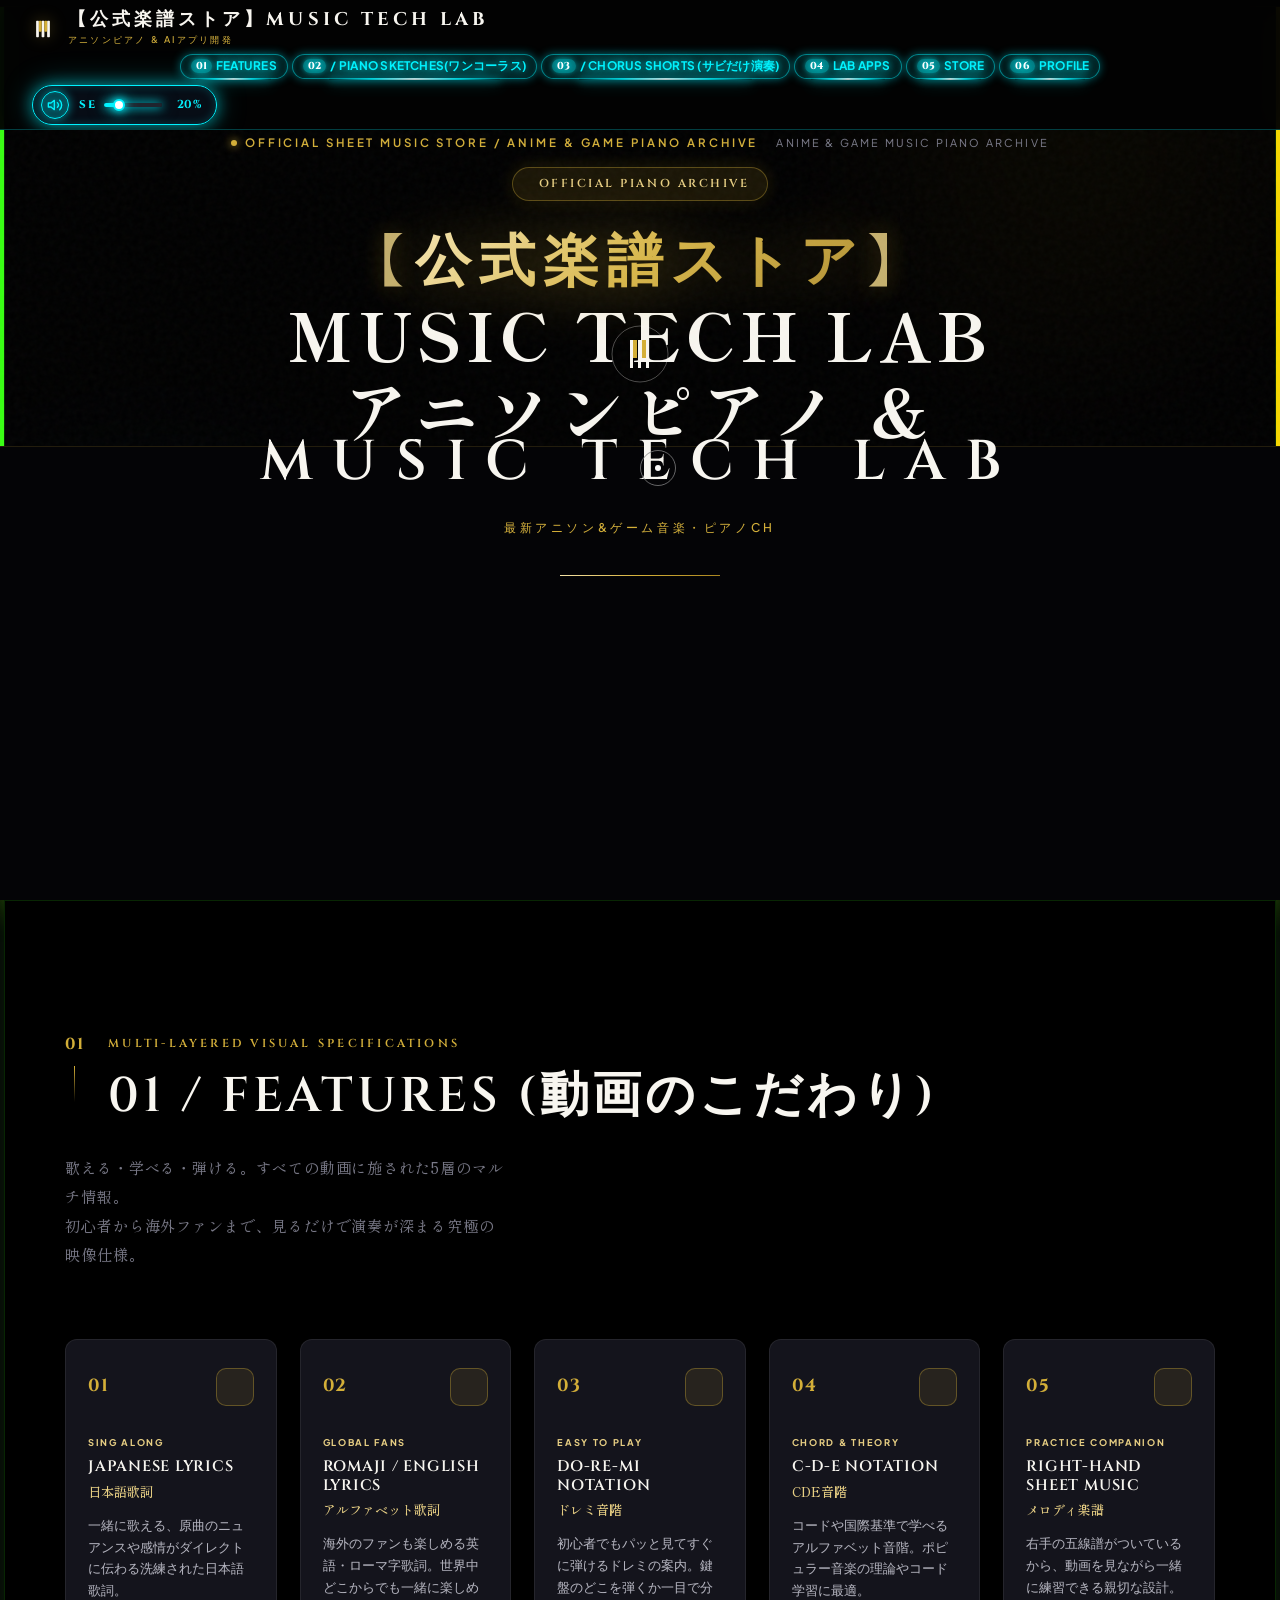
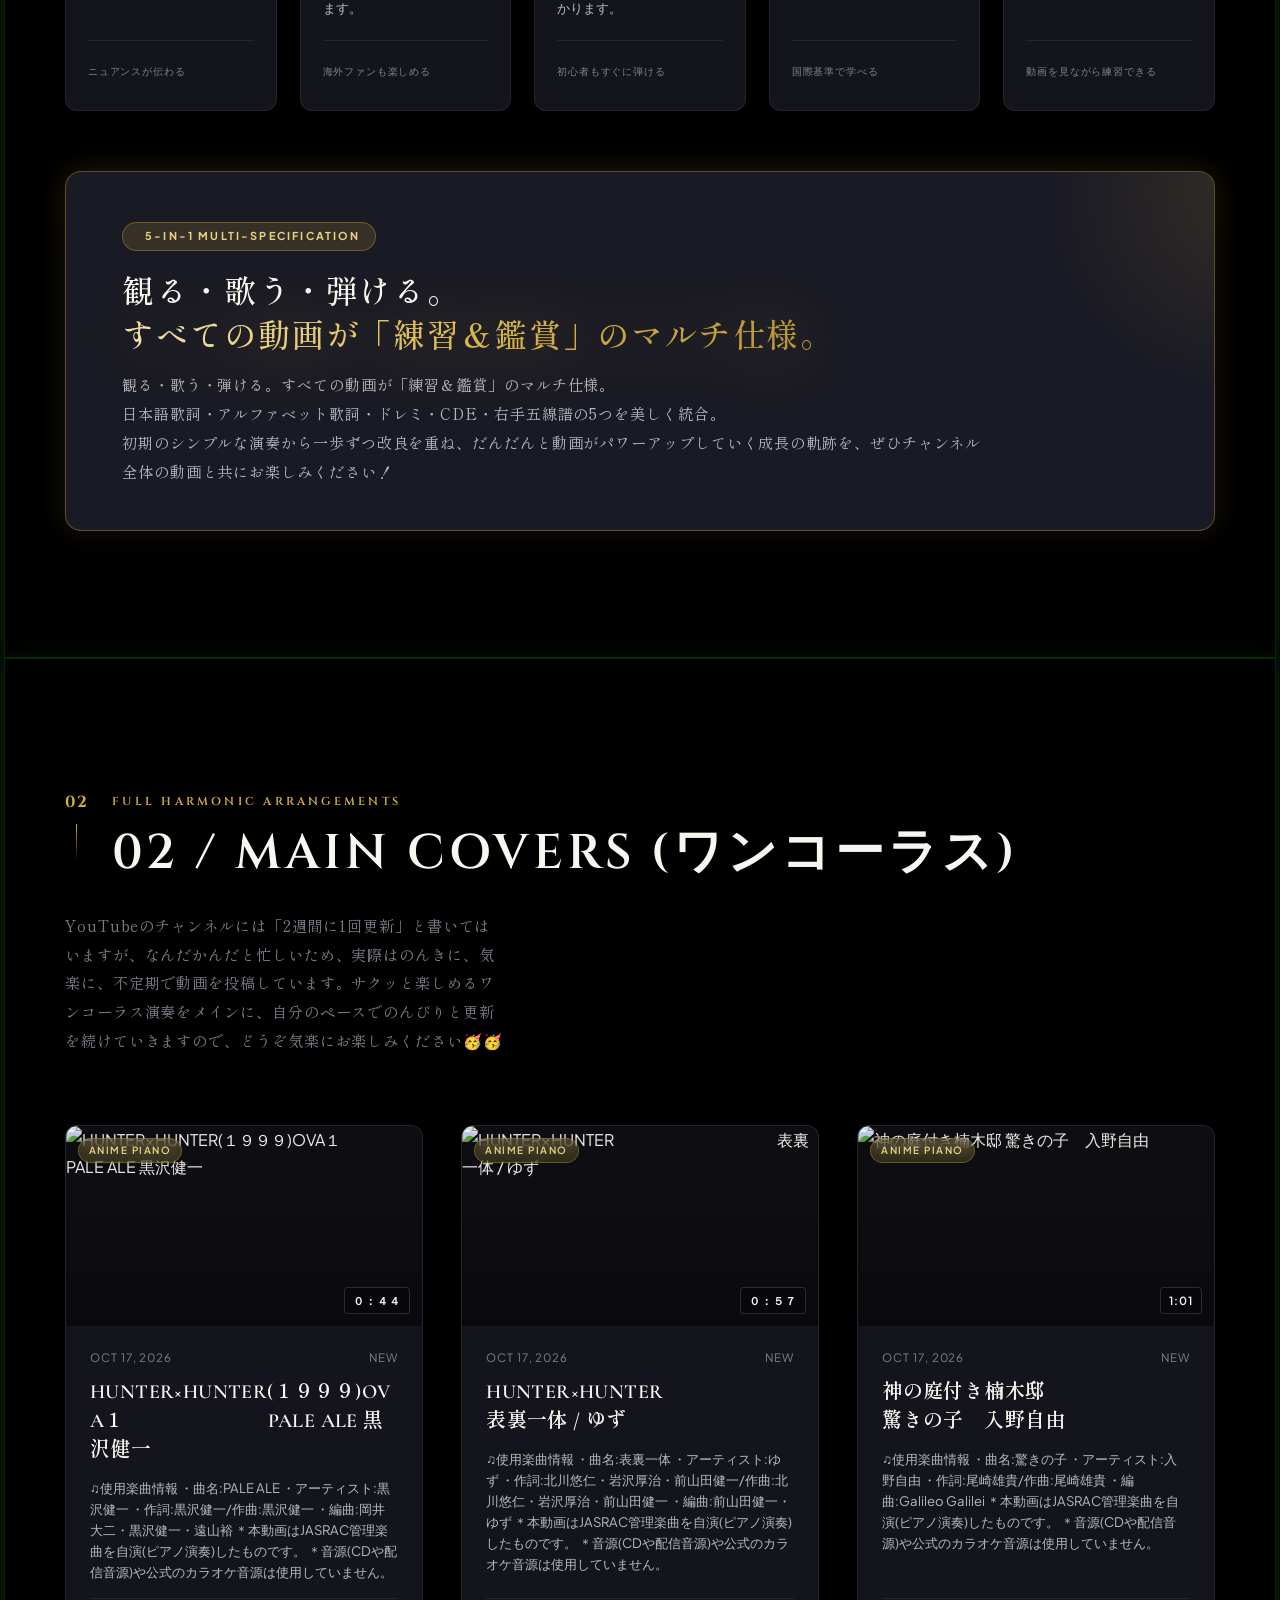
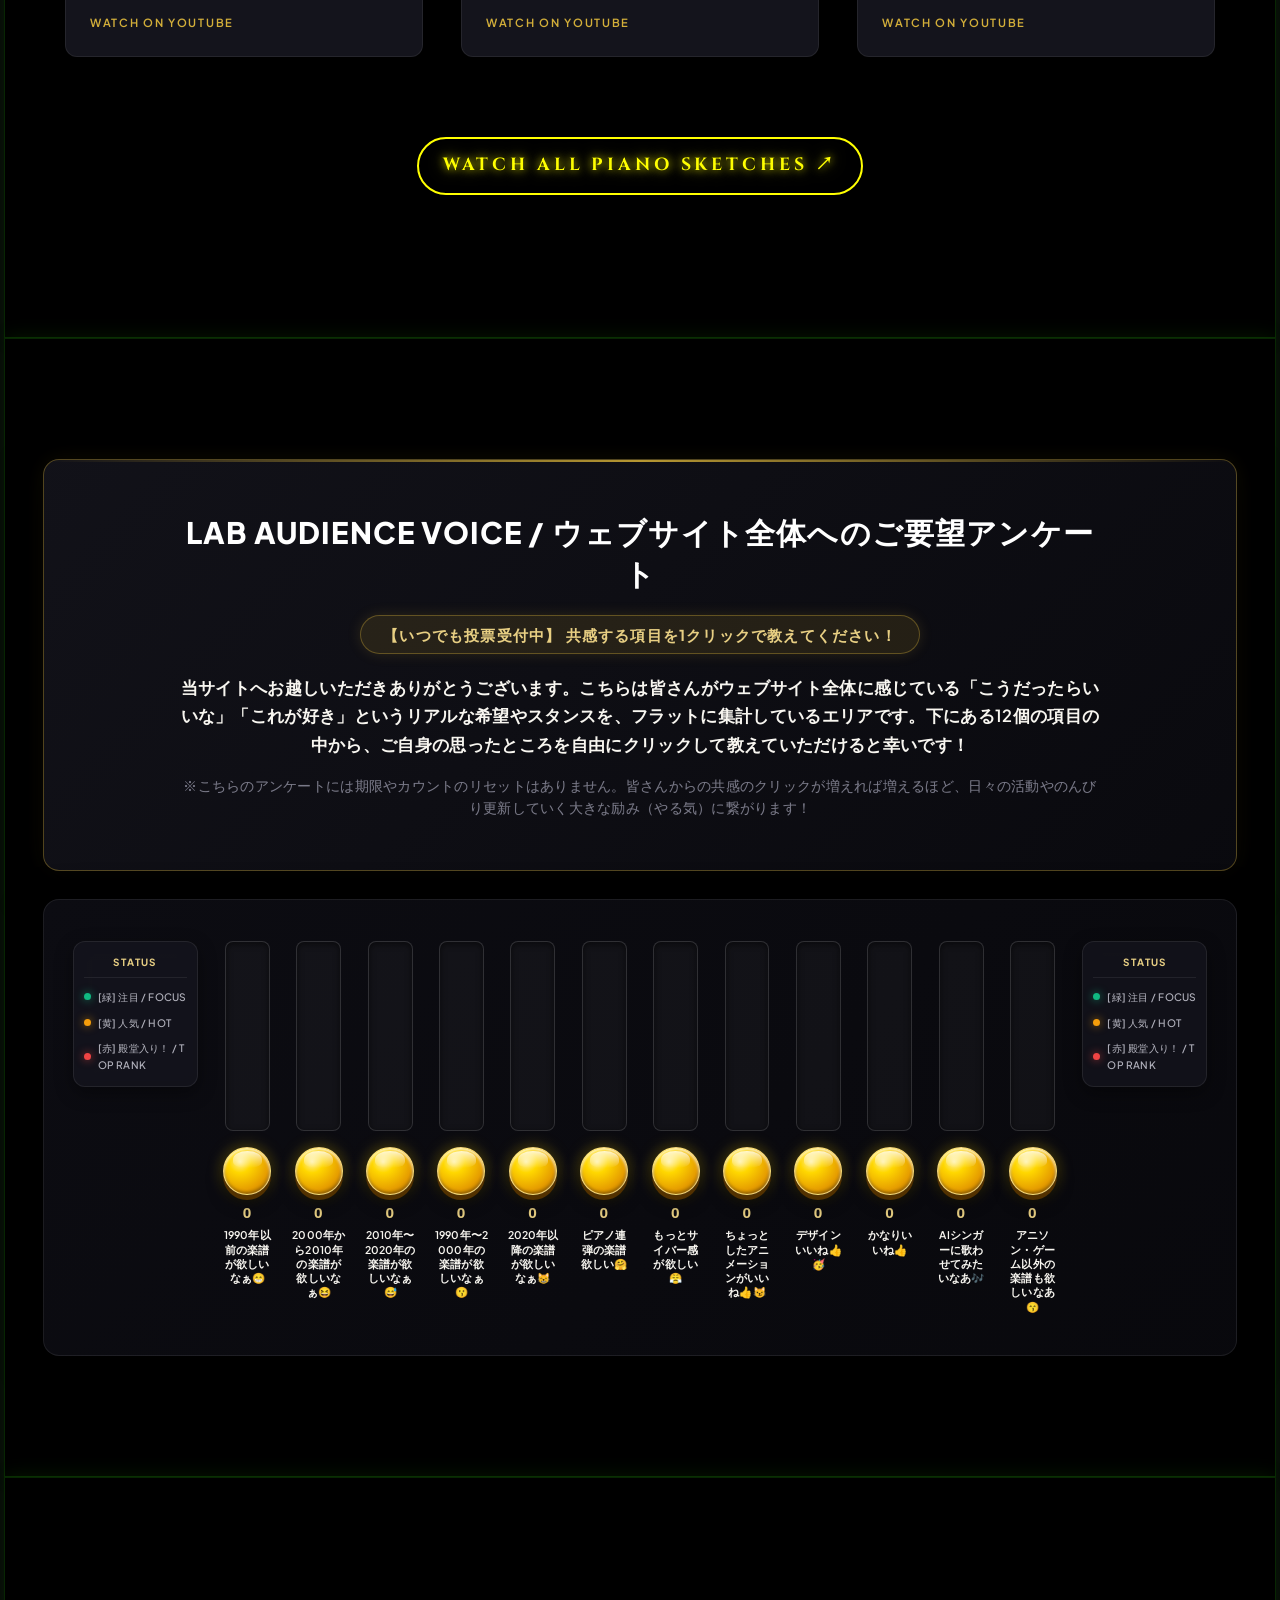
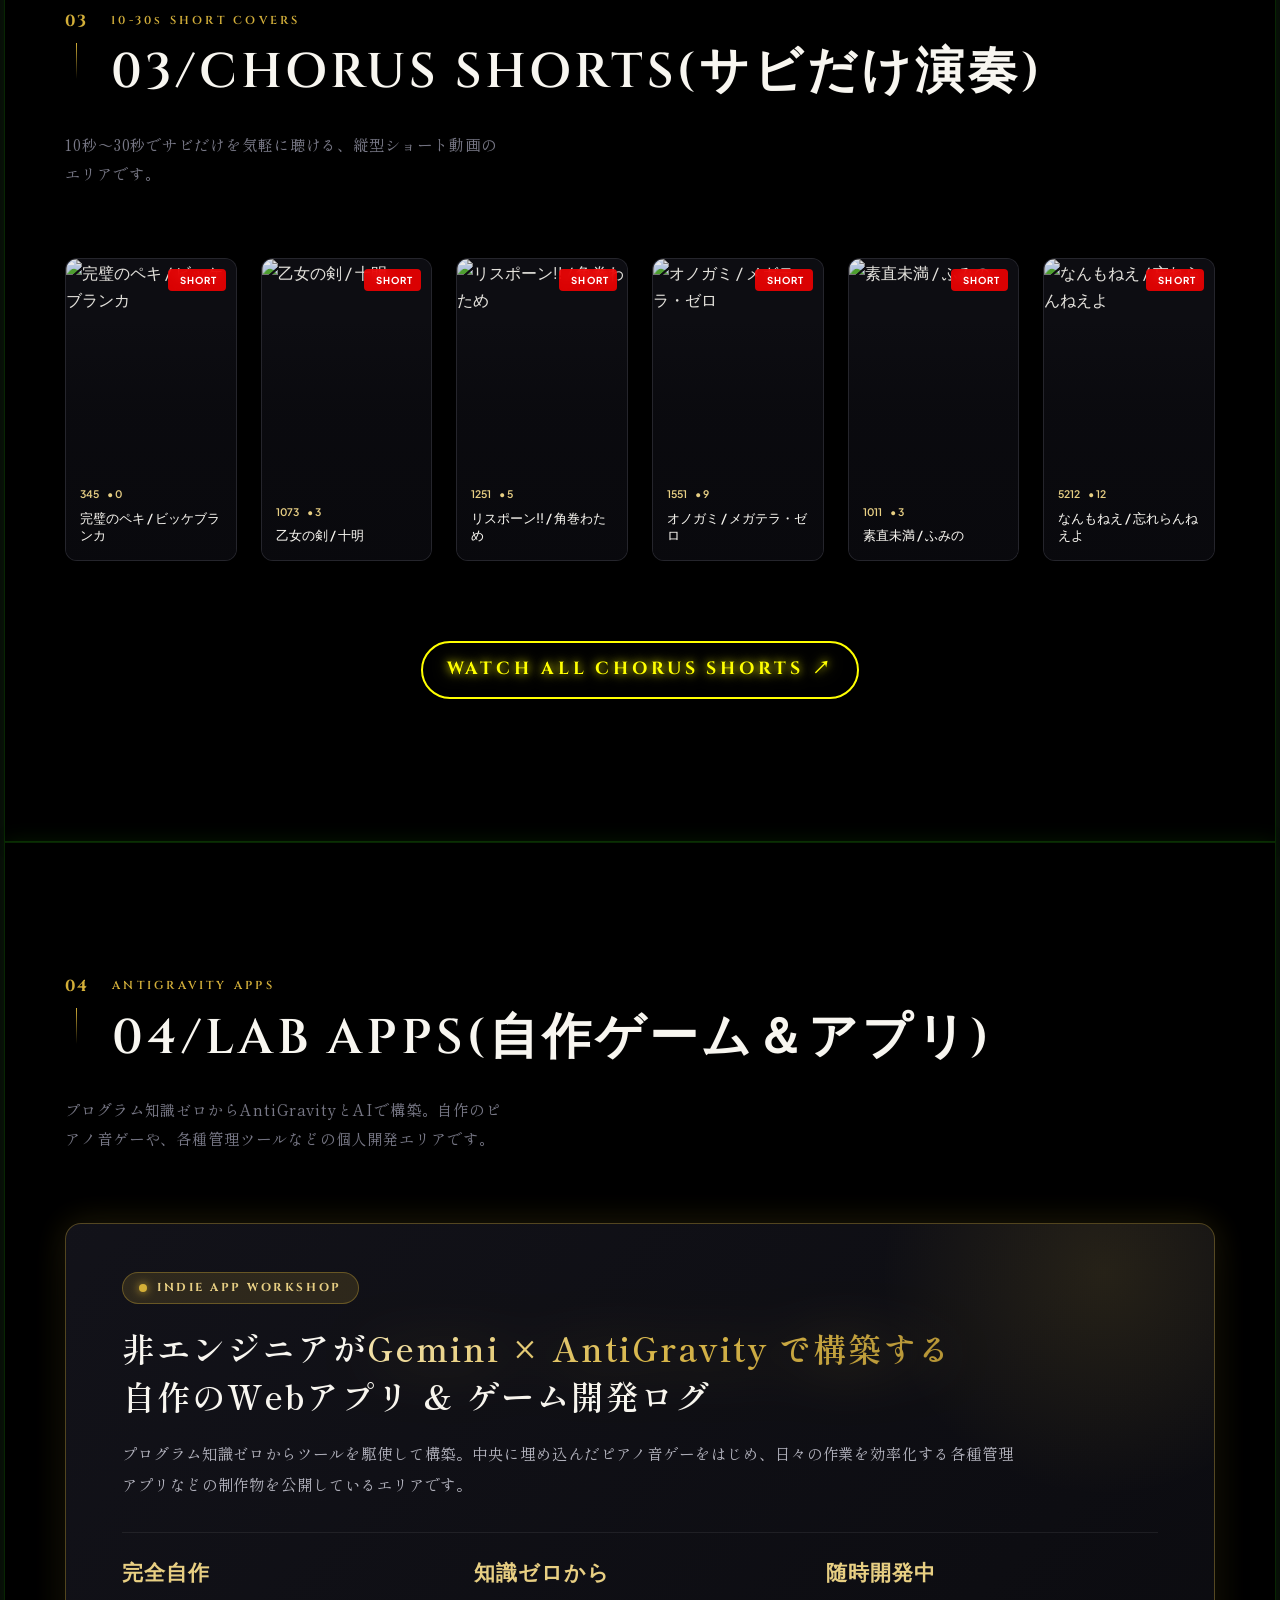
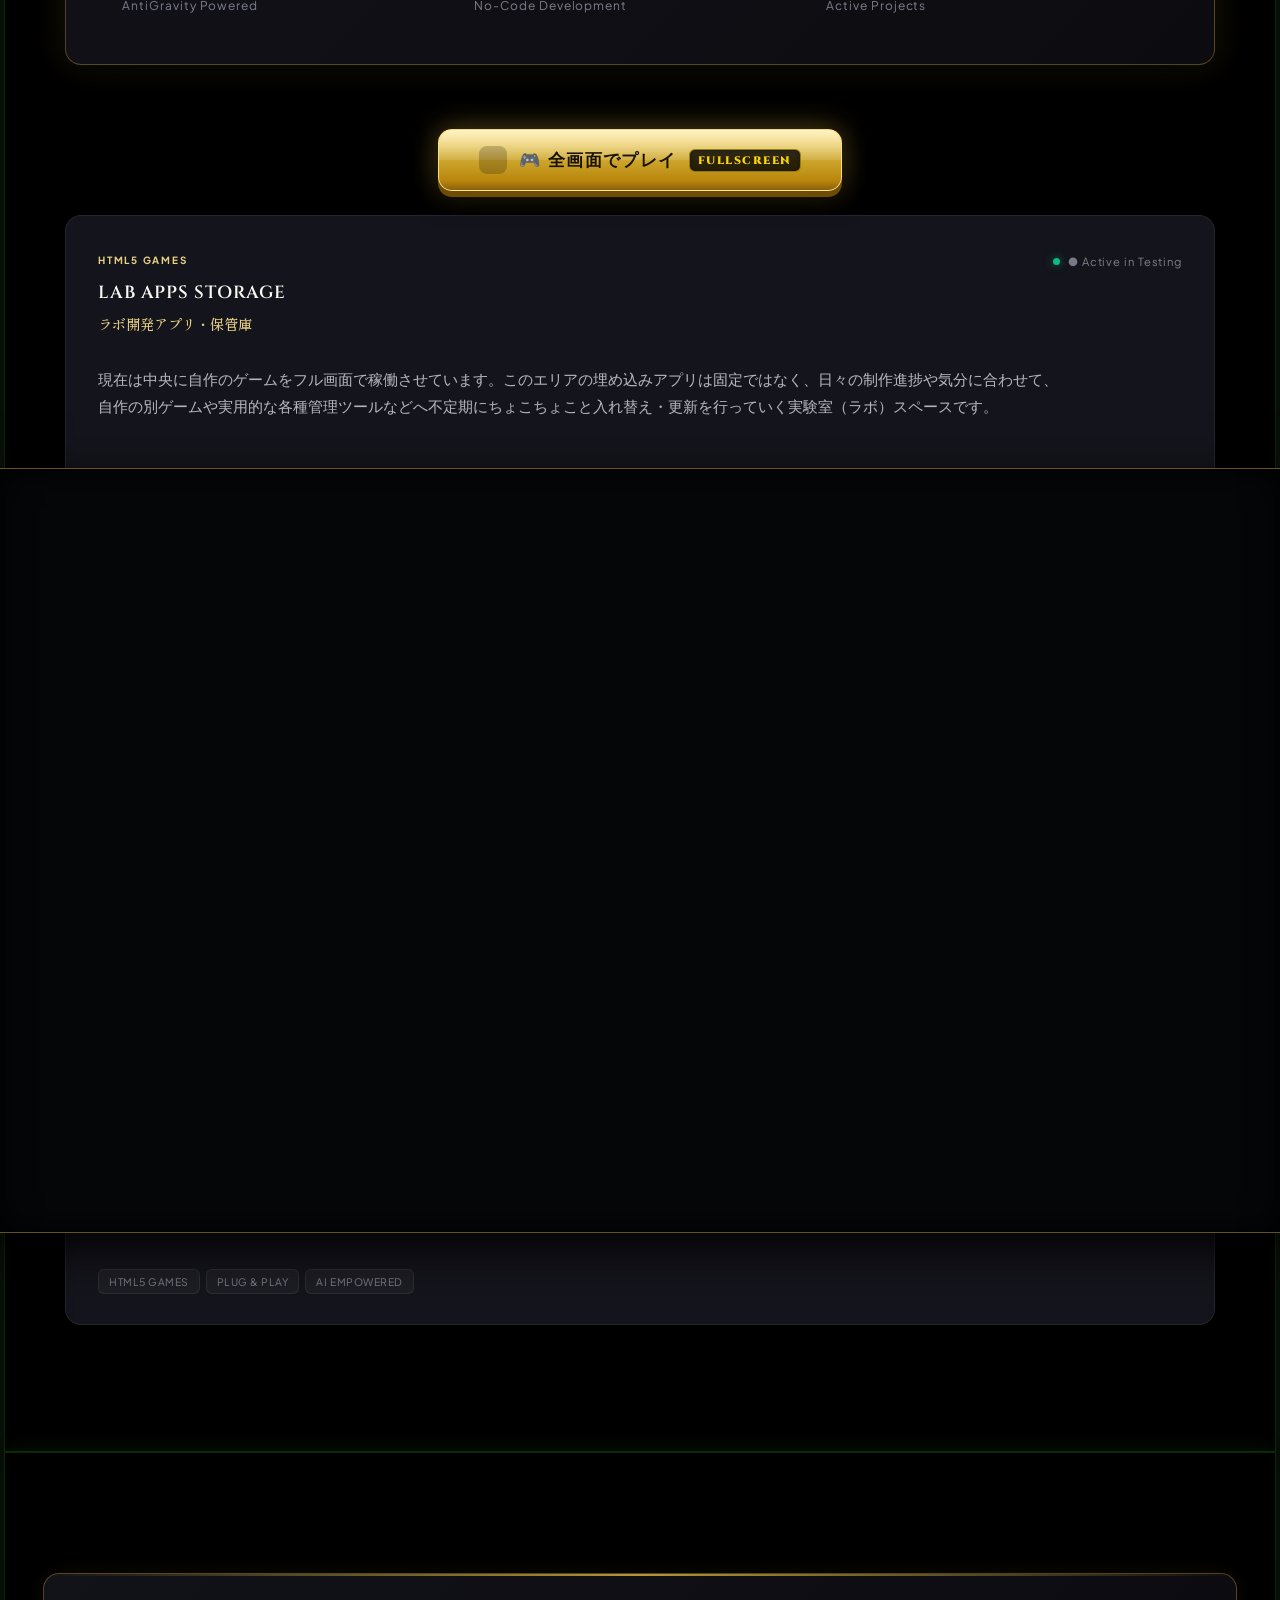
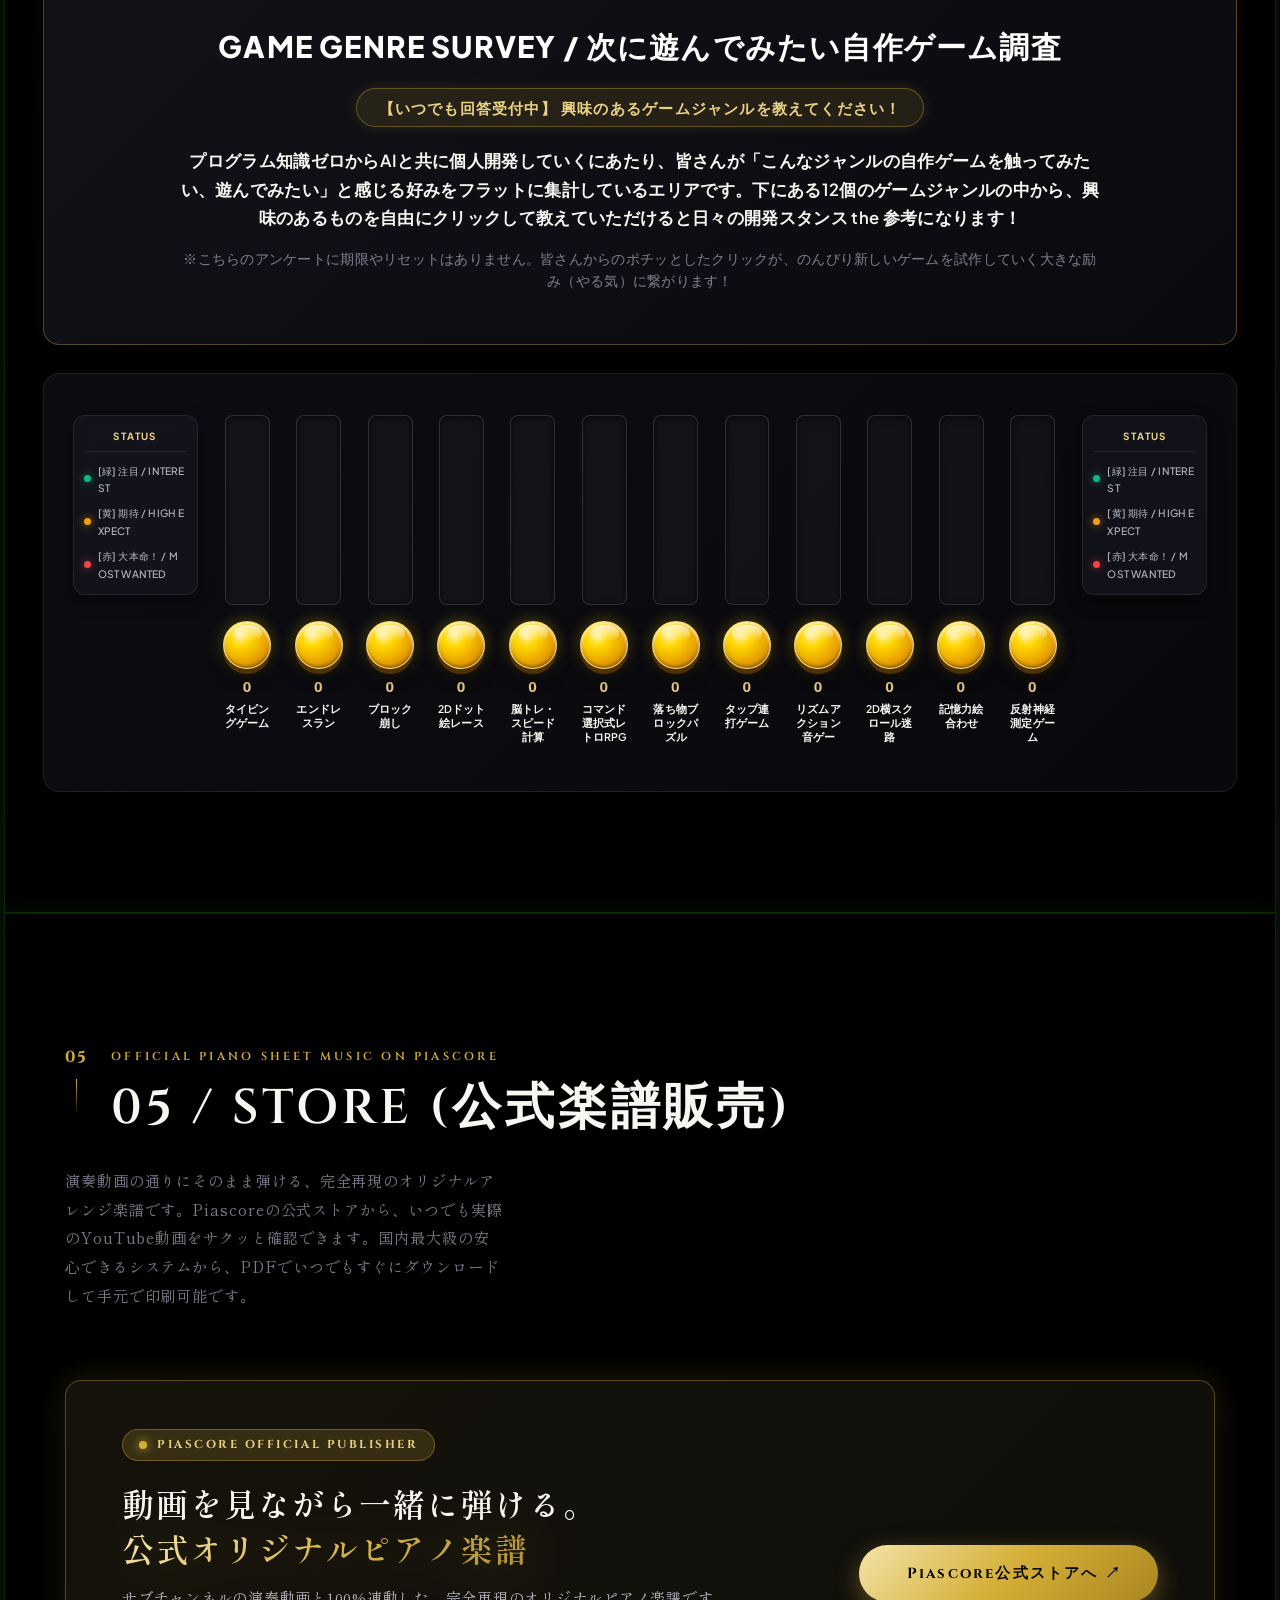
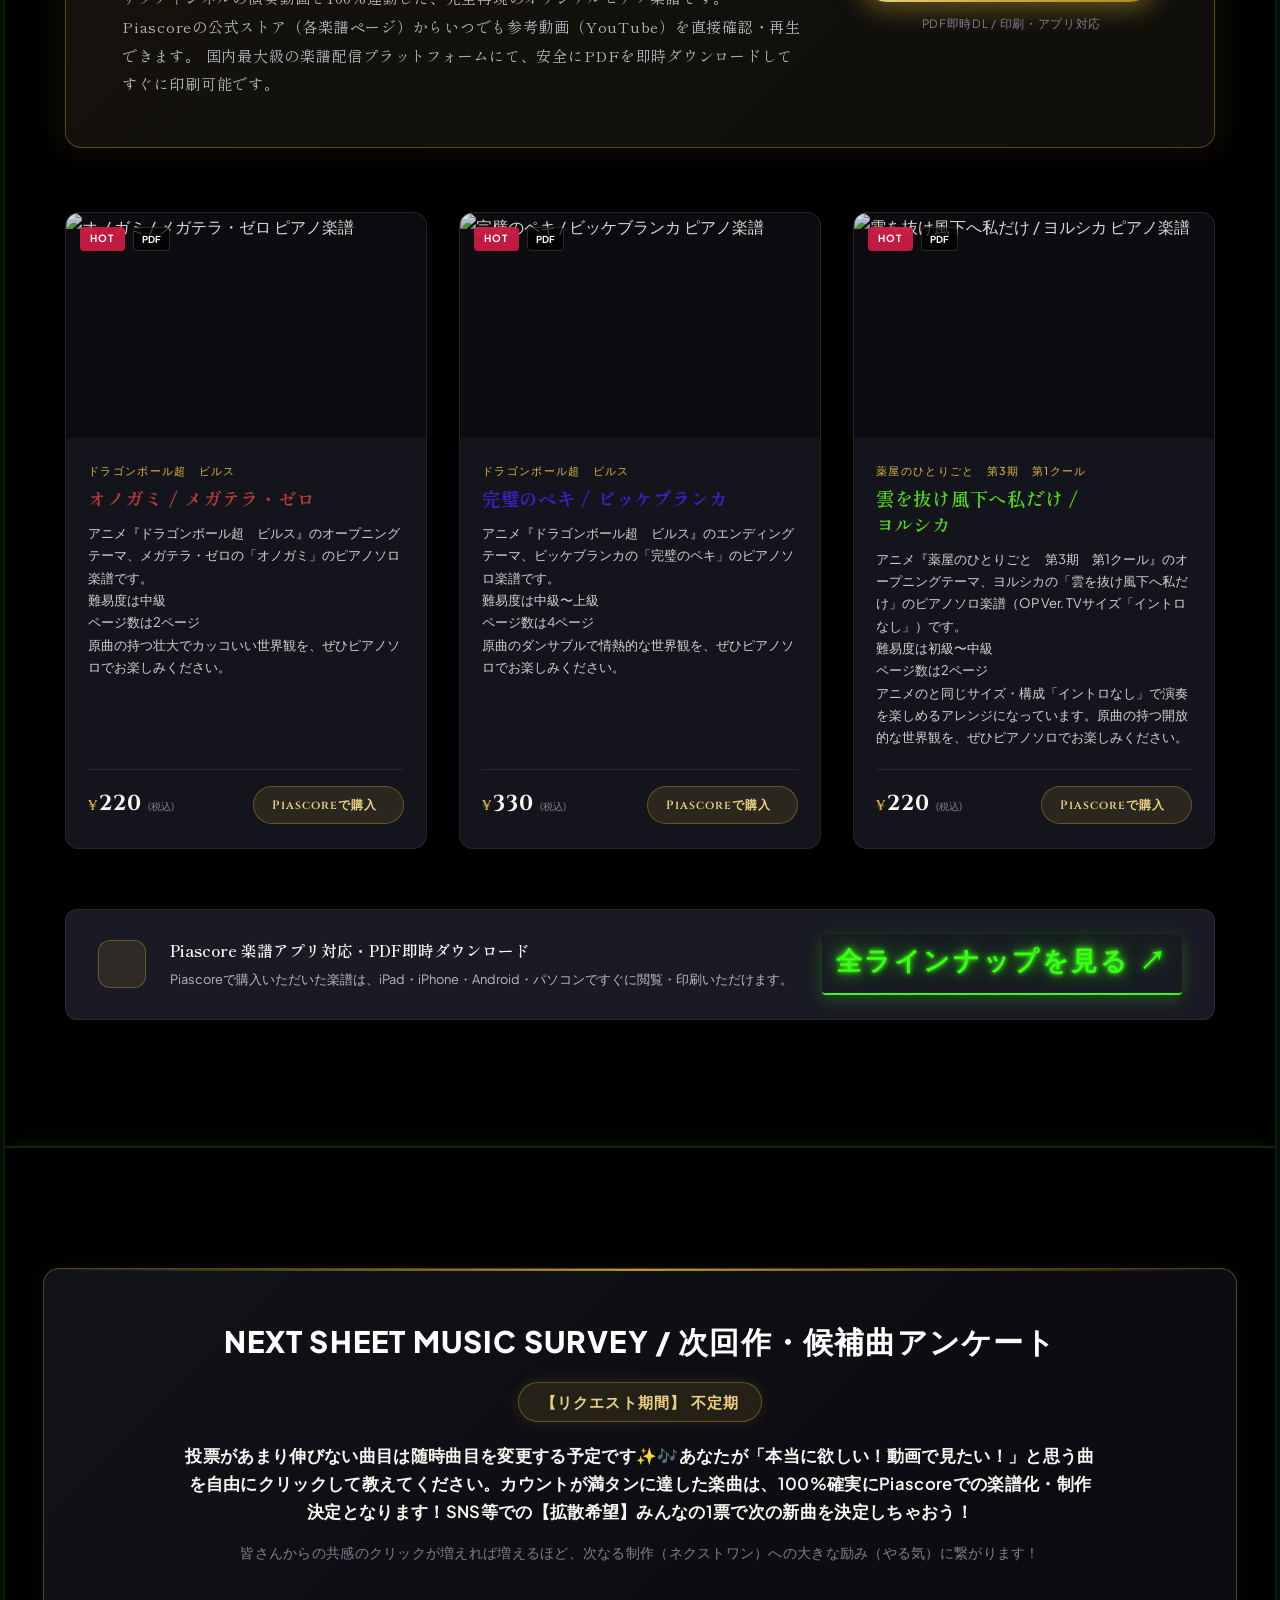
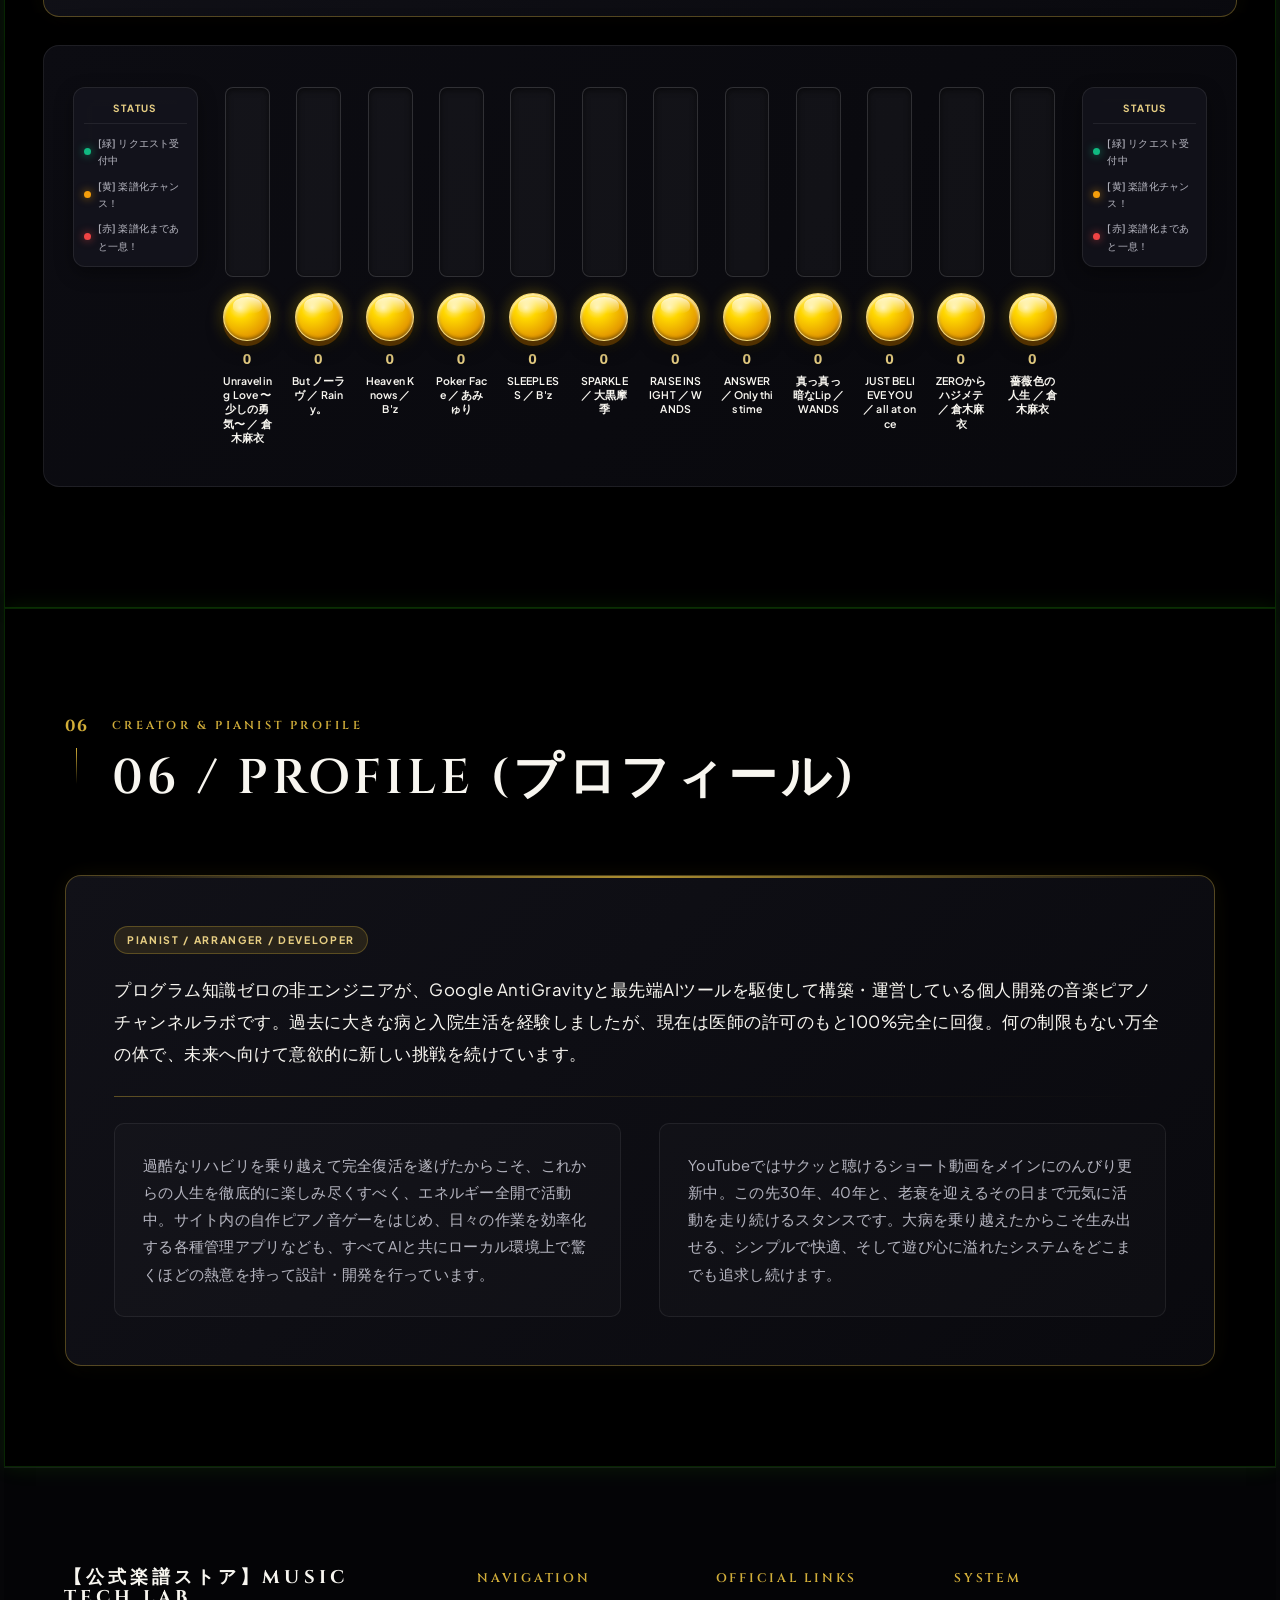
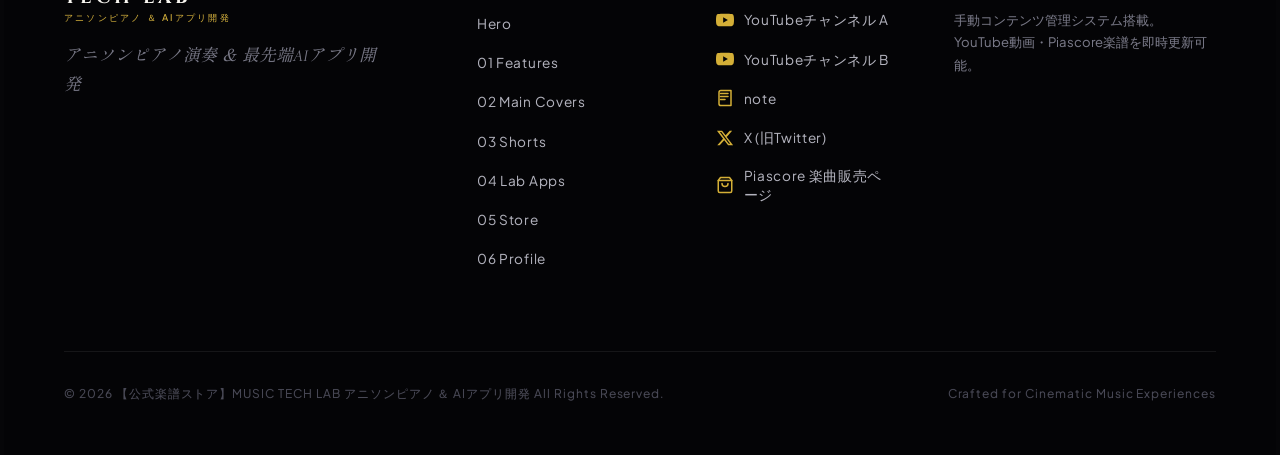
==== index.html @ 822d2e7e "Deploy Music Tech Lab to GitHub Pages" ====
<!DOCTYPE html>
<html lang="ja">
<head>
  <meta charset="UTF-8">
  <meta name="viewport" content="width=device-width, initial-scale=1.0, viewport-fit=cover">
  <meta name="apple-mobile-web-app-capable" content="yes">
  <meta name="apple-mobile-web-app-status-bar-style" content="black-translucent">
  <meta name="format-detection" content="telephone=no">
  <title>最新アニソン&ゲーム音楽・ピアノCH 【Music Tech Lab】</title>
  <meta name="description" content="最新アニソン＆ゲーム音楽とピアノが織りなす、洗練された響き。YouTube Data API連携による高音質ピアノ演奏アーカイブ。">

  <!-- Immediate Scroll Reset to Top -->
  <script>
    if ('scrollRestoration' in history) {
      history.scrollRestoration = 'manual';
    }
    window.scrollTo(0, 0);
    if (window.location.hash) {
      history.replaceState(null, null, window.location.pathname);
    }
  </script>

  <!-- Google Fonts (Cinzel, Cormorant Garamond, Shippori Mincho, Plus Jakarta Sans) -->
  <link rel="preconnect" href="https://fonts.googleapis.com">
  <link rel="preconnect" href="https://fonts.gstatic.com" crossorigin>
  <link href="https://fonts.googleapis.com/css2?family=Cinzel:wght@400;500;600;700;800&family=Cormorant+Garamond:ital,wght@0,300;0,400;0,600;1,400&family=Plus+Jakarta+Sans:wght@300;400;500;600&family=Shippori+Mincho:wght@400;500;700&display=swap" rel="stylesheet">

  <!-- Lucide Icons -->
  <script src="https://unpkg.com/lucide@latest"></script>

  <!-- GSAP & ScrollTrigger -->
  <script src="https://cdnjs.cloudflare.com/ajax/libs/gsap/3.12.5/gsap.min.js"></script>
  <script src="https://cdnjs.cloudflare.com/ajax/libs/gsap/3.12.5/ScrollTrigger.min.js"></script>

  <!-- Stylesheets -->
  <link rel="stylesheet" href="css/style.css">
  <!-- 3行のガッチャンココード -->
  <link rel="stylesheet" href="css/arcade-style.css">
  <!-- 艶のある黒とネオン外枠、上部メニューの見た目をこの3行で本体に完全にドッキングする -->
</head>
<body class="is-loading">

  <!-- Cinematic Film Grain Overlay -->
  <div class="film-grain" aria-hidden="true"></div>

  <!-- Custom Cursor -->
  <div class="custom-cursor" id="customCursor" aria-hidden="true">
    <div class="cursor-dot"></div>
    <div class="cursor-circle"></div>
    <span class="cursor-label">PLAY</span>
  </div>

  <!-- Opening Cinematic Curtain Loader -->
  <div class="curtain-loader" id="curtainLoader">
    <div class="curtain-panel curtain-top"></div>
    <div class="curtain-panel curtain-bottom"></div>
    <div class="loader-content">
      <div class="loader-monogram">
        <svg viewBox="0 0 60 60" width="60" height="60" fill="none" xmlns="http://www.w3.org/2000/svg">
          <circle cx="30" cy="30" r="28" stroke="currentColor" stroke-width="1" stroke-opacity="0.3"/>
          <rect x="20" y="16" width="3" height="28" fill="currentColor"/>
          <rect x="28" y="16" width="3" height="28" fill="currentColor"/>
          <rect x="36" y="16" width="3" height="28" fill="currentColor"/>
          <rect x="23" y="16" width="4" height="18" fill="#d4af37"/>
          <rect x="32" y="16" width="4" height="18" fill="#d4af37"/>
        </svg>
      </div>
      <h2 class="loader-title">MUSIC TECH LAB</h2>
      <p class="loader-subtitle">最新アニソン&ゲーム音楽・ピアノCH</p>
      <div class="loader-bar-wrap">
        <div class="loader-bar-fill" id="loaderBarFill"></div>
      </div>
    </div>
  </div>

  <!-- Navigation Bar -->
  <header class="site-header" id="siteHeader">
    <div class="header-inner">
      <a href="#hero" class="brand-logo" data-magnetic>
        <span class="logo-icon">
          <svg viewBox="0 0 32 32" width="22" height="22" fill="none">
            <rect x="6" y="4" width="4" height="24" rx="1" fill="#f8f6f0"/>
            <rect x="14" y="4" width="4" height="24" rx="1" fill="#f8f6f0"/>
            <rect x="22" y="4" width="4" height="24" rx="1" fill="#f8f6f0"/>
            <rect x="10" y="4" width="4" height="16" rx="1" fill="#d4af37"/>
            <rect x="18" y="4" width="4" height="16" rx="1" fill="#d4af37"/>
          </svg>
        </span>
        <div class="logo-text-group">
          <span class="logo-title" id="navChannelTitle">MUSIC TECH LAB</span>
          <span class="logo-tag" id="navChannelTag">最新アニソン&ゲーム音楽・ピアノCH</span>
        </div>
      </a>

      <nav class="site-nav">
        <ul class="nav-list">
          <li><a href="#features" class="nav-link" data-magnetic><span class="nav-idx">01</span>Features</a></li>
          <li><a href="#repertoire" class="nav-link" data-magnetic><span class="nav-idx">02</span> / PIANO SKETCHES(ワンコーラス)</a></li>
          <li><a href="#shorts" class="nav-link" data-magnetic><span class="nav-idx">03</span> / CHORUS SHORTS (サビだけ演奏)</a></li>
          <li><a href="#lab-apps" class="nav-link" data-magnetic><span class="nav-idx">04</span>Lab Apps</a></li>
          <li><a href="#store" class="nav-link" data-magnetic><span class="nav-idx">05</span>Store</a></li>
          <li><a href="#profile" class="nav-link" data-magnetic><span class="nav-idx">06</span>Profile</a></li>
        </ul>
      </nav>

      <div class="header-actions">

        <!-- Floating Sound & Volume Controller (Fixed Top-Right in Header) -->
        <div class="header-sound-controller" id="floatingSoundController" aria-label="効果音ボリュームコントローラー">
          <div class="sound-controller-inner">
            <button type="button" class="btn-sound-toggle" id="soundToggleBtn" aria-label="効果音をミュートする" data-magnetic title="効果音をミュート / 解除">
              <span class="sound-icon-wrap" id="soundIconWrap">
                <svg viewBox="0 0 24 24" width="15" height="15" fill="none" stroke="currentColor" stroke-width="2" stroke-linecap="round" stroke-linejoin="round">
                  <polygon points="11 5 6 9 2 9 2 15 6 15 11 19 11 5"/>
                  <path d="M15.54 8.46a5 5 0 0 1 0 7.07"/>
                  <path d="M19.07 4.93a10 10 0 0 1 0 14.14"/>
                </svg>
              </span>
            </button>

            <div class="sound-slider-box">
              <span class="sound-label">SE</span>
              <input 
                type="range" 
                id="soundVolumeSlider" 
                class="sound-volume-slider" 
                min="0" 
                max="1" 
                step="0.01" 
                value="0.2" 
                aria-label="効果音ボリューム"
              />
              <span class="sound-volume-value" id="soundVolumeValue">20%</span>
            </div>
          </div>
        </div>
      </div>
    </div>
  </header>

  <!-- Main Content -->
  <main>
    <!-- HERO SECTION -->
    <section class="hero-section" id="hero">
      <div class="hero-backdrop">
        <div class="hero-glow hero-glow-1"></div>
        <div class="hero-glow hero-glow-2"></div>
        <div class="hero-piano-silhouette"></div>
      </div>

      <div class="hero-container container">
        <div class="hero-header-meta">
          <span class="meta-tag" id="heroMetaTag"><span class="meta-dot"></span><span id="heroMetaTagText">MUSIC TECH LAB / 最新アニソン＆ゲーム音楽・ピアノCH</span></span>
          <span class="meta-sub" id="heroMetaSub">ANIME & GAME MUSIC PIANO ARCHIVE</span>
        </div>

        <div class="hero-title-wrap">
          <div class="hero-brand-top">
            <span class="brand-pill" id="heroBrandPill"><i data-lucide="sparkles"></i> <span id="heroBrandPillText">OFFICIAL PIANO ARCHIVE</span></span>
          </div>
          <h1 class="hero-title hero-title-fullname" id="heroMainTitle">
            <span class="title-group-main">
              <span class="title-segment segment-1">
                <span class="text-white-glow">最新アニソン</span>
                <span class="title-ampersand">＆</span>
                <span class="text-white-glow">ゲーム音楽</span>
              </span>
              <span class="title-separator-dot">•</span>
              <span class="title-segment segment-2">
                <span class="gold-gradient-text text-piano-accent">ピアノCH</span>
              </span>
            </span>
            <span class="title-group-brand">
              <span class="brand-bracket">【</span>
              <span class="brand-name-glow">Music Tech Lab</span>
              <span class="brand-bracket">】</span>
            </span>
          </h1>
          <p class="hero-tagline" id="heroTagline">
            88鍵が描き出す、原曲の熱量とシネマティックな音響美学。<br>
            最新アニメ・ゲームの名曲を、初心者から愛好家まで楽しめるハイブリッド仕様でお届けします。
          </p>
        </div>

        <!-- Hero Bottom Grid (Stats on Left, Official Links on Right) -->
        <div class="hero-bottom-grid">
          <div class="hero-footer-meta">
            <div class="stat-pill">
              <span class="stat-label" id="heroStatLabel1">TOTAL TRACKS</span>
              <span class="stat-value" id="heroTotalVideos">130+ Works</span>
            </div>
            <div class="stat-pill">
              <span class="stat-label" id="heroStatLabel2">ARRANGEMENTS</span>
              <span class="stat-value" id="heroStatArrangements">One-Chorus & Virtuoso</span>
            </div>
            <div class="stat-pill">
              <span class="stat-label" id="heroStatLabel3">AUDIO MASTERS</span>
              <span class="stat-value" id="heroStatAudio">Lossless High-Res</span>
            </div>
          </div>

          <!-- Hero Right-Bottom Official Links Dock (Scrolls away with Hero) -->
          <div class="hero-social-dock" data-magnetic>
            <span class="dock-label">OFFICIAL LINKS</span>
            <div class="dock-links">
              <!-- YouTube A -->
              <a href="https://youtube.com/@playing_the_piano?si=e8MvdlnGeqiP_H95" target="_blank" rel="noopener noreferrer" class="dock-link-btn yt-btn" data-magnetic title="YouTubeチャンネル A">
                <svg viewBox="0 0 24 24" width="16" height="16" fill="currentColor">
                  <path d="M23.498 6.186a3.016 3.016 0 0 0-2.122-2.136C19.505 3.545 12 3.545 12 3.545s-7.505 0-9.377.505A3.017 3.017 0 0 0 .502 6.186C0 8.07 0 12 0 12s0 3.93.502 5.814a3.016 3.016 0 0 0 2.122 2.136c1.871.505 9.376.505 9.376.505s7.505 0 9.377-.505a3.015 3.015 0 0 0 2.122-2.136C24 15.93 24 12 24 12s0-3.93-.502-5.814zM9.545 15.568V8.432L15.818 12l-6.273 3.568z"/>
                </svg>
                <span class="dock-tooltip">YouTube A</span>
              </a>

              <!-- YouTube B -->
              <a href="https://youtube.com/@playing_the_piano_scores?si=7TkMVg_xZuBT7HNc" target="_blank" rel="noopener noreferrer" class="dock-link-btn yt-btn" data-magnetic title="YouTubeチャンネル B">
                <svg viewBox="0 0 24 24" width="16" height="16" fill="currentColor">
                  <path d="M23.498 6.186a3.016 3.016 0 0 0-2.122-2.136C19.505 3.545 12 3.545 12 3.545s-7.505 0-9.377.505A3.017 3.017 0 0 0 .502 6.186C0 8.07 0 12 0 12s0 3.93.502 5.814a3.016 3.016 0 0 0 2.122 2.136c1.871.505 9.376.505 9.376.505s7.505 0 9.377-.505a3.015 3.015 0 0 0 2.122-2.136C24 15.93 24 12 24 12s0-3.93-.502-5.814zM9.545 15.568V8.432L15.818 12l-6.273 3.568z"/>
                </svg>
                <span class="dock-tooltip">YouTube B</span>
              </a>

              <!-- note -->
              <a href="https://note.com/apt_eel6649" target="_blank" rel="noopener noreferrer" class="dock-link-btn note-btn" data-magnetic title="note">
                <svg viewBox="0 0 24 24" width="16" height="16" fill="none" stroke="currentColor" stroke-width="2" stroke-linecap="round" stroke-linejoin="round">
                  <path d="M4 19.5v-15A2.5 2.5 0 0 1 6.5 2H20v20H6.5a2.5 2.5 0 0 1-2.5-2.5Z"/>
                  <path d="M6 6h10"/>
                  <path d="M6 10h10"/>
                  <path d="M6 14h6"/>
                </svg>
                <span class="dock-tooltip">note</span>
              </a>

              <!-- X (Twitter) -->
              <a href="https://x.com/Playing_the_" target="_blank" rel="noopener noreferrer" class="dock-link-btn x-btn" data-magnetic title="X (旧Twitter)">
                <svg viewBox="0 0 24 24" width="15" height="15" fill="currentColor">
                  <path d="M18.244 2.25h3.308l-7.227 8.26 8.502 11.24H16.17l-5.214-6.817L4.99 21.75H1.68l7.73-8.835L1.254 2.25H8.08l4.713 6.231zm-1.161 17.52h1.833L7.084 4.126H5.117z"/>
                </svg>
                <span class="dock-tooltip">X</span>
              </a>

              <!-- Piascore -->
              <a href="https://store.piascore.com/publishers/10366" target="_blank" rel="noopener noreferrer" class="dock-link-btn piascore-btn" data-magnetic title="Piascore 楽曲販売ページ">
                <svg viewBox="0 0 24 24" width="16" height="16" fill="none" stroke="currentColor" stroke-width="2" stroke-linecap="round" stroke-linejoin="round">
                  <path d="M6 2 3 6v14a2 2 0 0 0 2 2h14a2 2 0 0 0 2-2V6l-3-4Z"/>
                  <path d="M3 6h18"/>
                  <path d="M16 10a4 4 0 0 1-8 0"/>
                </svg>
                <span class="dock-tooltip">Piascore</span>
              </a>
            </div>
          </div>
        </div>

        <div class="hero-scroll-indicator">
          <a href="#features" class="scroll-link" data-magnetic>
            <span class="scroll-text">EXPLORE</span>
            <div class="scroll-line"><div class="scroll-line-drop"></div></div>
          </a>
        </div>
      </div>
    </section>

    <!-- SECTION 01: FEATURES / VIDEO DETAILS -->
    <section class="section features-section" id="features">
      <div class="container">
        <!-- Section Header -->
        <div class="section-header">
          <div class="section-header-left">
            <div class="section-num-wrap">
              <span class="section-num">01</span>
              <div class="section-num-line"></div>
            </div>
            <div>
              <span class="section-badge" id="featuresSectionBadge">MULTI-LAYERED VISUAL SPECIFICATIONS</span>
              <h2 class="section-title" id="featuresSectionTitle">01 / FEATURES (動画のこだわり)</h2>
            </div>
          </div>
          <p class="section-desc" id="featuresSectionDesc">
            歌える・学べる・弾ける。すべての動画に施された5層のマルチ情報。<br>
            初心者から海外ファンまで、見るだけで演奏が深まる究極の映像仕様。
          </p>
        </div>

        <!-- 5 Features Grid -->
        <div class="features-grid">
          <!-- 01: 日本語歌詞 -->
          <div class="feature-card" data-magnetic>
            <div class="feature-card-header">
              <span class="feature-num">01</span>
              <div class="feature-icon-wrap">
                <i data-lucide="sparkles"></i>
              </div>
            </div>
            <div class="feature-card-body">
              <span class="feature-badge" id="featCard1Badge">SING ALONG</span>
              <h3 class="feature-title">
                <span class="feature-en" id="featCard1En">JAPANESE LYRICS</span>
                <span class="feature-ja" id="featCard1Ja">日本語歌詞</span>
              </h3>
              <p class="feature-desc" id="featCard1Desc">
                一緒に歌える、原曲のニュアンスや感情がダイレクトに伝わる洗練された日本語歌詞。
              </p>
            </div>
            <div class="feature-card-footer">
              <span class="feature-tag" id="featCard1Tag">ニュアンスが伝わる</span>
            </div>
          </div>

          <!-- 02: アルファベット歌詞 -->
          <div class="feature-card" data-magnetic>
            <div class="feature-card-header">
              <span class="feature-num">02</span>
              <div class="feature-icon-wrap">
                <i data-lucide="globe"></i>
              </div>
            </div>
            <div class="feature-card-body">
              <span class="feature-badge" id="featCard2Badge">GLOBAL FANS</span>
              <h3 class="feature-title">
                <span class="feature-en" id="featCard2En">ROMAJI / ENGLISH LYRICS</span>
                <span class="feature-ja" id="featCard2Ja">アルファベット歌詞</span>
              </h3>
              <p class="feature-desc" id="featCard2Desc">
                海外のファンも楽しめる英語・ローマ字歌詞。世界中どこからでも一緒に楽しめます。
              </p>
            </div>
            <div class="feature-card-footer">
              <span class="feature-tag" id="featCard2Tag">海外ファンも楽しめる</span>
            </div>
          </div>

          <!-- 03: ドレミ音階 -->
          <div class="feature-card" data-magnetic>
            <div class="feature-card-header">
              <span class="feature-num">03</span>
              <div class="feature-icon-wrap">
                <i data-lucide="music-2"></i>
              </div>
            </div>
            <div class="feature-card-body">
              <span class="feature-badge" id="featCard3Badge">EASY TO PLAY</span>
              <h3 class="feature-title">
                <span class="feature-en" id="featCard3En">DO-RE-MI NOTATION</span>
                <span class="feature-ja" id="featCard3Ja">ドレミ音階</span>
              </h3>
              <p class="feature-desc" id="featCard3Desc">
                初心者でもパッと見てすぐに弾けるドレミの案内。鍵盤のどこを弾くか一目で分かります。
              </p>
            </div>
            <div class="feature-card-footer">
              <span class="feature-tag" id="featCard3Tag">初心者もすぐに弾ける</span>
            </div>
          </div>

          <!-- 04: CDE音階 -->
          <div class="feature-card" data-magnetic>
            <div class="feature-card-header">
              <span class="feature-num">04</span>
              <div class="feature-icon-wrap">
                <i data-lucide="sliders-horizontal"></i>
              </div>
            </div>
            <div class="feature-card-body">
              <span class="feature-badge" id="featCard4Badge">CHORD & THEORY</span>
              <h3 class="feature-title">
                <span class="feature-en" id="featCard4En">C-D-E NOTATION</span>
                <span class="feature-ja" id="featCard4Ja">CDE音階</span>
              </h3>
              <p class="feature-desc" id="featCard4Desc">
                コードや国際基準で学べるアルファベット音階。ポピュラー音楽の理論やコード学習に最適。
              </p>
            </div>
            <div class="feature-card-footer">
              <span class="feature-tag" id="featCard4Tag">国際基準で学べる</span>
            </div>
          </div>

          <!-- 05: メロディ楽譜 -->
          <div class="feature-card" data-magnetic>
            <div class="feature-card-header">
              <span class="feature-num">05</span>
              <div class="feature-icon-wrap">
                <i data-lucide="file-text"></i>
              </div>
            </div>
            <div class="feature-card-body">
              <span class="feature-badge" id="featCard5Badge">PRACTICE COMPANION</span>
              <h3 class="feature-title">
                <span class="feature-en" id="featCard5En">RIGHT-HAND SHEET MUSIC</span>
                <span class="feature-ja" id="featCard5Ja">メロディ楽譜</span>
              </h3>
              <p class="feature-desc" id="featCard5Desc">
                右手の五線譜がついているから、動画を見ながら一緒に練習できる親切な設計。
              </p>
            </div>
            <div class="feature-card-footer">
              <span class="feature-tag" id="featCard5Tag">動画を見ながら練習できる</span>
            </div>
          </div>
        </div>

        <!-- Demonstration Banner -->
        <div class="features-demo-banner">
          <div class="demo-banner-content">
            <span class="demo-pill" id="featBannerPill"><i data-lucide="layers"></i> <span id="featBannerPillText">5-IN-1 MULTI-SPECIFICATION</span></span>
            <h3 class="demo-banner-title" id="featBannerTitle">
              観る・歌う・弾ける。<span class="gold-gradient-text">すべての動画が「練習＆鑑賞」のマルチ仕様。</span>
            </h3>
            <p class="demo-banner-p" id="featBannerDesc">
              ピアノの演奏映像に、日本語歌詞・アルファベット歌詞・ドレミ・CDE・右手五線譜の5つの情報レイヤーを美しく統合。<br class="pc-only">
              ただ聴くだけでなく、弾きたい曲を自分のペースでマスターできる映像体験をお届けします。
            </p>
          </div>
        </div>
      </div>
    </section>

    <!-- SECTION 02: MAIN COVERS (16:9) -->
    <section class="section repertoire-section" id="repertoire" data-section="02">
      <div class="container">
        <!-- Section Header -->
        <div class="section-header">
          <div class="section-header-left">
            <div class="section-num-wrap">
              <span class="section-num">02</span>
              <div class="section-num-line"></div>
            </div>
            <div>
              <span class="section-badge" id="regularSectionBadge">FULL HARMONIC ARRANGEMENTS</span>
              <h2 class="section-title" id="regularSectionTitle">02 / MAIN COVERS (ワンコーラス)</h2>
            </div>
          </div>
          <p class="section-desc" id="regularSectionDesc">
            じっくり聴かせる、原曲の魅力を凝縮したワンコーラス演奏。<br>
            Melodic Depth & Dynamic Range — ピアノならではの豊かな響きを味わうメイン動画。
          </p>
        </div>

        <!-- Video Grid 16:9 -->
        <div class="repertoire-grid" id="repertoireGrid">
          <!-- Dynamically populated via JavaScript -->
        </div>

        <!-- Load More Area -->
        <div class="load-more-wrapper" id="regularLoadMoreWrap">
          <a href="https://youtube.com" target="_blank" rel="noopener noreferrer" class="load-more-btn-class more-btn btn-load-more" id="regularLoadMoreBtn" data-magnetic>
            WATCH ALL PIANO SKETCHES ↗
          </a>
          <div class="load-status-msg" id="regularLoadStatus"></div>
        </div>
      </div>
    </section>

    <!-- SECTION: MUSIC REQUEST AREA -->
    <section class="section music-request-section" id="music-request-area">
      <style>
        #music-request-area .request-desc-card,
        #music-request-area .request-desc-content,
        #music-request-area .request-deadline-box,
        #music-request-area .request-chart-board,
        #music-request-area .request-chart-layout,
        #music-request-area .request-chart-tracks-container,
        #music-request-area .request-tracks-grid,
        #music-request-area .request-column-slot,
        #music-request-area .request-legend-space,
        #music-request-area .request-legend-card {
          height: auto !important;
          max-height: none !important;
          overflow: visible !important;
        }
        #music-request-area .request-main-title,
        #music-request-area .request-deadline-text,
        #music-request-area .request-rule-text,
        #music-request-area .request-note-text,
        #music-request-area .legend-text,
        #music-request-area .legend-item,
        #music-request-area .request-song-title,
        #music-request-area .request-goal-badge {
          white-space: pre-wrap !important;
          word-break: break-all !important;
          overflow-wrap: anywhere !important;
          text-overflow: unset !important;
          -webkit-line-clamp: unset !important;
          line-clamp: unset !important;
          -webkit-box-orient: unset !important;
          max-height: none !important;
          height: auto !important;
          overflow: visible !important;
        }
        #music-request-area .request-song-title-box {
          height: auto !important;
          min-height: 48px !important;
          max-height: none !important;
          overflow: visible !important;
          display: flex !important;
          align-items: flex-start !important;
          justify-content: center !important;
          width: 100% !important;
          box-sizing: border-box !important;
        }
        #music-request-area .request-song-title {
          display: block !important;
          width: 100% !important;
        }
        #music-request-area .request-column-slot {
          display: flex !important;
          flex-direction: column !important;
          justify-content: flex-end !important;
          min-height: 100% !important;
        }
      </style>
      <div class="container">
        <!-- 上部：横長説明カード -->
        <div class="request-desc-card" data-magnetic style="height: auto; max-height: none; overflow: visible;">
          <div class="request-desc-content" style="height: auto; max-height: none; overflow: visible;">
            <!-- 1行目（大見出し） -->
            <h3 class="request-main-title" id="requestMainTitle" style="white-space: pre-wrap; word-break: break-all; overflow-wrap: anywhere; text-overflow: unset; -webkit-line-clamp: unset; line-clamp: unset; max-height: none; height: auto; overflow: visible;">アニメ改変期！新曲リクエスト祭り</h3>
            
            <!-- 2行目（期間・期限） -->
            <div class="request-deadline-box" style="height: auto; max-height: none; overflow: visible;">
              <span class="request-deadline-text" id="requestDeadlineText" style="white-space: pre-wrap; word-break: break-all; overflow-wrap: anywhere; text-overflow: unset; -webkit-line-clamp: unset; line-clamp: unset; max-height: none; height: auto; overflow: visible;">【投票期限】〇月〇日 23:59 まで</span>
            </div>
            
            <!-- 3行目（ルール説明） -->
            <p class="request-rule-text" id="requestRuleText" style="white-space: pre-wrap; word-break: break-all; overflow-wrap: anywhere; text-overflow: unset; -webkit-line-clamp: unset; line-clamp: unset; max-height: none; height: auto; overflow: visible;">目標カウントに達した楽曲は、即座に動画＆楽譜化を決定します！</p>
            
            <!-- 4行目（注意書き） -->
            <p class="request-note-text" id="requestNoteText" style="white-space: pre-wrap; word-break: break-all; overflow-wrap: anywhere; text-overflow: unset; -webkit-line-clamp: unset; line-clamp: unset; max-height: none; height: auto; overflow: visible;">※期限までに届かなかった楽曲はカウントをリセットして次の新曲と入れ替わります</p>
          </div>
        </div>

        <!-- 中間：10本の縦長棒グラフの土台 ＋ 左右の凡例スペース -->
        <div class="request-chart-board" style="height: auto; overflow: visible;">
          <div class="request-chart-layout" style="height: auto; overflow: visible;">
            <!-- 左端：凡例スペース（カラー説明書） -->
            <div class="request-legend-space legend-space-left" style="height: auto; overflow: visible;">
              <div class="request-legend-card" id="requestLegendLeft" style="height: auto; max-height: none; overflow: visible;">
                <div class="legend-card-header">STATUS</div>
                <ul class="legend-list">
                  <li class="legend-item" style="height: auto; overflow: visible;">
                    <span class="legend-dot dot-green"></span>
                    <span class="legend-text" style="white-space: pre-wrap; word-break: break-all; overflow-wrap: anywhere; text-overflow: unset; -webkit-line-clamp: unset; line-clamp: unset; max-height: none; height: auto; overflow: visible;">緑：募集中</span>
                  </li>
                  <li class="legend-item" style="height: auto; overflow: visible;">
                    <span class="legend-dot dot-orange"></span>
                    <span class="legend-text" style="white-space: pre-wrap; word-break: break-all; overflow-wrap: anywhere; text-overflow: unset; -webkit-line-clamp: unset; line-clamp: unset; max-height: none; height: auto; overflow: visible;">橙：チャンス</span>
                  </li>
                  <li class="legend-item" style="height: auto; overflow: visible;">
                    <span class="legend-dot dot-red"></span>
                    <span class="legend-text" style="white-space: pre-wrap; word-break: break-all; overflow-wrap: anywhere; text-overflow: unset; -webkit-line-clamp: unset; line-clamp: unset; max-height: none; height: auto; overflow: visible;">赤：制作決定</span>
                  </li>
                </ul>
              </div>
            </div>

            <!-- 中央：12列の垂直ドッキングスロット（横一列） -->
            <div class="request-chart-tracks-container" style="height: auto; overflow-x: auto; overflow-y: visible;">
              <div class="request-tracks-grid" style="height: auto; overflow: visible;">
                <!-- 01 -->
                <div class="request-column-slot" data-index="1" style="height: auto; min-height: 100%; max-height: none; overflow: visible; display: flex; flex-direction: column; justify-content: flex-end;">
                  <div class="request-goal-badge" id="requestGoalBadge1" style="white-space: pre-wrap; word-break: break-all; overflow-wrap: anywhere; text-overflow: unset; -webkit-line-clamp: unset; line-clamp: unset; max-height: none; height: auto; overflow: visible;">制作決定！</div>
                  <div class="request-bar-track" id="requestBarTrack1">
                    <div class="request-bar-fill fill-green" id="requestBarFill1" style="height: 0%;"></div>
                  </div>
                  <button type="button" class="request-3d-btn" id="requestBtn1" aria-label="リクエスト 1" data-magnetic>
                    <span class="btn-3d-gloss"></span>
                    <i data-lucide="music" class="btn-3d-icon"></i>
                  </button>
                  <div class="request-count-display">
                    <span class="request-count-number" id="requestCountNum1">0</span>
                  </div>
                  <div class="request-song-title-box" style="height: auto; min-height: 48px; max-height: none; overflow: visible; display: flex; align-items: flex-start; justify-content: center; width: 100%; box-sizing: border-box;">
                    <span class="request-song-title" id="requestSongTitle1" style="white-space: pre-wrap; word-break: break-all; overflow-wrap: anywhere; text-overflow: unset; -webkit-line-clamp: unset; line-clamp: unset; -webkit-box-orient: unset; max-height: none; height: auto; overflow: visible; display: block; width: 100%;">リクエスト曲名</span>
                  </div>
                </div>

                <!-- 02 -->
                <div class="request-column-slot" data-index="2" style="height: auto; min-height: 100%; max-height: none; overflow: visible; display: flex; flex-direction: column; justify-content: flex-end;">
                  <div class="request-goal-badge" id="requestGoalBadge2" style="white-space: pre-wrap; word-break: break-all; overflow-wrap: anywhere; text-overflow: unset; -webkit-line-clamp: unset; line-clamp: unset; max-height: none; height: auto; overflow: visible;">制作決定！</div>
                  <div class="request-bar-track" id="requestBarTrack2">
                    <div class="request-bar-fill fill-green" id="requestBarFill2" style="height: 0%;"></div>
                  </div>
                  <button type="button" class="request-3d-btn" id="requestBtn2" aria-label="リクエスト 2" data-magnetic>
                    <span class="btn-3d-gloss"></span>
                    <i data-lucide="music" class="btn-3d-icon"></i>
                  </button>
                  <div class="request-count-display">
                    <span class="request-count-number" id="requestCountNum2">0</span>
                  </div>
                  <div class="request-song-title-box" style="height: auto; min-height: 48px; max-height: none; overflow: visible; display: flex; align-items: flex-start; justify-content: center; width: 100%; box-sizing: border-box;">
                    <span class="request-song-title" id="requestSongTitle2" style="white-space: pre-wrap; word-break: break-all; overflow-wrap: anywhere; text-overflow: unset; -webkit-line-clamp: unset; line-clamp: unset; -webkit-box-orient: unset; max-height: none; height: auto; overflow: visible; display: block; width: 100%;">リクエスト曲名</span>
                  </div>
                </div>

                <!-- 03 -->
                <div class="request-column-slot" data-index="3" style="height: auto; min-height: 100%; max-height: none; overflow: visible; display: flex; flex-direction: column; justify-content: flex-end;">
                  <div class="request-goal-badge" id="requestGoalBadge3" style="white-space: pre-wrap; word-break: break-all; overflow-wrap: anywhere; text-overflow: unset; -webkit-line-clamp: unset; line-clamp: unset; max-height: none; height: auto; overflow: visible;">制作決定！</div>
                  <div class="request-bar-track" id="requestBarTrack3">
                    <div class="request-bar-fill fill-green" id="requestBarFill3" style="height: 0%;"></div>
                  </div>
                  <button type="button" class="request-3d-btn" id="requestBtn3" aria-label="リクエスト 3" data-magnetic>
                    <span class="btn-3d-gloss"></span>
                    <i data-lucide="music" class="btn-3d-icon"></i>
                  </button>
                  <div class="request-count-display">
                    <span class="request-count-number" id="requestCountNum3">0</span>
                  </div>
                  <div class="request-song-title-box" style="height: auto; min-height: 48px; max-height: none; overflow: visible; display: flex; align-items: flex-start; justify-content: center; width: 100%; box-sizing: border-box;">
                    <span class="request-song-title" id="requestSongTitle3" style="white-space: pre-wrap; word-break: break-all; overflow-wrap: anywhere; text-overflow: unset; -webkit-line-clamp: unset; line-clamp: unset; -webkit-box-orient: unset; max-height: none; height: auto; overflow: visible; display: block; width: 100%;">リクエスト曲名</span>
                  </div>
                </div>

                <!-- 04 -->
                <div class="request-column-slot" data-index="4" style="height: auto; min-height: 100%; max-height: none; overflow: visible; display: flex; flex-direction: column; justify-content: flex-end;">
                  <div class="request-goal-badge" id="requestGoalBadge4" style="white-space: pre-wrap; word-break: break-all; overflow-wrap: anywhere; text-overflow: unset; -webkit-line-clamp: unset; line-clamp: unset; max-height: none; height: auto; overflow: visible;">制作決定！</div>
                  <div class="request-bar-track" id="requestBarTrack4">
                    <div class="request-bar-fill fill-green" id="requestBarFill4" style="height: 0%;"></div>
                  </div>
                  <button type="button" class="request-3d-btn" id="requestBtn4" aria-label="リクエスト 4" data-magnetic>
                    <span class="btn-3d-gloss"></span>
                    <i data-lucide="music" class="btn-3d-icon"></i>
                  </button>
                  <div class="request-count-display">
                    <span class="request-count-number" id="requestCountNum4">0</span>
                  </div>
                  <div class="request-song-title-box" style="height: auto; min-height: 48px; max-height: none; overflow: visible; display: flex; align-items: flex-start; justify-content: center; width: 100%; box-sizing: border-box;">
                    <span class="request-song-title" id="requestSongTitle4" style="white-space: pre-wrap; word-break: break-all; overflow-wrap: anywhere; text-overflow: unset; -webkit-line-clamp: unset; line-clamp: unset; -webkit-box-orient: unset; max-height: none; height: auto; overflow: visible; display: block; width: 100%;">リクエスト曲名</span>
                  </div>
                </div>

                <!-- 05 -->
                <div class="request-column-slot" data-index="5" style="height: auto; min-height: 100%; max-height: none; overflow: visible; display: flex; flex-direction: column; justify-content: flex-end;">
                  <div class="request-goal-badge" id="requestGoalBadge5" style="white-space: pre-wrap; word-break: break-all; overflow-wrap: anywhere; text-overflow: unset; -webkit-line-clamp: unset; line-clamp: unset; max-height: none; height: auto; overflow: visible;">制作決定！</div>
                  <div class="request-bar-track" id="requestBarTrack5">
                    <div class="request-bar-fill fill-green" id="requestBarFill5" style="height: 0%;"></div>
                  </div>
                  <button type="button" class="request-3d-btn" id="requestBtn5" aria-label="リクエスト 5" data-magnetic>
                    <span class="btn-3d-gloss"></span>
                    <i data-lucide="music" class="btn-3d-icon"></i>
                  </button>
                  <div class="request-count-display">
                    <span class="request-count-number" id="requestCountNum5">0</span>
                  </div>
                  <div class="request-song-title-box" style="height: auto; min-height: 48px; max-height: none; overflow: visible; display: flex; align-items: flex-start; justify-content: center; width: 100%; box-sizing: border-box;">
                    <span class="request-song-title" id="requestSongTitle5" style="white-space: pre-wrap; word-break: break-all; overflow-wrap: anywhere; text-overflow: unset; -webkit-line-clamp: unset; line-clamp: unset; -webkit-box-orient: unset; max-height: none; height: auto; overflow: visible; display: block; width: 100%;">リクエスト曲名</span>
                  </div>
                </div>

                <!-- 06 -->
                <div class="request-column-slot" data-index="6" style="height: auto; min-height: 100%; max-height: none; overflow: visible; display: flex; flex-direction: column; justify-content: flex-end;">
                  <div class="request-goal-badge" id="requestGoalBadge6" style="white-space: pre-wrap; word-break: break-all; overflow-wrap: anywhere; text-overflow: unset; -webkit-line-clamp: unset; line-clamp: unset; max-height: none; height: auto; overflow: visible;">制作決定！</div>
                  <div class="request-bar-track" id="requestBarTrack6">
                    <div class="request-bar-fill fill-green" id="requestBarFill6" style="height: 0%;"></div>
                  </div>
                  <button type="button" class="request-3d-btn" id="requestBtn6" aria-label="リクエスト 6" data-magnetic>
                    <span class="btn-3d-gloss"></span>
                    <i data-lucide="music" class="btn-3d-icon"></i>
                  </button>
                  <div class="request-count-display">
                    <span class="request-count-number" id="requestCountNum6">0</span>
                  </div>
                  <div class="request-song-title-box" style="height: auto; min-height: 48px; max-height: none; overflow: visible; display: flex; align-items: flex-start; justify-content: center; width: 100%; box-sizing: border-box;">
                    <span class="request-song-title" id="requestSongTitle6" style="white-space: pre-wrap; word-break: break-all; overflow-wrap: anywhere; text-overflow: unset; -webkit-line-clamp: unset; line-clamp: unset; -webkit-box-orient: unset; max-height: none; height: auto; overflow: visible; display: block; width: 100%;">リクエスト曲名</span>
                  </div>
                </div>

                <!-- 07 -->
                <div class="request-column-slot" data-index="7" style="height: auto; min-height: 100%; max-height: none; overflow: visible; display: flex; flex-direction: column; justify-content: flex-end;">
                  <div class="request-goal-badge" id="requestGoalBadge7" style="white-space: pre-wrap; word-break: break-all; overflow-wrap: anywhere; text-overflow: unset; -webkit-line-clamp: unset; line-clamp: unset; max-height: none; height: auto; overflow: visible;">制作決定！</div>
                  <div class="request-bar-track" id="requestBarTrack7">
                    <div class="request-bar-fill fill-green" id="requestBarFill7" style="height: 0%;"></div>
                  </div>
                  <button type="button" class="request-3d-btn" id="requestBtn7" aria-label="リクエスト 7" data-magnetic>
                    <span class="btn-3d-gloss"></span>
                    <i data-lucide="music" class="btn-3d-icon"></i>
                  </button>
                  <div class="request-count-display">
                    <span class="request-count-number" id="requestCountNum7">0</span>
                  </div>
                  <div class="request-song-title-box" style="height: auto; min-height: 48px; max-height: none; overflow: visible; display: flex; align-items: flex-start; justify-content: center; width: 100%; box-sizing: border-box;">
                    <span class="request-song-title" id="requestSongTitle7" style="white-space: pre-wrap; word-break: break-all; overflow-wrap: anywhere; text-overflow: unset; -webkit-line-clamp: unset; line-clamp: unset; -webkit-box-orient: unset; max-height: none; height: auto; overflow: visible; display: block; width: 100%;">リクエスト曲名</span>
                  </div>
                </div>

                <!-- 08 -->
                <div class="request-column-slot" data-index="8" style="height: auto; min-height: 100%; max-height: none; overflow: visible; display: flex; flex-direction: column; justify-content: flex-end;">
                  <div class="request-goal-badge" id="requestGoalBadge8" style="white-space: pre-wrap; word-break: break-all; overflow-wrap: anywhere; text-overflow: unset; -webkit-line-clamp: unset; line-clamp: unset; max-height: none; height: auto; overflow: visible;">制作決定！</div>
                  <div class="request-bar-track" id="requestBarTrack8">
                    <div class="request-bar-fill fill-green" id="requestBarFill8" style="height: 0%;"></div>
                  </div>
                  <button type="button" class="request-3d-btn" id="requestBtn8" aria-label="リクエスト 8" data-magnetic>
                    <span class="btn-3d-gloss"></span>
                    <i data-lucide="music" class="btn-3d-icon"></i>
                  </button>
                  <div class="request-count-display">
                    <span class="request-count-number" id="requestCountNum8">0</span>
                  </div>
                  <div class="request-song-title-box" style="height: auto; min-height: 48px; max-height: none; overflow: visible; display: flex; align-items: flex-start; justify-content: center; width: 100%; box-sizing: border-box;">
                    <span class="request-song-title" id="requestSongTitle8" style="white-space: pre-wrap; word-break: break-all; overflow-wrap: anywhere; text-overflow: unset; -webkit-line-clamp: unset; line-clamp: unset; -webkit-box-orient: unset; max-height: none; height: auto; overflow: visible; display: block; width: 100%;">リクエスト曲名</span>
                  </div>
                </div>

                <!-- 09 -->
                <div class="request-column-slot" data-index="9" style="height: auto; min-height: 100%; max-height: none; overflow: visible; display: flex; flex-direction: column; justify-content: flex-end;">
                  <div class="request-goal-badge" id="requestGoalBadge9" style="white-space: pre-wrap; word-break: break-all; overflow-wrap: anywhere; text-overflow: unset; -webkit-line-clamp: unset; line-clamp: unset; max-height: none; height: auto; overflow: visible;">制作決定！</div>
                  <div class="request-bar-track" id="requestBarTrack9">
                    <div class="request-bar-fill fill-green" id="requestBarFill9" style="height: 0%;"></div>
                  </div>
                  <button type="button" class="request-3d-btn" id="requestBtn9" aria-label="リクエスト 9" data-magnetic>
                    <span class="btn-3d-gloss"></span>
                    <i data-lucide="music" class="btn-3d-icon"></i>
                  </button>
                  <div class="request-count-display">
                    <span class="request-count-number" id="requestCountNum9">0</span>
                  </div>
                  <div class="request-song-title-box" style="height: auto; min-height: 48px; max-height: none; overflow: visible; display: flex; align-items: flex-start; justify-content: center; width: 100%; box-sizing: border-box;">
                    <span class="request-song-title" id="requestSongTitle9" style="white-space: pre-wrap; word-break: break-all; overflow-wrap: anywhere; text-overflow: unset; -webkit-line-clamp: unset; line-clamp: unset; -webkit-box-orient: unset; max-height: none; height: auto; overflow: visible; display: block; width: 100%;">リクエスト曲名</span>
                  </div>
                </div>

                <!-- 10 -->
                <div class="request-column-slot" data-index="10" style="height: auto; min-height: 100%; max-height: none; overflow: visible; display: flex; flex-direction: column; justify-content: flex-end;">
                  <div class="request-goal-badge" id="requestGoalBadge10" style="white-space: pre-wrap; word-break: break-all; overflow-wrap: anywhere; text-overflow: unset; -webkit-line-clamp: unset; line-clamp: unset; max-height: none; height: auto; overflow: visible;">制作決定！</div>
                  <div class="request-bar-track" id="requestBarTrack10">
                    <div class="request-bar-fill fill-green" id="requestBarFill10" style="height: 0%;"></div>
                  </div>
                  <button type="button" class="request-3d-btn" id="requestBtn10" aria-label="リクエスト 10" data-magnetic>
                    <span class="btn-3d-gloss"></span>
                    <i data-lucide="music" class="btn-3d-icon"></i>
                  </button>
                  <div class="request-count-display">
                    <span class="request-count-number" id="requestCountNum10">0</span>
                  </div>
                  <div class="request-song-title-box" style="height: auto; min-height: 48px; max-height: none; overflow: visible; display: flex; align-items: flex-start; justify-content: center; width: 100%; box-sizing: border-box;">
                    <span class="request-song-title" id="requestSongTitle10" style="white-space: pre-wrap; word-break: break-all; overflow-wrap: anywhere; text-overflow: unset; -webkit-line-clamp: unset; line-clamp: unset; -webkit-box-orient: unset; max-height: none; height: auto; overflow: visible; display: block; width: 100%;">リクエスト曲名</span>
                  </div>
                </div>

                <!-- 11 -->
                <div class="request-column-slot" data-index="11" style="height: auto; min-height: 100%; max-height: none; overflow: visible; display: flex; flex-direction: column; justify-content: flex-end;">
                  <div class="request-goal-badge" id="requestGoalBadge11" style="white-space: pre-wrap; word-break: break-all; overflow-wrap: anywhere; text-overflow: unset; -webkit-line-clamp: unset; line-clamp: unset; max-height: none; height: auto; overflow: visible;">制作決定！</div>
                  <div class="request-bar-track" id="requestBarTrack11">
                    <div class="request-bar-fill fill-green" id="requestBarFill11" style="height: 0%;"></div>
                  </div>
                  <button type="button" class="request-3d-btn" id="requestBtn11" aria-label="リクエスト 11" data-magnetic>
                    <span class="btn-3d-gloss"></span>
                    <i data-lucide="music" class="btn-3d-icon"></i>
                  </button>
                  <div class="request-count-display">
                    <span class="request-count-number" id="requestCountNum11">0</span>
                  </div>
                  <div class="request-song-title-box" style="height: auto; min-height: 48px; max-height: none; overflow: visible; display: flex; align-items: flex-start; justify-content: center; width: 100%; box-sizing: border-box;">
                    <span class="request-song-title" id="requestSongTitle11" style="white-space: pre-wrap; word-break: break-all; overflow-wrap: anywhere; text-overflow: unset; -webkit-line-clamp: unset; line-clamp: unset; -webkit-box-orient: unset; max-height: none; height: auto; overflow: visible; display: block; width: 100%;">リクエスト曲名</span>
                  </div>
                </div>

                <!-- 12 -->
                <div class="request-column-slot" data-index="12" style="height: auto; min-height: 100%; max-height: none; overflow: visible; display: flex; flex-direction: column; justify-content: flex-end;">
                  <div class="request-goal-badge" id="requestGoalBadge12" style="white-space: pre-wrap; word-break: break-all; overflow-wrap: anywhere; text-overflow: unset; -webkit-line-clamp: unset; line-clamp: unset; max-height: none; height: auto; overflow: visible;">制作決定！</div>
                  <div class="request-bar-track" id="requestBarTrack12">
                    <div class="request-bar-fill fill-green" id="requestBarFill12" style="height: 0%;"></div>
                  </div>
                  <button type="button" class="request-3d-btn" id="requestBtn12" aria-label="リクエスト 12" data-magnetic>
                    <span class="btn-3d-gloss"></span>
                    <i data-lucide="music" class="btn-3d-icon"></i>
                  </button>
                  <div class="request-count-display">
                    <span class="request-count-number" id="requestCountNum12">0</span>
                  </div>
                  <div class="request-song-title-box" style="height: auto; min-height: 48px; max-height: none; overflow: visible; display: flex; align-items: flex-start; justify-content: center; width: 100%; box-sizing: border-box;">
                    <span class="request-song-title" id="requestSongTitle12" style="white-space: pre-wrap; word-break: break-all; overflow-wrap: anywhere; text-overflow: unset; -webkit-line-clamp: unset; line-clamp: unset; -webkit-box-orient: unset; max-height: none; height: auto; overflow: visible; display: block; width: 100%;">リクエスト曲名</span>
                  </div>
                </div>
              </div>
            </div>

            <!-- 右端：凡例スペース（カラー説明書・左右対称） -->
            <div class="request-legend-space legend-space-right" style="height: auto; overflow: visible;">
              <div class="request-legend-card" id="requestLegendRight" style="height: auto; max-height: none; overflow: visible;">
                <div class="legend-card-header">STATUS</div>
                <ul class="legend-list">
                  <li class="legend-item" style="height: auto; overflow: visible;">
                    <span class="legend-dot dot-green"></span>
                    <span class="legend-text" style="white-space: pre-wrap; word-break: break-all; overflow-wrap: anywhere; text-overflow: unset; -webkit-line-clamp: unset; line-clamp: unset; max-height: none; height: auto; overflow: visible;">緑：募集中</span>
                  </li>
                  <li class="legend-item" style="height: auto; overflow: visible;">
                    <span class="legend-dot dot-orange"></span>
                    <span class="legend-text" style="white-space: pre-wrap; word-break: break-all; overflow-wrap: anywhere; text-overflow: unset; -webkit-line-clamp: unset; line-clamp: unset; max-height: none; height: auto; overflow: visible;">橙：チャンス</span>
                  </li>
                  <li class="legend-item" style="height: auto; overflow: visible;">
                    <span class="legend-dot dot-red"></span>
                    <span class="legend-text" style="white-space: pre-wrap; word-break: break-all; overflow-wrap: anywhere; text-overflow: unset; -webkit-line-clamp: unset; line-clamp: unset; max-height: none; height: auto; overflow: visible;">赤：制作決定</span>
                  </li>
                </ul>
              </div>
            </div>
          </div>
        </div>
      </div>
    </section>

    <!-- SECTION 03: SHORTS VIDEOS (9:16) -->
    <section class="section shorts-section" id="shorts" data-section="03">
      <div class="container">
        <!-- Section Header -->
        <div class="section-header">
          <div class="section-header-left">
            <div class="section-num-wrap">
              <span class="section-num">03</span>
              <div class="section-num-line"></div>
            </div>
            <div>
              <span class="section-badge" id="shortsSectionBadge">CHORUS HIGHLIGHTS IN 60s</span>
              <h2 class="section-title" id="shortsSectionTitle">03 / SHORTS (サビだけ弾いてみた)</h2>
            </div>
          </div>
          <p class="section-desc" id="shortsSectionDesc">
            サビの爆発力を1分に凝縮した、疾走感あるショート動画。<br>
            Instant Climax & Finger Speed — スマホに最適化された縦長ショート演奏。
          </p>
        </div>

        <!-- Shorts Grid 9:16 -->
        <div class="shorts-grid" id="shortsGrid">
          <!-- Dynamically populated via JavaScript -->
        </div>

        <!-- Load More Area -->
        <div class="load-more-wrapper" id="shortsLoadMoreWrap">
          <a href="https://youtube.com" target="_blank" rel="noopener noreferrer" class="load-more-btn-class more-btn btn-load-more btn-load-more-shorts" id="shortsLoadMoreBtn" data-magnetic>
            WATCH ALL CHORUS SHORTS ↗
          </a>
          <div class="load-status-msg" id="shortsLoadStatus"></div>
        </div>
      </div>
    </section>

    <!-- SECTION 04: LAB APPS / GOOGLE ANTIGRAVITY POWERED PRODUCTS -->
    <section class="section lab-apps-section" id="lab-apps">
      <div class="container">
        <!-- Section Header -->
        <div class="section-header">
          <div class="section-header-left">
            <div class="section-num-wrap">
              <span class="section-num">04</span>
              <div class="section-num-line"></div>
            </div>
            <div>
              <span class="section-badge" id="labSectionBadge">POWERED BY GOOGLE ANTIGRAVITY & AI</span>
              <h2 class="section-title" id="labSectionTitle">04 / LAB APPS (開発アプリ)</h2>
            </div>
          </div>
          <p class="section-desc" id="labSectionDesc">
            Google Antigravity × AIが加速させる、次世代の音楽テクノロジー開発。<br>
            このWebサイトをはじめ、動画制作を革新するすべてのツールをAntigravity環境上で最速開発。
          </p>
        </div>

        <!-- Antigravity Mission & Speed Hero Banner -->
        <div class="antigravity-hero-banner" data-magnetic>
          <div class="ag-banner-badge">
            <span class="ag-pulse-dot"></span>
            <span class="ag-badge-text" id="labHeroBadge">NEXT-GEN DEVELOPMENT PIPELINE</span>
          </div>
          <h3 class="ag-banner-title" id="labHeroTitle">
            すべては、<span class="gold-gradient-text">Google Antigravity × 最先端AI と共に。</span><br>
            圧倒的なスピードで生み出される音楽プロダクト群。
          </h3>
          <p class="ag-banner-desc" id="labHeroDesc">
            当チャンネル「Music Tech Lab」のWebサイト自体はもちろん、動画内で活用しているビジュアライザーや歌詞同期アプリなど、すべてのプロダクトをGoogleが誇る次世代AI開発プラットフォーム<strong>「Google Antigravity」</strong>を活用して爆速構築しています。音楽と最先端テクノロジーの融合が、かつてない表現体験を切り拓きます。
          </p>
          <div class="ag-banner-stats">
            <div class="ag-stat-item">
              <span class="ag-stat-num" id="labHeroStat1Num">AI-Native</span>
              <span class="ag-stat-label" id="labHeroStat1Label">Google Antigravity Driven</span>
            </div>
            <div class="ag-stat-item">
              <span class="ag-stat-num" id="labHeroStat2Num">Ultra Fast</span>
              <span class="ag-stat-label" id="labHeroStat2Label">Rapid Iteration & Deploy</span>
            </div>
            <div class="ag-stat-item">
              <span class="ag-stat-num" id="labHeroStat3Num">In The Lab</span>
              <span class="ag-stat-label" id="labHeroStat3Label">Multiple AI Tools Under Dev</span>
            </div>
          </div>
        </div>

        <!-- 04 LAB APPS Game Fullscreen Action Bar -->
        <div class="game-fullscreen-action-bar">
          <button type="button" class="btn-game-fullscreen-3d" id="btnGameFullscreen" aria-label="全画面でプレイ" data-magnetic>
            <span class="btn-game-fullscreen-gloss"></span>
            <span class="btn-game-fullscreen-content">
              <span class="btn-game-fullscreen-icon-box">
                <i data-lucide="gamepad-2" class="btn-game-fullscreen-icon"></i>
              </span>
              <span class="btn-game-fullscreen-title">🎮 全画面でプレイ</span>
              <span class="btn-game-fullscreen-pill">FULLSCREEN</span>
            </span>
          </button>
        </div>

        <!-- 04 LAB APPS Single Cinema Showcase Card -->
        <div class="app-single-showcase">
          <div class="app-card app-card-cinema">
            <div class="app-card-header">
              <div class="app-card-title-group">
                <span class="app-badge" id="labCard1Badge">VISUAL EFFECT & SOUND GAME TOOL</span>
                <h3 class="app-title">
                  <span class="app-title-en" id="labCard1En">Audio Visualizer & Game</span>
                  <span class="app-title-ja" id="labCard1Ja">オーディオビジュアライザー / 音ゲー</span>
                </h3>
              </div>
              <div class="app-card-status">
                <span class="status-indicator active"></span>
                <span class="status-label" id="labCard1Status">Active in Production</span>
              </div>
            </div>
            <p class="app-desc" id="labCard1Desc">
              音楽の周波数波形や響きを美しくリアルタイム可視化するエフェクトツール。音の強弱に呼応するシネマティックな光彩パーティクルが、演奏動画の没入感を極限まで高めます。
            </p>
            
            <!-- 左右の余白を突き破って画面全開（100vw）で広がる巨大ゲームコンテナ -->
            <div class="app-game-container app-game-fullbleed" id="labCard1GameContainer" style="display:none;">
              <style>
                #labCard1GameContainer {
                  position: relative !important;
                  -webkit-overflow-scrolling: touch;
                  touch-action: manipulation;
                }
                #labCard1GameContainer iframe {
                  width: 100% !important;
                  height: 100% !important;
                  min-height: 100% !important;
                  border: 0 !important;
                  touch-action: manipulation;
                  -webkit-overflow-scrolling: touch;
                }
                #labCard1GameContainer.is-fullscreen {
                  position: fixed !important;
                  top: 0 !important;
                  left: 0 !important;
                  width: 100vw !important;
                  height: 100vh !important;
                  height: 100dvh !important;
                  z-index: 999999 !important;
                  background: #000 !important;
                  margin: 0 !important;
                  padding: 0 !important;
                  border-radius: 0 !important;
                }

                /* PC（Windows）大画面: 白い目隠しパネルは完全に非表示 */
                .game-mobile-cover-panel {
                  display: none !important;
                }

                /* スマホ・iPad（画面幅が狭い端末）: ゲーム画面の真上にぴったり重なる白い目隠しカバーパネル */
                @media screen and (max-width: 1024px), screen and (hover: none) and (pointer: coarse) {
                  #labCard1GameContainer {
                    position: relative !important;
                    min-height: 380px !important;
                    pointer-events: none !important;
                    touch-action: pan-y !important;
                  }
                  #labCard1GameContainer iframe,
                  .app-game-iframe {
                    pointer-events: none !important;
                    touch-action: pan-y !important;
                  }
                  .game-mobile-cover-panel {
                    display: flex !important;
                    pointer-events: auto !important;
                    touch-action: pan-y !important;
                    position: absolute !important;
                    top: 0 !important;
                    left: 0 !important;
                    right: 0 !important;
                    bottom: 0 !important;
                    width: 100% !important;
                    height: 100% !important;
                    min-height: 100% !important;
                    background-color: #ffffff !important;
                    z-index: 99999 !important;
                    align-items: center !important;
                    justify-content: center !important;
                    padding: 30px 24px !important;
                    box-sizing: border-box !important;
                    pointer-events: auto !important;
                    text-align: center !important;
                    border-radius: inherit !important;
                  }
                  #labCard1GameContainer.is-fullscreen .game-mobile-cover-panel {
                    position: fixed !important;
                    top: 0 !important;
                    left: 0 !important;
                    width: 100vw !important;
                    height: 100vh !important;
                    height: 100dvh !important;
                    z-index: 1000000 !important;
                    border-radius: 0 !important;
                  }
                  .game-mobile-cover-content {
                    max-width: 600px !important;
                    width: 100% !important;
                    padding: 24px 20px !important;
                    box-sizing: border-box !important;
                    display: flex !important;
                    flex-direction: column !important;
                    align-items: center !important;
                    justify-content: center !important;
                  }
                  .game-mobile-cover-text {
                    color: #111111 !important;
                    font-size: 1.15rem !important;
                    font-weight: 700 !important;
                    line-height: 1.85 !important;
                    letter-spacing: 0.02em !important;
                    margin: 0 !important;
                    word-break: break-word !important;
                    white-space: pre-wrap !important;
                    text-shadow: none !important;
                  }
                }
              </style>
              <!-- スマホ・iPad限定 ゲーム目隠しカバーパネル -->
              <div class="game-mobile-cover-panel" id="gameMobileCoverPanel">
                <div class="game-mobile-cover-content">
                  <p class="game-mobile-cover-text">※現在、こちらの自作ゲームはPC（Windows）環境限定でプレイ可能です。大画面のパソコンからアクセスしてぜひお楽しみください！</p>
                </div>
              </div>
              <!-- フルスクリーン時専用の戻るボタン（目隠し構造） -->
              <button type="button" class="btn-game-fullscreen-close" id="btnGameFullscreenClose" aria-label="全画面を閉じる (Esc)" style="display:none;">
                <span class="btn-fs-close-content">
                  <span class="btn-fs-close-icon">✕</span>
                  <span class="btn-fs-close-text">閉じる <span class="btn-fs-close-key">(Esc)</span></span>
                </span>
              </button>
            </div>

            <div class="app-tech-tags">
              <span class="tech-tag" id="labCard1Tag1">WebGL / Canvas</span>
              <span class="tech-tag" id="labCard1Tag2">Realtime FFT</span>
              <span class="tech-tag" id="labCard1Tag3">Antigravity Built</span>
            </div>
          </div>
        </div>
      </div>
    </section>

    <!-- SECTION: MUSIC REQUEST AREA 3 (04 ゲーム下・第3新曲リクエスト祭り) -->
    <section class="section music-request-section" id="music-request-area-3">
      <style>
        #music-request-area-3 .request-desc-card,
        #music-request-area-3 .request-desc-content,
        #music-request-area-3 .request-deadline-box,
        #music-request-area-3 .request-chart-board,
        #music-request-area-3 .request-chart-layout,
        #music-request-area-3 .request-chart-tracks-container,
        #music-request-area-3 .request-tracks-grid,
        #music-request-area-3 .request-column-slot,
        #music-request-area-3 .request-legend-space,
        #music-request-area-3 .request-legend-card {
          height: auto !important;
          max-height: none !important;
          overflow: visible !important;
        }
        #music-request-area-3 .request-main-title,
        #music-request-area-3 .request-deadline-text,
        #music-request-area-3 .request-rule-text,
        #music-request-area-3 .request-note-text,
        #music-request-area-3 .legend-text,
        #music-request-area-3 .legend-item,
        #music-request-area-3 .request-song-title,
        #music-request-area-3 .request-goal-badge {
          white-space: pre-wrap !important;
          word-break: break-all !important;
          overflow-wrap: anywhere !important;
          text-overflow: unset !important;
          -webkit-line-clamp: unset !important;
          line-clamp: unset !important;
          -webkit-box-orient: unset !important;
          max-height: none !important;
          height: auto !important;
          overflow: visible !important;
        }
        #music-request-area-3 .request-song-title-box {
          height: auto !important;
          min-height: 48px !important;
          max-height: none !important;
          overflow: visible !important;
          display: flex !important;
          align-items: flex-start !important;
          justify-content: center !important;
          width: 100% !important;
          box-sizing: border-box !important;
        }
        #music-request-area-3 .request-song-title {
          display: block !important;
          width: 100% !important;
        }
        #music-request-area-3 .request-column-slot {
          display: flex !important;
          flex-direction: column !important;
          justify-content: flex-end !important;
          min-height: 100% !important;
        }
      </style>
      <div class="container">
        <!-- 上部：横長説明カード -->
        <div class="request-desc-card" data-magnetic style="height: auto; max-height: none; overflow: visible;">
          <div class="request-desc-content" style="height: auto; max-height: none; overflow: visible;">
            <!-- 1行目（大見出し） -->
            <h3 class="request-main-title" id="request3MainTitle" style="white-space: pre-wrap; word-break: break-all; overflow-wrap: anywhere; text-overflow: unset; -webkit-line-clamp: unset; line-clamp: unset; max-height: none; height: auto; overflow: visible;">熱狂リクエスト！第3弾リクエスト祭り</h3>
            
            <!-- 2行目（期間・期限） -->
            <div class="request-deadline-box" style="height: auto; max-height: none; overflow: visible;">
              <span class="request-deadline-text" id="request3DeadlineText" style="white-space: pre-wrap; word-break: break-all; overflow-wrap: anywhere; text-overflow: unset; -webkit-line-clamp: unset; line-clamp: unset; max-height: none; height: auto; overflow: visible;">【投票期限】〇月〇日 23:59 まで</span>
            </div>
            
            <!-- 3行目（ルール説明） -->
            <p class="request-rule-text" id="request3RuleText" style="white-space: pre-wrap; word-break: break-all; overflow-wrap: anywhere; text-overflow: unset; -webkit-line-clamp: unset; line-clamp: unset; max-height: none; height: auto; overflow: visible;">目標カウントに達した楽曲は、即座に動画＆楽譜化を決定します！</p>
            
            <!-- 4行目（注意書き） -->
            <p class="request-note-text" id="request3NoteText" style="white-space: pre-wrap; word-break: break-all; overflow-wrap: anywhere; text-overflow: unset; -webkit-line-clamp: unset; line-clamp: unset; max-height: none; height: auto; overflow: visible;">※期限までに届かなかった楽曲はカウントをリセットして次の新曲と入れ替わります</p>
          </div>
        </div>

        <!-- 中間：12本の縦長棒グラフの土台 ＋ 左右の凡例スペース -->
        <div class="request-chart-board" style="height: auto; overflow: visible;">
          <div class="request-chart-layout" style="height: auto; overflow: visible;">
            <!-- 左端：凡例スペース（カラー説明書） -->
            <div class="request-legend-space legend-space-left" style="height: auto; overflow: visible;">
              <div class="request-legend-card" id="request3LegendLeft" style="height: auto; max-height: none; overflow: visible;">
                <div class="legend-card-header">STATUS</div>
                <ul class="legend-list">
                  <li class="legend-item" style="height: auto; overflow: visible;">
                    <span class="legend-dot dot-green"></span>
                    <span class="legend-text" style="white-space: pre-wrap; word-break: break-all; overflow-wrap: anywhere; text-overflow: unset; -webkit-line-clamp: unset; line-clamp: unset; max-height: none; height: auto; overflow: visible;">緑：募集中</span>
                  </li>
                  <li class="legend-item" style="height: auto; overflow: visible;">
                    <span class="legend-dot dot-orange"></span>
                    <span class="legend-text" style="white-space: pre-wrap; word-break: break-all; overflow-wrap: anywhere; text-overflow: unset; -webkit-line-clamp: unset; line-clamp: unset; max-height: none; height: auto; overflow: visible;">橙：チャンス</span>
                  </li>
                  <li class="legend-item" style="height: auto; overflow: visible;">
                    <span class="legend-dot dot-red"></span>
                    <span class="legend-text" style="white-space: pre-wrap; word-break: break-all; overflow-wrap: anywhere; text-overflow: unset; -webkit-line-clamp: unset; line-clamp: unset; max-height: none; height: auto; overflow: visible;">赤：制作決定</span>
                  </li>
                </ul>
              </div>
            </div>

            <!-- 中央：12列の垂直ドッキングスロット（横一列） -->
            <div class="request-chart-tracks-container" style="height: auto; overflow-x: auto; overflow-y: visible;">
              <div class="request-tracks-grid" style="height: auto; overflow: visible;">
                <!-- 01 -->
                <div class="request-column-slot" data-index="1" style="height: auto; min-height: 100%; max-height: none; overflow: visible; display: flex; flex-direction: column; justify-content: flex-end;">
                  <div class="request-goal-badge" id="request3GoalBadge1" style="white-space: pre-wrap; word-break: break-all; overflow-wrap: anywhere; text-overflow: unset; -webkit-line-clamp: unset; line-clamp: unset; max-height: none; height: auto; overflow: visible;">制作決定！</div>
                  <div class="request-bar-track" id="request3BarTrack1">
                    <div class="request-bar-fill fill-green" id="request3BarFill1" style="height: 0%;"></div>
                  </div>
                  <button type="button" class="request-3d-btn" id="request3Btn1" aria-label="リクエスト 1" data-magnetic>
                    <span class="btn-3d-gloss"></span>
                    <i data-lucide="music" class="btn-3d-icon"></i>
                  </button>
                  <div class="request-count-display">
                    <span class="request-count-number" id="request3CountNum1">0</span>
                  </div>
                  <div class="request-song-title-box" style="height: auto; min-height: 48px; max-height: none; overflow: visible; display: flex; align-items: flex-start; justify-content: center; width: 100%; box-sizing: border-box;">
                    <span class="request-song-title" id="request3SongTitle1" style="white-space: pre-wrap; word-break: break-all; overflow-wrap: anywhere; text-overflow: unset; -webkit-line-clamp: unset; line-clamp: unset; -webkit-box-orient: unset; max-height: none; height: auto; overflow: visible; display: block; width: 100%;">リクエスト曲名</span>
                  </div>
                </div>

                <!-- 02 -->
                <div class="request-column-slot" data-index="2" style="height: auto; min-height: 100%; max-height: none; overflow: visible; display: flex; flex-direction: column; justify-content: flex-end;">
                  <div class="request-goal-badge" id="request3GoalBadge2" style="white-space: pre-wrap; word-break: break-all; overflow-wrap: anywhere; text-overflow: unset; -webkit-line-clamp: unset; line-clamp: unset; max-height: none; height: auto; overflow: visible;">制作決定！</div>
                  <div class="request-bar-track" id="request3BarTrack2">
                    <div class="request-bar-fill fill-green" id="request3BarFill2" style="height: 0%;"></div>
                  </div>
                  <button type="button" class="request-3d-btn" id="request3Btn2" aria-label="リクエスト 2" data-magnetic>
                    <span class="btn-3d-gloss"></span>
                    <i data-lucide="music" class="btn-3d-icon"></i>
                  </button>
                  <div class="request-count-display">
                    <span class="request-count-number" id="request3CountNum2">0</span>
                  </div>
                  <div class="request-song-title-box" style="height: auto; min-height: 48px; max-height: none; overflow: visible; display: flex; align-items: flex-start; justify-content: center; width: 100%; box-sizing: border-box;">
                    <span class="request-song-title" id="request3SongTitle2" style="white-space: pre-wrap; word-break: break-all; overflow-wrap: anywhere; text-overflow: unset; -webkit-line-clamp: unset; line-clamp: unset; -webkit-box-orient: unset; max-height: none; height: auto; overflow: visible; display: block; width: 100%;">リクエスト曲名</span>
                  </div>
                </div>

                <!-- 03 -->
                <div class="request-column-slot" data-index="3" style="height: auto; min-height: 100%; max-height: none; overflow: visible; display: flex; flex-direction: column; justify-content: flex-end;">
                  <div class="request-goal-badge" id="request3GoalBadge3" style="white-space: pre-wrap; word-break: break-all; overflow-wrap: anywhere; text-overflow: unset; -webkit-line-clamp: unset; line-clamp: unset; max-height: none; height: auto; overflow: visible;">制作決定！</div>
                  <div class="request-bar-track" id="request3BarTrack3">
                    <div class="request-bar-fill fill-green" id="request3BarFill3" style="height: 0%;"></div>
                  </div>
                  <button type="button" class="request-3d-btn" id="request3Btn3" aria-label="リクエスト 3" data-magnetic>
                    <span class="btn-3d-gloss"></span>
                    <i data-lucide="music" class="btn-3d-icon"></i>
                  </button>
                  <div class="request-count-display">
                    <span class="request-count-number" id="request3CountNum3">0</span>
                  </div>
                  <div class="request-song-title-box" style="height: auto; min-height: 48px; max-height: none; overflow: visible; display: flex; align-items: flex-start; justify-content: center; width: 100%; box-sizing: border-box;">
                    <span class="request-song-title" id="request3SongTitle3" style="white-space: pre-wrap; word-break: break-all; overflow-wrap: anywhere; text-overflow: unset; -webkit-line-clamp: unset; line-clamp: unset; -webkit-box-orient: unset; max-height: none; height: auto; overflow: visible; display: block; width: 100%;">リクエスト曲名</span>
                  </div>
                </div>

                <!-- 04 -->
                <div class="request-column-slot" data-index="4" style="height: auto; min-height: 100%; max-height: none; overflow: visible; display: flex; flex-direction: column; justify-content: flex-end;">
                  <div class="request-goal-badge" id="request3GoalBadge4" style="white-space: pre-wrap; word-break: break-all; overflow-wrap: anywhere; text-overflow: unset; -webkit-line-clamp: unset; line-clamp: unset; max-height: none; height: auto; overflow: visible;">制作決定！</div>
                  <div class="request-bar-track" id="request3BarTrack4">
                    <div class="request-bar-fill fill-green" id="request3BarFill4" style="height: 0%;"></div>
                  </div>
                  <button type="button" class="request-3d-btn" id="request3Btn4" aria-label="リクエスト 4" data-magnetic>
                    <span class="btn-3d-gloss"></span>
                    <i data-lucide="music" class="btn-3d-icon"></i>
                  </button>
                  <div class="request-count-display">
                    <span class="request-count-number" id="request3CountNum4">0</span>
                  </div>
                  <div class="request-song-title-box" style="height: auto; min-height: 48px; max-height: none; overflow: visible; display: flex; align-items: flex-start; justify-content: center; width: 100%; box-sizing: border-box;">
                    <span class="request-song-title" id="request3SongTitle4" style="white-space: pre-wrap; word-break: break-all; overflow-wrap: anywhere; text-overflow: unset; -webkit-line-clamp: unset; line-clamp: unset; -webkit-box-orient: unset; max-height: none; height: auto; overflow: visible; display: block; width: 100%;">リクエスト曲名</span>
                  </div>
                </div>

                <!-- 05 -->
                <div class="request-column-slot" data-index="5" style="height: auto; min-height: 100%; max-height: none; overflow: visible; display: flex; flex-direction: column; justify-content: flex-end;">
                  <div class="request-goal-badge" id="request3GoalBadge5" style="white-space: pre-wrap; word-break: break-all; overflow-wrap: anywhere; text-overflow: unset; -webkit-line-clamp: unset; line-clamp: unset; max-height: none; height: auto; overflow: visible;">制作決定！</div>
                  <div class="request-bar-track" id="request3BarTrack5">
                    <div class="request-bar-fill fill-green" id="request3BarFill5" style="height: 0%;"></div>
                  </div>
                  <button type="button" class="request-3d-btn" id="request3Btn5" aria-label="リクエスト 5" data-magnetic>
                    <span class="btn-3d-gloss"></span>
                    <i data-lucide="music" class="btn-3d-icon"></i>
                  </button>
                  <div class="request-count-display">
                    <span class="request-count-number" id="request3CountNum5">0</span>
                  </div>
                  <div class="request-song-title-box" style="height: auto; min-height: 48px; max-height: none; overflow: visible; display: flex; align-items: flex-start; justify-content: center; width: 100%; box-sizing: border-box;">
                    <span class="request-song-title" id="request3SongTitle5" style="white-space: pre-wrap; word-break: break-all; overflow-wrap: anywhere; text-overflow: unset; -webkit-line-clamp: unset; line-clamp: unset; -webkit-box-orient: unset; max-height: none; height: auto; overflow: visible; display: block; width: 100%;">リクエスト曲名</span>
                  </div>
                </div>

                <!-- 06 -->
                <div class="request-column-slot" data-index="6" style="height: auto; min-height: 100%; max-height: none; overflow: visible; display: flex; flex-direction: column; justify-content: flex-end;">
                  <div class="request-goal-badge" id="request3GoalBadge6" style="white-space: pre-wrap; word-break: break-all; overflow-wrap: anywhere; text-overflow: unset; -webkit-line-clamp: unset; line-clamp: unset; max-height: none; height: auto; overflow: visible;">制作決定！</div>
                  <div class="request-bar-track" id="request3BarTrack6">
                    <div class="request-bar-fill fill-green" id="request3BarFill6" style="height: 0%;"></div>
                  </div>
                  <button type="button" class="request-3d-btn" id="request3Btn6" aria-label="リクエスト 6" data-magnetic>
                    <span class="btn-3d-gloss"></span>
                    <i data-lucide="music" class="btn-3d-icon"></i>
                  </button>
                  <div class="request-count-display">
                    <span class="request-count-number" id="request3CountNum6">0</span>
                  </div>
                  <div class="request-song-title-box" style="height: auto; min-height: 48px; max-height: none; overflow: visible; display: flex; align-items: flex-start; justify-content: center; width: 100%; box-sizing: border-box;">
                    <span class="request-song-title" id="request3SongTitle6" style="white-space: pre-wrap; word-break: break-all; overflow-wrap: anywhere; text-overflow: unset; -webkit-line-clamp: unset; line-clamp: unset; -webkit-box-orient: unset; max-height: none; height: auto; overflow: visible; display: block; width: 100%;">リクエスト曲名</span>
                  </div>
                </div>

                <!-- 07 -->
                <div class="request-column-slot" data-index="7" style="height: auto; min-height: 100%; max-height: none; overflow: visible; display: flex; flex-direction: column; justify-content: flex-end;">
                  <div class="request-goal-badge" id="request3GoalBadge7" style="white-space: pre-wrap; word-break: break-all; overflow-wrap: anywhere; text-overflow: unset; -webkit-line-clamp: unset; line-clamp: unset; max-height: none; height: auto; overflow: visible;">制作決定！</div>
                  <div class="request-bar-track" id="request3BarTrack7">
                    <div class="request-bar-fill fill-green" id="request3BarFill7" style="height: 0%;"></div>
                  </div>
                  <button type="button" class="request-3d-btn" id="request3Btn7" aria-label="リクエスト 7" data-magnetic>
                    <span class="btn-3d-gloss"></span>
                    <i data-lucide="music" class="btn-3d-icon"></i>
                  </button>
                  <div class="request-count-display">
                    <span class="request-count-number" id="request3CountNum7">0</span>
                  </div>
                  <div class="request-song-title-box" style="height: auto; min-height: 48px; max-height: none; overflow: visible; display: flex; align-items: flex-start; justify-content: center; width: 100%; box-sizing: border-box;">
                    <span class="request-song-title" id="request3SongTitle7" style="white-space: pre-wrap; word-break: break-all; overflow-wrap: anywhere; text-overflow: unset; -webkit-line-clamp: unset; line-clamp: unset; -webkit-box-orient: unset; max-height: none; height: auto; overflow: visible; display: block; width: 100%;">リクエスト曲名</span>
                  </div>
                </div>

                <!-- 08 -->
                <div class="request-column-slot" data-index="8" style="height: auto; min-height: 100%; max-height: none; overflow: visible; display: flex; flex-direction: column; justify-content: flex-end;">
                  <div class="request-goal-badge" id="request3GoalBadge8" style="white-space: pre-wrap; word-break: break-all; overflow-wrap: anywhere; text-overflow: unset; -webkit-line-clamp: unset; line-clamp: unset; max-height: none; height: auto; overflow: visible;">制作決定！</div>
                  <div class="request-bar-track" id="request3BarTrack8">
                    <div class="request-bar-fill fill-green" id="request3BarFill8" style="height: 0%;"></div>
                  </div>
                  <button type="button" class="request-3d-btn" id="request3Btn8" aria-label="リクエスト 8" data-magnetic>
                    <span class="btn-3d-gloss"></span>
                    <i data-lucide="music" class="btn-3d-icon"></i>
                  </button>
                  <div class="request-count-display">
                    <span class="request-count-number" id="request3CountNum8">0</span>
                  </div>
                  <div class="request-song-title-box" style="height: auto; min-height: 48px; max-height: none; overflow: visible; display: flex; align-items: flex-start; justify-content: center; width: 100%; box-sizing: border-box;">
                    <span class="request-song-title" id="request3SongTitle8" style="white-space: pre-wrap; word-break: break-all; overflow-wrap: anywhere; text-overflow: unset; -webkit-line-clamp: unset; line-clamp: unset; -webkit-box-orient: unset; max-height: none; height: auto; overflow: visible; display: block; width: 100%;">リクエスト曲名</span>
                  </div>
                </div>

                <!-- 09 -->
                <div class="request-column-slot" data-index="9" style="height: auto; min-height: 100%; max-height: none; overflow: visible; display: flex; flex-direction: column; justify-content: flex-end;">
                  <div class="request-goal-badge" id="request3GoalBadge9" style="white-space: pre-wrap; word-break: break-all; overflow-wrap: anywhere; text-overflow: unset; -webkit-line-clamp: unset; line-clamp: unset; max-height: none; height: auto; overflow: visible;">制作決定！</div>
                  <div class="request-bar-track" id="request3BarTrack9">
                    <div class="request-bar-fill fill-green" id="request3BarFill9" style="height: 0%;"></div>
                  </div>
                  <button type="button" class="request-3d-btn" id="request3Btn9" aria-label="リクエスト 9" data-magnetic>
                    <span class="btn-3d-gloss"></span>
                    <i data-lucide="music" class="btn-3d-icon"></i>
                  </button>
                  <div class="request-count-display">
                    <span class="request-count-number" id="request3CountNum9">0</span>
                  </div>
                  <div class="request-song-title-box" style="height: auto; min-height: 48px; max-height: none; overflow: visible; display: flex; align-items: flex-start; justify-content: center; width: 100%; box-sizing: border-box;">
                    <span class="request-song-title" id="request3SongTitle9" style="white-space: pre-wrap; word-break: break-all; overflow-wrap: anywhere; text-overflow: unset; -webkit-line-clamp: unset; line-clamp: unset; -webkit-box-orient: unset; max-height: none; height: auto; overflow: visible; display: block; width: 100%;">リクエスト曲名</span>
                  </div>
                </div>

                <!-- 10 -->
                <div class="request-column-slot" data-index="10" style="height: auto; min-height: 100%; max-height: none; overflow: visible; display: flex; flex-direction: column; justify-content: flex-end;">
                  <div class="request-goal-badge" id="request3GoalBadge10" style="white-space: pre-wrap; word-break: break-all; overflow-wrap: anywhere; text-overflow: unset; -webkit-line-clamp: unset; line-clamp: unset; max-height: none; height: auto; overflow: visible;">制作決定！</div>
                  <div class="request-bar-track" id="request3BarTrack10">
                    <div class="request-bar-fill fill-green" id="request3BarFill10" style="height: 0%;"></div>
                  </div>
                  <button type="button" class="request-3d-btn" id="request3Btn10" aria-label="リクエスト 10" data-magnetic>
                    <span class="btn-3d-gloss"></span>
                    <i data-lucide="music" class="btn-3d-icon"></i>
                  </button>
                  <div class="request-count-display">
                    <span class="request-count-number" id="request3CountNum10">0</span>
                  </div>
                  <div class="request-song-title-box" style="height: auto; min-height: 48px; max-height: none; overflow: visible; display: flex; align-items: flex-start; justify-content: center; width: 100%; box-sizing: border-box;">
                    <span class="request-song-title" id="request3SongTitle10" style="white-space: pre-wrap; word-break: break-all; overflow-wrap: anywhere; text-overflow: unset; -webkit-line-clamp: unset; line-clamp: unset; -webkit-box-orient: unset; max-height: none; height: auto; overflow: visible; display: block; width: 100%;">リクエスト曲名</span>
                  </div>
                </div>

                <!-- 11 -->
                <div class="request-column-slot" data-index="11" style="height: auto; min-height: 100%; max-height: none; overflow: visible; display: flex; flex-direction: column; justify-content: flex-end;">
                  <div class="request-goal-badge" id="request3GoalBadge11" style="white-space: pre-wrap; word-break: break-all; overflow-wrap: anywhere; text-overflow: unset; -webkit-line-clamp: unset; line-clamp: unset; max-height: none; height: auto; overflow: visible;">制作決定！</div>
                  <div class="request-bar-track" id="request3BarTrack11">
                    <div class="request-bar-fill fill-green" id="request3BarFill11" style="height: 0%;"></div>
                  </div>
                  <button type="button" class="request-3d-btn" id="request3Btn11" aria-label="リクエスト 11" data-magnetic>
                    <span class="btn-3d-gloss"></span>
                    <i data-lucide="music" class="btn-3d-icon"></i>
                  </button>
                  <div class="request-count-display">
                    <span class="request-count-number" id="request3CountNum11">0</span>
                  </div>
                  <div class="request-song-title-box" style="height: auto; min-height: 48px; max-height: none; overflow: visible; display: flex; align-items: flex-start; justify-content: center; width: 100%; box-sizing: border-box;">
                    <span class="request-song-title" id="request3SongTitle11" style="white-space: pre-wrap; word-break: break-all; overflow-wrap: anywhere; text-overflow: unset; -webkit-line-clamp: unset; line-clamp: unset; -webkit-box-orient: unset; max-height: none; height: auto; overflow: visible; display: block; width: 100%;">リクエスト曲名</span>
                  </div>
                </div>

                <!-- 12 -->
                <div class="request-column-slot" data-index="12" style="height: auto; min-height: 100%; max-height: none; overflow: visible; display: flex; flex-direction: column; justify-content: flex-end;">
                  <div class="request-goal-badge" id="request3GoalBadge12" style="white-space: pre-wrap; word-break: break-all; overflow-wrap: anywhere; text-overflow: unset; -webkit-line-clamp: unset; line-clamp: unset; max-height: none; height: auto; overflow: visible;">制作決定！</div>
                  <div class="request-bar-track" id="request3BarTrack12">
                    <div class="request-bar-fill fill-green" id="request3BarFill12" style="height: 0%;"></div>
                  </div>
                  <button type="button" class="request-3d-btn" id="request3Btn12" aria-label="リクエスト 12" data-magnetic>
                    <span class="btn-3d-gloss"></span>
                    <i data-lucide="music" class="btn-3d-icon"></i>
                  </button>
                  <div class="request-count-display">
                    <span class="request-count-number" id="request3CountNum12">0</span>
                  </div>
                  <div class="request-song-title-box" style="height: auto; min-height: 48px; max-height: none; overflow: visible; display: flex; align-items: flex-start; justify-content: center; width: 100%; box-sizing: border-box;">
                    <span class="request-song-title" id="request3SongTitle12" style="white-space: pre-wrap; word-break: break-all; overflow-wrap: anywhere; text-overflow: unset; -webkit-line-clamp: unset; line-clamp: unset; -webkit-box-orient: unset; max-height: none; height: auto; overflow: visible; display: block; width: 100%;">リクエスト曲名</span>
                  </div>
                </div>
              </div>
            </div>

            <!-- 右端：凡例スペース（カラー説明書・左右対称） -->
            <div class="request-legend-space legend-space-right" style="height: auto; overflow: visible;">
              <div class="request-legend-card" id="request3LegendRight" style="height: auto; max-height: none; overflow: visible;">
                <div class="legend-card-header">STATUS</div>
                <ul class="legend-list">
                  <li class="legend-item" style="height: auto; overflow: visible;">
                    <span class="legend-dot dot-green"></span>
                    <span class="legend-text" style="white-space: pre-wrap; word-break: break-all; overflow-wrap: anywhere; text-overflow: unset; -webkit-line-clamp: unset; line-clamp: unset; max-height: none; height: auto; overflow: visible;">緑：募集中</span>
                  </li>
                  <li class="legend-item" style="height: auto; overflow: visible;">
                    <span class="legend-dot dot-orange"></span>
                    <span class="legend-text" style="white-space: pre-wrap; word-break: break-all; overflow-wrap: anywhere; text-overflow: unset; -webkit-line-clamp: unset; line-clamp: unset; max-height: none; height: auto; overflow: visible;">橙：チャンス</span>
                  </li>
                  <li class="legend-item" style="height: auto; overflow: visible;">
                    <span class="legend-dot dot-red"></span>
                    <span class="legend-text" style="white-space: pre-wrap; word-break: break-all; overflow-wrap: anywhere; text-overflow: unset; -webkit-line-clamp: unset; line-clamp: unset; max-height: none; height: auto; overflow: visible;">赤：制作決定</span>
                  </li>
                </ul>
              </div>
            </div>
          </div>
        </div>
      </div>
    </section>

    <!-- SECTION 05: SHEET MUSIC STORE (PIASCORE) -->
    <section class="section store-section" id="store">
      <div class="container">
        <!-- Section Header -->
        <div class="section-header">
          <div class="section-header-left">
            <div class="section-num-wrap">
              <span class="section-num">05</span>
              <div class="section-num-line"></div>
            </div>
            <div>
              <span class="section-badge">OFFICIAL PIANO SHEET MUSIC ON PIASCORE</span>
              <h2 class="section-title">05 / STORE (公式楽譜販売)</h2>
            </div>
          </div>
          <p class="section-desc" id="storeSectionDesc">
            動画で使用しているオリジナルピアノ楽譜をPiascore（ピアスコア）にて好評配信中。<br>
            購入後すぐにPDFでダウンロード＆印刷可能です。
          </p>
        </div>

        <!-- Piascore Official Publisher Banner -->
        <div class="store-hero-banner" data-magnetic>
          <div class="store-banner-badge">
            <span class="store-pulse-dot"></span>
            <span class="store-badge-text">PIASCORE OFFICIAL PUBLISHER</span>
          </div>
          <div class="store-banner-content">
            <div class="store-banner-text">
              <h3 class="store-banner-title" id="storeBannerTitle">
                動画を見ながら一緒に弾ける。<br>
                <span class="gold-gradient-text">公式オリジナルピアノ楽譜。</span>
              </h3>
              <p class="store-banner-desc" id="storeBannerDesc">
                当チャンネルの動画内で演奏しているアレンジをそのまま完全再現したオリジナルピアノ楽譜です。国内最大級の楽譜配信プラットフォーム「Piascore」にて安全に即時ダウンロードいただけます。
              </p>
            </div>
            <div class="store-banner-action">
              <a href="https://store.piascore.com/publishers/10366" target="_blank" rel="noopener noreferrer" class="btn-piascore-store" id="piascorePublisherBtn" data-magnetic>
                <span class="btn-store-icon"><i data-lucide="shopping-bag"></i></span>
                <span class="btn-store-text">Piascore公式ストアへ ↗</span>
              </a>
              <span class="store-guarantee"><i data-lucide="shield-check"></i> PDF即時DL / 印刷・アプリ対応</span>
            </div>
          </div>
        </div>

        <!-- Sheet Music Grid (3 Dummy Items for Piascore Sync Component) -->
        <div class="sheet-music-grid" id="sheetMusicGrid">
          <!-- Item 1: 推しの子 ファタール -->
          <div class="sheet-card" data-magnetic>
            <div class="sheet-thumb-box">
              <img src="https://images.unsplash.com/photo-1514320291840-2e0a9bf2a9ae?q=80&w=800&auto=format&fit=crop" alt="ファタール ピアノ楽譜" class="sheet-thumb-img" loading="lazy">
              <div class="sheet-badge-overlay">
                <span class="sheet-tag-pill hot">HOT</span>
                <span class="sheet-format-pill">PDF</span>
              </div>
            </div>
            <div class="sheet-card-body">
              <span class="sheet-category">【推しの子】第2期 OP</span>
              <h3 class="sheet-title" style="color: #ffffff; white-space: pre-wrap;">ファタール / GEMN</h3>
              <p class="sheet-desc">
                ダークで艶やかな旋律を完全再現。右手メロディ五線譜・ドレミ音階・CDEコード付きワンコーラス楽譜。
              </p>
              <div class="sheet-card-footer">
                <div class="sheet-price">
                  <span class="price-currency">¥</span>
                  <span class="price-val">440</span>
                  <span class="price-tax">(税込)</span>
                </div>
                <a href="https://piascore.com" target="_blank" rel="noopener noreferrer" class="btn-buy-piascore" data-magnetic>
                  <span>Piascoreで購入</span>
                  <i data-lucide="external-link"></i>
                </a>
              </div>
            </div>
          </div>

          <!-- Item 2: 葬送のフリーレン 勇者 -->
          <div class="sheet-card" data-magnetic>
            <div class="sheet-thumb-box">
              <img src="https://images.unsplash.com/photo-1507838153414-b4b713384a76?q=80&w=800&auto=format&fit=crop" alt="勇者 ピアノ楽譜" class="sheet-thumb-img" loading="lazy">
              <div class="sheet-badge-overlay">
                <span class="sheet-tag-pill popular">POPULAR</span>
                <span class="sheet-format-pill">PDF</span>
              </div>
            </div>
            <div class="sheet-card-body">
              <span class="sheet-category">【葬送のフリーレン】OP</span>
              <h3 class="sheet-title" style="color: #ffffff; white-space: pre-wrap;">勇者 / YOASOBI</h3>
              <p class="sheet-desc">
                壮大で疾走感あふれるアレンジ。初心者も弾きやすいドレミ案内付きワンコーラスピアノ楽譜。
              </p>
              <div class="sheet-card-footer">
                <div class="sheet-price">
                  <span class="price-currency">¥</span>
                  <span class="price-val">440</span>
                  <span class="price-tax">(税込)</span>
                </div>
                <a href="https://piascore.com" target="_blank" rel="noopener noreferrer" class="btn-buy-piascore" data-magnetic>
                  <span>Piascoreで購入</span>
                  <i data-lucide="external-link"></i>
                </a>
              </div>
            </div>
          </div>

          <!-- Item 3: 原神 フォンテーヌテーマ -->
          <div class="sheet-card" data-magnetic>
            <div class="sheet-thumb-box">
              <img src="https://images.unsplash.com/photo-1511671782779-c97d3d27a1d4?q=80&w=800&auto=format&fit=crop" alt="原神 フォンテーヌ ピアノ楽譜" class="sheet-thumb-img" loading="lazy">
              <div class="sheet-badge-overlay">
                <span class="sheet-tag-pill game">GAME MUSIC</span>
                <span class="sheet-format-pill">PDF</span>
              </div>
            </div>
            <div class="sheet-card-body">
              <span class="sheet-category">【原神 / Genshin Impact】</span>
              <h3 class="sheet-title" style="color: #ffffff; white-space: pre-wrap;">フォンテーヌ メインテーマ</h3>
              <p class="sheet-desc">
                美しく優美な水上都市のワルツ。華麗なアルペジオとメロディを両立したソロピアノ楽譜。
              </p>
              <div class="sheet-card-footer">
                <div class="sheet-price">
                  <span class="price-currency">¥</span>
                  <span class="price-val">440</span>
                  <span class="price-tax">(税込)</span>
                </div>
                <a href="https://piascore.com" target="_blank" rel="noopener noreferrer" class="btn-buy-piascore" data-magnetic>
                  <span>Piascoreで購入</span>
                  <i data-lucide="external-link"></i>
                </a>
              </div>
            </div>
          </div>
        </div>

        <!-- Store Bottom CTA & Guide -->
        <div class="store-guide-banner">
          <div class="store-guide-icon">
            <i data-lucide="tablet"></i>
          </div>
          <div class="store-guide-text">
            <h4 class="store-guide-title">Piascore 楽譜アプリ対応・PDF即時ダウンロード</h4>
            <p class="store-guide-desc" id="storeGuideDesc">
              Piascoreで購入いただいた楽譜は、iPad・iPhone・Android・パソコンですぐに閲覧・印刷いただけます。Piascoreアプリの自動譜めくり機能や書き込み機能にも完全対応しています。
            </p>
          </div>
          <a href="https://store.piascore.com/publishers/10366" target="_blank" rel="noopener noreferrer" class="btn-guide-link" data-magnetic>
            <span>全ラインナップを見る ↗</span>
          </a>
        </div>
      </div>
    </section>

    <!-- SECTION: MUSIC REQUEST AREA 2 (05 Piascore楽譜下・第2新曲リクエスト祭り) -->
    <section class="section music-request-section" id="music-request-area-2">
      <style>
        #music-request-area-2 .request-desc-card,
        #music-request-area-2 .request-desc-content,
        #music-request-area-2 .request-deadline-box,
        #music-request-area-2 .request-chart-board,
        #music-request-area-2 .request-chart-layout,
        #music-request-area-2 .request-chart-tracks-container,
        #music-request-area-2 .request-tracks-grid,
        #music-request-area-2 .request-column-slot,
        #music-request-area-2 .request-legend-space,
        #music-request-area-2 .request-legend-card {
          height: auto !important;
          max-height: none !important;
          overflow: visible !important;
        }
        #music-request-area-2 .request-main-title,
        #music-request-area-2 .request-deadline-text,
        #music-request-area-2 .request-rule-text,
        #music-request-area-2 .request-note-text,
        #music-request-area-2 .legend-text,
        #music-request-area-2 .legend-item,
        #music-request-area-2 .request-song-title,
        #music-request-area-2 .request-goal-badge {
          white-space: pre-wrap !important;
          word-break: break-all !important;
          overflow-wrap: anywhere !important;
          text-overflow: unset !important;
          -webkit-line-clamp: unset !important;
          line-clamp: unset !important;
          -webkit-box-orient: unset !important;
          max-height: none !important;
          height: auto !important;
          overflow: visible !important;
        }
        #music-request-area-2 .request-song-title-box {
          height: auto !important;
          min-height: 48px !important;
          max-height: none !important;
          overflow: visible !important;
          display: flex !important;
          align-items: flex-start !important;
          justify-content: center !important;
          width: 100% !important;
          box-sizing: border-box !important;
        }
        #music-request-area-2 .request-song-title {
          display: block !important;
          width: 100% !important;
        }
        #music-request-area-2 .request-column-slot {
          display: flex !important;
          flex-direction: column !important;
          justify-content: flex-end !important;
          min-height: 100% !important;
        }
      </style>
      <div class="container">
        <!-- 上部：横長説明カード -->
        <div class="request-desc-card" data-magnetic style="height: auto; max-height: none; overflow: visible;">
          <div class="request-desc-content" style="height: auto; max-height: none; overflow: visible;">
            <!-- 1行目（大見出し） -->
            <h3 class="request-main-title" id="request2MainTitle" style="white-space: pre-wrap; word-break: break-all; overflow-wrap: anywhere; text-overflow: unset; -webkit-line-clamp: unset; line-clamp: unset; max-height: none; height: auto; overflow: visible;">名曲発掘！第2弾リクエスト祭り</h3>
            
            <!-- 2行目（期間・期限） -->
            <div class="request-deadline-box" style="height: auto; max-height: none; overflow: visible;">
              <span class="request-deadline-text" id="request2DeadlineText" style="white-space: pre-wrap; word-break: break-all; overflow-wrap: anywhere; text-overflow: unset; -webkit-line-clamp: unset; line-clamp: unset; max-height: none; height: auto; overflow: visible;">【投票期限】〇月〇日 23:59 まで</span>
            </div>
            
            <!-- 3行目（ルール説明） -->
            <p class="request-rule-text" id="request2RuleText" style="white-space: pre-wrap; word-break: break-all; overflow-wrap: anywhere; text-overflow: unset; -webkit-line-clamp: unset; line-clamp: unset; max-height: none; height: auto; overflow: visible;">目標カウントに達した楽曲は、即座に動画＆楽譜化を決定します！</p>
            
            <!-- 4行目（注意書き） -->
            <p class="request-note-text" id="request2NoteText" style="white-space: pre-wrap; word-break: break-all; overflow-wrap: anywhere; text-overflow: unset; -webkit-line-clamp: unset; line-clamp: unset; max-height: none; height: auto; overflow: visible;">※期限までに届かなかった楽曲はカウントをリセットして次の新曲と入れ替わります</p>
          </div>
        </div>

        <!-- 中間：12本の縦長棒グラフの土台 ＋ 左右の凡例スペース -->
        <div class="request-chart-board" style="height: auto; overflow: visible;">
          <div class="request-chart-layout" style="height: auto; overflow: visible;">
            <!-- 左端：凡例スペース（カラー説明書） -->
            <div class="request-legend-space legend-space-left" style="height: auto; overflow: visible;">
              <div class="request-legend-card" id="request2LegendLeft" style="height: auto; max-height: none; overflow: visible;">
                <div class="legend-card-header">STATUS</div>
                <ul class="legend-list">
                  <li class="legend-item" style="height: auto; overflow: visible;">
                    <span class="legend-dot dot-green"></span>
                    <span class="legend-text" style="white-space: pre-wrap; word-break: break-all; overflow-wrap: anywhere; text-overflow: unset; -webkit-line-clamp: unset; line-clamp: unset; max-height: none; height: auto; overflow: visible;">緑：募集中</span>
                  </li>
                  <li class="legend-item" style="height: auto; overflow: visible;">
                    <span class="legend-dot dot-orange"></span>
                    <span class="legend-text" style="white-space: pre-wrap; word-break: break-all; overflow-wrap: anywhere; text-overflow: unset; -webkit-line-clamp: unset; line-clamp: unset; max-height: none; height: auto; overflow: visible;">橙：チャンス</span>
                  </li>
                  <li class="legend-item" style="height: auto; overflow: visible;">
                    <span class="legend-dot dot-red"></span>
                    <span class="legend-text" style="white-space: pre-wrap; word-break: break-all; overflow-wrap: anywhere; text-overflow: unset; -webkit-line-clamp: unset; line-clamp: unset; max-height: none; height: auto; overflow: visible;">赤：制作決定</span>
                  </li>
                </ul>
              </div>
            </div>

            <!-- 中央：12列の垂直ドッキングスロット（横一列） -->
            <div class="request-chart-tracks-container" style="height: auto; overflow-x: auto; overflow-y: visible;">
              <div class="request-tracks-grid" style="height: auto; overflow: visible;">
                <!-- 01 -->
                <div class="request-column-slot" data-index="1" style="height: auto; min-height: 100%; max-height: none; overflow: visible; display: flex; flex-direction: column; justify-content: flex-end;">
                  <div class="request-goal-badge" id="request2GoalBadge1" style="white-space: pre-wrap; word-break: break-all; overflow-wrap: anywhere; text-overflow: unset; -webkit-line-clamp: unset; line-clamp: unset; max-height: none; height: auto; overflow: visible;">制作決定！</div>
                  <div class="request-bar-track" id="request2BarTrack1">
                    <div class="request-bar-fill fill-green" id="request2BarFill1" style="height: 0%;"></div>
                  </div>
                  <button type="button" class="request-3d-btn" id="request2Btn1" aria-label="リクエスト 1" data-magnetic>
                    <span class="btn-3d-gloss"></span>
                    <i data-lucide="music" class="btn-3d-icon"></i>
                  </button>
                  <div class="request-count-display">
                    <span class="request-count-number" id="request2CountNum1">0</span>
                  </div>
                  <div class="request-song-title-box" style="height: auto; min-height: 48px; max-height: none; overflow: visible; display: flex; align-items: flex-start; justify-content: center; width: 100%; box-sizing: border-box;">
                    <span class="request-song-title" id="request2SongTitle1" style="white-space: pre-wrap; word-break: break-all; overflow-wrap: anywhere; text-overflow: unset; -webkit-line-clamp: unset; line-clamp: unset; -webkit-box-orient: unset; max-height: none; height: auto; overflow: visible; display: block; width: 100%;">リクエスト曲名</span>
                  </div>
                </div>

                <!-- 02 -->
                <div class="request-column-slot" data-index="2" style="height: auto; min-height: 100%; max-height: none; overflow: visible; display: flex; flex-direction: column; justify-content: flex-end;">
                  <div class="request-goal-badge" id="request2GoalBadge2" style="white-space: pre-wrap; word-break: break-all; overflow-wrap: anywhere; text-overflow: unset; -webkit-line-clamp: unset; line-clamp: unset; max-height: none; height: auto; overflow: visible;">制作決定！</div>
                  <div class="request-bar-track" id="request2BarTrack2">
                    <div class="request-bar-fill fill-green" id="request2BarFill2" style="height: 0%;"></div>
                  </div>
                  <button type="button" class="request-3d-btn" id="request2Btn2" aria-label="リクエスト 2" data-magnetic>
                    <span class="btn-3d-gloss"></span>
                    <i data-lucide="music" class="btn-3d-icon"></i>
                  </button>
                  <div class="request-count-display">
                    <span class="request-count-number" id="request2CountNum2">0</span>
                  </div>
                  <div class="request-song-title-box" style="height: auto; min-height: 48px; max-height: none; overflow: visible; display: flex; align-items: flex-start; justify-content: center; width: 100%; box-sizing: border-box;">
                    <span class="request-song-title" id="request2SongTitle2" style="white-space: pre-wrap; word-break: break-all; overflow-wrap: anywhere; text-overflow: unset; -webkit-line-clamp: unset; line-clamp: unset; -webkit-box-orient: unset; max-height: none; height: auto; overflow: visible; display: block; width: 100%;">リクエスト曲名</span>
                  </div>
                </div>

                <!-- 03 -->
                <div class="request-column-slot" data-index="3" style="height: auto; min-height: 100%; max-height: none; overflow: visible; display: flex; flex-direction: column; justify-content: flex-end;">
                  <div class="request-goal-badge" id="request2GoalBadge3" style="white-space: pre-wrap; word-break: break-all; overflow-wrap: anywhere; text-overflow: unset; -webkit-line-clamp: unset; line-clamp: unset; max-height: none; height: auto; overflow: visible;">制作決定！</div>
                  <div class="request-bar-track" id="request2BarTrack3">
                    <div class="request-bar-fill fill-green" id="request2BarFill3" style="height: 0%;"></div>
                  </div>
                  <button type="button" class="request-3d-btn" id="request2Btn3" aria-label="リクエスト 3" data-magnetic>
                    <span class="btn-3d-gloss"></span>
                    <i data-lucide="music" class="btn-3d-icon"></i>
                  </button>
                  <div class="request-count-display">
                    <span class="request-count-number" id="request2CountNum3">0</span>
                  </div>
                  <div class="request-song-title-box" style="height: auto; min-height: 48px; max-height: none; overflow: visible; display: flex; align-items: flex-start; justify-content: center; width: 100%; box-sizing: border-box;">
                    <span class="request-song-title" id="request2SongTitle3" style="white-space: pre-wrap; word-break: break-all; overflow-wrap: anywhere; text-overflow: unset; -webkit-line-clamp: unset; line-clamp: unset; -webkit-box-orient: unset; max-height: none; height: auto; overflow: visible; display: block; width: 100%;">リクエスト曲名</span>
                  </div>
                </div>

                <!-- 04 -->
                <div class="request-column-slot" data-index="4" style="height: auto; min-height: 100%; max-height: none; overflow: visible; display: flex; flex-direction: column; justify-content: flex-end;">
                  <div class="request-goal-badge" id="request2GoalBadge4" style="white-space: pre-wrap; word-break: break-all; overflow-wrap: anywhere; text-overflow: unset; -webkit-line-clamp: unset; line-clamp: unset; max-height: none; height: auto; overflow: visible;">制作決定！</div>
                  <div class="request-bar-track" id="request2BarTrack4">
                    <div class="request-bar-fill fill-green" id="request2BarFill4" style="height: 0%;"></div>
                  </div>
                  <button type="button" class="request-3d-btn" id="request2Btn4" aria-label="リクエスト 4" data-magnetic>
                    <span class="btn-3d-gloss"></span>
                    <i data-lucide="music" class="btn-3d-icon"></i>
                  </button>
                  <div class="request-count-display">
                    <span class="request-count-number" id="request2CountNum4">0</span>
                  </div>
                  <div class="request-song-title-box" style="height: auto; min-height: 48px; max-height: none; overflow: visible; display: flex; align-items: flex-start; justify-content: center; width: 100%; box-sizing: border-box;">
                    <span class="request-song-title" id="request2SongTitle4" style="white-space: pre-wrap; word-break: break-all; overflow-wrap: anywhere; text-overflow: unset; -webkit-line-clamp: unset; line-clamp: unset; -webkit-box-orient: unset; max-height: none; height: auto; overflow: visible; display: block; width: 100%;">リクエスト曲名</span>
                  </div>
                </div>

                <!-- 05 -->
                <div class="request-column-slot" data-index="5" style="height: auto; min-height: 100%; max-height: none; overflow: visible; display: flex; flex-direction: column; justify-content: flex-end;">
                  <div class="request-goal-badge" id="request2GoalBadge5" style="white-space: pre-wrap; word-break: break-all; overflow-wrap: anywhere; text-overflow: unset; -webkit-line-clamp: unset; line-clamp: unset; max-height: none; height: auto; overflow: visible;">制作決定！</div>
                  <div class="request-bar-track" id="request2BarTrack5">
                    <div class="request-bar-fill fill-green" id="request2BarFill5" style="height: 0%;"></div>
                  </div>
                  <button type="button" class="request-3d-btn" id="request2Btn5" aria-label="リクエスト 5" data-magnetic>
                    <span class="btn-3d-gloss"></span>
                    <i data-lucide="music" class="btn-3d-icon"></i>
                  </button>
                  <div class="request-count-display">
                    <span class="request-count-number" id="request2CountNum5">0</span>
                  </div>
                  <div class="request-song-title-box" style="height: auto; min-height: 48px; max-height: none; overflow: visible; display: flex; align-items: flex-start; justify-content: center; width: 100%; box-sizing: border-box;">
                    <span class="request-song-title" id="request2SongTitle5" style="white-space: pre-wrap; word-break: break-all; overflow-wrap: anywhere; text-overflow: unset; -webkit-line-clamp: unset; line-clamp: unset; -webkit-box-orient: unset; max-height: none; height: auto; overflow: visible; display: block; width: 100%;">リクエスト曲名</span>
                  </div>
                </div>

                <!-- 06 -->
                <div class="request-column-slot" data-index="6" style="height: auto; min-height: 100%; max-height: none; overflow: visible; display: flex; flex-direction: column; justify-content: flex-end;">
                  <div class="request-goal-badge" id="request2GoalBadge6" style="white-space: pre-wrap; word-break: break-all; overflow-wrap: anywhere; text-overflow: unset; -webkit-line-clamp: unset; line-clamp: unset; max-height: none; height: auto; overflow: visible;">制作決定！</div>
                  <div class="request-bar-track" id="request2BarTrack6">
                    <div class="request-bar-fill fill-green" id="request2BarFill6" style="height: 0%;"></div>
                  </div>
                  <button type="button" class="request-3d-btn" id="request2Btn6" aria-label="リクエスト 6" data-magnetic>
                    <span class="btn-3d-gloss"></span>
                    <i data-lucide="music" class="btn-3d-icon"></i>
                  </button>
                  <div class="request-count-display">
                    <span class="request-count-number" id="request2CountNum6">0</span>
                  </div>
                  <div class="request-song-title-box" style="height: auto; min-height: 48px; max-height: none; overflow: visible; display: flex; align-items: flex-start; justify-content: center; width: 100%; box-sizing: border-box;">
                    <span class="request-song-title" id="request2SongTitle6" style="white-space: pre-wrap; word-break: break-all; overflow-wrap: anywhere; text-overflow: unset; -webkit-line-clamp: unset; line-clamp: unset; -webkit-box-orient: unset; max-height: none; height: auto; overflow: visible; display: block; width: 100%;">リクエスト曲名</span>
                  </div>
                </div>

                <!-- 07 -->
                <div class="request-column-slot" data-index="7" style="height: auto; min-height: 100%; max-height: none; overflow: visible; display: flex; flex-direction: column; justify-content: flex-end;">
                  <div class="request-goal-badge" id="request2GoalBadge7" style="white-space: pre-wrap; word-break: break-all; overflow-wrap: anywhere; text-overflow: unset; -webkit-line-clamp: unset; line-clamp: unset; max-height: none; height: auto; overflow: visible;">制作決定！</div>
                  <div class="request-bar-track" id="request2BarTrack7">
                    <div class="request-bar-fill fill-green" id="request2BarFill7" style="height: 0%;"></div>
                  </div>
                  <button type="button" class="request-3d-btn" id="request2Btn7" aria-label="リクエスト 7" data-magnetic>
                    <span class="btn-3d-gloss"></span>
                    <i data-lucide="music" class="btn-3d-icon"></i>
                  </button>
                  <div class="request-count-display">
                    <span class="request-count-number" id="request2CountNum7">0</span>
                  </div>
                  <div class="request-song-title-box" style="height: auto; min-height: 48px; max-height: none; overflow: visible; display: flex; align-items: flex-start; justify-content: center; width: 100%; box-sizing: border-box;">
                    <span class="request-song-title" id="request2SongTitle7" style="white-space: pre-wrap; word-break: break-all; overflow-wrap: anywhere; text-overflow: unset; -webkit-line-clamp: unset; line-clamp: unset; -webkit-box-orient: unset; max-height: none; height: auto; overflow: visible; display: block; width: 100%;">リクエスト曲名</span>
                  </div>
                </div>

                <!-- 08 -->
                <div class="request-column-slot" data-index="8" style="height: auto; min-height: 100%; max-height: none; overflow: visible; display: flex; flex-direction: column; justify-content: flex-end;">
                  <div class="request-goal-badge" id="request2GoalBadge8" style="white-space: pre-wrap; word-break: break-all; overflow-wrap: anywhere; text-overflow: unset; -webkit-line-clamp: unset; line-clamp: unset; max-height: none; height: auto; overflow: visible;">制作決定！</div>
                  <div class="request-bar-track" id="request2BarTrack8">
                    <div class="request-bar-fill fill-green" id="request2BarFill8" style="height: 0%;"></div>
                  </div>
                  <button type="button" class="request-3d-btn" id="request2Btn8" aria-label="リクエスト 8" data-magnetic>
                    <span class="btn-3d-gloss"></span>
                    <i data-lucide="music" class="btn-3d-icon"></i>
                  </button>
                  <div class="request-count-display">
                    <span class="request-count-number" id="request2CountNum8">0</span>
                  </div>
                  <div class="request-song-title-box" style="height: auto; min-height: 48px; max-height: none; overflow: visible; display: flex; align-items: flex-start; justify-content: center; width: 100%; box-sizing: border-box;">
                    <span class="request-song-title" id="request2SongTitle8" style="white-space: pre-wrap; word-break: break-all; overflow-wrap: anywhere; text-overflow: unset; -webkit-line-clamp: unset; line-clamp: unset; -webkit-box-orient: unset; max-height: none; height: auto; overflow: visible; display: block; width: 100%;">リクエスト曲名</span>
                  </div>
                </div>

                <!-- 09 -->
                <div class="request-column-slot" data-index="9" style="height: auto; min-height: 100%; max-height: none; overflow: visible; display: flex; flex-direction: column; justify-content: flex-end;">
                  <div class="request-goal-badge" id="request2GoalBadge9" style="white-space: pre-wrap; word-break: break-all; overflow-wrap: anywhere; text-overflow: unset; -webkit-line-clamp: unset; line-clamp: unset; max-height: none; height: auto; overflow: visible;">制作決定！</div>
                  <div class="request-bar-track" id="request2BarTrack9">
                    <div class="request-bar-fill fill-green" id="request2BarFill9" style="height: 0%;"></div>
                  </div>
                  <button type="button" class="request-3d-btn" id="request2Btn9" aria-label="リクエスト 9" data-magnetic>
                    <span class="btn-3d-gloss"></span>
                    <i data-lucide="music" class="btn-3d-icon"></i>
                  </button>
                  <div class="request-count-display">
                    <span class="request-count-number" id="request2CountNum9">0</span>
                  </div>
                  <div class="request-song-title-box" style="height: auto; min-height: 48px; max-height: none; overflow: visible; display: flex; align-items: flex-start; justify-content: center; width: 100%; box-sizing: border-box;">
                    <span class="request-song-title" id="request2SongTitle9" style="white-space: pre-wrap; word-break: break-all; overflow-wrap: anywhere; text-overflow: unset; -webkit-line-clamp: unset; line-clamp: unset; -webkit-box-orient: unset; max-height: none; height: auto; overflow: visible; display: block; width: 100%;">リクエスト曲名</span>
                  </div>
                </div>

                <!-- 10 -->
                <div class="request-column-slot" data-index="10" style="height: auto; min-height: 100%; max-height: none; overflow: visible; display: flex; flex-direction: column; justify-content: flex-end;">
                  <div class="request-goal-badge" id="request2GoalBadge10" style="white-space: pre-wrap; word-break: break-all; overflow-wrap: anywhere; text-overflow: unset; -webkit-line-clamp: unset; line-clamp: unset; max-height: none; height: auto; overflow: visible;">制作決定！</div>
                  <div class="request-bar-track" id="request2BarTrack10">
                    <div class="request-bar-fill fill-green" id="request2BarFill10" style="height: 0%;"></div>
                  </div>
                  <button type="button" class="request-3d-btn" id="request2Btn10" aria-label="リクエスト 10" data-magnetic>
                    <span class="btn-3d-gloss"></span>
                    <i data-lucide="music" class="btn-3d-icon"></i>
                  </button>
                  <div class="request-count-display">
                    <span class="request-count-number" id="request2CountNum10">0</span>
                  </div>
                  <div class="request-song-title-box" style="height: auto; min-height: 48px; max-height: none; overflow: visible; display: flex; align-items: flex-start; justify-content: center; width: 100%; box-sizing: border-box;">
                    <span class="request-song-title" id="request2SongTitle10" style="white-space: pre-wrap; word-break: break-all; overflow-wrap: anywhere; text-overflow: unset; -webkit-line-clamp: unset; line-clamp: unset; -webkit-box-orient: unset; max-height: none; height: auto; overflow: visible; display: block; width: 100%;">リクエスト曲名</span>
                  </div>
                </div>

                <!-- 11 -->
                <div class="request-column-slot" data-index="11" style="height: auto; min-height: 100%; max-height: none; overflow: visible; display: flex; flex-direction: column; justify-content: flex-end;">
                  <div class="request-goal-badge" id="request2GoalBadge11" style="white-space: pre-wrap; word-break: break-all; overflow-wrap: anywhere; text-overflow: unset; -webkit-line-clamp: unset; line-clamp: unset; max-height: none; height: auto; overflow: visible;">制作決定！</div>
                  <div class="request-bar-track" id="request2BarTrack11">
                    <div class="request-bar-fill fill-green" id="request2BarFill11" style="height: 0%;"></div>
                  </div>
                  <button type="button" class="request-3d-btn" id="request2Btn11" aria-label="リクエスト 11" data-magnetic>
                    <span class="btn-3d-gloss"></span>
                    <i data-lucide="music" class="btn-3d-icon"></i>
                  </button>
                  <div class="request-count-display">
                    <span class="request-count-number" id="request2CountNum11">0</span>
                  </div>
                  <div class="request-song-title-box" style="height: auto; min-height: 48px; max-height: none; overflow: visible; display: flex; align-items: flex-start; justify-content: center; width: 100%; box-sizing: border-box;">
                    <span class="request-song-title" id="request2SongTitle11" style="white-space: pre-wrap; word-break: break-all; overflow-wrap: anywhere; text-overflow: unset; -webkit-line-clamp: unset; line-clamp: unset; -webkit-box-orient: unset; max-height: none; height: auto; overflow: visible; display: block; width: 100%;">リクエスト曲名</span>
                  </div>
                </div>

                <!-- 12 -->
                <div class="request-column-slot" data-index="12" style="height: auto; min-height: 100%; max-height: none; overflow: visible; display: flex; flex-direction: column; justify-content: flex-end;">
                  <div class="request-goal-badge" id="request2GoalBadge12" style="white-space: pre-wrap; word-break: break-all; overflow-wrap: anywhere; text-overflow: unset; -webkit-line-clamp: unset; line-clamp: unset; max-height: none; height: auto; overflow: visible;">制作決定！</div>
                  <div class="request-bar-track" id="request2BarTrack12">
                    <div class="request-bar-fill fill-green" id="request2BarFill12" style="height: 0%;"></div>
                  </div>
                  <button type="button" class="request-3d-btn" id="request2Btn12" aria-label="リクエスト 12" data-magnetic>
                    <span class="btn-3d-gloss"></span>
                    <i data-lucide="music" class="btn-3d-icon"></i>
                  </button>
                  <div class="request-count-display">
                    <span class="request-count-number" id="request2CountNum12">0</span>
                  </div>
                  <div class="request-song-title-box" style="height: auto; min-height: 48px; max-height: none; overflow: visible; display: flex; align-items: flex-start; justify-content: center; width: 100%; box-sizing: border-box;">
                    <span class="request-song-title" id="request2SongTitle12" style="white-space: pre-wrap; word-break: break-all; overflow-wrap: anywhere; text-overflow: unset; -webkit-line-clamp: unset; line-clamp: unset; -webkit-box-orient: unset; max-height: none; height: auto; overflow: visible; display: block; width: 100%;">リクエスト曲名</span>
                  </div>
                </div>
              </div>
            </div>

            <!-- 右端：凡例スペース（カラー説明書・左右対称） -->
            <div class="request-legend-space legend-space-right" style="height: auto; overflow: visible;">
              <div class="request-legend-card" id="request2LegendRight" style="height: auto; max-height: none; overflow: visible;">
                <div class="legend-card-header">STATUS</div>
                <ul class="legend-list">
                  <li class="legend-item" style="height: auto; overflow: visible;">
                    <span class="legend-dot dot-green"></span>
                    <span class="legend-text" style="white-space: pre-wrap; word-break: break-all; overflow-wrap: anywhere; text-overflow: unset; -webkit-line-clamp: unset; line-clamp: unset; max-height: none; height: auto; overflow: visible;">緑：募集中</span>
                  </li>
                  <li class="legend-item" style="height: auto; overflow: visible;">
                    <span class="legend-dot dot-orange"></span>
                    <span class="legend-text" style="white-space: pre-wrap; word-break: break-all; overflow-wrap: anywhere; text-overflow: unset; -webkit-line-clamp: unset; line-clamp: unset; max-height: none; height: auto; overflow: visible;">橙：チャンス</span>
                  </li>
                  <li class="legend-item" style="height: auto; overflow: visible;">
                    <span class="legend-dot dot-red"></span>
                    <span class="legend-text" style="white-space: pre-wrap; word-break: break-all; overflow-wrap: anywhere; text-overflow: unset; -webkit-line-clamp: unset; line-clamp: unset; max-height: none; height: auto; overflow: visible;">赤：制作決定</span>
                  </li>
                </ul>
              </div>
            </div>
          </div>
        </div>
      </div>
    </section>

    <!-- SECTION 06: PROFILE -->
    <section class="section profile-section" id="profile">
      <div class="container">
        <!-- Section Header -->
        <div class="section-header">
          <div class="section-header-left">
            <div class="section-num-wrap">
              <span class="section-num">06</span>
              <div class="section-num-line"></div>
            </div>
            <div>
              <span class="section-badge" id="profileSectionBadge">CREATOR & PIANIST PROFILE</span>
              <h2 class="section-title" id="profileSectionTitle">06 / PROFILE (プロフィール)</h2>
            </div>
          </div>
        </div>

        <!-- Horizontal Profile Card -->
        <div class="profile-card" data-magnetic>
          <div class="profile-card-header">
            <div class="profile-badge-wrap">
              <span class="profile-badge-pill">PIANIST / ARRANGER / DEVELOPER</span>
            </div>
          </div>
          
          <!-- 上部：横1列分のテキストエリア -->
          <div class="profile-top-text-box">
            <p class="profile-top-text" id="profileTopText">プロフィール上部テキスト（ここへ1列目の文章が入ります）</p>
          </div>

          <div class="profile-divider"></div>

          <!-- 下部：2列分のテキストエリア -->
          <div class="profile-bottom-grid">
            <div class="profile-bottom-col">
              <div class="profile-col-inner" id="profileBottomText1">
                プロフィール下部テキスト1
              </div>
            </div>
            <div class="profile-bottom-col">
              <div class="profile-col-inner" id="profileBottomText2">
                プロフィール下部テキスト2
              </div>
            </div>
          </div>
        </div>
      </div>
    </section>
  </main>

  <!-- Footer -->
  <footer class="site-footer">
    <div class="container">
      <div class="footer-top">
        <!-- Brand Info -->
        <div class="footer-brand">
          <div class="footer-logo">
            <span class="logo-title" id="footerChannelTitle">MUSIC TECH LAB</span>
            <span class="logo-tag" id="footerLogoTag">最新アニソン&ゲーム音楽・ピアノCH</span>
          </div>
          <p class="footer-motto" id="footerMotto">
            Latest Anime & Game Music Meets Modern Piano Resonance.
          </p>
        </div>

        <!-- Navigation Links (01 - 06) -->
        <div class="footer-nav-col">
          <h4 class="footer-heading">NAVIGATION</h4>
          <ul class="footer-links">
            <li><a href="#hero">Hero</a></li>
            <li><a href="#features">01 Features</a></li>
            <li><a href="#repertoire">02 Main Covers</a></li>
            <li><a href="#shorts">03 Shorts</a></li>
            <li><a href="#lab-apps">04 Lab Apps</a></li>
            <li><a href="#store">05 Store</a></li>
            <li><a href="#profile">06 Profile</a></li>
          </ul>
        </div>

        <!-- Official Channels & Links (Strict 5 items with unified icons) -->
        <div class="footer-nav-col">
          <h4 class="footer-heading">OFFICIAL LINKS</h4>
          <ul class="footer-links">
            <li>
              <a href="https://youtube.com/@playing_the_piano?si=e8MvdlnGeqiP_H95" target="_blank" rel="noopener noreferrer" class="footer-official-link">
                <span class="footer-link-icon yt-icon">
                  <svg viewBox="0 0 24 24" width="16" height="16" fill="currentColor">
                    <path d="M23.498 6.186a3.016 3.016 0 0 0-2.122-2.136C19.505 3.545 12 3.545 12 3.545s-7.505 0-9.377.505A3.017 3.017 0 0 0 .502 6.186C0 8.07 0 12 0 12s0 3.93.502 5.814a3.016 3.016 0 0 0 2.122 2.136c1.871.505 9.376.505 9.376.505s7.505 0 9.377-.505a3.015 3.015 0 0 0 2.122-2.136C24 15.93 24 12 24 12s0-3.93-.502-5.814zM9.545 15.568V8.432L15.818 12l-6.273 3.568z"/>
                  </svg>
                </span>
                <span class="footer-link-text">YouTubeチャンネル A</span>
              </a>
            </li>
            <li>
              <a href="https://youtube.com/@playing_the_piano_scores?si=7TkMVg_xZuBT7HNc" target="_blank" rel="noopener noreferrer" class="footer-official-link">
                <span class="footer-link-icon yt-icon">
                  <svg viewBox="0 0 24 24" width="16" height="16" fill="currentColor">
                    <path d="M23.498 6.186a3.016 3.016 0 0 0-2.122-2.136C19.505 3.545 12 3.545 12 3.545s-7.505 0-9.377.505A3.017 3.017 0 0 0 .502 6.186C0 8.07 0 12 0 12s0 3.93.502 5.814a3.016 3.016 0 0 0 2.122 2.136c1.871.505 9.376.505 9.376.505s7.505 0 9.377-.505a3.015 3.015 0 0 0 2.122-2.136C24 15.93 24 12 24 12s0-3.93-.502-5.814zM9.545 15.568V8.432L15.818 12l-6.273 3.568z"/>
                  </svg>
                </span>
                <span class="footer-link-text">YouTubeチャンネル B</span>
              </a>
            </li>
            <li>
              <a href="https://note.com/apt_eel6649" target="_blank" rel="noopener noreferrer" class="footer-official-link">
                <span class="footer-link-icon note-icon">
                  <svg viewBox="0 0 24 24" width="16" height="16" fill="none" stroke="currentColor" stroke-width="2" stroke-linecap="round" stroke-linejoin="round">
                    <path d="M4 19.5v-15A2.5 2.5 0 0 1 6.5 2H20v20H6.5a2.5 2.5 0 0 1-2.5-2.5Z"/>
                    <path d="M6 6h10"/>
                    <path d="M6 10h10"/>
                    <path d="M6 14h6"/>
                  </svg>
                </span>
                <span class="footer-link-text">note</span>
              </a>
            </li>
            <li>
              <a href="https://x.com/Playing_the_" target="_blank" rel="noopener noreferrer" class="footer-official-link">
                <span class="footer-link-icon x-icon">
                  <svg viewBox="0 0 24 24" width="15" height="15" fill="currentColor">
                    <path d="M18.244 2.25h3.308l-7.227 8.26 8.502 11.24H16.17l-5.214-6.817L4.99 21.75H1.68l7.73-8.835L1.254 2.25H8.08l4.713 6.231zm-1.161 17.52h1.833L7.084 4.126H5.117z"/>
                  </svg>
                </span>
                <span class="footer-link-text">X (旧Twitter)</span>
              </a>
            </li>
            <li>
              <a href="https://store.piascore.com/publishers/10366" target="_blank" rel="noopener noreferrer" class="footer-official-link">
                <span class="footer-link-icon piascore-icon">
                  <svg viewBox="0 0 24 24" width="16" height="16" fill="none" stroke="currentColor" stroke-width="2" stroke-linecap="round" stroke-linejoin="round">
                    <path d="M6 2 3 6v14a2 2 0 0 0 2 2h14a2 2 0 0 0 2-2V6l-3-4Z"/>
                    <path d="M3 6h18"/>
                    <path d="M16 10a4 4 0 0 1-8 0"/>
                  </svg>
                </span>
                <span class="footer-link-text">Piascore 楽曲販売ページ</span>
              </a>
            </li>
          </ul>
        </div>

        <!-- System & Settings -->
        <div class="footer-nav-col">
          <h4 class="footer-heading">SYSTEM</h4>
          <p class="footer-system-desc">
            手動コンテンツ管理システム搭載。<br>
            YouTube動画・Piascore楽譜を即時更新可能。
          </p>
          <button type="button" class="footer-config-btn" id="footerAdminBtn">
            <i data-lucide="sliders"></i>
            <span>コンテンツ管理パネル (ADMIN)</span>
          </button>
        </div>
      </div>

      <div class="footer-bottom">
        <div class="copyright-group">
          <p class="copyright" id="footerCopyright">&copy; <span id="currentYear">2025</span> MUSIC TECH LAB 【最新アニソン&ゲーム音楽・ピアノCH】. All Rights Reserved.</p>
          <button type="button" class="secret-admin-trigger" id="secretAdminTrigger" title="管理者パネルを開く (仮パスワード: 1234)" aria-label="管理者ログイン">
            <i data-lucide="lock"></i>
          </button>
        </div>
        <p class="designed-by" id="footerDesignedBy">Crafted for Cinematic Music Experiences</p>
      </div>
    </div>
  </footer>

  <!-- THEATER MODAL (CINEMATIC VIDEO PLAYER) -->
  <div class="theater-modal" id="theaterModal" aria-hidden="true" role="dialog">
    <div class="theater-backdrop" id="theaterBackdrop"></div>
    <div class="theater-container">
      <!-- Close Button -->
      <button type="button" class="theater-close-btn" id="theaterCloseBtn" aria-label="Close Theater" data-magnetic>
        <i data-lucide="x"></i>
      </button>

      <!-- Video Player Frame Wrapper -->
      <div class="theater-player-box" id="theaterPlayerBox">
        <div class="theater-player-aspect" id="playerAspect">
          <iframe 
            id="theaterIframe" 
            src="" 
            title="YouTube video player" 
            frameborder="0" 
            allow="accelerometer; autoplay; clipboard-write; encrypted-media; gyroscope; picture-in-picture; web-share" 
            allowfullscreen>
          </iframe>
        </div>
      </div>

      <!-- Theater Meta Details -->
      <div class="theater-details">
        <div class="theater-meta-top">
          <span class="theater-category" id="modalCategory">Grand Repertoire</span>
          <span class="theater-date" id="modalDate">MAY 18, 2025</span>
          <span class="theater-views" id="modalViews">1.4M views</span>
        </div>
        <h3 class="theater-title" id="modalTitle">Video Title</h3>
        <p class="theater-desc" id="modalDesc">Video Description</p>
        <div class="theater-actions">
          <a href="#" target="_blank" rel="noopener noreferrer" class="btn-theater-external" id="modalYoutubeLink" data-magnetic>
            <i data-lucide="external-link"></i>
            <span>WATCH ON YOUTUBE</span>
          </a>
        </div>
      </div>
    </div>
  </div>

  <!-- ========================================================================
       ADMIN POPUP / MANAGEMENT MODAL (PASSCODE PROTECTED: 1234)
       ======================================================================== -->
  <div class="admin-modal" id="adminModal" aria-hidden="true" role="dialog">
    <div class="admin-backdrop" id="adminBackdrop"></div>
    <div class="admin-modal-card">
      <button type="button" class="admin-close-btn" id="adminCloseBtn" aria-label="Close Admin Modal">
        <i data-lucide="x"></i>
      </button>

      <!-- VIEW 1: PASSWORD GATE -->
      <div class="admin-auth-view" id="adminAuthView">
        <div class="auth-icon-wrap">
          <i data-lucide="lock"></i>
        </div>
        <h3 class="auth-title">MUSIC TECH LAB - 管理パネル</h3>
        <p class="auth-subtitle">コンテンツ更新用のパスワードを入力してください</p>

        <form id="adminAuthForm" class="auth-form-inner">
          <div class="auth-input-box">
            <input 
              type="password" 
              id="adminAuthPassInput" 
              class="auth-pass-input" 
              placeholder="••••" 
              autocomplete="current-password"
              required
            />
          </div>
          <button type="submit" class="btn-auth-submit">
            <span>ログインして更新画面を開く ↗</span>
          </button>
          <div class="auth-err-msg" id="adminAuthErrMsg">パスワードが正しくありません。</div>
          <p class="auth-hint-text">※ 初期仮パスワード: <strong>1234</strong> (Ctrl+Shift+Aでも起動可)</p>
        </form>
      </div>

      <!-- VIEW 2: CONTENT MANAGEMENT WORKSPACE -->
      <div class="admin-workspace-view" id="adminWorkspaceView" style="display: none;">
        <div class="admin-modal-header">
          <div class="admin-title-wrap">
            <div class="admin-badge-icon">
              <i data-lucide="sliders"></i>
            </div>
            <div>
              <h3 class="admin-workspace-title">コンテンツ手動管理パネル</h3>
              <p class="admin-workspace-subtitle">YouTube動画およびPiascore楽譜データの登録・更新・削除</p>
            </div>
          </div>
          <button type="button" class="btn-admin-logout" id="btnAdminLogout" title="ログアウト">
            <i data-lucide="log-out"></i>
            <span>ロック</span>
          </button>
        </div>

        <!-- Management Navigation Tabs -->
        <div class="admin-popup-tabs">
          <button type="button" class="admin-tab-btn is-active" data-tab="tab-reg">
            <i data-lucide="play-square"></i>
            <span>02 ワンコーラス</span>
          </button>
          <button type="button" class="admin-tab-btn" data-tab="tab-sht">
            <i data-lucide="smartphone"></i>
            <span>03 ショート動画</span>
          </button>
          <button type="button" class="admin-tab-btn" data-tab="tab-sheet">
            <i data-lucide="shopping-bag"></i>
            <span>05 Piascore楽譜</span>
          </button>
          <button type="button" class="admin-tab-btn" data-tab="tab-sections">
            <i data-lucide="layout"></i>
            <span>ヒーロー・01・04 テキスト管理</span>
          </button>
        </div>

        <!-- TAB 1: Channel A Regular Videos -->
        <div class="admin-tab-content is-active" id="tab-reg">
          <!-- 1. Section 02 Text Customization Form -->
          <div class="admin-add-box" style="margin-bottom: 24px;">
            <h4 class="add-box-heading">
              <i data-lucide="edit-3" style="width:16px;height:16px;display:inline;"></i>
              02 MAIN COVERS セクション見出し・説明文の設定
            </h4>
            <div class="admin-form-grid">
              <div class="admin-field">
                <label>バッジテキスト</label>
                <input type="text" id="popRegSectionBadge" class="admin-input" placeholder="FULL HARMONIC ARRANGEMENTS">
              </div>
              <div class="admin-field">
                <label>セクション大見出し</label>
                <input type="text" id="popRegSectionTitle" class="admin-input" placeholder="02 / MAIN COVERS (ワンコーラス)">
              </div>
              <div class="admin-field full-width">
                <label>YouTubeリンク先URL</label>
                <input type="url" id="popRegYoutubeUrl" class="admin-input" placeholder="https://youtube.com" value="https://youtube.com">
              </div>
              <div class="admin-field full-width">
                <label>セクション説明文 / リード文</label>
                <textarea id="popRegSectionDesc" class="admin-textarea" rows="2" placeholder="じっくり聴かせる、原曲の魅力を凝縮したワンコーラス演奏。&#10;Melodic Depth & Dynamic Range — ピアノならではの豊かな響きを味わうメイン動画。"></textarea>
              </div>
            </div>
            <p style="font-size: 0.72rem; color: var(--gold-light); opacity: 0.85; margin-top: 8px;">
              ※ 下の「サイトを更新する」ボタンを押すと、入力したテキストが表側の「02 MAIN COVERS」に即座に反映されます。
            </p>
          </div>

          <!-- 2. Add New Video Form -->
          <form id="formAddRegularPopup" class="admin-add-box">
            <h4 class="add-box-heading">
              <i data-lucide="plus-circle" style="width:16px;height:16px;display:inline;"></i>
              最新の通常動画（16:9）を追加
            </h4>
            <div class="admin-form-grid">
              <div class="admin-field full-width">
                <label>YouTube 動画URL または 動画ID *</label>
                <input type="text" id="popRegUrl" class="admin-input" placeholder="例: https://www.youtube.com/watch?v=M576WGiDBdQ" required>
              </div>
              <div class="admin-field full-width">
                <label>動画タイトル / 曲名 *</label>
                <input type="text" id="popRegTitle" class="admin-input" placeholder="例: 【推しの子】第2期OP「ファタール」- GEMN (Piano Solo Cover)" required>
              </div>
              <div class="admin-field">
                <label>カテゴリ</label>
                <input type="text" id="popRegCat" class="admin-input" value="Anime Piano">
              </div>
              <div class="admin-field">
                <label>演奏時間</label>
                <input type="text" id="popRegDur" class="admin-input" value="1:45">
              </div>
              <div class="admin-field full-width">
                <label>動画説明文</label>
                <textarea id="popRegDesc" class="admin-textarea" rows="2" placeholder="曲のこだわりや解説文..."></textarea>
              </div>
            </div>
            <div class="admin-form-actions" style="display: flex; align-items: center; gap: 12px; flex-wrap: wrap;">
              <div class="insert-pos-box" style="display: inline-flex; align-items: center; gap: 6px; font-size: 0.82rem; color: var(--gold-light); background: rgba(212, 175, 55, 0.08); border: 1px solid var(--border-gold); padding: 5px 12px; border-radius: 8px;">
                <span>追加する位置：</span>
                <input type="number" id="popRegInsertPos" min="1" value="1" style="width: 60px; padding: 4px 6px; text-align: center; border-radius: 6px; background: rgba(0, 0, 0, 0.5); border: 1px solid var(--border-gold); color: #fff; font-weight: 700; outline: none;">
                <span>番目</span>
              </div>
              <button type="submit" class="btn-popup-add">
                <i data-lucide="plus"></i>
                <span>動画をリストに追加</span>
              </button>
            </div>
          </form>

          <div class="admin-items-list" id="popListRegular"></div>
        </div>

        <!-- TAB 2: Channel B Shorts Videos -->
        <div class="admin-tab-content" id="tab-sht">
          <!-- 1. Section 03 Text Customization Form -->
          <div class="admin-add-box" style="margin-bottom: 24px;">
            <h4 class="add-box-heading">
              <i data-lucide="edit-3" style="width:16px;height:16px;display:inline;"></i>
              03 SHORTS セクション見出し・説明文の設定
            </h4>
            <div class="admin-form-grid">
              <div class="admin-field">
                <label>バッジテキスト</label>
                <input type="text" id="popShtSectionBadge" class="admin-input" placeholder="CHORUS HIGHLIGHTS IN 60s">
              </div>
              <div class="admin-field">
                <label>セクション大見出し</label>
                <input type="text" id="popShtSectionTitle" class="admin-input" placeholder="03 / SHORTS (サビだけ弾いてみた)">
              </div>
              <div class="admin-field full-width">
                <label>YouTubeリンク先URL</label>
                <input type="url" id="popShtYoutubeUrl" class="admin-input" placeholder="https://youtube.com" value="https://youtube.com">
              </div>
              <div class="admin-field full-width">
                <label>セクション説明文 / リード文</label>
                <textarea id="popShtSectionDesc" class="admin-textarea" rows="2" placeholder="サビの爆発力を1分に凝縮した、疾走感あるショート動画。&#10;Instant Climax & Finger Speed — スマホに最適化された縦長ショート演奏。"></textarea>
              </div>
            </div>
            <p style="font-size: 0.72rem; color: var(--gold-light); opacity: 0.85; margin-top: 8px;">
              ※ 下の「サイトを更新する」ボタンを押すと、入力したテキストが表側の「03 SHORTS」に即座に反映されます。
            </p>
          </div>

          <!-- 2. Add New Shorts Form -->
          <form id="formAddShortsPopup" class="admin-add-box">
            <h4 class="add-box-heading">
              <i data-lucide="plus-circle" style="width:16px;height:16px;display:inline;"></i>
              最新のShorts動画（9:16）を追加
            </h4>
            <div class="admin-form-grid">
              <div class="admin-field full-width">
                <label>YouTube Shorts URL または 動画ID *</label>
                <input type="text" id="popShtUrl" class="admin-input" placeholder="例: https://www.youtube.com/shorts/9bZkp7q19f0" required>
              </div>
              <div class="admin-field full-width">
                <label>Shorts タイトル *</label>
                <input type="text" id="popShtTitle" class="admin-input" placeholder="例: 【サビだけ】KICK BACK / 米津玄師 #shorts" required>
              </div>
              <div class="admin-field">
                <label>再生回数表記</label>
                <input type="text" id="popShtViews" class="admin-input" value="1.2M">
              </div>
              <div class="admin-field">
                <label>いいね数表記</label>
                <input type="text" id="popShtLikes" class="admin-input" value="85K">
              </div>
            </div>
            <div class="admin-form-actions" style="display: flex; align-items: center; gap: 12px; flex-wrap: wrap;">
              <div class="insert-pos-box" style="display: inline-flex; align-items: center; gap: 6px; font-size: 0.82rem; color: var(--gold-light); background: rgba(212, 175, 55, 0.08); border: 1px solid var(--border-gold); padding: 5px 12px; border-radius: 8px;">
                <span>追加する位置：</span>
                <input type="number" id="popShtInsertPos" min="1" value="1" style="width: 60px; padding: 4px 6px; text-align: center; border-radius: 6px; background: rgba(0, 0, 0, 0.5); border: 1px solid var(--border-gold); color: #fff; font-weight: 700; outline: none;">
                <span>番目</span>
              </div>
              <button type="submit" class="btn-popup-add">
                <i data-lucide="plus"></i>
                <span>ショート動画をリストに追加</span>
              </button>
            </div>
          </form>

          <div class="admin-items-list" id="popListShorts"></div>
        </div>

        <!-- TAB 3: Piascore Sheet Music -->
        <div class="admin-tab-content" id="tab-sheet">
          <!-- 1. Store Section Text Customization Form -->
          <div class="admin-add-box" style="margin-bottom: 24px;">
            <h4 class="add-box-heading">
              <i data-lucide="edit-3" style="width:16px;height:16px;display:inline;"></i>
              05 STORE セクション説明文・見出しの設定
            </h4>
            <div class="admin-form-grid">
              <div class="admin-field full-width">
                <label>セクション説明文（上部）</label>
                <textarea id="popStoreSectionDesc" class="admin-textarea" rows="2" placeholder="動画で使用しているオリジナルピアノ楽譜をPiascore（ピアスコア）にて好評配信中。購入後すぐにPDFでダウンロード＆印刷可能です。"></textarea>
              </div>
              <div class="admin-field">
                <label>バナー見出し（1行目）</label>
                <input type="text" id="popStoreBannerTitle" class="admin-input" placeholder="動画を見ながら一緒に弾ける。">
              </div>
              <div class="admin-field">
                <label>バナー強調見出し（2行目・ゴールド文字）</label>
                <input type="text" id="popStoreBannerHighlight" class="admin-input" placeholder="公式オリジナルピアノ楽譜。">
              </div>
              <div class="admin-field full-width">
                <label>バナー詳細説明文</label>
                <textarea id="popStoreBannerDesc" class="admin-textarea" rows="2" placeholder="当チャンネルの動画内で演奏しているアレンジをそのまま完全再現したオリジナルピアノ楽譜です。国内最大級の楽譜配信プラットフォーム「Piascore」にて安全に即時ダウンロードいただけます。"></textarea>
              </div>
              <div class="admin-field full-width">
                <label>Piascore 公式ストアリンク URL</label>
                <input type="url" id="popStorePublisherUrl" class="admin-input" placeholder="https://store.piascore.com/publishers/10366">
              </div>
              <div class="admin-field full-width">
                <label>最下部ガイドカード説明文（横長カード）</label>
                <textarea id="popStoreGuideDesc" class="admin-textarea" rows="2" placeholder="Piascoreで購入いただいた楽譜は、iPad・iPhone・Android・パソコンですぐに閲覧・印刷いただけます。Piascoreアプリの自動譜めくり機能や書き込み機能にも完全対応しています。"></textarea>
              </div>
            </div>
            <p style="font-size: 0.72rem; color: var(--gold-light); opacity: 0.85; margin-top: 8px;">
              ※ 下の「サイトを更新する」ボタンを押すと、入力したテキストが表側の「05 STORE」に即座に反映されます。
            </p>
          </div>

          <!-- 2. Add New Sheet Music Form -->
          <form id="formAddSheetPopup" class="admin-add-box">
            <h4 class="add-box-heading">
              <i data-lucide="plus-circle" style="width:16px;height:16px;display:inline;"></i>
              個別Piascore楽譜カードの追加
            </h4>
            <div class="admin-form-grid">
              <div class="admin-field">
                <label>曲名 / アーティスト *</label>
                <input type="text" id="popSheetTitle" class="admin-input" placeholder="例: ファタール / GEMN" required>
              </div>
              <div class="admin-field">
                <label>曲名・アーティストの表示色</label>
                <div style="display: flex; align-items: center; gap: 10px; background: rgba(0, 0, 0, 0.4); border: 1px solid var(--border-gold); border-radius: 8px; padding: 4px 10px; height: 38px;">
                  <input type="color" id="popSheetTitleColor" value="#ffffff" style="width: 36px; height: 28px; border: 1px solid var(--border-gold); border-radius: 6px; background: transparent; cursor: pointer; padding: 0;">
                  <span id="popSheetTitleColorVal" style="font-size: 0.85rem; font-family: monospace; color: var(--gold-light); font-weight: 700;">#ffffff</span>
                </div>
              </div>
              <div class="admin-field">
                <label>作品名 / タイアップ *</label>
                <input type="text" id="popSheetWork" class="admin-input" placeholder="例: 【推しの子】第2期 OP" required>
              </div>
              <div class="admin-field">
                <label>販売価格 (円) *</label>
                <input type="number" id="popSheetPrice" class="admin-input" value="440" required>
              </div>
              <div class="admin-field">
                <label>バッジタグ (HOT / POPULAR)</label>
                <input type="text" id="popSheetTag" class="admin-input" value="HOT">
              </div>
              <div class="admin-field full-width">
                <label>Piascore 購入ページURL *</label>
                <input type="url" id="popSheetUrl" class="admin-input" placeholder="https://store.piascore.com/scores/xxxxxx" required>
              </div>
              <div class="admin-field full-width">
                <label>楽譜カバー画像URL</label>
                <input type="url" id="popSheetThumb" class="admin-input" value="https://images.unsplash.com/photo-1514320291840-2e0a9bf2a9ae?q=80&w=800&auto=format&fit=crop">
              </div>
              <div class="admin-field full-width">
                <label>楽譜説明文</label>
                <textarea id="popSheetDesc" class="admin-textarea" rows="2" placeholder="右手メロディ五線譜・ドレミ音階・CDEコード付きワンコーラス楽譜。"></textarea>
              </div>
            </div>
            <div class="admin-form-actions" style="display: flex; align-items: center; gap: 12px; flex-wrap: wrap;">
              <div class="insert-pos-box" style="display: inline-flex; align-items: center; gap: 6px; font-size: 0.82rem; color: var(--gold-light); background: rgba(212, 175, 55, 0.08); border: 1px solid var(--border-gold); padding: 5px 12px; border-radius: 8px;">
                <span>追加する位置：</span>
                <input type="number" id="popSheetInsertPos" min="1" value="1" style="width: 60px; padding: 4px 6px; text-align: center; border-radius: 6px; background: rgba(0, 0, 0, 0.5); border: 1px solid var(--border-gold); color: #fff; font-weight: 700; outline: none;">
                <span>番目</span>
              </div>
              <button type="submit" class="btn-popup-add">
                <i data-lucide="plus"></i>
                <span>新しい楽譜をストアに追加</span>
              </button>
            </div>
          </form>

          <div class="admin-items-list" id="popListSheets"></div>
        </div>

        <!-- TAB 4: Other Section Headers (Header, Hero, 01 Features, 04 Lab Apps, Footer) -->
        <div class="admin-tab-content" id="tab-sections">
          <!-- 0. Header Area Settings -->
          <div class="admin-add-box" style="margin-bottom: 24px;">
            <h4 class="add-box-heading">
              <i data-lucide="navigation" style="width:16px;height:16px;display:inline;"></i>
              ヘッダーエリア（Header Area）テキストの設定
            </h4>
            <div class="admin-form-grid">
              <div class="admin-field">
                <label>ヘッダー・ロゴテキスト（左側ロゴ名）</label>
                <input type="text" id="popNavChannelTitle" class="admin-input" placeholder="MUSIC TECH LAB">
              </div>
              <div class="admin-field">
                <label>ヘッダー・サブタイトル（ロゴ右下の日本語）</label>
                <input type="text" id="popNavChannelTag" class="admin-input" placeholder="最新アニソン&ゲーム音楽・ピアノCH">
              </div>
            </div>
            <p style="font-size: 0.72rem; color: var(--gold-light); opacity: 0.85; margin-top: 8px;">
              ※ アイコン画像はそのまま維持され、テキストのみが即座に反映されます。
            </p>
          </div>

          <!-- 1. Hero Area Settings -->
          <div class="admin-add-box" style="margin-bottom: 24px;">
            <h4 class="add-box-heading">
              <i data-lucide="sparkles" style="width:16px;height:16px;display:inline;"></i>
              ヒーローエリア（Hero Area）テキストの設定
            </h4>
            <div class="admin-form-grid">
              <div class="admin-field full-width">
                <label>ヒーロー大見出し（メインタイトル）</label>
                <textarea id="popHeroMainTitle" class="admin-textarea" rows="2" placeholder="最新アニソン＆ゲーム音楽・ピアノCH 【Music Tech Lab】" style="white-space: pre-wrap !important; word-break: break-all !important; width: 100% !important;"></textarea>
              </div>
              <div class="admin-field full-width">
                <label>ヒーロー小見出し / リード文</label>
                <textarea id="popHeroTagline" class="admin-textarea" rows="2" placeholder="88鍵が描き出す、原曲の熱量とシネマティックな音響美学。&#10;最新アニメ・ゲームの名曲を、初心者から愛好家まで楽しめるハイブリッド仕様でお届けします。"></textarea>
              </div>
              <div class="admin-field">
                <label>画面最上部メタタグ（左上）</label>
                <input type="text" id="popHeroMetaTag" class="admin-input" placeholder="MUSIC TECH LAB / 最新アニソン＆ゲーム音楽・ピアノCH">
              </div>
              <div class="admin-field">
                <label>サブメタタグ（最上部下）</label>
                <input type="text" id="popHeroMetaSub" class="admin-input" placeholder="ANIME & GAME MUSIC PIANO ARCHIVE">
              </div>
              <div class="admin-field">
                <label>ブランドピル（大見出し上）</label>
                <input type="text" id="popHeroBrandPill" class="admin-input" placeholder="OFFICIAL PIANO ARCHIVE">
              </div>
              <div class="admin-field">
                <label>【実績バナー1（左）上側テキスト管理】</label>
                <input type="text" id="popHeroStatLabel1" class="admin-input" placeholder="TOTAL TRACKS">
              </div>
              <div class="admin-field">
                <label>統計1: TOTAL TRACKS（下側数値）</label>
                <input type="text" id="popHeroStatTotal" class="admin-input" placeholder="130+ Works">
              </div>
              <div class="admin-field">
                <label>【実績バナー2（中）上側テキスト管理】</label>
                <input type="text" id="popHeroStatLabel2" class="admin-input" placeholder="ARRANGEMENTS">
              </div>
              <div class="admin-field">
                <label>統計2: ARRANGEMENTS（下側テキスト）</label>
                <input type="text" id="popHeroStatArrangements" class="admin-input" placeholder="One-Chorus & Virtuoso">
              </div>
              <div class="admin-field">
                <label>【実績バナー3（右）上側テキスト管理】</label>
                <input type="text" id="popHeroStatLabel3" class="admin-input" placeholder="AUDIO MASTERS">
              </div>
              <div class="admin-field">
                <label>統計3: AUDIO MASTERS（下側テキスト）</label>
                <input type="text" id="popHeroStatAudio" class="admin-input" placeholder="Lossless High-Res">
              </div>
            </div>
            <p style="font-size: 0.72rem; color: var(--gold-light); opacity: 0.85; margin-top: 8px;">
              ※ 下の「サイトを更新する」ボタンを押すと、ヒーローエリアの各テキストに即座に反映されます。
            </p>
          </div>

          <!-- 2. Section 01 Features Settings -->
          <div class="admin-add-box" style="margin-bottom: 24px;">
            <h4 class="add-box-heading">
              <i data-lucide="layers" style="width:16px;height:16px;display:inline;"></i>
              01 FEATURES（動画のこだわり）見出し・カード・バナーの設定
            </h4>
            <!-- セクション共通見出し -->
            <div class="admin-form-grid" style="margin-bottom: 16px;">
              <div class="admin-field">
                <label>バッジテキスト（ちっちゃい見出し）</label>
                <input type="text" id="popFeaturesSectionBadge" class="admin-input" placeholder="MULTI-LAYERED VISUAL SPECIFICATIONS">
              </div>
              <div class="admin-field">
                <label>セクション大見出し</label>
                <input type="text" id="popFeaturesSectionTitle" class="admin-input" placeholder="01 / FEATURES (動画のこだわり)">
              </div>
              <div class="admin-field full-width">
                <label>セクション説明文 / リード文</label>
                <textarea id="popFeaturesSectionDesc" class="admin-textarea" rows="2" placeholder="歌える・学べる・弾ける。すべての動画に施された5層のマルチ情報。&#10;初心者から海外ファンまで、見るだけで演奏が深まる究極の映像仕様。"></textarea>
              </div>
            </div>

            <!-- 5つのこだわりカード -->
            <div style="display: flex; flex-direction: column; gap: 14px; margin-bottom: 16px;">
              <!-- Card 1 -->
              <div style="background: rgba(255,255,255,0.025); border: 1px solid rgba(212,175,55,0.15); border-radius: 8px; padding: 12px 14px;">
                <h5 style="color: var(--gold-light); font-size: 0.82rem; margin-bottom: 8px; display: flex; align-items: center; gap: 6px;">
                  <span style="background: var(--gold-gradient); color: #000; font-size: 0.68rem; font-weight: 700; padding: 1px 5px; border-radius: 3px;">01</span>
                  こだわりカード01（日本語歌詞）
                </h5>
                <div class="admin-form-grid">
                  <div class="admin-field">
                    <label>バッジ</label>
                    <input type="text" id="popFeatCard1Badge" class="admin-input" placeholder="SING ALONG">
                  </div>
                  <div class="admin-field">
                    <label>英語タイトル</label>
                    <input type="text" id="popFeatCard1En" class="admin-input" placeholder="JAPANESE LYRICS">
                  </div>
                  <div class="admin-field">
                    <label>日本語タイトル</label>
                    <input type="text" id="popFeatCard1Ja" class="admin-input" placeholder="日本語歌詞">
                  </div>
                  <div class="admin-field">
                    <label>フッタータグ</label>
                    <input type="text" id="popFeatCard1Tag" class="admin-input" placeholder="ニュアンスが伝わる">
                  </div>
                  <div class="admin-field full-width">
                    <label>説明文</label>
                    <textarea id="popFeatCard1Desc" class="admin-textarea" rows="2" placeholder="一緒に歌える、原曲のニュアンスや感情がダイレクトに伝わる洗練された日本語歌詞。"></textarea>
                  </div>
                </div>
              </div>

              <!-- Card 2 -->
              <div style="background: rgba(255,255,255,0.025); border: 1px solid rgba(212,175,55,0.15); border-radius: 8px; padding: 12px 14px;">
                <h5 style="color: var(--gold-light); font-size: 0.82rem; margin-bottom: 8px; display: flex; align-items: center; gap: 6px;">
                  <span style="background: var(--gold-gradient); color: #000; font-size: 0.68rem; font-weight: 700; padding: 1px 5px; border-radius: 3px;">02</span>
                  こだわりカード02（アルファベット歌詞）
                </h5>
                <div class="admin-form-grid">
                  <div class="admin-field">
                    <label>バッジ</label>
                    <input type="text" id="popFeatCard2Badge" class="admin-input" placeholder="GLOBAL FANS">
                  </div>
                  <div class="admin-field">
                    <label>英語タイトル</label>
                    <input type="text" id="popFeatCard2En" class="admin-input" placeholder="ROMAJI / ENGLISH LYRICS">
                  </div>
                  <div class="admin-field">
                    <label>日本語タイトル</label>
                    <input type="text" id="popFeatCard2Ja" class="admin-input" placeholder="アルファベット歌詞">
                  </div>
                  <div class="admin-field">
                    <label>フッタータグ</label>
                    <input type="text" id="popFeatCard2Tag" class="admin-input" placeholder="海外ファンも楽しめる">
                  </div>
                  <div class="admin-field full-width">
                    <label>説明文</label>
                    <textarea id="popFeatCard2Desc" class="admin-textarea" rows="2" placeholder="海外のファンも楽しめる英語・ローマ字歌詞。世界中どこからでも一緒に楽しめます。"></textarea>
                  </div>
                </div>
              </div>

              <!-- Card 3 -->
              <div style="background: rgba(255,255,255,0.025); border: 1px solid rgba(212,175,55,0.15); border-radius: 8px; padding: 12px 14px;">
                <h5 style="color: var(--gold-light); font-size: 0.82rem; margin-bottom: 8px; display: flex; align-items: center; gap: 6px;">
                  <span style="background: var(--gold-gradient); color: #000; font-size: 0.68rem; font-weight: 700; padding: 1px 5px; border-radius: 3px;">03</span>
                  こだわりカード03（ドレミ音階）
                </h5>
                <div class="admin-form-grid">
                  <div class="admin-field">
                    <label>バッジ</label>
                    <input type="text" id="popFeatCard3Badge" class="admin-input" placeholder="EASY TO PLAY">
                  </div>
                  <div class="admin-field">
                    <label>英語タイトル</label>
                    <input type="text" id="popFeatCard3En" class="admin-input" placeholder="DO-RE-MI NOTATION">
                  </div>
                  <div class="admin-field">
                    <label>日本語タイトル</label>
                    <input type="text" id="popFeatCard3Ja" class="admin-input" placeholder="ドレミ音階">
                  </div>
                  <div class="admin-field">
                    <label>フッタータグ</label>
                    <input type="text" id="popFeatCard3Tag" class="admin-input" placeholder="初心者もすぐに弾ける">
                  </div>
                  <div class="admin-field full-width">
                    <label>説明文</label>
                    <textarea id="popFeatCard3Desc" class="admin-textarea" rows="2" placeholder="初心者でもパッと見てすぐに弾けるドレミの案内。鍵盤のどこを弾くか一目で分かります。"></textarea>
                  </div>
                </div>
              </div>

              <!-- Card 4 -->
              <div style="background: rgba(255,255,255,0.025); border: 1px solid rgba(212,175,55,0.15); border-radius: 8px; padding: 12px 14px;">
                <h5 style="color: var(--gold-light); font-size: 0.82rem; margin-bottom: 8px; display: flex; align-items: center; gap: 6px;">
                  <span style="background: var(--gold-gradient); color: #000; font-size: 0.68rem; font-weight: 700; padding: 1px 5px; border-radius: 3px;">04</span>
                  こだわりカード04（CDE音階）
                </h5>
                <div class="admin-form-grid">
                  <div class="admin-field">
                    <label>バッジ</label>
                    <input type="text" id="popFeatCard4Badge" class="admin-input" placeholder="CHORD & THEORY">
                  </div>
                  <div class="admin-field">
                    <label>英語タイトル</label>
                    <input type="text" id="popFeatCard4En" class="admin-input" placeholder="C-D-E NOTATION">
                  </div>
                  <div class="admin-field">
                    <label>日本語タイトル</label>
                    <input type="text" id="popFeatCard4Ja" class="admin-input" placeholder="CDE音階">
                  </div>
                  <div class="admin-field">
                    <label>フッタータグ</label>
                    <input type="text" id="popFeatCard4Tag" class="admin-input" placeholder="国際基準で学べる">
                  </div>
                  <div class="admin-field full-width">
                    <label>説明文</label>
                    <textarea id="popFeatCard4Desc" class="admin-textarea" rows="2" placeholder="コードや国際基準で学べるアルファベット音階。ポピュラー音楽の理論やコード学習に最適。"></textarea>
                  </div>
                </div>
              </div>

              <!-- Card 5 -->
              <div style="background: rgba(255,255,255,0.025); border: 1px solid rgba(212,175,55,0.15); border-radius: 8px; padding: 12px 14px;">
                <h5 style="color: var(--gold-light); font-size: 0.82rem; margin-bottom: 8px; display: flex; align-items: center; gap: 6px;">
                  <span style="background: var(--gold-gradient); color: #000; font-size: 0.68rem; font-weight: 700; padding: 1px 5px; border-radius: 3px;">05</span>
                  こだわりカード05（メロディ楽譜）
                </h5>
                <div class="admin-form-grid">
                  <div class="admin-field">
                    <label>バッジ</label>
                    <input type="text" id="popFeatCard5Badge" class="admin-input" placeholder="PRACTICE COMPANION">
                  </div>
                  <div class="admin-field">
                    <label>英語タイトル</label>
                    <input type="text" id="popFeatCard5En" class="admin-input" placeholder="RIGHT-HAND SHEET MUSIC">
                  </div>
                  <div class="admin-field">
                    <label>日本語タイトル</label>
                    <input type="text" id="popFeatCard5Ja" class="admin-input" placeholder="メロディ楽譜">
                  </div>
                  <div class="admin-field">
                    <label>フッタータグ</label>
                    <input type="text" id="popFeatCard5Tag" class="admin-input" placeholder="動画を見ながら練習できる">
                  </div>
                  <div class="admin-field full-width">
                    <label>説明文</label>
                    <textarea id="popFeatCard5Desc" class="admin-textarea" rows="2" placeholder="右手の五線譜がついているから、動画を見ながら一緒に練習できる親切な設計。"></textarea>
                  </div>
                </div>
              </div>
            </div>

            <!-- 横長デモバナー -->
            <div style="background: rgba(255,255,255,0.025); border: 1px solid rgba(212,175,55,0.25); border-radius: 8px; padding: 12px 14px;">
              <h5 style="color: var(--gold-light); font-size: 0.82rem; margin-bottom: 8px; display: flex; align-items: center; gap: 6px;">
                <i data-lucide="layers" style="width:14px;height:14px;"></i>
                横長デモバナー（5-IN-1 MULTI-SPECIFICATION）
              </h5>
              <div class="admin-form-grid">
                <div class="admin-field">
                  <label>ピルテキスト</label>
                  <input type="text" id="popFeatBannerPill" class="admin-input" placeholder="5-IN-1 MULTI-SPECIFICATION">
                </div>
                <div class="admin-field">
                  <label>見出し（通常文字）</label>
                  <input type="text" id="popFeatBannerTitle" class="admin-input" placeholder="観る・歌う・弾ける。">
                </div>
                <div class="admin-field">
                  <label>強調見出し（ゴールド文字）</label>
                  <input type="text" id="popFeatBannerHighlight" class="admin-input" placeholder="すべての動画が「練習＆鑑賞」のマルチ仕様。">
                </div>
                <div class="admin-field full-width">
                  <label>バナー説明文</label>
                  <textarea id="popFeatBannerDesc" class="admin-textarea" rows="2" placeholder="ピアノの演奏映像に、日本語歌詞・アルファベット歌詞・ドレミ・CDE・右手五線譜の5つの情報レイヤーを美しく統合。&#10;ただ聴くだけでなく、弾きたい曲を自分のペースでマスターできる映像体験をお届けします。"></textarea>
                </div>
              </div>
            </div>

            <p style="font-size: 0.72rem; color: var(--gold-light); opacity: 0.85; margin-top: 10px;">
              ※ 下の「サイトを更新する」ボタンを押すと、01 FEATURES セクションに即座に反映されます。
            </p>
          </div>

          <!-- 2.5. Section: MUSIC REQUEST AREA Settings -->
          <div class="admin-add-box" style="margin-bottom: 24px;">
            <h4 class="add-box-heading">
              <i data-lucide="music" style="width:16px;height:16px;display:inline;"></i>
              新曲リクエストエリア テキスト管理
            </h4>
            <div class="admin-form-grid">
              <div class="admin-field full-width">
                <label>大見出し（1行目）</label>
                <input type="text" id="popRequestMainTitle" class="admin-input" placeholder="アニメ改変期！新曲リクエスト祭り">
              </div>
              <div class="admin-field full-width">
                <label>期間・期限（2行目）</label>
                <input type="text" id="popRequestDeadline" class="admin-input" placeholder="【投票期限】〇月〇日 23:59 まで">
              </div>
              <div class="admin-field full-width">
                <label>ルール説明（3行目）</label>
                <textarea id="popRequestRule" class="admin-textarea" rows="2" placeholder="目標カウントに達した楽曲は、即座に動画＆楽譜化を決定します！"></textarea>
              </div>
              <div class="admin-field full-width">
                <label>注意書き（4行目）</label>
                <textarea id="popRequestNote" class="admin-textarea" rows="2" placeholder="※期限までに届かなかった楽曲はカウントをリセットして次の新曲と入れ替わります"></textarea>
              </div>
              <div class="admin-field">
                <label>STATUS左側説明テキスト（改行で複数行）</label>
                <textarea id="popRequestLegendLeft" class="admin-textarea" rows="4" placeholder="緑：募集中&#10;橙：チャンス&#10;赤：制作決定"></textarea>
              </div>
              <div class="admin-field">
                <label>STATUS右側説明テキスト（改行で複数行）</label>
                <textarea id="popRequestLegendRight" class="admin-textarea" rows="4" placeholder="緑：募集中&#10;橙：チャンス&#10;赤：制作決定"></textarea>
              </div>

              <!-- リクエスト対象 楽曲名管理（12曲） -->
              <div class="admin-field full-width" style="margin-top: 14px; border-top: 1px solid rgba(212,175,55,0.15); padding-top: 14px;">
                <h5 style="color: var(--gold-light); font-size: 0.84rem; margin-bottom: 12px; display: flex; align-items: center; gap: 6px;">
                  <i data-lucide="disc" style="width:15px;height:15px;display:inline;"></i>
                  リクエスト対象 楽曲名管理（12曲）
                </h5>
                <div class="admin-form-grid" style="grid-template-columns: repeat(auto-fit, minmax(220px, 1fr)); gap: 10px;">
                  <div class="admin-field">
                    <label>曲名 01</label>
                    <input type="text" id="popRequestSong1" class="admin-input" placeholder="リクエスト曲名" value="リクエスト曲名">
                  </div>
                  <div class="admin-field">
                    <label>曲名 02</label>
                    <input type="text" id="popRequestSong2" class="admin-input" placeholder="リクエスト曲名" value="リクエスト曲名">
                  </div>
                  <div class="admin-field">
                    <label>曲名 03</label>
                    <input type="text" id="popRequestSong3" class="admin-input" placeholder="リクエスト曲名" value="リクエスト曲名">
                  </div>
                  <div class="admin-field">
                    <label>曲名 04</label>
                    <input type="text" id="popRequestSong4" class="admin-input" placeholder="リクエスト曲名" value="リクエスト曲名">
                  </div>
                  <div class="admin-field">
                    <label>曲名 05</label>
                    <input type="text" id="popRequestSong5" class="admin-input" placeholder="リクエスト曲名" value="リクエスト曲名">
                  </div>
                  <div class="admin-field">
                    <label>曲名 06</label>
                    <input type="text" id="popRequestSong6" class="admin-input" placeholder="リクエスト曲名" value="リクエスト曲名">
                  </div>
                  <div class="admin-field">
                    <label>曲名 07</label>
                    <input type="text" id="popRequestSong7" class="admin-input" placeholder="リクエスト曲名" value="リクエスト曲名">
                  </div>
                  <div class="admin-field">
                    <label>曲名 08</label>
                    <input type="text" id="popRequestSong8" class="admin-input" placeholder="リクエスト曲名" value="リクエスト曲名">
                  </div>
                  <div class="admin-field">
                    <label>曲名 09</label>
                    <input type="text" id="popRequestSong9" class="admin-input" placeholder="リクエスト曲名" value="リクエスト曲名">
                  </div>
                  <div class="admin-field">
                    <label>曲名 10</label>
                    <input type="text" id="popRequestSong10" class="admin-input" placeholder="リクエスト曲名" value="リクエスト曲名">
                  </div>
                  <div class="admin-field">
                    <label>曲名 11</label>
                    <input type="text" id="popRequestSong11" class="admin-input" placeholder="リクエスト曲名" value="リクエスト曲名">
                  </div>
                  <div class="admin-field">
                    <label>曲名 12</label>
                    <input type="text" id="popRequestSong12" class="admin-input" placeholder="リクエスト曲名" value="リクエスト曲名">
                  </div>
                </div>
              </div>

              <!-- リクエストグラフ 数値制御管理 -->
              <div class="admin-field full-width" style="margin-top: 14px; border-top: 1px solid rgba(212,175,55,0.15); padding-top: 14px;">
                <h5 style="color: var(--gold-light); font-size: 0.84rem; margin-bottom: 12px; display: flex; align-items: center; gap: 6px;">
                  <i data-lucide="sliders" style="width:15px;height:15px;display:inline;"></i>
                  リクエストグラフ 数値制御管理
                </h5>
                <div class="admin-form-grid" style="grid-template-columns: repeat(auto-fit, minmax(220px, 1fr)); gap: 10px;">
                  <div class="admin-field">
                    <label>目標リクエスト数（ゴール）</label>
                    <input type="number" id="popRequestGoalCount" class="admin-input" placeholder="30" value="30" min="1">
                  </div>
                  <div class="admin-field">
                    <label>1ユーザーあたりの1日の最大投票数</label>
                    <input type="number" id="popRequestDailyLimit" class="admin-input" placeholder="1" value="1" min="1">
                  </div>
                  <div class="admin-field">
                    <label>1メモリ（1ブロック）あたりの票数</label>
                    <input type="number" id="popRequestStepCount" class="admin-input" placeholder="1" value="1" min="1">
                  </div>
                  <div class="admin-field">
                    <label>第1チェックポイント（オレンジに変わる票数）</label>
                    <input type="number" id="popRequestCheckpoint1" class="admin-input" placeholder="10" value="10" min="1">
                  </div>
                  <div class="admin-field">
                    <label>第2チェックポイント（赤に変わる票数）</label>
                    <input type="number" id="popRequestCheckpoint2" class="admin-input" placeholder="25" value="25" min="1">
                  </div>
                </div>

                <!-- リクエスト専用 独立投票カウントリセットボタン -->
                <div style="margin-top: 16px; padding-top: 14px; border-top: 1px dashed rgba(212,175,55,0.25); display: flex; align-items: center; justify-content: space-between; flex-wrap: wrap; gap: 10px;">
                  <div style="font-size: 0.74rem; color: var(--text-muted, #aaa);">
                    12曲すべての投票数とグラフだけを即座に「0」に初期化します（※他の設定は一切消えません）：
                  </div>
                  <button type="button" id="btnResetRequestVotes" style="padding: 8px 18px; font-size: 0.8rem; border-radius: 8px; border: 1px solid rgba(239, 68, 68, 0.7); background: rgba(239, 68, 68, 0.15); color: #ff9999; cursor: pointer; display: inline-flex; align-items: center; gap: 7px; font-weight: 700; transition: all 0.25s ease;">
                    <i data-lucide="rotate-ccw" style="width: 14px; height: 14px;"></i>
                    リクエストの投票数をすべて0に戻す（今期のカウントをクリア）
                  </button>
                </div>

                <!-- システム安全セーブ（バックアップ） -->
                <div style="margin-top: 14px; padding-top: 14px; border-top: 1px solid rgba(212,175,55,0.18); display: flex; align-items: center; justify-content: space-between; flex-wrap: wrap; gap: 10px; background: rgba(212,175,55,0.03); border-radius: 8px; padding: 12px 14px;">
                  <div>
                    <h5 style="color: var(--gold-light); font-size: 0.82rem; margin-bottom: 3px; display: flex; align-items: center; gap: 6px;">
                      <i data-lucide="shield-check" style="width:14px;height:14px;display:inline;color:var(--gold-primary);"></i>
                      システム安全セーブ（バックアップ）
                    </h5>
                    <div style="font-size: 0.73rem; color: var(--text-subtle, #aaa);">
                      現在のすべてのコード・データ・設定を安全に退避保存します
                    </div>
                  </div>
                  <div style="display: flex; align-items: center; gap: 8px; flex-wrap: wrap;">
                    <button type="button" id="btnDownloadBackupBat" style="padding: 7px 14px; font-size: 0.76rem; border-radius: 7px; border: 1px solid rgba(212, 175, 55, 0.45); background: rgba(212, 175, 55, 0.1); color: var(--gold-light, #f5e3a9); cursor: pointer; display: inline-flex; align-items: center; gap: 6px; font-weight: 600; transition: all 0.25s ease;">
                      <i data-lucide="download" style="width: 13px; height: 13px;"></i>
                      【Windows用】バックアップ起動ファイルをダウンロード（作成）
                    </button>
                    <button type="button" id="btnSystemBackup" style="padding: 8px 18px; font-size: 0.8rem; border-radius: 8px; border: 1px solid rgba(212, 175, 55, 0.7); background: linear-gradient(135deg, rgba(212, 175, 55, 0.25) 0%, rgba(170, 134, 32, 0.35) 100%); color: var(--gold-light, #f5e3a9); cursor: pointer; display: inline-flex; align-items: center; gap: 7px; font-weight: 700; box-shadow: 0 2px 8px rgba(0,0,0,0.3); transition: all 0.25s ease;">
                      <i data-lucide="save" style="width: 14px; height: 14px;"></i>
                      現在の状態をバックアップ
                    </button>
                  </div>
                </div>
              </div>
            </div>
            <p style="font-size: 0.72rem; color: var(--gold-light); opacity: 0.85; margin-top: 8px;">
              ※ 下の「サイトを更新する」ボタンを押すと、新曲リクエストエリアの設定内容が即座に保存・反映されます。
            </p>
          </div>

          <!-- 2-B. Section MUSIC REQUEST AREA 2 Settings (第2弾 新曲リクエスト祭り) -->
          <div class="admin-add-box" style="margin-bottom: 24px;">
            <h4 class="add-box-heading">
              <i data-lucide="music" style="width:16px;height:16px;display:inline;"></i>
              【第2弾】新曲リクエスト祭り（05 STORE下）設定
            </h4>
            <div class="admin-form-grid" style="margin-bottom: 14px;">
              <div class="admin-field">
                <label>リクエスト大見出し（1行目）</label>
                <input type="text" id="popRequest2MainTitle" class="admin-input" placeholder="名曲発掘！第2弾リクエスト祭り">
              </div>
              <div class="admin-field">
                <label>期間・期限テキスト（2行目）</label>
                <input type="text" id="popRequest2Deadline" class="admin-input" placeholder="【投票期限】〇月〇日 23:59 まで">
              </div>
              <div class="admin-field full-width">
                <label>ルール説明文（3行目）</label>
                <textarea id="popRequest2Rule" class="admin-textarea" rows="2" placeholder="目標カウントに達した楽曲は、即座に動画＆楽譜化を決定します！"></textarea>
              </div>
              <div class="admin-field full-width">
                <label>注意書き（4行目）</label>
                <textarea id="popRequest2Note" class="admin-textarea" rows="2" placeholder="※期限までに届かなかった楽曲はカウントをリセットして次の新曲と入れ替わります"></textarea>
              </div>
              <div class="admin-field">
                <label>STATUS左側説明テキスト（改行で複数行）</label>
                <textarea id="popRequest2LegendLeft" class="admin-textarea" rows="4" placeholder="緑：募集中&#10;橙：チャンス&#10;赤：制作決定"></textarea>
              </div>
              <div class="admin-field">
                <label>STATUS右側説明テキスト（改行で複数行）</label>
                <textarea id="popRequest2LegendRight" class="admin-textarea" rows="4" placeholder="緑：募集中&#10;橙：チャンス&#10;赤：制作決定"></textarea>
              </div>

              <!-- 第2弾 リクエスト対象 楽曲名管理（12曲） -->
              <div class="admin-field full-width" style="margin-top: 14px; border-top: 1px solid rgba(212,175,55,0.15); padding-top: 14px;">
                <h5 style="color: var(--gold-light); font-size: 0.84rem; margin-bottom: 12px; display: flex; align-items: center; gap: 6px;">
                  <i data-lucide="disc" style="width:15px;height:15px;display:inline;"></i>
                  第2弾 リクエスト対象 楽曲名管理（12曲）
                </h5>
                <div class="admin-form-grid" style="grid-template-columns: repeat(auto-fit, minmax(220px, 1fr)); gap: 10px;">
                  <div class="admin-field">
                    <label>曲名 01</label>
                    <input type="text" id="popRequest2Song1" class="admin-input" placeholder="リクエスト曲名" value="リクエスト曲名">
                  </div>
                  <div class="admin-field">
                    <label>曲名 02</label>
                    <input type="text" id="popRequest2Song2" class="admin-input" placeholder="リクエスト曲名" value="リクエスト曲名">
                  </div>
                  <div class="admin-field">
                    <label>曲名 03</label>
                    <input type="text" id="popRequest2Song3" class="admin-input" placeholder="リクエスト曲名" value="リクエスト曲名">
                  </div>
                  <div class="admin-field">
                    <label>曲名 04</label>
                    <input type="text" id="popRequest2Song4" class="admin-input" placeholder="リクエスト曲名" value="リクエスト曲名">
                  </div>
                  <div class="admin-field">
                    <label>曲名 05</label>
                    <input type="text" id="popRequest2Song5" class="admin-input" placeholder="リクエスト曲名" value="リクエスト曲名">
                  </div>
                  <div class="admin-field">
                    <label>曲名 06</label>
                    <input type="text" id="popRequest2Song6" class="admin-input" placeholder="リクエスト曲名" value="リクエスト曲名">
                  </div>
                  <div class="admin-field">
                    <label>曲名 07</label>
                    <input type="text" id="popRequest2Song7" class="admin-input" placeholder="リクエスト曲名" value="リクエスト曲名">
                  </div>
                  <div class="admin-field">
                    <label>曲名 08</label>
                    <input type="text" id="popRequest2Song8" class="admin-input" placeholder="リクエスト曲名" value="リクエスト曲名">
                  </div>
                  <div class="admin-field">
                    <label>曲名 09</label>
                    <input type="text" id="popRequest2Song9" class="admin-input" placeholder="リクエスト曲名" value="リクエスト曲名">
                  </div>
                  <div class="admin-field">
                    <label>曲名 10</label>
                    <input type="text" id="popRequest2Song10" class="admin-input" placeholder="リクエスト曲名" value="リクエスト曲名">
                  </div>
                  <div class="admin-field">
                    <label>曲名 11</label>
                    <input type="text" id="popRequest2Song11" class="admin-input" placeholder="リクエスト曲名" value="リクエスト曲名">
                  </div>
                  <div class="admin-field">
                    <label>曲名 12</label>
                    <input type="text" id="popRequest2Song12" class="admin-input" placeholder="リクエスト曲名" value="リクエスト曲名">
                  </div>
                </div>
              </div>

              <!-- 第2弾 リクエストグラフ 数値制御管理 -->
              <div class="admin-field full-width" style="margin-top: 14px; border-top: 1px solid rgba(212,175,55,0.15); padding-top: 14px;">
                <h5 style="color: var(--gold-light); font-size: 0.84rem; margin-bottom: 12px; display: flex; align-items: center; gap: 6px;">
                  <i data-lucide="sliders" style="width:15px;height:15px;display:inline;"></i>
                  第2弾 リクエストグラフ 数値制御管理
                </h5>
                <div class="admin-form-grid" style="grid-template-columns: repeat(auto-fit, minmax(220px, 1fr)); gap: 10px;">
                  <div class="admin-field">
                    <label>目標リクエスト数（ゴール）</label>
                    <input type="number" id="popRequest2GoalCount" class="admin-input" placeholder="30" value="30" min="1">
                  </div>
                  <div class="admin-field">
                    <label>1ユーザーあたりの1日の最大投票数</label>
                    <input type="number" id="popRequest2DailyLimit" class="admin-input" placeholder="1" value="1" min="1">
                  </div>
                  <div class="admin-field">
                    <label>1メモリ（1ブロック）あたりの票数</label>
                    <input type="number" id="popRequest2StepCount" class="admin-input" placeholder="1" value="1" min="1">
                  </div>
                  <div class="admin-field">
                    <label>第1チェックポイント（オレンジに変わる票数）</label>
                    <input type="number" id="popRequest2Checkpoint1" class="admin-input" placeholder="10" value="10" min="1">
                  </div>
                  <div class="admin-field">
                    <label>第2チェックポイント（赤に変わる票数）</label>
                    <input type="number" id="popRequest2Checkpoint2" class="admin-input" placeholder="25" value="25" min="1">
                  </div>
                </div>

                <!-- 第2弾 リクエスト専用 独立投票カウントリセットボタン -->
                <div style="margin-top: 16px; padding-top: 14px; border-top: 1px dashed rgba(212,175,55,0.25); display: flex; align-items: center; justify-content: space-between; flex-wrap: wrap; gap: 10px;">
                  <div style="font-size: 0.74rem; color: var(--text-muted, #aaa);">
                    第2弾の12曲すべての投票数とグラフだけを即座に「0」に初期化します（※他の設定や第1弾の投票は一切消えません）：
                  </div>
                  <button type="button" id="btnResetRequest2Votes" style="padding: 8px 18px; font-size: 0.8rem; border-radius: 8px; border: 1px solid rgba(239, 68, 68, 0.7); background: rgba(239, 68, 68, 0.15); color: #ff9999; cursor: pointer; display: inline-flex; align-items: center; gap: 7px; font-weight: 700; transition: all 0.25s ease;">
                    <i data-lucide="rotate-ccw" style="width: 14px; height: 14px;"></i>
                    第2弾リクエストの投票数をすべて0に戻す（今期のカウントをクリア）
                  </button>
                </div>
              </div>
            </div>
            <p style="font-size: 0.72rem; color: var(--gold-light); opacity: 0.85; margin-top: 8px;">
              ※ 下の「サイトを更新する」ボタンを押すと、第2弾新曲リクエストエリアの設定内容が即座に保存・反映されます。
            </p>
          </div>

          <!-- 2-C. Section MUSIC REQUEST AREA 3 Settings (第3弾 新曲リクエスト祭り) -->
          <div class="admin-add-box" style="margin-bottom: 24px;">
            <h4 class="add-box-heading">
              <i data-lucide="music" style="width:16px;height:16px;display:inline;"></i>
              【第3弾】新曲リクエスト祭り（04 ゲーム下）設定
            </h4>
            <div class="admin-form-grid" style="margin-bottom: 14px;">
              <div class="admin-field">
                <label>リクエスト大見出し（1行目）</label>
                <input type="text" id="popRequest3MainTitle" class="admin-input" placeholder="熱狂リクエスト！第3弾リクエスト祭り">
              </div>
              <div class="admin-field">
                <label>期間・期限テキスト（2行目）</label>
                <input type="text" id="popRequest3Deadline" class="admin-input" placeholder="【投票期限】〇月〇日 23:59 まで">
              </div>
              <div class="admin-field full-width">
                <label>ルール説明文（3行目）</label>
                <textarea id="popRequest3Rule" class="admin-textarea" rows="2" placeholder="目標カウントに達した楽曲は、即座に動画＆楽譜化を決定します！"></textarea>
              </div>
              <div class="admin-field full-width">
                <label>注意書き（4行目）</label>
                <textarea id="popRequest3Note" class="admin-textarea" rows="2" placeholder="※期限までに届かなかった楽曲はカウントをリセットして次の新曲と入れ替わります"></textarea>
              </div>
              <div class="admin-field">
                <label>STATUS左側説明テキスト（改行で複数行）</label>
                <textarea id="popRequest3LegendLeft" class="admin-textarea" rows="4" placeholder="緑：募集中&#10;橙：チャンス&#10;赤：制作決定"></textarea>
              </div>
              <div class="admin-field">
                <label>STATUS右側説明テキスト（改行で複数行）</label>
                <textarea id="popRequest3LegendRight" class="admin-textarea" rows="4" placeholder="緑：募集中&#10;橙：チャンス&#10;赤：制作決定"></textarea>
              </div>

              <!-- 第3弾 リクエスト対象 楽曲名管理（12曲） -->
              <div class="admin-field full-width" style="margin-top: 14px; border-top: 1px solid rgba(212,175,55,0.15); padding-top: 14px;">
                <h5 style="color: var(--gold-light); font-size: 0.84rem; margin-bottom: 12px; display: flex; align-items: center; gap: 6px;">
                  <i data-lucide="disc" style="width:15px;height:15px;display:inline;"></i>
                  第3弾 リクエスト対象 楽曲名管理（12曲）
                </h5>
                <div class="admin-form-grid" style="grid-template-columns: repeat(auto-fit, minmax(220px, 1fr)); gap: 10px;">
                  <div class="admin-field">
                    <label>曲名 01</label>
                    <input type="text" id="popRequest3Song1" class="admin-input" placeholder="リクエスト曲名" value="リクエスト曲名">
                  </div>
                  <div class="admin-field">
                    <label>曲名 02</label>
                    <input type="text" id="popRequest3Song2" class="admin-input" placeholder="リクエスト曲名" value="リクエスト曲名">
                  </div>
                  <div class="admin-field">
                    <label>曲名 03</label>
                    <input type="text" id="popRequest3Song3" class="admin-input" placeholder="リクエスト曲名" value="リクエスト曲名">
                  </div>
                  <div class="admin-field">
                    <label>曲名 04</label>
                    <input type="text" id="popRequest3Song4" class="admin-input" placeholder="リクエスト曲名" value="リクエスト曲名">
                  </div>
                  <div class="admin-field">
                    <label>曲名 05</label>
                    <input type="text" id="popRequest3Song5" class="admin-input" placeholder="リクエスト曲名" value="リクエスト曲名">
                  </div>
                  <div class="admin-field">
                    <label>曲名 06</label>
                    <input type="text" id="popRequest3Song6" class="admin-input" placeholder="リクエスト曲名" value="リクエスト曲名">
                  </div>
                  <div class="admin-field">
                    <label>曲名 07</label>
                    <input type="text" id="popRequest3Song7" class="admin-input" placeholder="リクエスト曲名" value="リクエスト曲名">
                  </div>
                  <div class="admin-field">
                    <label>曲名 08</label>
                    <input type="text" id="popRequest3Song8" class="admin-input" placeholder="リクエスト曲名" value="リクエスト曲名">
                  </div>
                  <div class="admin-field">
                    <label>曲名 09</label>
                    <input type="text" id="popRequest3Song9" class="admin-input" placeholder="リクエスト曲名" value="リクエスト曲名">
                  </div>
                  <div class="admin-field">
                    <label>曲名 10</label>
                    <input type="text" id="popRequest3Song10" class="admin-input" placeholder="リクエスト曲名" value="リクエスト曲名">
                  </div>
                  <div class="admin-field">
                    <label>曲名 11</label>
                    <input type="text" id="popRequest3Song11" class="admin-input" placeholder="リクエスト曲名" value="リクエスト曲名">
                  </div>
                  <div class="admin-field">
                    <label>曲名 12</label>
                    <input type="text" id="popRequest3Song12" class="admin-input" placeholder="リクエスト曲名" value="リクエスト曲名">
                  </div>
                </div>
              </div>

              <!-- 第3弾 リクエストグラフ 数値制御管理 -->
              <div class="admin-field full-width" style="margin-top: 14px; border-top: 1px solid rgba(212,175,55,0.15); padding-top: 14px;">
                <h5 style="color: var(--gold-light); font-size: 0.84rem; margin-bottom: 12px; display: flex; align-items: center; gap: 6px;">
                  <i data-lucide="sliders" style="width:15px;height:15px;display:inline;"></i>
                  第3弾 リクエストグラフ 数値制御管理
                </h5>
                <div class="admin-form-grid" style="grid-template-columns: repeat(auto-fit, minmax(220px, 1fr)); gap: 10px;">
                  <div class="admin-field">
                    <label>目標リクエスト数（ゴール）</label>
                    <input type="number" id="popRequest3GoalCount" class="admin-input" placeholder="30" value="30" min="1">
                  </div>
                  <div class="admin-field">
                    <label>1ユーザーあたりの1日の最大投票数</label>
                    <input type="number" id="popRequest3DailyLimit" class="admin-input" placeholder="1" value="1" min="1">
                  </div>
                  <div class="admin-field">
                    <label>1メモリ（1ブロック）あたりの票数</label>
                    <input type="number" id="popRequest3StepCount" class="admin-input" placeholder="1" value="1" min="1">
                  </div>
                  <div class="admin-field">
                    <label>第1チェックポイント（オレンジに変わる票数）</label>
                    <input type="number" id="popRequest3Checkpoint1" class="admin-input" placeholder="10" value="10" min="1">
                  </div>
                  <div class="admin-field">
                    <label>第2チェックポイント（赤に変わる票数）</label>
                    <input type="number" id="popRequest3Checkpoint2" class="admin-input" placeholder="25" value="25" min="1">
                  </div>
                </div>

                <!-- 第3弾 リクエスト専用 独立投票カウントリセットボタン -->
                <div style="margin-top: 16px; padding-top: 14px; border-top: 1px dashed rgba(212,175,55,0.25); display: flex; align-items: center; justify-content: space-between; flex-wrap: wrap; gap: 10px;">
                  <div style="font-size: 0.74rem; color: var(--text-muted, #aaa);">
                    第3弾の12曲すべての投票数とグラフだけを即座に「0」に初期化します（※他の設定や第1・第2弾の投票は一切消えません）：
                  </div>
                  <button type="button" id="btnResetRequest3Votes" style="padding: 8px 18px; font-size: 0.8rem; border-radius: 8px; border: 1px solid rgba(239, 68, 68, 0.7); background: rgba(239, 68, 68, 0.15); color: #ff9999; cursor: pointer; display: inline-flex; align-items: center; gap: 7px; font-weight: 700; transition: all 0.25s ease;">
                    <i data-lucide="rotate-ccw" style="width: 14px; height: 14px;"></i>
                    第3弾リクエストの投票数をすべて0に戻す（今期のカウントをクリア）
                  </button>
                </div>
              </div>
            </div>
            <p style="font-size: 0.72rem; color: var(--gold-light); opacity: 0.85; margin-top: 8px;">
              ※ 下の「サイトを更新する」ボタンを押すと、第3弾新曲リクエストエリアの設定内容が即座に保存・反映されます。
            </p>
          </div>

          <!-- 3. Section 04 LAB APPS Settings -->
          <div class="admin-add-box" style="margin-bottom: 24px;">
            <h4 class="add-box-heading">
              <i data-lucide="cpu" style="width:16px;height:16px;display:inline;"></i>
              04 LAB APPS（開発アプリ）見出し・カード・バナーの設定
            </h4>
            <!-- セクション共通見出し -->
            <div class="admin-form-grid" style="margin-bottom: 16px;">
              <div class="admin-field">
                <label>バッジテキスト（ちっちゃい見出し）</label>
                <input type="text" id="popLabSectionBadge" class="admin-input" placeholder="POWERED BY GOOGLE ANTIGRAVITY & AI">
              </div>
              <div class="admin-field">
                <label>セクション大見出し</label>
                <input type="text" id="popLabSectionTitle" class="admin-input" placeholder="04 / LAB APPS (開発アプリ)">
              </div>
              <div class="admin-field full-width">
                <label>セクション説明文 / リード文</label>
                <textarea id="popLabSectionDesc" class="admin-textarea" rows="2" placeholder="Google Antigravity × AIが加速させる、次世代の音楽テクノロジー開発。&#10;このWebサイトをはじめ、動画制作を革新するすべてのツールをAntigravity環境上で最速開発。"></textarea>
              </div>
            </div>

            <!-- 横長デモバナー（NEXT-GEN PIPELINE） -->
            <div style="background: rgba(212,175,55,0.06); border: 1px solid var(--border-gold); border-radius: 8px; padding: 14px; margin-bottom: 18px;">
              <h5 style="color: var(--gold-primary); font-size: 0.84rem; margin-bottom: 10px; display: flex; align-items: center; gap: 6px;">
                <i data-lucide="sparkles" style="width:14px;height:14px;"></i>
                横長ミッションバナー（Google Antigravity × AI）
              </h5>
              <div class="admin-form-grid">
                <div class="admin-field">
                  <label>バナーバッジ</label>
                  <input type="text" id="popLabHeroBadge" class="admin-input" placeholder="NEXT-GEN DEVELOPMENT PIPELINE">
                </div>
                <div class="admin-field">
                  <label>見出し（通常文字）</label>
                  <input type="text" id="popLabHeroTitle" class="admin-input" placeholder="すべては、">
                </div>
                <div class="admin-field">
                  <label>強調見出し（ゴールド文字）</label>
                  <input type="text" id="popLabHeroHighlight" class="admin-input" placeholder="Google Antigravity × 最先端AI と共に。">
                </div>
                <div class="admin-field">
                  <label>見出し下段</label>
                  <input type="text" id="popLabHeroSubtitle" class="admin-input" placeholder="圧倒的なスピードで生み出される音楽プロダクト群。">
                </div>
                <div class="admin-field full-width">
                  <label>バナー説明文</label>
                  <textarea id="popLabHeroDesc" class="admin-textarea" rows="3" placeholder="当チャンネル「Music Tech Lab」のWebサイト自体はもちろん、動画内で活用しているビジュアライザーや歌詞同期アプリなど、すべてのプロダクトをGoogleが誇る次世代AI開発プラットフォーム「Google Antigravity」を活用して爆速構築しています。音楽と最先端テクノロジーの融合が、かつてない表現体験を切り拓きます。"></textarea>
                </div>
                <div class="admin-field">
                  <label>統計1: 数値</label>
                  <input type="text" id="popLabHeroStat1Num" class="admin-input" placeholder="AI-Native">
                </div>
                <div class="admin-field">
                  <label>統計1: ラベル</label>
                  <input type="text" id="popLabHeroStat1Label" class="admin-input" placeholder="Google Antigravity Driven">
                </div>
                <div class="admin-field">
                  <label>統計2: 数値</label>
                  <input type="text" id="popLabHeroStat2Num" class="admin-input" placeholder="Ultra Fast">
                </div>
                <div class="admin-field">
                  <label>統計2: ラベル</label>
                  <input type="text" id="popLabHeroStat2Label" class="admin-input" placeholder="Rapid Iteration & Deploy">
                </div>
                <div class="admin-field">
                  <label>統計3: 数値</label>
                  <input type="text" id="popLabHeroStat3Num" class="admin-input" placeholder="In The Lab">
                </div>
                <div class="admin-field">
                  <label>統計3: ラベル</label>
                  <input type="text" id="popLabHeroStat3Label" class="admin-input" placeholder="Multiple AI Tools Under Dev">
                </div>
              </div>
            </div>

            <!-- 4つの開発アプリカード（01〜04） -->
            <div style="display: flex; flex-direction: column; gap: 14px; margin-bottom: 16px;">
              <!-- Card 1 -->
              <div style="background: rgba(255,255,255,0.025); border: 1px solid rgba(212,175,55,0.15); border-radius: 8px; padding: 12px 14px;">
                <h5 style="color: var(--gold-light); font-size: 0.82rem; margin-bottom: 8px; display: flex; align-items: center; gap: 6px;">
                  <span style="background: var(--gold-gradient); color: #000; font-size: 0.68rem; font-weight: 700; padding: 1px 5px; border-radius: 3px;">01</span>
                  アプリカード01（オーディオビジュアライザー）
                </h5>
                <div class="admin-form-grid">
                  <div class="admin-field">
                    <label>バッジ</label>
                    <input type="text" id="popLabCard1Badge" class="admin-input" placeholder="VISUAL EFFECT TOOL">
                  </div>
                  <div class="admin-field">
                    <label>英語タイトル</label>
                    <input type="text" id="popLabCard1En" class="admin-input" placeholder="Audio Visualizer">
                  </div>
                  <div class="admin-field">
                    <label>日本語タイトル</label>
                    <input type="text" id="popLabCard1Ja" class="admin-input" placeholder="オーディオビジュアライザー">
                  </div>
                  <div class="admin-field">
                    <label>ステータス文字</label>
                    <input type="text" id="popLabCard1Status" class="admin-input" placeholder="Active in Production">
                  </div>
                  <div class="admin-field">
                    <label>技術タグ1</label>
                    <input type="text" id="popLabCard1Tag1" class="admin-input" placeholder="WebGL / Canvas">
                  </div>
                  <div class="admin-field">
                    <label>技術タグ2</label>
                    <input type="text" id="popLabCard1Tag2" class="admin-input" placeholder="Realtime FFT">
                  </div>
                  <div class="admin-field">
                    <label>技術タグ3</label>
                    <input type="text" id="popLabCard1Tag3" class="admin-input" placeholder="Antigravity Built">
                  </div>
                  <div class="admin-field full-width">
                    <label>説明文</label>
                    <textarea id="popLabCard1Desc" class="admin-textarea" rows="2" placeholder="音楽の周波数波形や響きを美しくリアルタイム可視化するエフェクトツール。音の強弱に呼応するシネマティックな光彩パーティクルが、演奏動画の没入感を極限まで高めます。"></textarea>
                  </div>
                  <div class="admin-field full-width">
                    <label>HTML5ゲーム ファイルパス（index.htmlの相対パス・空欄で非表示）</label>
                    <input type="text" id="popLabCard1GamePath" class="admin-input" placeholder="例: games/visualizer/index.html または ../game/index.html">
                  </div>
                </div>
              </div>

              <!-- Card 2 -->
              <div style="background: rgba(255,255,255,0.025); border: 1px solid rgba(212,175,55,0.15); border-radius: 8px; padding: 12px 14px;">
                <h5 style="color: var(--gold-light); font-size: 0.82rem; margin-bottom: 8px; display: flex; align-items: center; gap: 6px;">
                  <span style="background: var(--gold-gradient); color: #000; font-size: 0.68rem; font-weight: 700; padding: 1px 5px; border-radius: 3px;">02</span>
                  アプリカード02（同期型カラオケ歌詞アプリ）
                </h5>
                <div class="admin-form-grid">
                  <div class="admin-field">
                    <label>バッジ</label>
                    <input type="text" id="popLabCard2Badge" class="admin-input" placeholder="KARAOKE SYNC SYSTEM">
                  </div>
                  <div class="admin-field">
                    <label>英語タイトル</label>
                    <input type="text" id="popLabCard2En" class="admin-input" placeholder="Lrc Sync App">
                  </div>
                  <div class="admin-field">
                    <label>日本語タイトル</label>
                    <input type="text" id="popLabCard2Ja" class="admin-input" placeholder="同期型カラオケ歌詞アプリ">
                  </div>
                  <div class="admin-field">
                    <label>ステータス文字</label>
                    <input type="text" id="popLabCard2Status" class="admin-input" placeholder="Active in Production">
                  </div>
                  <div class="admin-field">
                    <label>技術タグ1</label>
                    <input type="text" id="popLabCard2Tag1" class="admin-input" placeholder="Spacebar Rhythm Input">
                  </div>
                  <div class="admin-field">
                    <label>技術タグ2</label>
                    <input type="text" id="popLabCard2Tag2" class="admin-input" placeholder="Smooth Color Flow">
                  </div>
                  <div class="admin-field">
                    <label>技術タグ3</label>
                    <input type="text" id="popLabCard2Tag3" class="admin-input" placeholder="Antigravity Built">
                  </div>
                  <div class="admin-field full-width">
                    <label>説明文</label>
                    <textarea id="popLabCard2Desc" class="admin-textarea" rows="2" placeholder="スペースキーを曲に合わせてトントンと叩くだけで歌詞のタイムスタンプを直感的に記憶。カラオケのように歌詞の色が滑らかに変化する動画用テロップを即座に出力する次世代システム。"></textarea>
                  </div>
                  <div class="admin-field full-width">
                    <label>HTML5ゲーム ファイルパス（index.htmlの相対パス・空欄で非表示）</label>
                    <input type="text" id="popLabCard2GamePath" class="admin-input" placeholder="例: games/lrc-sync/index.html または ../game/index.html">
                  </div>
                </div>
              </div>

              <!-- Card 3 -->
              <div style="background: rgba(255,255,255,0.025); border: 1px solid rgba(212,175,55,0.15); border-radius: 8px; padding: 12px 14px;">
                <h5 style="color: var(--gold-light); font-size: 0.82rem; margin-bottom: 8px; display: flex; align-items: center; gap: 6px;">
                  <span style="background: var(--gold-gradient); color: #000; font-size: 0.68rem; font-weight: 700; padding: 1px 5px; border-radius: 3px;">03</span>
                  アプリカード03（音波連動キャラクター）
                </h5>
                <div class="admin-form-grid">
                  <div class="admin-field">
                    <label>バッジ</label>
                    <input type="text" id="popLabCard3Badge" class="admin-input" placeholder="REACTIVE 2D/3D ANIMATION">
                  </div>
                  <div class="admin-field">
                    <label>英語タイトル</label>
                    <input type="text" id="popLabCard3En" class="admin-input" placeholder="Sonic Avatars">
                  </div>
                  <div class="admin-field">
                    <label>日本語タイトル</label>
                    <input type="text" id="popLabCard3Ja" class="admin-input" placeholder="音波連動キャラクター">
                  </div>
                  <div class="admin-field">
                    <label>ステータス文字</label>
                    <input type="text" id="popLabCard3Status" class="admin-input" placeholder="Active in Production">
                  </div>
                  <div class="admin-field">
                    <label>技術タグ1</label>
                    <input type="text" id="popLabCard3Tag1" class="admin-input" placeholder="Beat Reactive">
                  </div>
                  <div class="admin-field">
                    <label>技術タグ2</label>
                    <input type="text" id="popLabCard3Tag2" class="admin-input" placeholder="Animal Avatars">
                  </div>
                  <div class="admin-field">
                    <label>技術タグ3</label>
                    <input type="text" id="popLabCard3Tag3" class="admin-input" placeholder="Antigravity Built">
                  </div>
                  <div class="admin-field full-width">
                    <label>説明文</label>
                    <textarea id="popLabCard3Desc" class="admin-textarea" rows="2" placeholder="音楽のビートやアタック音に合わせて、リアルタイムにリズミカルに踊り出す犬、猫、ウサギなどの愛らしい動物キャラクター群。動画画面を賑やかに彩るインタラクティブ演出。"></textarea>
                  </div>
                  <div class="admin-field full-width">
                    <label>HTML5ゲーム ファイルパス（index.htmlの相対パス・空欄で非表示）</label>
                    <input type="text" id="popLabCard3GamePath" class="admin-input" placeholder="例: games/sonic-avatars/index.html または ../game/index.html">
                  </div>
                </div>
              </div>

              <!-- Card 4 -->
              <div style="background: rgba(255,255,255,0.025); border: 1px solid rgba(212,175,55,0.15); border-radius: 8px; padding: 12px 14px;">
                <h5 style="color: var(--gold-light); font-size: 0.82rem; margin-bottom: 8px; display: flex; align-items: center; gap: 6px;">
                  <span style="background: var(--gold-gradient); color: #000; font-size: 0.68rem; font-weight: 700; padding: 1px 5px; border-radius: 3px;">04</span>
                  アプリカード04（次世代音楽AIツール群）
                </h5>
                <div class="admin-form-grid">
                  <div class="admin-field">
                    <label>バッジ</label>
                    <input type="text" id="popLabCard4Badge" class="admin-input" placeholder="FUTURE ECOSYSTEM">
                  </div>
                  <div class="admin-field">
                    <label>英語タイトル</label>
                    <input type="text" id="popLabCard4En" class="admin-input" placeholder="Music AI Ecosystem">
                  </div>
                  <div class="admin-field">
                    <label>日本語タイトル</label>
                    <input type="text" id="popLabCard4Ja" class="admin-input" placeholder="次世代音楽AIツール群">
                  </div>
                  <div class="admin-field">
                    <label>ステータス文字</label>
                    <input type="text" id="popLabCard4Status" class="admin-input" placeholder="In Active Development">
                  </div>
                  <div class="admin-field">
                    <label>技術タグ1</label>
                    <input type="text" id="popLabCard4Tag1" class="admin-input" placeholder="AI Audio Gen">
                  </div>
                  <div class="admin-field">
                    <label>技術タグ2</label>
                    <input type="text" id="popLabCard4Tag2" class="admin-input" placeholder="Harmonic Engine">
                  </div>
                  <div class="admin-field">
                    <label>技術タグ3</label>
                    <input type="text" id="popLabCard4Tag3" class="admin-input" placeholder="In Active R&D">
                  </div>
                  <div class="admin-field full-width">
                    <label>説明文</label>
                    <textarea id="popLabCard4Desc" class="admin-textarea" rows="2" placeholder="自動楽譜認識・伴奏生成・音源分離など、多数の音楽AIツールをGoogle Antigravity上で現在鋭意開発中。テクノロジーで音楽表現の未来を拡張し続けます。"></textarea>
                  </div>
                  <div class="admin-field full-width">
                    <label>HTML5ゲーム ファイルパス（index.htmlの相対パス・空欄で非表示）</label>
                    <input type="text" id="popLabCard4GamePath" class="admin-input" placeholder="例: games/ai-tools/index.html または ../game/index.html">
                  </div>
                </div>
              </div>
            </div>

            <p style="font-size: 0.72rem; color: var(--gold-light); opacity: 0.85; margin-top: 8px;">
              ※ 下の「サイトを更新する」ボタンを押すと、04 LAB APPS セクションに即座に反映されます。
            </p>
          </div>

          <!-- 3.5. Profile Section Settings -->
          <div class="admin-add-box" style="margin-bottom: 24px;">
            <h4 class="add-box-heading">
              <i data-lucide="user" style="width:16px;height:16px;display:inline;"></i>
              06 PROFILE（プロフィール）テキストの設定
            </h4>
            <div class="admin-form-grid">
              <div class="admin-field full-width">
                <label>プロフィール上部テキスト（1列目用）</label>
                <textarea id="popProfileTopText" class="admin-textarea" rows="3" placeholder="プロフィール上部テキスト（ここへ1列目の文章が入ります）"></textarea>
              </div>
              <div class="admin-field">
                <label>プロフィール下部テキスト1（2列目・左側）</label>
                <textarea id="popProfileBottomText1" class="admin-textarea" rows="4" placeholder="プロフィール下部テキスト1"></textarea>
              </div>
              <div class="admin-field">
                <label>プロフィール下部テキスト2（2列目・右側）</label>
                <textarea id="popProfileBottomText2" class="admin-textarea" rows="4" placeholder="プロフィール下部テキスト2"></textarea>
              </div>
            </div>
            <p style="font-size: 0.72rem; color: var(--gold-light); opacity: 0.85; margin-top: 8px;">
              ※ 下の「サイトを更新する」ボタンを押すと、表側のプロフィールカードに即座に反映されます。
            </p>
          </div>

          <!-- 4. Footer Area Settings -->
          <div class="admin-add-box" style="margin-bottom: 24px;">
            <h4 class="add-box-heading">
              <i data-lucide="compass" style="width:16px;height:16px;display:inline;"></i>
              フッターエリア（Footer Area）見出し・説明文の設定
            </h4>
            <div class="admin-form-grid">
              <div class="admin-field full-width">
                <label>フッター・ロゴテキスト（左上ロゴ名）</label>
                <input type="text" id="popFooterChannelTitle" class="admin-input" placeholder="MUSIC TECH LAB">
              </div>
              <div class="admin-field full-width">
                <label>フッター日本語見出し（左側ロゴ下）</label>
                <input type="text" id="popFooterLogoTag" class="admin-input" placeholder="最新アニソン&ゲーム音楽・ピアノCH">
              </div>
              <div class="admin-field full-width">
                <label>フッター英語文章 / モットー（左側説明文）</label>
                <textarea id="popFooterMotto" class="admin-textarea" rows="2" placeholder="Latest Anime & Game Music Meets Modern Piano Resonance."></textarea>
              </div>
              <div class="admin-field full-width">
                <label>フッター最下部・1つ目の文章（コピーライト）</label>
                <textarea id="popFooterCopyright" class="admin-textarea" rows="2" placeholder="© 2025 MUSIC TECH LAB 【最新アニソン&ゲーム音楽・ピアノCH】. All Rights Reserved."></textarea>
              </div>
              <div class="admin-field full-width">
                <label>フッター最下部・2つ目の文章（クレジット）</label>
                <input type="text" id="popFooterDesignedBy" class="admin-input" placeholder="Crafted for Cinematic Music Experiences">
              </div>
            </div>
            <p style="font-size: 0.72rem; color: var(--gold-light); opacity: 0.85; margin-top: 8px;">
              ※ 下の「サイトを更新する」ボタンを押すと、フッターの各テキストに即座に反映されます。
            </p>
          </div>
        </div>

        <!-- Workspace Bottom Actions -->
        <div class="admin-workspace-footer">
          <button type="button" class="btn-popup-reset" id="btnPopupReset">
            <span>初期データにリセット</span>
          </button>
          <button type="button" class="btn-popup-save" id="btnPopupSave">
            <i data-lucide="check-circle"></i>
            <span>サイトを更新する（即座に反映）</span>
          </button>
        </div>
      </div>
    </div>
  </div>


  <!-- Toast Notification -->
  <div class="toast-notification" id="toastNotification" aria-live="polite">
    <div class="toast-icon" id="toastIcon"><i data-lucide="info"></i></div>
    <span class="toast-message" id="toastMsg">Notification message</span>
  </div>

  <!-- Scripts -->
  <script src="js/config.js"></script>
  <script src="js/demo-data.js"></script>
  <script src="js/sound-engine.js"></script>
  <script src="js/youtube-service.js"></script>
  <script src="js/animations.js"></script>
  <script src="js/app.js"></script>
  <!-- 端末識別個別ロックシステム（相互不可侵シールド）パッチ合流 -->
  <script src="js/vote-lock-patch.js"></script>
  <!-- 管理者認証・ボタン完全隠蔽＆不正アクセス遮断セキュリティパッチ合流 -->
  <script src="js/admin-shield-patch.js"></script>
  <!-- ゲーム音声完全消音＆居残りBGM強制終了セキュリティシールド合流 -->
  <script src="js/game-audio-shield.js"></script>

  <!-- Mobile & iOS Safari Game Environment Optimization -->
  <script>
    (function() {
      function optimizeGameIframe(iframe) {
        if (!iframe) return;
        iframe.setAttribute('allow', 'autoplay *; fullscreen *; gamepad *; microphone *; camera *; midi *; encrypted-media *; xr-spatial-tracking *; clipboard-read *; clipboard-write *; display-capture *');
        iframe.setAttribute('playsinline', 'true');
        iframe.setAttribute('webkit-playsinline', 'true');
        iframe.setAttribute('tabindex', '0');
        iframe.style.width = '100%';
        iframe.style.height = '100%';
        iframe.style.border = '0';
      }

      // スマホ・iPad環境限定：自作ゲーム（AI OTOGE-10）暴発音完全消滅ガード
      function isMobileCoverActive() {
        var isNarrow = window.innerWidth <= 1024;
        var isTouch = window.matchMedia('(hover: none) and (pointer: coarse)').matches;
        var cover = document.getElementById('gameMobileCoverPanel');
        var isCoverShown = cover && window.getComputedStyle(cover).display !== 'none';
        return isNarrow || isTouch || isCoverShown;
      }

      function applyGameAudioShield(iframe) {
        if (!iframe) return;
        try {
          if (isMobileCoverActive()) {
            // スマホ時はWeb Audio API完全消音 & suspendシールド
            if (iframe.contentWindow) {
              iframe.contentWindow.postMessage({ type: 'MUTE_AUDIO', mute: true }, '*');
              iframe.contentWindow.postMessage({ type: 'SUSPEND_AUDIO' }, '*');
              var cw = iframe.contentWindow;
              if (cw.Tone) {
                if (cw.Tone.Destination) cw.Tone.Destination.mute = true;
                if (cw.Tone.context && cw.Tone.context.rawContext && typeof cw.Tone.context.rawContext.suspend === 'function') {
                  cw.Tone.context.rawContext.suspend().catch(function(){});
                }
              }
            }
          } else {
            // PC環境は大画面用として正常アンミュート許可
            if (iframe.contentWindow) {
              iframe.contentWindow.postMessage({ type: 'UNMUTE_AUDIO' }, '*');
              var cw = iframe.contentWindow;
              if (cw.Tone && cw.Tone.Destination) {
                cw.Tone.Destination.mute = false;
              }
            }
          }
        } catch (e) {}
      }

      var gameContainer = document.getElementById('labCard1GameContainer');
      if (gameContainer) {
        var existingIframes = gameContainer.querySelectorAll('iframe');
        existingIframes.forEach(function(f) {
          optimizeGameIframe(f);
          applyGameAudioShield(f);
          f.addEventListener('load', function() { applyGameAudioShield(f); });
        });

        var observer = new MutationObserver(function() {
          var iframes = gameContainer.querySelectorAll('iframe');
          iframes.forEach(function(f) {
            optimizeGameIframe(f);
            applyGameAudioShield(f);
          });
        });
        observer.observe(gameContainer, { childList: true, subtree: true });
      }

      // ウィンドウサイズ変更時にもシールド状態を更新
      window.addEventListener('resize', function() {
        var iframes = document.querySelectorAll('#labCard1GameContainer iframe, .app-game-iframe');
        iframes.forEach(applyGameAudioShield);
      }, { passive: true });

      var mobileAudioUnlocked = false;
      function unlockMobileAudio() {
        if (mobileAudioUnlocked) return;
        try {
          // サイト全体のホバーSE・音響システムは通常通りアンロック
          if (window.soundEngine && typeof window.soundEngine.init === 'function') {
            window.soundEngine.init();
          }
          if (window.soundEngine && window.soundEngine.ctx && window.soundEngine.ctx.state === 'suspended') {
            window.soundEngine.ctx.resume();
          }

          // PC環境の場合のみ、ゲームiframeにアンロックを伝達
          if (!isMobileCoverActive()) {
            var iframes = document.querySelectorAll('iframe');
            iframes.forEach(function(f) {
              try {
                if (f.contentWindow) {
                  f.contentWindow.postMessage({ type: 'UNLOCK_AUDIO' }, '*');
                }
              } catch (e) {}
            });
          } else {
            // スマホ環境では消音シールドを再度厳格適用
            var iframes = document.querySelectorAll('#labCard1GameContainer iframe, .app-game-iframe');
            iframes.forEach(applyGameAudioShield);
          }
          mobileAudioUnlocked = true;
        } catch (e) {}
      }

      ['touchstart', 'touchend', 'pointerdown', 'click'].forEach(function(evt) {
        window.addEventListener(evt, unlockMobileAudio, { passive: true, once: true });
      });
    })();
  </script>
</body>
</html>
---- css/style.css ----
/**
 * ==========================================================================
 *  PIANO CINEMA - AESTHETIC STYLESHEET (AWWWARDS GRADE)
 * ==========================================================================
 *  Theme: Deep Noir, Champagne Gold, Ivory & Ebony Minimalism
 */

/* --------------------------------------------------------------------------
   01. DESIGN TOKENS & ROOT VARIABLES
   -------------------------------------------------------------------------- */
:root {
  /* Color Palette */
  --bg-deep-noir: #060608;
  --bg-primary: #09090d;
  --bg-secondary: #0f0f15;
  --bg-surface: #14141c;
  --bg-surface-elevated: #1a1a24;
  --bg-glass: rgba(15, 15, 21, 0.75);
  --bg-glass-card: rgba(20, 20, 28, 0.6);

  /* Accents - Champagne Gold & Ivory */
  --gold-primary: #d4af37;
  --gold-light: #e8cf82;
  --gold-dark: #aa8620;
  --gold-muted: rgba(212, 175, 55, 0.4);
  --gold-glow: rgba(212, 175, 55, 0.18);
  --gold-gradient: linear-gradient(135deg, #f5e3a9 0%, #d4af37 50%, #aa8620 100%);
  --gold-gradient-soft: linear-gradient(180deg, rgba(212, 175, 55, 0.15) 0%, rgba(212, 175, 55, 0) 100%);

  /* Ivory & Monotones */
  --text-ivory: #f8f6f0;
  --text-bright: #ffffff;
  --text-subtle: #b3b3be;
  --text-muted: #797988;
  --text-dark: #4a4a58;

  /* Borders & Dividers */
  --border-subtle: rgba(255, 255, 255, 0.07);
  --border-medium: rgba(255, 255, 255, 0.12);
  --border-gold: rgba(212, 175, 55, 0.35);
  --border-gold-glow: rgba(212, 175, 55, 0.6);

  /* Typography */
  --font-serif-display: 'Cinzel', serif;
  --font-serif-elegant: 'Cormorant Garamond', 'Shippori Mincho', serif;
  --font-sans: 'Plus Jakarta Sans', -apple-system, BlinkMacSystemFont, 'Segoe UI', Roboto, sans-serif;
  --font-mincho: 'Shippori Mincho', serif;

  /* Transitions & Easings */
  --ease-cinematic: cubic-bezier(0.19, 1, 0.22, 1);
  --ease-smooth: cubic-bezier(0.25, 1, 0.5, 1);
  --duration-slow: 0.8s;
  --duration-normal: 0.4s;
  --duration-fast: 0.2s;

  /* Layout */
  --header-height: 84px;
  --container-max-width: 1440px;
  --section-spacing: clamp(100px, 14vh, 180px);
}

/* --------------------------------------------------------------------------
   02. RESET & BASE STYLES
   -------------------------------------------------------------------------- */
*, *::before, *::after {
  box-sizing: border-box;
  margin: 0;
  padding: 0;
}

html {
  font-size: 16px;
  scroll-behavior: smooth;
  background-color: var(--bg-deep-noir);
  color: var(--text-ivory);
  font-family: var(--font-sans);
  text-rendering: optimizeLegibility;
  -webkit-font-smoothing: antialiased;
  -moz-osx-font-smoothing: grayscale;
}

body {
  overflow-x: hidden;
  background-color: var(--bg-deep-noir);
  min-height: 100vh;
  position: relative;
  line-height: 1.7;
}

body.is-loading {
  overflow: hidden !important;
  height: 100vh !important;
  max-height: 100vh !important;
}

img {
  max-width: 100%;
  height: auto;
  display: block;
}

a {
  color: inherit;
  text-decoration: none;
}

button {
  font-family: inherit;
  cursor: pointer;
  border: none;
  background: none;
  color: inherit;
}

ul {
  list-style: none;
}

.container {
  width: 100%;
  max-width: var(--container-max-width);
  margin: 0 auto;
  padding: 0 clamp(20px, 5vw, 60px);
}

/* --------------------------------------------------------------------------
   03. FILM GRAIN & AMBIENT ATMOSPHERE
   -------------------------------------------------------------------------- */
.film-grain {
  position: fixed;
  top: 0;
  left: 0;
  width: 100vw;
  height: 100vh;
  pointer-events: none;
  z-index: 999;
  opacity: 0.035;
  background-image: url("data:image/svg+xml,%3Csvg viewBox='0 0 200 200' xmlns='http://www.w3.org/2000/svg'%3E%3Cfilter id='noiseFilter'%3E%3CfeTurbulence type='fractalNoise' baseFrequency='0.8' numOctaves='3' stitchTiles='stitch'/%3E%3C/filter%3E%3Crect width='100%25' height='100%25' filter='url(%23noiseFilter)'/%3E%3C/svg%3E");
}

/* --------------------------------------------------------------------------
   04. CUSTOM CURSOR
   -------------------------------------------------------------------------- */
.custom-cursor {
  position: fixed;
  top: 0;
  left: 0;
  pointer-events: none;
  z-index: 10000;
  display: flex;
  align-items: center;
  justify-content: center;
  transform: translate(-50%, -50%);
  mix-blend-mode: difference;
  transition: opacity 0.3s ease;
}

.cursor-dot {
  width: 6px;
  height: 6px;
  background-color: #ffffff;
  border-radius: 50%;
  position: absolute;
  transition: transform 0.15s ease-out;
}

.cursor-circle {
  width: 36px;
  height: 36px;
  border: 1px solid rgba(255, 255, 255, 0.4);
  border-radius: 50%;
  transition: width 0.3s var(--ease-cinematic), 
              height 0.3s var(--ease-cinematic), 
              background-color 0.3s ease, 
              border-color 0.3s ease;
}

.cursor-label {
  position: absolute;
  font-family: var(--font-serif-display);
  font-size: 0.65rem;
  letter-spacing: 0.18em;
  font-weight: 600;
  color: #000000;
  opacity: 0;
  transform: scale(0.6);
  transition: opacity 0.25s ease, transform 0.25s ease;
}

/* Cursor Hover States */
body.hovering-link .cursor-circle {
  width: 52px;
  height: 52px;
  border-color: var(--gold-primary);
  background-color: rgba(212, 175, 55, 0.15);
}

body.hovering-video .cursor-circle {
  width: 76px;
  height: 76px;
  background-color: #ffffff;
  border-color: #ffffff;
}

body.hovering-video .cursor-dot {
  opacity: 0;
}

body.hovering-video .cursor-label {
  opacity: 1;
  transform: scale(1);
}

@media (pointer: coarse) {
  .custom-cursor {
    display: none !important;
  }
}

/* --------------------------------------------------------------------------
   05. OPENING CURTAIN LOADER
   -------------------------------------------------------------------------- */
.curtain-loader {
  position: fixed;
  top: 0;
  left: 0;
  width: 100vw;
  height: 100vh;
  z-index: 9999;
  display: flex;
  align-items: center;
  justify-content: center;
  pointer-events: all;
}

.curtain-panel {
  position: absolute;
  left: 0;
  width: 100%;
  height: 50.5%;
  background-color: #040406;
  z-index: 1;
  transform-origin: center;
}

.curtain-top {
  top: 0;
  border-bottom: 1px solid rgba(212, 175, 55, 0.15);
}

.curtain-bottom {
  bottom: 0;
  border-top: 1px solid rgba(212, 175, 55, 0.15);
}

.loader-content {
  position: relative;
  z-index: 2;
  text-align: center;
  display: flex;
  flex-direction: column;
  align-items: center;
}

.loader-monogram {
  color: var(--text-ivory);
  margin-bottom: 24px;
  opacity: 0;
  transform: translateY(15px);
}

.loader-title {
  font-family: var(--font-serif-display);
  font-size: clamp(2rem, 5vw, 3.5rem);
  font-weight: 600;
  letter-spacing: 0.35em;
  color: var(--text-ivory);
  margin-bottom: 8px;
  opacity: 0;
  transform: translateY(15px);
}

.loader-subtitle {
  font-family: var(--font-sans);
  font-size: 0.75rem;
  letter-spacing: 0.3em;
  color: var(--gold-primary);
  font-weight: 500;
  margin-bottom: 36px;
  opacity: 0;
  transform: translateY(15px);
}

.loader-bar-wrap {
  width: 160px;
  height: 1.5px;
  background-color: rgba(255, 255, 255, 0.1);
  overflow: hidden;
  position: relative;
  opacity: 0;
}

.loader-bar-fill {
  width: 0%;
  height: 100%;
  background: var(--gold-gradient);
  box-shadow: 0 0 10px rgba(212, 175, 55, 0.6);
}

/* --------------------------------------------------------------------------
   06. NAVIGATION BAR
   -------------------------------------------------------------------------- */
.site-header {
  position: fixed;
  top: 0;
  left: 0;
  width: 100%;
  height: var(--header-height);
  z-index: 1000;
  transition: background-color 0.4s ease, backdrop-filter 0.4s ease, border-color 0.4s ease;
  border-bottom: 1px solid transparent;
}

.site-header.scrolled {
  background-color: var(--bg-glass);
  backdrop-filter: blur(16px);
  -webkit-backdrop-filter: blur(16px);
  border-bottom-color: var(--border-subtle);
}

.header-inner {
  max-width: var(--container-max-width);
  height: 100%;
  margin: 0 auto;
  padding: 0 clamp(20px, 5vw, 60px);
  display: flex;
  align-items: center;
  justify-content: space-between;
}

/* Brand Logo */
.brand-logo {
  display: flex;
  align-items: center;
  gap: 14px;
  user-select: none;
}

.logo-icon {
  display: flex;
  align-items: center;
  justify-content: center;
  filter: drop-shadow(0 0 8px rgba(212, 175, 55, 0.3));
}

.logo-text-group {
  display: flex;
  flex-direction: column;
}

.logo-title {
  font-family: var(--font-serif-display);
  font-size: 1.15rem;
  font-weight: 700;
  letter-spacing: 0.22em;
  color: var(--text-ivory);
  line-height: 1.1;
}

.logo-tag {
  font-size: 0.58rem;
  letter-spacing: 0.24em;
  color: var(--gold-primary);
  font-weight: 500;
  margin-top: 2px;
}

.site-nav {
  display: flex;
  align-items: center;
}

.nav-list {
  display: flex;
  align-items: center;
  gap: clamp(14px, 2.2vw, 32px);
}

.nav-link {
  display: inline-flex;
  align-items: center;
  gap: 6px;
  font-family: var(--font-sans);
  font-size: 0.82rem;
  font-weight: 700;
  letter-spacing: 0.12em;
  text-transform: uppercase;
  color: #00f2fe;
  padding: 5px 12px;
  border-radius: 8px;
  background: rgba(0, 242, 254, 0.08);
  border: 1px solid rgba(0, 242, 254, 0.45);
  box-shadow: 0 0 12px rgba(0, 242, 254, 0.4), inset 0 0 8px rgba(0, 242, 254, 0.15);
  text-shadow: 0 0 8px #00f2fe, 0 0 16px rgba(0, 242, 254, 0.7);
  position: relative;
  transition: all 0.25s var(--ease-cinematic);
  user-select: none;
  white-space: nowrap;
}

.nav-idx {
  font-family: var(--font-serif-display);
  font-size: 0.65rem;
  font-weight: 800;
  color: #ffffff;
  background: rgba(0, 242, 254, 0.35);
  padding: 1px 5px;
  border-radius: 4px;
  text-shadow: 0 0 6px #00f2fe, 0 0 12px #00f2fe;
  box-shadow: 0 0 6px rgba(0, 242, 254, 0.5);
  line-height: 1.2;
}

.nav-link::after {
  content: '';
  position: absolute;
  bottom: -2px;
  left: 15%;
  width: 70%;
  height: 2px;
  background: linear-gradient(90deg, transparent, #00f2fe, #ffffff, #00f2fe, transparent);
  box-shadow: 0 0 8px #00f2fe, 0 0 16px #00f2fe;
  opacity: 0.7;
  transition: all 0.3s var(--ease-cinematic);
  border-radius: 2px;
}

/* ホバー時（ふわっとのけぞる時）：ピカッ！と一段と強烈に輝きを増す */
.nav-link:hover {
  color: #ffffff;
  background: rgba(0, 242, 254, 0.28);
  border-color: #00f2fe;
  box-shadow: 0 0 22px #00f2fe, 0 0 45px rgba(0, 242, 254, 0.8), inset 0 0 14px rgba(0, 242, 254, 0.4);
  text-shadow: 0 0 6px #ffffff, 0 0 16px #00f2fe, 0 0 32px #00f2fe, 0 0 50px #00f2fe;
  transform: scale(1.08);
}

.nav-link:hover .nav-idx {
  background: #00f2fe;
  color: #040814;
  box-shadow: 0 0 14px #00f2fe, 0 0 28px #00f2fe;
  text-shadow: none;
}

.nav-link:hover::after {
  left: 0;
  width: 100%;
  height: 3px;
  opacity: 1;
  box-shadow: 0 0 15px #00f2fe, 0 0 30px #00f2fe, 0 0 50px #00f2fe;
}

/* Header Actions */
.header-actions {
  display: flex;
  align-items: center;
  gap: 16px;
}

.api-status-badge {
  display: inline-flex;
  align-items: center;
  gap: 8px;
  padding: 5px 12px;
  border-radius: 100px;
  background-color: rgba(255, 255, 255, 0.04);
  border: 1px solid var(--border-subtle);
  font-size: 0.65rem;
  letter-spacing: 0.15em;
  font-weight: 500;
  color: var(--text-muted);
}

.status-pulse {
  width: 6px;
  height: 6px;
  border-radius: 50%;
  background-color: #8e8e99;
  position: relative;
}

.api-status-badge.live .status-pulse {
  background-color: #22c55e;
  box-shadow: 0 0 8px #22c55e;
}

.api-status-badge.live .status-text {
  color: #86efac;
}

.btn-channel-link {
  display: inline-flex;
  align-items: center;
  gap: 8px;
  padding: 8px 18px;
  border-radius: 100px;
  background: rgba(255, 0, 0, 0.08);
  border: 1px solid rgba(255, 0, 0, 0.25);
  color: #ff4e4e;
  font-size: 0.72rem;
  font-weight: 600;
  letter-spacing: 0.15em;
  transition: all 0.3s ease;
}

.btn-channel-link svg {
  width: 14px;
  height: 14px;
}

.btn-channel-link:hover {
  background: rgba(255, 0, 0, 0.18);
  border-color: rgba(255, 0, 0, 0.5);
  color: #ffffff;
  box-shadow: 0 0 16px rgba(255, 78, 78, 0.2);
}

.btn-icon-action {
  width: 38px;
  height: 38px;
  border-radius: 50%;
  display: flex;
  align-items: center;
  justify-content: center;
  background-color: rgba(255, 255, 255, 0.04);
  border: 1px solid var(--border-subtle);
  color: var(--text-subtle);
  transition: all 0.3s ease;
}

.btn-icon-action svg {
  width: 16px;
  height: 16px;
}

.btn-icon-action:hover {
  background-color: rgba(212, 175, 55, 0.1);
  border-color: var(--border-gold);
  color: var(--gold-light);
  transform: rotate(45deg);
}

/* --------------------------------------------------------------------------
   07. HERO SECTION
   -------------------------------------------------------------------------- */
.hero-section {
  position: relative;
  min-height: 100vh;
  display: flex;
  align-items: center;
  padding: calc(var(--header-height) + 40px) 0 80px;
  overflow: hidden;
}

.hero-backdrop {
  position: absolute;
  top: 0;
  left: 0;
  width: 100%;
  height: 100%;
  pointer-events: none;
  z-index: 0;
}

.hero-glow {
  position: absolute;
  border-radius: 50%;
  filter: blur(120px);
  pointer-events: none;
}

.hero-glow-1 {
  width: 600px;
  height: 600px;
  top: -150px;
  right: -100px;
  background: radial-gradient(circle, rgba(212, 175, 55, 0.08) 0%, rgba(212, 175, 55, 0) 70%);
}

.hero-glow-2 {
  width: 700px;
  height: 700px;
  bottom: -200px;
  left: -200px;
  background: radial-gradient(circle, rgba(30, 41, 59, 0.3) 0%, rgba(0, 0, 0, 0) 70%);
}

.hero-piano-silhouette {
  position: absolute;
  top: 0;
  right: 0;
  width: 65%;
  height: 100%;
  background: linear-gradient(90deg, var(--bg-deep-noir) 0%, rgba(6, 6, 8, 0.3) 50%, rgba(6, 6, 8, 0.8) 100%),
              url('https://images.unsplash.com/photo-1520523839898-507125cd53c1?q=80&w=1600&auto=format&fit=crop') center/cover no-repeat;
  opacity: 0.22;
  filter: grayscale(80%) contrast(120%);
  mask-image: radial-gradient(circle at 70% 50%, black 30%, transparent 80%);
  -webkit-mask-image: radial-gradient(circle at 70% 50%, black 30%, transparent 80%);
}

.hero-container {
  position: relative;
  z-index: 1;
  display: flex;
  flex-direction: column;
  justify-content: center;
}

.hero-header-meta {
  display: flex;
  align-items: center;
  gap: 20px;
  margin-bottom: clamp(24px, 4vh, 40px);
  flex-wrap: wrap;
}

.meta-tag {
  display: inline-flex;
  align-items: center;
  gap: 8px;
  font-family: var(--font-sans);
  font-size: 0.72rem;
  font-weight: 600;
  letter-spacing: 0.25em;
  color: var(--gold-primary);
}

.meta-dot {
  width: 6px;
  height: 6px;
  border-radius: 50%;
  background-color: var(--gold-primary);
  box-shadow: 0 0 8px var(--gold-primary);
}

.meta-sub {
  font-size: 0.68rem;
  letter-spacing: 0.2em;
  color: var(--text-muted);
}

.hero-title-wrap {
  margin-bottom: clamp(30px, 6vh, 60px);
}

.hero-brand-top {
  margin-bottom: clamp(14px, 2.5vh, 22px);
}

.brand-pill {
  display: inline-flex;
  align-items: center;
  gap: 8px;
  padding: 6px 18px;
  border-radius: 100px;
  background-color: rgba(212, 175, 55, 0.12);
  border: 1px solid var(--border-gold);
  font-family: var(--font-serif-display);
  font-size: 0.72rem;
  font-weight: 600;
  letter-spacing: 0.22em;
  color: var(--gold-light);
  backdrop-filter: blur(12px);
  box-shadow: 0 4px 16px rgba(0, 0, 0, 0.4), 0 0 20px var(--gold-glow);
}

.brand-pill svg {
  width: 14px;
  height: 14px;
}

.hero-title-fullname {
  display: flex;
  flex-direction: column;
  gap: clamp(8px, 1.8vh, 18px);
  margin-bottom: clamp(24px, 4vh, 36px);
}

.title-group-main {
  display: flex;
  flex-wrap: wrap;
  align-items: baseline;
  gap: 0.1em 0.25em;
  font-family: var(--font-mincho);
  font-weight: 700;
  font-size: clamp(2.2rem, 5.2vw, 4.8rem);
  line-height: 1.15;
  letter-spacing: 0.07em;
}

.title-segment {
  display: inline-flex;
  align-items: baseline;
  white-space: nowrap;
}

.text-white-glow {
  color: var(--text-ivory);
  text-shadow: 0 4px 28px rgba(0, 0, 0, 0.85);
}

.title-ampersand {
  font-family: var(--font-serif-display);
  font-size: 0.88em;
  font-weight: 400;
  color: var(--gold-light);
  margin: 0 0.12em;
  display: inline-block;
  vertical-align: 0.02em;
  filter: drop-shadow(0 0 14px rgba(212, 175, 55, 0.6));
}

.title-separator-dot {
  color: var(--gold-muted);
  font-size: 0.8em;
  margin: 0 0.08em;
  display: inline-block;
}

.text-piano-accent {
  font-weight: 800;
  letter-spacing: 0.05em;
}

.title-group-brand {
  display: inline-flex;
  align-items: baseline;
  gap: 4px;
  font-family: var(--font-serif-display);
  font-weight: 700;
  font-size: clamp(1.8rem, 4.4vw, 4.0rem);
  letter-spacing: 0.14em;
  line-height: 1.1;
}

.brand-bracket {
  color: var(--gold-light);
  font-family: var(--font-mincho);
  font-weight: 400;
  font-size: 0.95em;
  opacity: 0.85;
  filter: drop-shadow(0 0 12px rgba(212, 175, 55, 0.4));
}

.brand-name-glow {
  background: var(--gold-gradient);
  -webkit-background-clip: text;
  -webkit-text-fill-color: transparent;
  display: inline-block;
  filter: drop-shadow(0 4px 30px rgba(212, 175, 55, 0.45));
}

.gold-gradient-text {
  background: var(--gold-gradient);
  -webkit-background-clip: text;
  -webkit-text-fill-color: transparent;
  display: inline-block;
  filter: drop-shadow(0 4px 30px rgba(212, 175, 55, 0.4));
}

.hero-tagline {
  font-family: var(--font-mincho);
  font-size: clamp(0.95rem, 1.35vw, 1.2rem);
  font-weight: 400;
  line-height: 2.1;
  letter-spacing: 0.1em;
  color: var(--text-subtle);
  max-width: 680px;
}

/* Hero Bottom Grid (Stats on Left, Official Links Dock on Right) */
.hero-bottom-grid {
  display: flex;
  justify-content: space-between;
  align-items: flex-end;
  gap: clamp(20px, 3vw, 36px);
  width: 100%;
  margin-top: clamp(24px, 4vh, 48px);
  position: relative;
  z-index: 2;
  flex-wrap: wrap;
  padding-right: clamp(64px, 7vw, 96px);
}

.hero-footer-meta {
  display: flex;
  gap: clamp(14px, 2.5vw, 28px);
  flex-wrap: wrap;
}

.stat-pill {
  display: flex;
  flex-direction: column;
  padding: 16px 24px;
  background-color: var(--bg-glass-card);
  border: 1px solid var(--border-subtle);
  border-radius: 8px;
  backdrop-filter: blur(12px);
  min-width: 170px;
  position: relative;
  overflow: hidden;
  transition: border-color 0.3s ease, transform 0.3s ease;
}

.stat-pill::before {
  content: '';
  position: absolute;
  top: 0;
  left: 0;
  width: 100%;
  height: 1px;
  background: linear-gradient(90deg, transparent, var(--border-gold), transparent);
  opacity: 0;
  transition: opacity 0.3s ease;
}

.stat-pill:hover {
  border-color: var(--border-gold);
  transform: translateY(-2px);
}

.stat-pill:hover::before {
  opacity: 1;
}

.stat-label {
  font-size: 0.62rem;
  font-weight: 600;
  letter-spacing: 0.2em;
  color: var(--text-muted);
  margin-bottom: 6px;
}

.stat-value {
  font-family: var(--font-serif-display);
  font-size: 1.15rem;
  font-weight: 600;
  letter-spacing: 0.05em;
  color: var(--text-ivory);
}

/* Hero Social Dock (Right Bottom Official Links) - ULTRA ORANGE NEON EDITION */
.hero-social-dock {
  display: inline-flex;
  align-items: center;
  gap: 16px;
  padding: 8px 18px 8px 20px;
  background: rgba(14, 12, 10, 0.88);
  backdrop-filter: blur(20px);
  -webkit-backdrop-filter: blur(20px);
  border: 1.5px solid #ff6600;
  border-radius: 100px;
  box-shadow: 0 0 10px #ff6600, 0 0 22px rgba(255, 102, 0, 0.45), inset 0 0 5px #ff6600;
  transition: border-color 0.35s ease, box-shadow 0.35s ease, background-color 0.35s ease, transform 0.35s ease;
}

.hero-social-dock:hover {
  border-color: #ff7700;
  background: rgba(20, 14, 10, 0.95);
  box-shadow: 0 0 20px #ff6600, 0 0 40px rgba(255, 102, 0, 0.7), inset 0 0 10px rgba(255, 102, 0, 0.4);
  transform: translateY(-2px);
}

.dock-label {
  font-family: var(--font-serif-display);
  font-size: 0.68rem;
  font-weight: 700;
  letter-spacing: 0.22em;
  color: var(--gold-primary);
  text-transform: uppercase;
  white-space: nowrap;
  padding-right: 12px;
  border-right: 1px solid rgba(212, 175, 55, 0.22);
  display: inline-flex;
  align-items: center;
}

.dock-links {
  display: flex;
  align-items: center;
  gap: 10px;
}

.dock-link-btn {
  position: relative;
  width: 38px;
  height: 38px;
  border-radius: 50%;
  background-color: rgba(255, 255, 255, 0.04);
  border: 1px solid rgba(255, 255, 255, 0.1);
  color: var(--text-subtle);
  display: flex;
  align-items: center;
  justify-content: center;
  text-decoration: none;
  transition: all 0.3s cubic-bezier(0.16, 1, 0.3, 1);
  cursor: pointer;
}

.dock-link-btn svg {
  transition: transform 0.3s ease;
}

.dock-link-btn:hover {
  transform: translateY(-3px) scale(1.08);
}

.dock-link-btn:hover svg {
  transform: scale(1.1);
}

/* Individual Platform Accent Styles */
.dock-link-btn.yt-btn:hover {
  color: #ff3333;
  border-color: rgba(255, 51, 51, 0.6);
  background-color: rgba(255, 51, 51, 0.12);
  box-shadow: 0 6px 18px rgba(255, 51, 51, 0.35);
}

.dock-link-btn.note-btn:hover {
  color: #41c9b4;
  border-color: rgba(65, 201, 180, 0.6);
  background-color: rgba(65, 201, 180, 0.12);
  box-shadow: 0 6px 18px rgba(65, 201, 180, 0.35);
}

.dock-link-btn.x-btn:hover {
  color: #ffffff;
  border-color: rgba(255, 255, 255, 0.6);
  background-color: rgba(255, 255, 255, 0.16);
  box-shadow: 0 6px 18px rgba(255, 255, 255, 0.3);
}

.dock-link-btn.piascore-btn:hover {
  color: var(--gold-light);
  border-color: var(--gold-primary);
  background-color: rgba(212, 175, 55, 0.18);
  box-shadow: 0 6px 20px rgba(212, 175, 55, 0.4);
}

/* Tooltip on Hover */
.dock-tooltip {
  position: absolute;
  bottom: calc(100% + 10px);
  left: 50%;
  transform: translateX(-50%) translateY(4px);
  background: rgba(10, 10, 14, 0.95);
  backdrop-filter: blur(10px);
  -webkit-backdrop-filter: blur(10px);
  border: 1px solid var(--border-gold);
  color: var(--text-ivory);
  font-size: 0.68rem;
  font-family: var(--font-sans);
  font-weight: 500;
  letter-spacing: 0.06em;
  padding: 4px 9px;
  border-radius: 6px;
  white-space: nowrap;
  pointer-events: none;
  opacity: 0;
  transition: opacity 0.25s ease, transform 0.25s ease;
  box-shadow: 0 4px 16px rgba(0, 0, 0, 0.7);
  z-index: 10;
}

.dock-tooltip::after {
  content: '';
  position: absolute;
  top: 100%;
  left: 50%;
  transform: translateX(-50%);
  border-width: 4px 4px 0 4px;
  border-style: solid;
  border-color: var(--border-gold) transparent transparent transparent;
}

.dock-link-btn:hover .dock-tooltip {
  opacity: 1;
  transform: translateX(-50%) translateY(0);
}

/* Scroll Indicator (Positioned on the Right Side) */
.hero-scroll-indicator {
  position: absolute;
  bottom: 28px;
  right: clamp(16px, 3.2vw, 44px);
  left: auto;
  transform: none;
  z-index: 3;
}

.scroll-link {
  display: flex;
  flex-direction: column;
  align-items: center;
  gap: 12px;
}

.scroll-text {
  font-family: var(--font-serif-display);
  font-size: 0.65rem;
  letter-spacing: 0.28em;
  color: var(--text-muted);
  writing-mode: vertical-rl;
  transition: color 0.3s ease;
}

.scroll-line {
  width: 1px;
  height: 60px;
  background-color: rgba(255, 255, 255, 0.1);
  position: relative;
  overflow: hidden;
}

.scroll-line-drop {
  width: 100%;
  height: 40%;
  background: var(--gold-gradient);
  position: absolute;
  top: -40%;
  animation: scrollDrop 2.2s cubic-bezier(0.65, 0, 0.35, 1) infinite;
}

@keyframes scrollDrop {
  0% { top: -40%; opacity: 0; }
  30% { opacity: 1; }
  100% { top: 100%; opacity: 0; }
}

.scroll-link:hover .scroll-text {
  color: var(--gold-light);
}

/* --------------------------------------------------------------------------
   08. PHILOSOPHY / STATEMENT SECTION
   -------------------------------------------------------------------------- */
.statement-section {
  padding: var(--section-spacing) 0;
  position: relative;
  border-top: 1px solid var(--border-subtle);
  border-bottom: 1px solid var(--border-subtle);
  background: radial-gradient(circle at 50% 50%, rgba(20, 20, 28, 0.4) 0%, rgba(9, 9, 13, 0) 70%);
}

.statement-grid {
  display: grid;
  grid-template-columns: 1.1fr 1fr;
  gap: clamp(40px, 6vw, 100px);
  align-items: center;
}

.section-badge {
  display: inline-block;
  font-family: var(--font-serif-display);
  font-size: 0.72rem;
  letter-spacing: 0.28em;
  color: var(--gold-primary);
  font-weight: 600;
  margin-bottom: 16px;
}

.statement-heading {
  font-family: var(--font-mincho);
  font-size: clamp(1.8rem, 3.2vw, 2.8rem);
  font-weight: 500;
  line-height: 1.45;
  letter-spacing: 0.08em;
  color: var(--text-ivory);
}

.statement-body {
  display: flex;
  flex-direction: column;
  gap: 20px;
}

.statement-p {
  font-family: var(--font-mincho);
  font-size: 1.05rem;
  line-height: 2.1;
  letter-spacing: 0.08em;
  color: var(--text-subtle);
}

.quote-signature {
  margin-top: 16px;
  padding-top: 24px;
  border-top: 1px solid var(--border-subtle);
  display: flex;
  flex-direction: column;
}

.sig-title {
  font-size: 0.65rem;
  letter-spacing: 0.25em;
  color: var(--gold-primary);
  font-weight: 600;
  margin-bottom: 4px;
}

.sig-name {
  font-family: var(--font-serif-display);
  font-size: 1.1rem;
  letter-spacing: 0.15em;
  color: var(--text-ivory);
}

/* --------------------------------------------------------------------------
   09. GENERAL SECTION HEADERS
   -------------------------------------------------------------------------- */
.section {
  padding: var(--section-spacing) 0;
  position: relative;
}

.section-header {
  display: flex;
  justify-content: space-between;
  align-items: flex-end;
  margin-bottom: clamp(40px, 6vw, 70px);
  gap: 30px;
  flex-wrap: wrap;
}

.section-header-left {
  display: flex;
  align-items: flex-start;
  gap: 24px;
}

.section-num-wrap {
  display: flex;
  flex-direction: column;
  align-items: center;
  gap: 8px;
  padding-top: 4px;
}

.section-num {
  font-family: var(--font-serif-display);
  font-size: 1rem;
  font-weight: 700;
  color: var(--gold-primary);
  letter-spacing: 0.1em;
}

.section-num-line {
  width: 1px;
  height: 36px;
  background: linear-gradient(180deg, var(--gold-primary), transparent);
}

.section-title {
  font-family: var(--font-serif-display);
  font-size: clamp(2rem, 3.8vw, 3.2rem);
  font-weight: 600;
  letter-spacing: 0.08em;
  line-height: 1.1;
  color: var(--text-ivory);
}

.section-desc {
  font-family: var(--font-mincho);
  font-size: 0.95rem;
  line-height: 1.9;
  letter-spacing: 0.06em;
  color: var(--text-muted);
  max-width: 440px;
}

/* --------------------------------------------------------------------------
   10. GRAND REPERTOIRE (16:9 VIDEO CARDS)
   -------------------------------------------------------------------------- */
.repertoire-grid {
  display: grid;
  grid-template-columns: repeat(3, 1fr);
  gap: clamp(24px, 3vw, 40px);
}

.video-card {
  position: relative;
  background-color: var(--bg-surface);
  border-radius: 12px;
  overflow: hidden;
  border: 1px solid var(--border-subtle);
  transition: transform 0.5s var(--ease-cinematic), 
              border-color 0.5s ease, 
              box-shadow 0.5s ease;
  cursor: pointer;
  display: flex;
  flex-direction: column;
}

.video-card:hover {
  transform: translateY(-8px);
  border-color: var(--border-gold);
  box-shadow: 0 20px 40px rgba(0, 0, 0, 0.6), 0 0 30px var(--gold-glow);
}

/* Thumbnail Box (16:9 Aspect Ratio) */
.video-thumb-box {
  position: relative;
  width: 100%;
  padding-top: 56.25%; /* 16:9 */
  overflow: hidden;
  background-color: #0d0d12;
}

.video-thumb-img {
  position: absolute;
  top: 0;
  left: 0;
  width: 100%;
  height: 100%;
  object-fit: cover;
  transition: transform 0.7s var(--ease-cinematic), filter 0.5s ease;
  filter: brightness(0.92) contrast(1.05);
}

.video-card:hover .video-thumb-img {
  transform: scale(1.08);
  filter: brightness(1.05) contrast(1.1);
}

/* Thumbnail Overlays & Badges */
.thumb-gradient {
  position: absolute;
  top: 0;
  left: 0;
  width: 100%;
  height: 100%;
  background: linear-gradient(180deg, rgba(9, 9, 13, 0) 40%, rgba(9, 9, 13, 0.85) 100%);
  pointer-events: none;
}

.duration-badge {
  position: absolute;
  bottom: 12px;
  right: 12px;
  background-color: rgba(9, 9, 13, 0.88);
  border: 1px solid rgba(255, 255, 255, 0.15);
  backdrop-filter: blur(8px);
  padding: 3px 8px;
  border-radius: 4px;
  font-family: var(--font-sans);
  font-size: 0.7rem;
  font-weight: 600;
  letter-spacing: 0.08em;
  color: var(--text-ivory);
}

.category-tag {
  position: absolute;
  top: 12px;
  left: 12px;
  background-color: rgba(212, 175, 55, 0.18);
  border: 1px solid var(--border-gold);
  backdrop-filter: blur(8px);
  padding: 3px 10px;
  border-radius: 100px;
  font-size: 0.62rem;
  font-weight: 600;
  letter-spacing: 0.15em;
  color: var(--gold-light);
  text-transform: uppercase;
}

.play-hover-icon {
  position: absolute;
  top: 50%;
  left: 50%;
  transform: translate(-50%, -50%) scale(0.7);
  width: 54px;
  height: 54px;
  border-radius: 50%;
  background-color: rgba(212, 175, 55, 0.9);
  color: #09090d;
  display: flex;
  align-items: center;
  justify-content: center;
  opacity: 0;
  transition: transform 0.4s var(--ease-cinematic), opacity 0.4s ease;
  box-shadow: 0 0 25px rgba(212, 175, 55, 0.6);
}

.play-hover-icon svg {
  width: 22px;
  height: 22px;
  margin-left: 3px;
}

.video-card:hover .play-hover-icon {
  opacity: 1;
  transform: translate(-50%, -50%) scale(1);
}

/* Card Content Details */
.video-content {
  padding: 22px 24px 24px;
  display: flex;
  flex-direction: column;
  flex-grow: 1;
  justify-content: space-between;
}

.video-meta-row {
  display: flex;
  align-items: center;
  justify-content: space-between;
  margin-bottom: 10px;
  font-size: 0.72rem;
  color: var(--text-muted);
  letter-spacing: 0.08em;
}

.video-date {
  font-family: var(--font-sans);
  text-transform: uppercase;
}

.video-views {
  display: flex;
  align-items: center;
  gap: 4px;
}

.video-views svg {
  width: 12px;
  height: 12px;
}

.video-title {
  font-family: var(--font-serif-elegant);
  font-size: 1.25rem;
  font-weight: 600;
  line-height: 1.35;
  letter-spacing: 0.02em;
  color: var(--text-ivory);
  margin-bottom: 12px;
  display: -webkit-box;
  -webkit-line-clamp: 2;
  -webkit-box-orient: vertical;
  overflow: hidden;
  transition: color 0.3s ease;
}

.video-card:hover .video-title {
  color: var(--gold-light);
}

.video-desc-preview {
  font-family: var(--font-sans);
  font-size: 0.82rem;
  line-height: 1.6;
  color: var(--text-subtle);
  display: -webkit-box;
  -webkit-line-clamp: 2;
  -webkit-box-orient: vertical;
  overflow: hidden;
  margin-bottom: 16px;
}

.video-card-footer {
  padding-top: 14px;
  border-top: 1px solid var(--border-subtle);
  display: flex;
  align-items: center;
  justify-content: space-between;
  font-size: 0.7rem;
  letter-spacing: 0.15em;
  color: var(--gold-primary);
  font-weight: 600;
}

.video-card-footer svg {
  width: 14px;
  height: 14px;
  transition: transform 0.3s ease;
}

.video-card:hover .video-card-footer svg {
  transform: translateX(4px);
}

/* --------------------------------------------------------------------------
   11. VERTICAL PASSAGES (9:16 SHORTS CARDS)
   -------------------------------------------------------------------------- */
.shorts-grid {
  display: grid;
  grid-template-columns: repeat(6, 1fr);
  gap: clamp(16px, 2vw, 24px);
}

.shorts-card {
  position: relative;
  background-color: var(--bg-surface);
  border-radius: 12px;
  overflow: hidden;
  border: 1px solid var(--border-subtle);
  transition: transform 0.5s var(--ease-cinematic), 
              border-color 0.5s ease, 
              box-shadow 0.5s ease;
  cursor: pointer;
  display: flex;
  flex-direction: column;
}

.shorts-card:hover {
  transform: translateY(-8px) scale(1.02);
  border-color: var(--border-gold);
  box-shadow: 0 16px 36px rgba(0, 0, 0, 0.7), 0 0 24px var(--gold-glow);
  z-index: 2;
}

/* 9:16 Vertical Ratio */
.shorts-thumb-box {
  position: relative;
  width: 100%;
  padding-top: 177.77%; /* 9:16 Aspect Ratio */
  overflow: hidden;
  background-color: #0d0d12;
}

.shorts-thumb-img {
  position: absolute;
  top: 0;
  left: 0;
  width: 100%;
  height: 100%;
  object-fit: cover;
  transition: transform 0.7s var(--ease-cinematic), filter 0.5s ease;
  filter: brightness(0.9) contrast(1.05);
}

.shorts-card:hover .shorts-thumb-img {
  transform: scale(1.1);
  filter: brightness(1.05) contrast(1.1);
}

.shorts-badge {
  position: absolute;
  top: 10px;
  right: 10px;
  background: rgba(255, 0, 0, 0.85);
  color: #ffffff;
  padding: 3px 8px;
  border-radius: 4px;
  font-size: 0.6rem;
  font-weight: 700;
  letter-spacing: 0.12em;
  text-transform: uppercase;
  backdrop-filter: blur(4px);
  display: flex;
  align-items: center;
  gap: 4px;
}

.shorts-badge svg {
  width: 10px;
  height: 10px;
}

.shorts-overlay-gradient {
  position: absolute;
  bottom: 0;
  left: 0;
  width: 100%;
  height: 65%;
  background: linear-gradient(180deg, rgba(9, 9, 13, 0) 0%, rgba(9, 9, 13, 0.7) 40%, rgba(9, 9, 13, 0.95) 100%);
  pointer-events: none;
}

.shorts-content {
  position: absolute;
  bottom: 0;
  left: 0;
  width: 100%;
  padding: 14px 14px 16px;
  display: flex;
  flex-direction: column;
  gap: 6px;
  z-index: 1;
}

.shorts-meta-row {
  display: flex;
  align-items: center;
  gap: 8px;
  font-size: 0.65rem;
  color: var(--gold-light);
  font-weight: 600;
}

.shorts-title {
  font-family: var(--font-sans);
  font-size: 0.82rem;
  font-weight: 500;
  line-height: 1.35;
  color: var(--text-ivory);
  display: -webkit-box;
  -webkit-line-clamp: 2;
  -webkit-box-orient: vertical;
  overflow: hidden;
}

/* --------------------------------------------------------------------------
   12. LOAD MORE BUTTONS & LOADERS
   -------------------------------------------------------------------------- */
.load-more-wrapper {
  margin-top: clamp(48px, 7vw, 80px);
  display: flex;
  flex-direction: column;
  align-items: center;
  justify-content: center;
  gap: 16px;
}

.btn-load-more {
  position: relative;
  display: inline-flex;
  align-items: center;
  gap: 14px;
  padding: 18px 44px;
  background-color: var(--bg-surface);
  border: 1px solid var(--border-gold);
  border-radius: 100px;
  color: var(--text-ivory);
  font-family: var(--font-serif-display);
  font-size: 0.82rem;
  font-weight: 600;
  letter-spacing: 0.22em;
  transition: all 0.4s var(--ease-cinematic);
  overflow: hidden;
  box-shadow: 0 8px 24px rgba(0, 0, 0, 0.4);
}

.btn-load-more::before {
  content: '';
  position: absolute;
  top: 0;
  left: -100%;
  width: 100%;
  height: 100%;
  background: linear-gradient(90deg, transparent, rgba(212, 175, 55, 0.25), transparent);
  transition: left 0.7s ease;
}

.btn-load-more:hover {
  background-color: var(--gold-glow);
  border-color: var(--gold-primary);
  color: var(--gold-light);
  transform: translateY(-3px);
  box-shadow: 0 12px 32px rgba(0, 0, 0, 0.6), 0 0 20px var(--gold-glow);
}

.btn-load-more:hover::before {
  left: 100%;
}

.btn-load-more:hover .btn-load-icon {
  transform: translateY(3px);
}

.btn-load-icon {
  display: flex;
  align-items: center;
  justify-content: center;
  transition: transform 0.3s ease;
}

.btn-load-icon svg {
  width: 16px;
  height: 16px;
}

/* Spinner when loading */
.btn-spinner {
  display: none;
  width: 18px;
  height: 18px;
  border: 2px solid rgba(212, 175, 55, 0.2);
  border-top-color: var(--gold-primary);
  border-radius: 50%;
  animation: spin 0.8s linear infinite;
}

.btn-load-more.is-loading .btn-load-icon,
.btn-load-more.is-loading .btn-load-text {
  display: none;
}

.btn-load-more.is-loading .btn-spinner {
  display: block;
}

@keyframes spin {
  to { transform: rotate(360deg); }
}

.load-status-msg {
  font-size: 0.75rem;
  letter-spacing: 0.15em;
  color: var(--text-muted);
}

/* --------------------------------------------------------------------------
   12.5 FEATURES SECTION (MULTI-LAYERED SPECIFICATIONS)
   -------------------------------------------------------------------------- */
.features-section {
  position: relative;
  background: radial-gradient(circle at 50% 30%, rgba(212, 175, 55, 0.04) 0%, rgba(6, 6, 8, 0) 70%);
  border-top: 1px solid var(--border-subtle);
}

.features-grid {
  display: grid;
  grid-template-columns: repeat(5, 1fr);
  gap: clamp(16px, 1.8vw, 24px);
  margin-bottom: clamp(40px, 6vw, 60px);
}

.feature-card {
  position: relative;
  background-color: var(--bg-surface);
  border: 1px solid var(--border-subtle);
  border-radius: 12px;
  padding: 28px 22px;
  display: flex;
  flex-direction: column;
  justify-content: space-between;
  transition: transform 0.4s var(--ease-cinematic), 
              border-color 0.4s ease, 
              box-shadow 0.4s ease;
  overflow: hidden;
}

.feature-card::before {
  content: '';
  position: absolute;
  top: 0;
  left: 0;
  width: 100%;
  height: 2px;
  background: linear-gradient(90deg, transparent, var(--gold-primary), transparent);
  opacity: 0;
  transition: opacity 0.4s ease;
}

.feature-card:hover {
  transform: translateY(-8px);
  border-color: var(--border-gold);
  box-shadow: 0 16px 36px rgba(0, 0, 0, 0.7), 0 0 24px var(--gold-glow);
}

.feature-card:hover::before {
  opacity: 1;
}

.feature-card-header {
  display: flex;
  align-items: center;
  justify-content: space-between;
  margin-bottom: 20px;
}

.feature-num {
  font-family: var(--font-serif-display);
  font-size: 1.1rem;
  font-weight: 700;
  color: var(--gold-primary);
  letter-spacing: 0.1em;
}

.feature-icon-wrap {
  width: 38px;
  height: 38px;
  border-radius: 10px;
  background-color: rgba(212, 175, 55, 0.1);
  border: 1px solid var(--border-gold);
  color: var(--gold-light);
  display: flex;
  align-items: center;
  justify-content: center;
  transition: transform 0.3s ease, background-color 0.3s ease;
}

.feature-icon-wrap svg {
  width: 18px;
  height: 18px;
}

.feature-card:hover .feature-icon-wrap {
  transform: scale(1.1);
  background-color: rgba(212, 175, 55, 0.2);
}

.feature-badge {
  display: inline-block;
  font-size: 0.58rem;
  font-weight: 700;
  letter-spacing: 0.18em;
  color: var(--gold-light);
  margin-bottom: 8px;
}

.feature-title {
  display: flex;
  flex-direction: column;
  margin-bottom: 12px;
}

.feature-en {
  font-family: var(--font-serif-display);
  font-size: 0.95rem;
  font-weight: 600;
  letter-spacing: 0.05em;
  color: var(--text-ivory);
  line-height: 1.2;
}

.feature-ja {
  font-family: var(--font-mincho);
  font-size: 0.82rem;
  font-weight: 500;
  color: var(--gold-light);
  margin-top: 4px;
}

.feature-desc {
  font-family: var(--font-sans);
  font-size: 0.8rem;
  line-height: 1.7;
  color: var(--text-subtle);
  margin-bottom: 20px;
}

.feature-card-footer {
  padding-top: 14px;
  border-top: 1px solid var(--border-subtle);
  margin-top: auto;
}

.feature-tag {
  font-size: 0.65rem;
  color: var(--text-muted);
  letter-spacing: 0.08em;
}

/* Features Demo Banner */
.features-demo-banner {
  background-color: var(--bg-surface-elevated);
  border: 1px solid var(--border-gold);
  border-radius: 16px;
  padding: clamp(28px, 4vw, 44px) clamp(24px, 5vw, 56px);
  position: relative;
  overflow: hidden;
  box-shadow: 0 20px 50px rgba(0, 0, 0, 0.6), 0 0 30px var(--gold-glow);
}

.features-demo-banner::before {
  content: '';
  position: absolute;
  top: -50%;
  right: -20%;
  width: 400px;
  height: 400px;
  background: radial-gradient(circle, rgba(212, 175, 55, 0.12) 0%, transparent 70%);
  pointer-events: none;
}

.demo-banner-content {
  position: relative;
  z-index: 1;
  max-width: 860px;
}

.demo-pill {
  display: inline-flex;
  align-items: center;
  gap: 8px;
  padding: 4px 14px;
  border-radius: 100px;
  background-color: rgba(212, 175, 55, 0.15);
  border: 1px solid var(--border-gold);
  font-size: 0.68rem;
  font-weight: 700;
  letter-spacing: 0.2em;
  color: var(--gold-light);
  margin-bottom: 16px;
}

.demo-pill svg {
  width: 14px;
  height: 14px;
}

.demo-banner-title {
  font-family: var(--font-mincho);
  font-size: clamp(1.4rem, 2.5vw, 2rem);
  font-weight: 500;
  line-height: 1.4;
  letter-spacing: 0.06em;
  color: var(--text-ivory);
  margin-bottom: 14px;
}

.demo-banner-p {
  font-family: var(--font-mincho);
  font-size: 0.95rem;
  line-height: 1.9;
  letter-spacing: 0.06em;
  color: var(--text-subtle);
}

/* --------------------------------------------------------------------------
   13. LAB APPS SECTION (GOOGLE ANTIGRAVITY POWERED PRODUCTS)
   -------------------------------------------------------------------------- */
.lab-apps-section {
  position: relative;
  background: radial-gradient(circle at 50% 10%, rgba(212, 175, 55, 0.05) 0%, rgba(6, 6, 8, 0) 70%);
  border-top: 1px solid var(--border-subtle);
}

.antigravity-hero-banner {
  background: linear-gradient(135deg, rgba(26, 26, 36, 0.7) 0%, rgba(13, 13, 18, 0.9) 100%);
  border: 1px solid var(--border-gold);
  border-radius: 16px;
  padding: clamp(32px, 5vw, 48px) clamp(24px, 5vw, 56px);
  position: relative;
  overflow: hidden;
  box-shadow: 0 20px 50px rgba(0, 0, 0, 0.7), 0 0 35px var(--gold-glow);
  margin-bottom: clamp(40px, 6vw, 64px);
  backdrop-filter: blur(16px);
  transition: border-color 0.4s ease, box-shadow 0.4s ease, transform 0.4s ease;
}

.antigravity-hero-banner:hover {
  border-color: var(--gold-primary);
  box-shadow: 0 24px 60px rgba(0, 0, 0, 0.8), 0 0 45px rgba(212, 175, 55, 0.25);
  transform: translateY(-4px);
}

.antigravity-hero-banner::after {
  content: '';
  position: absolute;
  top: -40%;
  right: -10%;
  width: 450px;
  height: 450px;
  background: radial-gradient(circle, rgba(212, 175, 55, 0.12) 0%, transparent 70%);
  pointer-events: none;
}

.ag-banner-badge {
  display: inline-flex;
  align-items: center;
  gap: 10px;
  padding: 5px 16px;
  border-radius: 100px;
  background-color: rgba(212, 175, 55, 0.15);
  border: 1px solid var(--border-gold);
  margin-bottom: 20px;
}

.ag-pulse-dot {
  width: 8px;
  height: 8px;
  border-radius: 50%;
  background-color: var(--gold-primary);
  box-shadow: 0 0 10px var(--gold-primary);
  animation: pulseGold 2s infinite ease-in-out;
}

@keyframes pulseGold {
  0%, 100% { opacity: 1; transform: scale(1); }
  50% { opacity: 0.4; transform: scale(0.85); }
}

.ag-badge-text {
  font-family: var(--font-serif-display);
  font-size: 0.72rem;
  font-weight: 700;
  letter-spacing: 0.22em;
  color: var(--gold-light);
}

.ag-banner-title {
  font-family: var(--font-mincho);
  font-size: clamp(1.4rem, 2.6vw, 2.2rem);
  font-weight: 600;
  line-height: 1.45;
  letter-spacing: 0.06em;
  color: var(--text-ivory);
  margin-bottom: 18px;
}

.ag-banner-desc {
  font-family: var(--font-mincho);
  font-size: 0.96rem;
  line-height: 2;
  letter-spacing: 0.06em;
  color: var(--text-subtle);
  max-width: 900px;
  margin-bottom: 32px;
}

.ag-banner-desc strong {
  color: var(--gold-light);
  font-weight: 600;
}

.ag-banner-stats {
  display: grid;
  grid-template-columns: repeat(3, 1fr);
  gap: 20px;
  padding-top: 24px;
  border-top: 1px solid var(--border-subtle);
}

.ag-stat-item {
  display: flex;
  flex-direction: column;
  gap: 4px;
}

.ag-stat-num {
  font-family: var(--font-serif-display);
  font-size: 1.3rem;
  font-weight: 700;
  letter-spacing: 0.05em;
  color: var(--gold-light);
}

.ag-stat-label {
  font-size: 0.75rem;
  color: var(--text-muted);
  letter-spacing: 0.08em;
}

.apps-grid {
  display: grid;
  grid-template-columns: repeat(4, 1fr);
  gap: clamp(16px, 2vw, 28px);
  align-items: stretch;
}

.app-card {
  position: relative;
  background-color: var(--bg-surface);
  border: 1px solid var(--border-subtle);
  border-radius: 14px;
  padding: 30px 24px;
  display: flex;
  flex-direction: column;
  height: 100%;
  margin: 0;
  transition: transform 0.4s var(--ease-cinematic),
              border-color 0.4s ease,
              box-shadow 0.4s ease;
  overflow: hidden;
}

.app-card::before {
  content: '';
  position: absolute;
  top: 0;
  left: 0;
  width: 100%;
  height: 2px;
  background: linear-gradient(90deg, transparent, var(--gold-primary), transparent);
  opacity: 0;
  transition: opacity 0.4s ease;
}

.app-card:hover {
  transform: translateY(-8px);
  border-color: var(--border-gold);
  box-shadow: 0 20px 40px rgba(0, 0, 0, 0.7), 0 0 28px var(--gold-glow);
}

.app-card:hover::before {
  opacity: 1;
}

.app-card-header {
  display: flex;
  align-items: center;
  justify-content: space-between;
  margin-bottom: 22px;
}

.app-num {
  font-family: var(--font-serif-display);
  font-size: 1.2rem;
  font-weight: 700;
  color: var(--gold-primary);
  letter-spacing: 0.1em;
}

.app-icon-wrap {
  width: 44px;
  height: 44px;
  border-radius: 12px;
  background-color: rgba(212, 175, 55, 0.1);
  border: 1px solid var(--border-gold);
  color: var(--gold-light);
  display: flex;
  align-items: center;
  justify-content: center;
  transition: transform 0.3s ease, background-color 0.3s ease;
}

.app-icon-wrap svg {
  width: 20px;
  height: 20px;
}

.app-card:hover .app-icon-wrap {
  transform: scale(1.1);
  background-color: rgba(212, 175, 55, 0.2);
}

.app-card-body {
  display: flex;
  flex-direction: column;
  flex: 1;
}

.app-badge {
  display: inline-block;
  font-size: 0.62rem;
  font-weight: 700;
  letter-spacing: 0.18em;
  color: var(--gold-light);
  margin-bottom: 10px;
}

.app-title {
  display: flex;
  flex-direction: column;
  margin-bottom: 14px;
}

.app-title-en {
  font-family: var(--font-serif-display);
  font-size: 1.1rem;
  font-weight: 600;
  letter-spacing: 0.05em;
  color: var(--text-ivory);
}

.app-title-ja {
  font-family: var(--font-mincho);
  font-size: 0.88rem;
  font-weight: 500;
  color: var(--gold-light);
  margin-top: 4px;
}

.app-desc {
  font-family: var(--font-sans);
  font-size: 0.84rem;
  line-height: 1.8;
  color: var(--text-subtle);
  margin-bottom: 22px;
  flex-grow: 1;
}

.app-tech-tags {
  display: flex;
  flex-wrap: wrap;
  gap: 6px;
  margin-bottom: 20px;
}

.tech-tag {
  font-size: 0.65rem;
  padding: 3px 10px;
  border-radius: 6px;
  background-color: rgba(255, 255, 255, 0.04);
  border: 1px solid var(--border-subtle);
  color: var(--text-muted);
  letter-spacing: 0.05em;
}

.app-card:hover .tech-tag {
  border-color: rgba(212, 175, 55, 0.3);
  color: var(--gold-muted);
}

.app-card-status {
  display: flex;
  align-items: center;
  gap: 8px;
  padding-top: 14px;
  border-top: 1px solid var(--border-subtle);
  margin-top: auto;
}

.status-indicator {
  width: 7px;
  height: 7px;
  border-radius: 50%;
}

.status-indicator.active {
  background-color: #10b981;
  box-shadow: 0 0 8px rgba(16, 185, 129, 0.6);
}

.status-indicator.in-dev {
  background-color: var(--gold-primary);
  box-shadow: 0 0 8px rgba(212, 175, 55, 0.7);
  animation: pulseGold 2s infinite ease-in-out;
}

.status-label {
  font-size: 0.7rem;
  letter-spacing: 0.08em;
  color: var(--text-muted);
}

/* --------------------------------------------------------------------------
   04 LAB APPS GAME FULLSCREEN ACTION BUTTON (3D LUXE ARCADE STYLE)
   -------------------------------------------------------------------------- */
.game-fullscreen-action-bar {
  display: flex;
  justify-content: center;
  align-items: center;
  width: 100%;
  margin-top: 18px;
  margin-bottom: 24px;
  position: relative;
  z-index: 10;
}

.btn-game-fullscreen-3d {
  position: relative;
  display: inline-flex;
  align-items: center;
  justify-content: center;
  padding: 16px 40px;
  border-radius: 14px;
  border: 1px solid rgba(255, 230, 140, 0.9);
  background: linear-gradient(180deg, #ffe066 0%, #d4af37 40%, #b8860b 85%, #8a6010 100%);
  color: #1a1200;
  font-family: var(--font-serif-display, inherit);
  font-size: 1.08rem;
  font-weight: 800;
  letter-spacing: 0.08em;
  cursor: pointer;
  user-select: none;
  box-shadow: 0 6px 0 #6e4c08, 0 10px 24px rgba(0, 0, 0, 0.65), 0 0 28px rgba(212, 175, 55, 0.45);
  transition: transform 0.12s cubic-bezier(0.34, 1.56, 0.64, 1), box-shadow 0.12s ease, filter 0.2s ease;
  overflow: hidden;
  text-decoration: none;
}

.btn-game-fullscreen-3d:hover {
  filter: brightness(1.08);
  box-shadow: 0 7px 0 #6e4c08, 0 14px 28px rgba(0, 0, 0, 0.75), 0 0 35px rgba(212, 175, 55, 0.6);
}

.btn-game-fullscreen-3d:active {
  transform: translateY(5px) !important;
  box-shadow: 0 1px 0 #6e4c08, 0 4px 10px rgba(0, 0, 0, 0.85), 0 0 15px rgba(212, 175, 55, 0.3) !important;
  filter: brightness(0.95);
}

.btn-game-fullscreen-gloss {
  position: absolute;
  top: 0;
  left: 0;
  right: 0;
  height: 50%;
  background: linear-gradient(180deg, rgba(255, 255, 255, 0.6) 0%, rgba(255, 255, 255, 0.1) 100%);
  border-radius: 12px 12px 0 0;
  pointer-events: none;
}

.btn-game-fullscreen-content {
  position: relative;
  z-index: 2;
  display: flex;
  align-items: center;
  gap: 12px;
}

.btn-game-fullscreen-icon-box {
  display: flex;
  align-items: center;
  justify-content: center;
  width: 28px;
  height: 28px;
  border-radius: 8px;
  background: rgba(0, 0, 0, 0.2);
  color: #1a1200;
}

.btn-game-fullscreen-icon {
  width: 18px;
  height: 18px;
}

.btn-game-fullscreen-title {
  font-weight: 800;
  text-shadow: 0 1px 0 rgba(255, 255, 255, 0.5);
}

.btn-game-fullscreen-pill {
  font-size: 0.68rem;
  font-weight: 900;
  letter-spacing: 0.14em;
  padding: 3px 8px;
  border-radius: 6px;
  background: rgba(0, 0, 0, 0.8);
  color: #ffd700;
  border: 1px solid rgba(255, 215, 0, 0.5);
  box-shadow: inset 0 0 4px rgba(0, 0, 0, 0.5);
}

/* --------------------------------------------------------------------------
   04 LAB APPS SINGLE SHOWCASE & FULL-BLEED GAME EMBED
   -------------------------------------------------------------------------- */
.app-single-showcase {
  width: 100%;
  margin-top: 10px;
}

.app-card.app-card-cinema {
  width: 100%;
  padding: 36px 32px 30px;
  background-color: var(--bg-surface);
  border: 1px solid var(--border-subtle);
  border-radius: 16px;
  position: relative;
  overflow: visible;
  transform: none !important;
  transition: border-color 0.4s ease, box-shadow 0.4s ease !important;
}

.app-card.app-card-cinema:hover {
  transform: none !important;
  border-color: var(--border-gold);
  box-shadow: 0 20px 45px rgba(0, 0, 0, 0.75), 0 0 28px var(--gold-glow);
}

.app-card.app-card-cinema::before {
  display: none !important;
}

.app-card-cinema .app-card-header {
  display: flex;
  align-items: flex-start;
  justify-content: space-between;
  margin-bottom: 14px;
  flex-wrap: wrap;
  gap: 16px;
}

.app-card-cinema .app-card-title-group {
  display: flex;
  flex-direction: column;
}

.app-card-cinema .app-card-status {
  margin-top: 0;
  padding-top: 0;
  border-top: none;
}

.app-card-cinema .app-desc {
  font-size: 0.95rem;
  line-height: 1.8;
  color: var(--text-subtle);
  margin-bottom: 24px;
  max-width: 960px;
}

/* 左右の余白（黒帯）を突き破って画面の端から端まで全開（100vw）で広がる巨大ゲームコンテナ */
.app-game-container.app-game-fullbleed {
  width: 100vw;
  max-width: 100vw;
  position: relative;
  left: 50%;
  transform: translateX(-50%) !important;
  margin-left: 0;
  margin-right: 0;
  height: clamp(620px, 85vh, 820px);
  min-height: 620px;
  background-color: #050608;
  border-top: 1px solid rgba(212, 175, 55, 0.45);
  border-bottom: 1px solid rgba(212, 175, 55, 0.45);
  border-left: none;
  border-right: none;
  margin-top: 24px;
  margin-bottom: 28px;
  overflow: hidden;
  box-shadow: 0 16px 48px rgba(0, 0, 0, 0.9), inset 0 0 32px rgba(0, 0, 0, 0.95);
  transition: none !important;
}

.app-game-container.app-game-fullbleed:hover {
  transform: translateX(-50%) !important;
}

.app-game-container.app-game-fullbleed iframe,
.app-game-container.app-game-fullbleed .app-game-iframe {
  width: 100%;
  height: 100%;
  border: none !important;
  outline: none !important;
  display: block;
  background: transparent;
}

.app-game-iframe:fullscreen,
.app-game-iframe:-webkit-full-screen,
.app-game-iframe:-moz-full-screen,
.app-game-iframe:-ms-fullscreen,
.app-game-container:fullscreen,
.app-game-container:-webkit-full-screen,
.app-game-container:-moz-full-screen,
.app-game-container:-ms-fullscreen {
  width: 100vw !important;
  height: 100vh !important;
  max-width: 100vw !important;
  max-height: 100vh !important;
  margin: 0 !important;
  padding: 0 !important;
  border: none !important;
  background: #000000 !important;
  left: 0 !important;
  transform: none !important;
}

/* --------------------------------------------------------------------------
   04 LAB APPS FULLSCREEN OVERLAY CLOSE BUTTON (SOLID RED #ff0055 & YELLOW #ffff00)
   -------------------------------------------------------------------------- */
.btn-game-fullscreen-close {
  display: none !important;
  position: fixed !important;
  top: 14px !important;
  right: 18px !important;
  z-index: 2147483647 !important;
  pointer-events: auto !important;
}

:fullscreen .btn-game-fullscreen-close,
:-webkit-full-screen .btn-game-fullscreen-close,
:-moz-full-screen .btn-game-fullscreen-close,
:-ms-fullscreen .btn-game-fullscreen-close,
.app-game-container.in-fullscreen .btn-game-fullscreen-close,
body.in-game-fullscreen .btn-game-fullscreen-close {
  display: inline-flex !important;
  align-items: center !important;
  justify-content: center !important;
  position: fixed !important;
  top: 14px !important;
  right: 18px !important;
  z-index: 2147483647 !important;
  pointer-events: auto !important;
  background-color: #ff0055 !important;
  background: #ff0055 !important;
  border: 2px solid #ffff00 !important;
  border-radius: 8px !important;
  padding: 12px 24px !important;
  color: #ffff00 !important;
  font-family: -apple-system, BlinkMacSystemFont, "Segoe UI", Roboto, sans-serif !important;
  font-size: 18px !important;
  font-weight: bold !important;
  letter-spacing: 1px !important;
  cursor: pointer !important;
  user-select: none !important;
  outline: none !important;
  opacity: 1 !important;
  box-shadow: 0 4px 0 #990033, 0 8px 24px rgba(0, 0, 0, 0.85) !important;
  transition: transform 0.1s ease, box-shadow 0.1s ease, filter 0.15s ease !important;
  text-decoration: none !important;
}

:fullscreen .btn-game-fullscreen-close:hover,
:-webkit-full-screen .btn-game-fullscreen-close:hover,
:-moz-full-screen .btn-game-fullscreen-close:hover,
:-ms-fullscreen .btn-game-fullscreen-close:hover,
.app-game-container.in-fullscreen .btn-game-fullscreen-close:hover,
body.in-game-fullscreen .btn-game-fullscreen-close:hover {
  filter: brightness(1.15) !important;
  box-shadow: 0 5px 0 #990033, 0 10px 28px rgba(0, 0, 0, 0.95), 0 0 20px rgba(255, 255, 0, 0.4) !important;
  transform: translateY(-1px) !important;
}

:fullscreen .btn-game-fullscreen-close:active,
:-webkit-full-screen .btn-game-fullscreen-close:active,
:-moz-full-screen .btn-game-fullscreen-close:active,
:-ms-fullscreen .btn-game-fullscreen-close:active,
.app-game-container.in-fullscreen .btn-game-fullscreen-close:active,
body.in-game-fullscreen .btn-game-fullscreen-close:active {
  transform: scale(0.95) translate(2px, 2px) !important;
  box-shadow: 0 1px 0 #990033, 0 2px 8px rgba(0, 0, 0, 0.9) !important;
  filter: brightness(0.95) !important;
}

.btn-fs-close-content {
  position: relative;
  display: inline-flex;
  align-items: center;
  gap: 8px;
}

.btn-fs-close-icon {
  display: inline-flex;
  align-items: center;
  justify-content: center;
  font-size: 20px;
  font-weight: bold;
  color: #ffff00 !important;
}

.btn-fs-close-text {
  font-size: 18px !important;
  font-weight: bold !important;
  color: #ffff00 !important;
  text-shadow: 0 1px 3px rgba(0, 0, 0, 0.8) !important;
  display: inline-flex;
  align-items: center;
  gap: 4px;
}

.btn-fs-close-text .btn-fs-close-key {
  color: #ffff00 !important;
  font-size: 16px !important;
  font-weight: bold !important;
}

.app-card-cinema .app-tech-tags {
  margin-top: 8px;
  margin-bottom: 0;
}

/* --------------------------------------------------------------------------
   13.6 SHEET MUSIC STORE SECTION (PIASCORE)
   -------------------------------------------------------------------------- */
.store-section {
  position: relative;
  background: radial-gradient(circle at 50% 20%, rgba(212, 175, 55, 0.06) 0%, rgba(6, 6, 8, 0) 70%);
  border-top: 1px solid var(--border-subtle);
}

.store-hero-banner {
  background: linear-gradient(135deg, rgba(30, 26, 16, 0.7) 0%, rgba(16, 15, 12, 0.95) 100%);
  border: 1px solid var(--border-gold);
  border-radius: 16px;
  padding: clamp(32px, 5vw, 48px) clamp(24px, 5vw, 56px);
  position: relative;
  overflow: hidden;
  box-shadow: 0 20px 50px rgba(0, 0, 0, 0.7), 0 0 35px var(--gold-glow);
  margin-bottom: clamp(40px, 6vw, 64px);
  backdrop-filter: blur(16px);
  transition: border-color 0.4s ease, box-shadow 0.4s ease, transform 0.4s ease;
}

.store-hero-banner:hover {
  border-color: var(--gold-primary);
  box-shadow: 0 24px 60px rgba(0, 0, 0, 0.8), 0 0 45px rgba(212, 175, 55, 0.3);
  transform: translateY(-4px);
}

.store-banner-badge {
  display: inline-flex;
  align-items: center;
  gap: 10px;
  padding: 5px 16px;
  border-radius: 100px;
  background-color: rgba(212, 175, 55, 0.18);
  border: 1px solid var(--border-gold);
  margin-bottom: 20px;
}

.store-pulse-dot {
  width: 8px;
  height: 8px;
  border-radius: 50%;
  background-color: var(--gold-primary);
  box-shadow: 0 0 10px var(--gold-primary);
  animation: pulseGold 2s infinite ease-in-out;
}

.store-badge-text {
  font-family: var(--font-serif-display);
  font-size: 0.72rem;
  font-weight: 700;
  letter-spacing: 0.22em;
  color: var(--gold-light);
}

.store-banner-content {
  display: flex;
  justify-content: space-between;
  align-items: center;
  gap: 32px;
  flex-wrap: wrap;
}

.store-banner-text {
  max-width: 680px;
}

.store-banner-title {
  font-family: var(--font-mincho);
  font-size: clamp(1.4rem, 2.5vw, 2.2rem);
  font-weight: 600;
  line-height: 1.4;
  letter-spacing: 0.06em;
  color: var(--text-ivory);
  margin-bottom: 14px;
}

.store-banner-desc {
  font-family: var(--font-mincho);
  font-size: 0.94rem;
  line-height: 1.9;
  letter-spacing: 0.05em;
  color: var(--text-subtle);
}

.store-banner-action {
  display: flex;
  flex-direction: column;
  align-items: center;
  gap: 12px;
}

.btn-piascore-store {
  display: inline-flex;
  align-items: center;
  gap: 12px;
  padding: 16px 36px;
  border-radius: 100px;
  background: var(--gold-gradient);
  color: #060608;
  font-family: var(--font-serif-display);
  font-size: 0.92rem;
  font-weight: 700;
  letter-spacing: 0.15em;
  box-shadow: 0 8px 24px rgba(212, 175, 55, 0.4);
  transition: all 0.3s ease;
  white-space: nowrap;
}

.btn-piascore-store:hover {
  transform: translateY(-3px) scale(1.03);
  box-shadow: 0 12px 32px rgba(212, 175, 55, 0.6);
  color: #000;
}

.btn-store-icon svg {
  width: 18px;
  height: 18px;
}

.store-guarantee {
  font-size: 0.72rem;
  color: var(--text-muted);
  display: inline-flex;
  align-items: center;
  gap: 6px;
  letter-spacing: 0.06em;
}

.store-guarantee svg {
  width: 14px;
  height: 14px;
  color: var(--gold-primary);
}

/* Sheet Music Grid */
.sheet-music-grid {
  display: grid;
  grid-template-columns: repeat(3, 1fr);
  gap: clamp(20px, 2.5vw, 32px);
  margin-bottom: clamp(40px, 6vw, 60px);
}

.sheet-card {
  background-color: var(--bg-surface);
  border: 1px solid var(--border-subtle);
  border-radius: 14px;
  overflow: hidden;
  display: flex;
  flex-direction: column;
  transition: transform 0.4s var(--ease-cinematic),
              border-color 0.4s ease,
              box-shadow 0.4s ease;
  position: relative;
}

.sheet-card:hover {
  transform: translateY(-8px);
  border-color: var(--border-gold);
  box-shadow: 0 20px 40px rgba(0, 0, 0, 0.75), 0 0 28px var(--gold-glow);
}

.sheet-thumb-box {
  position: relative;
  width: 100%;
  aspect-ratio: 16 / 10;
  overflow: hidden;
  background-color: #0c0c10;
}

.sheet-thumb-img {
  width: 100%;
  height: 100%;
  object-fit: cover;
  transition: transform 0.6s var(--ease-cinematic), filter 0.6s ease;
  filter: brightness(0.85) contrast(1.05);
}

.sheet-card:hover .sheet-thumb-img {
  transform: scale(1.06);
  filter: brightness(0.95);
}

.sheet-badge-overlay {
  position: absolute;
  top: 14px;
  left: 14px;
  display: flex;
  gap: 8px;
  z-index: 2;
}

.sheet-tag-pill {
  font-size: 0.62rem;
  font-weight: 700;
  letter-spacing: 0.12em;
  padding: 3px 10px;
  border-radius: 4px;
  backdrop-filter: blur(8px);
}

.sheet-tag-pill.hot {
  background-color: rgba(225, 29, 72, 0.85);
  color: #ffffff;
}

.sheet-tag-pill.popular {
  background-color: rgba(212, 175, 55, 0.9);
  color: #0c0c10;
}

.sheet-tag-pill.game, .sheet-tag-pill.anime {
  background-color: rgba(30, 41, 59, 0.85);
  color: var(--gold-light);
  border: 1px solid var(--border-gold);
}

.sheet-format-pill {
  font-size: 0.6rem;
  font-weight: 700;
  padding: 3px 8px;
  border-radius: 4px;
  background-color: rgba(0, 0, 0, 0.7);
  color: var(--text-ivory);
  border: 1px solid rgba(255, 255, 255, 0.15);
}

.sheet-thumb-glass {
  position: absolute;
  bottom: 12px;
  left: 14px;
  right: 14px;
  padding: 6px 12px;
  border-radius: 8px;
  background-color: rgba(10, 10, 14, 0.75);
  backdrop-filter: blur(8px);
  border: 1px solid rgba(212, 175, 55, 0.25);
  display: flex;
  align-items: center;
  gap: 8px;
  font-size: 0.68rem;
  color: var(--gold-light);
  letter-spacing: 0.08em;
  z-index: 2;
}

.sheet-thumb-glass svg {
  width: 14px;
  height: 14px;
}

.sheet-card-body {
  padding: 24px 22px;
  display: flex;
  flex-direction: column;
  flex: 1;
}

.sheet-category {
  font-size: 0.68rem;
  color: var(--gold-primary);
  letter-spacing: 0.12em;
  margin-bottom: 6px;
  font-weight: 500;
}

.sheet-title {
  font-family: var(--font-mincho);
  font-size: 1.15rem;
  font-weight: 600;
  letter-spacing: 0.04em;
  color: var(--text-ivory);
  line-height: 1.4;
  margin-bottom: 10px;
}

.sheet-desc {
  font-family: var(--font-sans);
  font-size: 0.8rem;
  line-height: 1.7;
  color: var(--text-subtle);
  margin-bottom: 18px;
}

.sheet-spec-tags {
  display: flex;
  flex-wrap: wrap;
  gap: 6px;
  margin-bottom: 22px;
}

.spec-tag {
  font-size: 0.65rem;
  padding: 3px 9px;
  border-radius: 6px;
  background-color: rgba(212, 175, 55, 0.08);
  border: 1px solid rgba(212, 175, 55, 0.2);
  color: var(--gold-light);
  letter-spacing: 0.05em;
}

.sheet-card-footer {
  display: flex;
  align-items: center;
  justify-content: space-between;
  padding-top: 16px;
  border-top: 1px solid var(--border-subtle);
  margin-top: auto;
}

.sheet-price {
  display: flex;
  align-items: baseline;
  gap: 2px;
}

.price-currency {
  font-family: var(--font-serif-display);
  font-size: 0.85rem;
  color: var(--gold-primary);
  font-weight: 600;
}

.price-val {
  font-family: var(--font-serif-display);
  font-size: 1.35rem;
  font-weight: 700;
  color: var(--text-ivory);
  letter-spacing: 0.05em;
}

.price-tax {
  font-size: 0.65rem;
  color: var(--text-muted);
  margin-left: 4px;
}

.btn-buy-piascore {
  display: inline-flex;
  align-items: center;
  gap: 8px;
  padding: 8px 18px;
  border-radius: 100px;
  background-color: rgba(212, 175, 55, 0.12);
  border: 1px solid var(--border-gold);
  color: var(--gold-light);
  font-family: var(--font-serif-display);
  font-size: 0.75rem;
  font-weight: 600;
  letter-spacing: 0.08em;
  transition: all 0.3s ease;
}

.btn-buy-piascore:hover {
  background: var(--gold-gradient);
  color: #060608;
  border-color: transparent;
  transform: translateY(-2px);
  box-shadow: 0 4px 16px rgba(212, 175, 55, 0.35);
}

.btn-buy-piascore svg {
  width: 13px;
  height: 13px;
}

/* Store Guide Bottom Banner */
.store-guide-banner {
  display: flex;
  align-items: center;
  gap: 24px;
  padding: 24px 32px;
  background-color: var(--bg-surface-elevated);
  border: 1px solid var(--border-subtle);
  border-radius: 12px;
  flex-wrap: wrap;
}

.store-guide-icon {
  width: 48px;
  height: 48px;
  border-radius: 12px;
  background-color: rgba(212, 175, 55, 0.1);
  border: 1px solid var(--border-gold);
  color: var(--gold-light);
  display: flex;
  align-items: center;
  justify-content: center;
  flex-shrink: 0;
}

.store-guide-icon svg {
  width: 24px;
  height: 24px;
}

.store-guide-text {
  flex: 1;
  min-width: 260px;
}

.store-guide-title {
  font-family: var(--font-mincho);
  font-size: 0.98rem;
  font-weight: 600;
  color: var(--text-ivory);
  margin-bottom: 4px;
}

.store-guide-desc {
  font-size: 0.8rem;
  line-height: 1.7;
  color: var(--text-subtle);
}

.btn-guide-link {
  font-family: var(--font-serif-display);
  font-size: 0.82rem;
  font-weight: 600;
  letter-spacing: 0.1em;
  color: var(--gold-primary);
  border-bottom: 1px solid var(--border-gold);
  padding-bottom: 2px;
  transition: color 0.3s ease, border-color 0.3s ease;
  white-space: nowrap;
}

.btn-guide-link:hover {
  color: var(--gold-light);
  border-bottom-color: var(--gold-light);
}

/* --------------------------------------------------------------------------
   13.6 MUSIC REQUEST AREA
   -------------------------------------------------------------------------- */
.music-request-section {
  position: relative;
  background: radial-gradient(circle at 50% 20%, rgba(212, 175, 55, 0.04) 0%, rgba(6, 6, 8, 1) 75%);
  background-color: var(--bg-deep-noir, #060608);
  border-top: 1px solid var(--border-subtle);
  padding: 120px 0;
  min-height: 200px;
}

/* リクエストセクションの横幅制限を解除して全開に拡張 */
.music-request-section .container {
  width: 100% !important;
  max-width: 100% !important;
  padding: 0 clamp(16px, 3vw, 56px);
}

/* 横長説明カード */
.request-desc-card {
  width: 100%;
  max-width: 100%;
  background: linear-gradient(135deg, rgba(20, 20, 28, 0.88) 0%, rgba(10, 10, 15, 0.96) 100%);
  border: 1px solid var(--border-gold, rgba(212, 175, 55, 0.35));
  border-radius: 16px;
  padding: clamp(36px, 4.5vw, 52px) clamp(20px, 3.5vw, 44px);
  position: relative;
  overflow: hidden;
  box-shadow: 0 16px 45px rgba(0, 0, 0, 0.7), 0 0 25px rgba(212, 175, 55, 0.08);
  backdrop-filter: blur(16px);
  text-align: center;
  transition: border-color 0.4s ease, box-shadow 0.4s ease, transform 0.4s ease;
}

.request-desc-card:hover {
  border-color: var(--gold-primary, #d4af37);
  box-shadow: 0 20px 55px rgba(0, 0, 0, 0.8), 0 0 35px var(--gold-glow, rgba(212, 175, 55, 0.2));
  transform: translateY(-3px);
}

.request-desc-card::before {
  content: '';
  position: absolute;
  top: 0;
  left: 0;
  width: 100%;
  height: 2px;
  background: linear-gradient(90deg, transparent, var(--gold-primary, #d4af37), transparent);
  opacity: 0.85;
}

.request-desc-content {
  display: flex;
  flex-direction: column;
  align-items: center;
  justify-content: center;
  gap: 16px;
  max-width: 920px;
  margin: 0 auto;
}

/* 1行目（大見出し） */
.request-main-title {
  font-family: var(--font-sans);
  font-size: clamp(1.35rem, 2.4vw, 1.85rem);
  font-weight: 800;
  color: #ffffff;
  letter-spacing: 0.04em;
  line-height: 1.4;
  margin: 0;
  text-shadow: 0 0 18px rgba(212, 175, 55, 0.25);
}

/* 2行目（期間・期限） */
.request-deadline-box {
  display: inline-flex;
  justify-content: center;
  align-items: center;
  margin: 4px 0;
}

.request-deadline-text {
  font-family: var(--font-sans);
  font-size: clamp(0.82rem, 1.2vw, 0.94rem);
  font-weight: 700;
  letter-spacing: 0.08em;
  color: var(--gold-light, #e8cf82);
  background: rgba(212, 175, 55, 0.12);
  border: 1px solid rgba(212, 175, 55, 0.35);
  border-radius: 100px;
  padding: 6px 22px;
  box-shadow: 0 0 14px rgba(212, 175, 55, 0.15);
}

/* 3行目（ルール説明） */
.request-rule-text {
  font-family: var(--font-sans);
  font-size: clamp(0.92rem, 1.3vw, 1.05rem);
  font-weight: 600;
  color: var(--text-ivory, #f8f6f0);
  letter-spacing: 0.02em;
  line-height: 1.7;
  margin: 0;
}

/* 4行目（注意書き） */
.request-note-text {
  font-family: var(--font-sans);
  font-size: clamp(0.78rem, 1.1vw, 0.85rem);
  font-weight: 400;
  color: var(--text-muted, #8e8e9e);
  letter-spacing: 0.02em;
  line-height: 1.6;
  margin: 0;
}

/* 棒グラフエリア外枠ボード（全開100%幅） */
.request-chart-board {
  width: 100%;
  max-width: 100%;
  margin-top: 28px;
  background: linear-gradient(135deg, rgba(16, 16, 24, 0.75) 0%, rgba(10, 10, 15, 0.85) 100%);
  border: 1px solid rgba(255, 255, 255, 0.08);
  border-radius: 16px;
  padding: clamp(28px, 3.2vw, 44px) clamp(16px, 2.2vw, 36px);
  box-shadow: 0 12px 40px rgba(0, 0, 0, 0.6);
  backdrop-filter: blur(14px);
  box-sizing: border-box;
}

/* グラフと左右凡例のレイアウト */
.request-chart-layout {
  display: flex;
  align-items: flex-start;
  justify-content: space-between;
  width: 100%;
  gap: clamp(12px, 1.8vw, 28px);
}

/* 左右の凡例用余白スペース */
.request-legend-space {
  display: flex;
  flex-direction: column;
  justify-content: center;
  align-items: center;
  height: 190px;
  min-width: clamp(86px, 7.5vw, 115px);
  max-width: 125px;
  flex-shrink: 0;
}

/* 凡例カード本体 */
.request-legend-card {
  width: 100%;
  background: rgba(22, 22, 32, 0.65);
  border: 1px solid rgba(255, 255, 255, 0.08);
  border-radius: 12px;
  padding: 12px 10px;
  box-shadow: 0 6px 18px rgba(0, 0, 0, 0.4);
  backdrop-filter: blur(8px);
  display: flex;
  flex-direction: column;
  gap: 10px;
  transition: border-color 0.3s ease;
}

.request-legend-card:hover {
  border-color: rgba(212, 175, 55, 0.3);
}

/* 凡例ヘッダー */
.legend-card-header {
  font-family: var(--font-sans);
  font-size: 0.62rem;
  font-weight: 700;
  color: var(--gold-light, #e8cf82);
  letter-spacing: 0.12em;
  text-transform: uppercase;
  text-align: center;
  padding-bottom: 6px;
  border-bottom: 1px solid rgba(255, 255, 255, 0.07);
}

/* 凡例リスト */
.legend-list {
  display: flex;
  flex-direction: column;
  gap: 8px;
  list-style: none;
  margin: 0;
  padding: 0;
}

.legend-item {
  display: flex;
  align-items: center;
  gap: 7px;
  font-family: var(--font-sans);
  font-size: clamp(0.64rem, 0.76vw, 0.72rem);
  font-weight: 500;
  color: var(--text-subtle, #c4c4d0);
  white-space: nowrap;
}

/* カラードットアイコン */
.legend-dot {
  width: 7px;
  height: 7px;
  border-radius: 50%;
  flex-shrink: 0;
  display: inline-block;
}

.dot-green {
  background: #10b981;
  box-shadow: 0 0 8px rgba(16, 185, 129, 0.7);
}

.dot-orange {
  background: #f59e0b;
  box-shadow: 0 0 8px rgba(245, 158, 11, 0.7);
}

.dot-red {
  background: #ef4444;
  box-shadow: 0 0 8px rgba(239, 68, 68, 0.7);
}

.legend-text {
  letter-spacing: 0.02em;
}

/* 12本の縦長棒グラフ用コンテナ（横幅全開） */
.request-chart-tracks-container {
  flex: 1;
  width: 100%;
  min-width: 0;
}

.request-tracks-grid {
  display: flex;
  justify-content: space-between;
  align-items: flex-start;
  width: 100%;
  gap: clamp(6px, 1.4vw, 24px);
}

/* 垂直ドッキングスロット（土台＋ボタン＋数字＋曲名） */
.request-column-slot {
  flex: 1;
  min-width: 0;
  display: flex;
  flex-direction: column;
  align-items: center;
  justify-content: flex-start;
  text-align: center;
  position: relative;
}

/* ゴール達成バナー（制作決定！） */
.request-goal-badge {
  position: absolute;
  top: -16px;
  left: 50%;
  transform: translateX(-50%) scale(0);
  opacity: 0;
  pointer-events: none;
  background: linear-gradient(135deg, #ef4444 0%, #f59e0b 50%, #ffd700 100%);
  color: #ffffff;
  font-family: var(--font-sans);
  font-size: clamp(0.54rem, 0.68vw, 0.72rem);
  font-weight: 800;
  padding: 2px 7px;
  border-radius: 20px;
  border: 1px solid rgba(255, 255, 255, 0.9);
  box-shadow: 0 4px 14px rgba(239, 68, 68, 0.7), 0 0 14px rgba(255, 215, 0, 0.6);
  text-shadow: 0 1px 2px rgba(0, 0, 0, 0.85);
  white-space: nowrap;
  z-index: 10;
  transition: transform 0.45s cubic-bezier(0.34, 1.56, 0.64, 1), opacity 0.3s ease;
}

.request-goal-badge.is-visible {
  transform: translateX(-50%) scale(1);
  opacity: 1;
  animation: goalBadgePulse 1.2s ease-in-out infinite alternate;
}

@keyframes goalBadgePulse {
  0% {
    transform: translateX(-50%) scale(1);
    box-shadow: 0 4px 14px rgba(239, 68, 68, 0.7), 0 0 14px rgba(255, 215, 0, 0.6);
  }
  100% {
    transform: translateX(-50%) scale(1.08);
    box-shadow: 0 6px 20px rgba(239, 68, 68, 0.9), 0 0 24px rgba(255, 215, 0, 0.95);
  }
}

/* 縦長棒グラフの土台（背景枠） */
.request-bar-track {
  width: 100%;
  max-width: clamp(28px, 3.5vw, 46px);
  height: 190px;
  background: rgba(255, 255, 255, 0.035);
  border: 1px solid rgba(255, 255, 255, 0.12);
  border-radius: 8px;
  position: relative;
  overflow: hidden;
  box-shadow: inset 0 2px 6px rgba(0, 0, 0, 0.5);
  margin-bottom: 16px;
  transition: border-color 0.3s ease, background-color 0.3s ease, box-shadow 0.3s ease;
}

.request-bar-track:hover {
  border-color: rgba(212, 175, 55, 0.4);
  background: rgba(255, 255, 255, 0.06);
  box-shadow: inset 0 2px 8px rgba(0, 0, 0, 0.6), 0 0 12px rgba(212, 175, 55, 0.15);
}

.request-bar-track.is-goal {
  border-color: rgba(255, 215, 0, 0.85);
  box-shadow: inset 0 2px 8px rgba(0, 0, 0, 0.6), 0 0 20px rgba(255, 215, 0, 0.5);
  animation: goalTrackGlow 1s ease-in-out infinite alternate;
}

@keyframes goalTrackGlow {
  0% {
    border-color: rgba(239, 68, 68, 0.7);
    box-shadow: inset 0 2px 8px rgba(0, 0, 0, 0.6), 0 0 12px rgba(239, 68, 68, 0.4);
  }
  100% {
    border-color: rgba(255, 215, 0, 0.95);
    box-shadow: inset 0 2px 8px rgba(0, 0, 0, 0.6), 0 0 22px rgba(255, 215, 0, 0.7);
  }
}

/* 縦長棒グラフの中身（伸びるバー） */
.request-bar-fill {
  width: 100%;
  height: 0%;
  position: absolute;
  bottom: 0;
  left: 0;
  border-radius: 0 0 7px 7px;
  transition: height 0.4s cubic-bezier(0.16, 1, 0.3, 1), background 0.4s ease, box-shadow 0.4s ease;
}

/* 緑：募集中 (初期) */
.request-bar-fill.fill-green {
  background: linear-gradient(180deg, #34d399 0%, #10b981 50%, #059669 100%);
  box-shadow: 0 0 12px rgba(16, 185, 129, 0.6), inset 0 1px 2px rgba(255, 255, 255, 0.5);
}

/* 橙：チャンス (第1チェックポイント到達) */
.request-bar-fill.fill-orange {
  background: linear-gradient(180deg, #fbbf24 0%, #f59e0b 50%, #d97706 100%);
  box-shadow: 0 0 15px rgba(245, 158, 11, 0.75), inset 0 1px 2px rgba(255, 255, 255, 0.5);
}

/* 赤：燃えるような赤 (第2チェックポイント到達) */
.request-bar-fill.fill-red {
  background: linear-gradient(180deg, #f87171 0%, #ef4444 50%, #b91c1c 100%);
  box-shadow: 0 0 18px rgba(239, 68, 68, 0.85), inset 0 1px 2px rgba(255, 255, 255, 0.6);
}

/* ゴール達成：ピカピカ点滅 (目標数到達) */
.request-bar-fill.fill-goal {
  background: linear-gradient(180deg, #ffed4a 0%, #f87171 40%, #ef4444 80%, #ffd700 100%);
  box-shadow: 0 0 22px rgba(255, 215, 0, 0.9), inset 0 1px 4px rgba(255, 255, 255, 0.8);
  animation: goalBarFlash 0.6s ease-in-out infinite alternate;
}

@keyframes goalBarFlash {
  0% {
    filter: brightness(1) drop-shadow(0 0 8px rgba(239, 68, 68, 0.8));
  }
  100% {
    filter: brightness(1.4) drop-shadow(0 0 22px rgba(255, 215, 0, 1));
  }
}

/* 楽曲アイコン立体ボタン */
.request-3d-btn {
  width: clamp(34px, 4vw, 48px);
  height: clamp(34px, 4vw, 48px);
  border-radius: 50%;
  border: 1px solid rgba(255, 235, 160, 0.75);
  background: radial-gradient(circle at 35% 30%, #fff0a0 0%, #ffd700 25%, #e69d00 65%, #945800 100%);
  box-shadow: 0 5px 0 #523100, 0 8px 15px rgba(0, 0, 0, 0.65), 0 0 16px rgba(255, 215, 0, 0.35), inset 0 2px 3px rgba(255, 255, 255, 0.8), inset 0 -2px 3px rgba(0, 0, 0, 0.3);
  position: relative;
  cursor: pointer;
  display: flex;
  align-items: center;
  justify-content: center;
  color: #2b1800;
  padding: 0;
  outline: none;
  user-select: none;
  transform: translateY(0) scale(1);
  transition: transform 0.36s cubic-bezier(0.34, 1.56, 0.64, 1), box-shadow 0.36s cubic-bezier(0.34, 1.56, 0.64, 1), filter 0.2s ease;
  touch-action: manipulation;
}

.request-3d-btn:hover {
  filter: brightness(1.12);
  box-shadow: 0 6px 0 #523100, 0 10px 20px rgba(0, 0, 0, 0.75), 0 0 22px rgba(255, 215, 0, 0.55), inset 0 2px 4px rgba(255, 255, 255, 0.95);
  transform: translateY(-2px) scale(1.04);
}

/* クリック時に奥へグッとへこむ */
.request-3d-btn:active {
  transform: translateY(4px) scale(0.90);
  box-shadow: 0 1px 0 #523100, 0 2px 5px rgba(0, 0, 0, 0.7), 0 0 8px rgba(255, 215, 0, 0.2), inset 0 3px 6px rgba(0, 0, 0, 0.6);
  transition: transform 0.06s ease, box-shadow 0.06s ease;
}

/* ボタン表面のツヤ（ハイライト） */
.btn-3d-gloss {
  position: absolute;
  top: 3px;
  left: 18%;
  width: 64%;
  height: 36%;
  background: linear-gradient(180deg, rgba(255, 255, 255, 0.8) 0%, rgba(255, 255, 255, 0) 100%);
  border-radius: 50% 50% 40% 40%;
  pointer-events: none;
}

/* ボタン内のアイコン */
.btn-3d-icon {
  width: clamp(16px, 2vw, 20px);
  height: clamp(16px, 2vw, 20px);
  stroke: #261400;
  stroke-width: 2.4px;
  position: relative;
  z-index: 1;
  filter: drop-shadow(0 1px 1px rgba(255, 255, 255, 0.4));
  pointer-events: none;
}

/* 投票済み状態（1日1回制限ロック） */
.request-3d-btn.is-voted {
  filter: grayscale(0.25) contrast(0.95);
  opacity: 0.88;
  cursor: default;
  box-shadow: 0 3px 0 #422800, 0 4px 10px rgba(0, 0, 0, 0.5), inset 0 2px 3px rgba(255, 255, 255, 0.6);
}

.request-3d-btn.is-voted:hover {
  filter: grayscale(0.25) contrast(0.95);
  transform: translateY(0) scale(1);
  box-shadow: 0 3px 0 #422800, 0 4px 10px rgba(0, 0, 0, 0.5), inset 0 2px 3px rgba(255, 255, 255, 0.6);
}

.request-3d-btn.is-voted:active {
  transform: translateY(1px) scale(0.98);
}

/* 投票済み緑チェックマークバッジ */
.request-3d-btn.is-voted::after {
  content: '✓';
  position: absolute;
  top: -4px;
  right: -4px;
  width: 18px;
  height: 18px;
  background: linear-gradient(135deg, #10b981 0%, #059669 100%);
  color: #ffffff;
  font-size: 11px;
  font-weight: 900;
  line-height: 18px;
  text-align: center;
  border-radius: 50%;
  display: flex;
  align-items: center;
  justify-content: center;
  box-shadow: 0 2px 5px rgba(0, 0, 0, 0.5), 0 0 8px rgba(16, 185, 129, 0.7);
  border: 1.5px solid #ffffff;
  z-index: 3;
  animation: voteCheckPop 0.35s cubic-bezier(0.34, 1.56, 0.64, 1);
  pointer-events: none;
}

@keyframes voteCheckPop {
  0% {
    transform: scale(0) rotate(-45deg);
    opacity: 0;
  }
  100% {
    transform: scale(1) rotate(0deg);
    opacity: 1;
  }
}

/* 投票済みクリック時の警告シェイク */
.request-3d-btn.btn-voted-shake {
  animation: btnVotedShake 0.35s ease-in-out;
}

@keyframes btnVotedShake {
  0%, 100% { transform: translateX(0); }
  20%, 60% { transform: translateX(-4px); }
  40%, 80% { transform: translateX(4px); }
}

/* カウンター数字 */
.request-count-display {
  margin-top: 10px;
  width: 100%;
  display: flex;
  justify-content: center;
  align-items: center;
}

.request-count-number {
  font-family: 'Space Grotesk', 'Rajdhani', -apple-system, sans-serif;
  font-size: clamp(0.95rem, 1.2vw, 1.18rem);
  font-weight: 800;
  color: var(--gold-light, #ffe066);
  letter-spacing: 0.05em;
  line-height: 1.1;
  text-shadow: 0 0 10px rgba(255, 215, 0, 0.4);
  display: inline-block;
  transition: transform 0.15s cubic-bezier(0.34, 1.56, 0.64, 1), color 0.15s ease;
}

.request-count-number.count-pop {
  transform: scale(1.38);
  color: #ffffff;
  text-shadow: 0 0 16px rgba(255, 255, 255, 0.9), 0 0 25px rgba(255, 215, 0, 0.8);
}

/* 曲名テキスト */
.request-song-title-box {
  margin-top: 6px;
  width: 100%;
  display: flex;
  justify-content: center;
  align-items: flex-start;
  min-height: 2.5em;
}

.request-song-title {
  font-family: var(--font-sans);
  font-size: clamp(0.66rem, 0.82vw, 0.8rem);
  font-weight: 600;
  color: var(--text-ivory, #edeae3);
  letter-spacing: 0.01em;
  line-height: 1.35;
  text-align: center;
  word-break: break-all;
  display: -webkit-box;
  -webkit-line-clamp: 2;
  -webkit-box-orient: vertical;
  overflow: hidden;
}

@media (max-width: 860px) {
  .music-request-section .container {
    padding: 0 12px;
  }
  .request-chart-board {
    padding: 20px 10px;
  }
  .request-chart-layout {
    flex-direction: column;
    gap: 16px;
  }
  .request-legend-space {
    height: auto;
    min-height: 20px;
  }
  .request-chart-tracks-container {
    overflow-x: auto;
    padding-bottom: 12px;
    -webkit-overflow-scrolling: touch;
  }
  .request-tracks-grid {
    min-width: 760px;
    gap: 10px;
  }
}

/* --------------------------------------------------------------------------
   13.7 PROFILE SECTION (06 PROFILE)
   -------------------------------------------------------------------------- */
.profile-section {
  position: relative;
  background: radial-gradient(circle at 50% 15%, rgba(212, 175, 55, 0.04) 0%, rgba(6, 6, 8, 0) 70%);
  border-top: 1px solid var(--border-subtle);
  padding: clamp(60px, 8vw, 100px) 0;
}

.profile-card {
  width: 100%;
  background: linear-gradient(135deg, rgba(20, 20, 28, 0.85) 0%, rgba(10, 10, 15, 0.95) 100%);
  border: 1px solid var(--border-gold);
  border-radius: 16px;
  padding: clamp(32px, 4vw, 48px);
  position: relative;
  overflow: hidden;
  box-shadow: 0 16px 45px rgba(0, 0, 0, 0.7), 0 0 25px rgba(212, 175, 55, 0.08);
  backdrop-filter: blur(16px);
  transition: border-color 0.4s ease, box-shadow 0.4s ease, transform 0.4s ease;
}

.profile-card:hover {
  border-color: var(--gold-primary);
  box-shadow: 0 20px 55px rgba(0, 0, 0, 0.8), 0 0 35px var(--gold-glow);
  transform: translateY(-4px);
}

.profile-card::before {
  content: '';
  position: absolute;
  top: 0;
  left: 0;
  width: 100%;
  height: 2px;
  background: linear-gradient(90deg, transparent, var(--gold-primary), transparent);
  opacity: 0.8;
}

.profile-badge-wrap {
  display: inline-flex;
  margin-bottom: 20px;
}

.profile-badge-pill {
  font-size: 0.65rem;
  font-weight: 700;
  letter-spacing: 0.16em;
  color: var(--gold-light);
  background: rgba(212, 175, 55, 0.12);
  border: 1px solid rgba(212, 175, 55, 0.3);
  padding: 4px 12px;
  border-radius: 100px;
}

.profile-top-text-box {
  margin-bottom: 26px;
}

.profile-top-text {
  font-family: var(--font-sans);
  font-size: 1.05rem;
  line-height: 1.9;
  color: var(--text-ivory);
  letter-spacing: 0.03em;
}

.profile-divider {
  width: 100%;
  height: 1px;
  background: linear-gradient(90deg, rgba(212, 175, 55, 0.4) 0%, rgba(212, 175, 55, 0.1) 50%, transparent 100%);
  margin-bottom: 26px;
}

.profile-bottom-grid {
  display: grid;
  grid-template-columns: repeat(2, 1fr);
  gap: clamp(20px, 3vw, 40px);
}

@media (max-width: 768px) {
  .profile-bottom-grid {
    grid-template-columns: 1fr;
    gap: 20px;
  }
}

.profile-bottom-col {
  background: rgba(255, 255, 255, 0.02);
  border: 1px solid var(--border-subtle);
  border-radius: 10px;
  padding: clamp(20px, 2.5vw, 28px);
  transition: border-color 0.3s ease, background-color 0.3s ease;
}

.profile-bottom-col:hover {
  border-color: rgba(212, 175, 55, 0.3);
  background: rgba(255, 255, 255, 0.035);
}

.profile-col-inner {
  font-family: var(--font-sans);
  font-size: 0.92rem;
  line-height: 1.85;
  color: var(--text-subtle);
  letter-spacing: 0.02em;
}

/* --------------------------------------------------------------------------
   14. FOOTER
   -------------------------------------------------------------------------- */
.site-footer {
  padding: 100px 0 50px;
  background-color: #040406;
  border-top: 1px solid var(--border-subtle);
}

.footer-top {
  display: grid;
  grid-template-columns: 2fr 1fr 1fr 1.5fr;
  gap: clamp(32px, 5vw, 70px);
  margin-bottom: 80px;
}

.footer-brand {
  display: flex;
  flex-direction: column;
  gap: 16px;
}

.footer-logo {
  display: flex;
  flex-direction: column;
}

.footer-motto {
  font-family: var(--font-serif-elegant);
  font-style: italic;
  font-size: 1.05rem;
  color: var(--text-muted);
  max-width: 320px;
}

.footer-heading {
  font-family: var(--font-serif-display);
  font-size: 0.78rem;
  font-weight: 600;
  letter-spacing: 0.22em;
  color: var(--gold-primary);
  margin-bottom: 20px;
}

.footer-links {
  display: flex;
  flex-direction: column;
  gap: 12px;
}

.footer-links a {
  font-size: 0.85rem;
  letter-spacing: 0.05em;
  color: var(--text-subtle);
  transition: color 0.3s ease, transform 0.3s ease;
  display: inline-block;
}

.footer-links a:hover {
  color: var(--text-ivory);
  transform: translateX(4px);
}

.footer-official-link {
  display: inline-flex !important;
  align-items: center;
  gap: 10px;
  font-size: 0.85rem;
  letter-spacing: 0.05em;
  color: var(--text-subtle);
  transition: color 0.3s ease, transform 0.3s ease;
  line-height: 1.4;
}

.footer-link-icon {
  width: 18px;
  height: 18px;
  display: inline-flex;
  align-items: center;
  justify-content: center;
  color: var(--gold-primary);
  flex-shrink: 0;
  transition: color 0.3s ease, transform 0.3s ease;
}

.footer-link-icon svg {
  width: 100%;
  height: 100%;
  object-fit: contain;
}

.footer-link-text {
  transition: color 0.3s ease;
}

.footer-official-link:hover {
  color: var(--text-ivory) !important;
  transform: translateX(4px);
}

.footer-official-link:hover .footer-link-icon {
  color: var(--gold-light);
  transform: scale(1.15);
}

.footer-system-desc {
  font-size: 0.82rem;
  line-height: 1.7;
  color: var(--text-muted);
  margin-bottom: 18px;
}

.footer-config-btn {
  display: inline-flex;
  align-items: center;
  gap: 10px;
  padding: 10px 18px;
  border-radius: 8px;
  background-color: rgba(212, 175, 55, 0.08);
  border: 1px solid var(--border-gold);
  color: var(--gold-light);
  font-size: 0.75rem;
  letter-spacing: 0.1em;
  font-weight: 500;
  transition: all 0.3s ease;
}

.footer-config-btn svg {
  width: 14px;
  height: 14px;
}

.footer-config-btn:hover {
  background-color: rgba(212, 175, 55, 0.18);
  box-shadow: 0 0 16px var(--gold-glow);
}

.footer-bottom {
  padding-top: 32px;
  border-top: 1px solid var(--border-subtle);
  display: flex;
  justify-content: space-between;
  align-items: center;
  font-size: 0.75rem;
  color: var(--text-dark);
  letter-spacing: 0.08em;
  flex-wrap: wrap;
  gap: 16px;
}

/* --------------------------------------------------------------------------
   15. CINEMATIC THEATER MODAL
   -------------------------------------------------------------------------- */
.theater-modal {
  position: fixed;
  top: 0;
  left: 0;
  width: 100vw;
  height: 100vh;
  z-index: 10001;
  display: flex;
  align-items: center;
  justify-content: center;
  opacity: 0;
  visibility: hidden;
  transition: opacity 0.5s var(--ease-cinematic), visibility 0.5s ease;
}

.theater-modal.is-active {
  opacity: 1;
  visibility: visible;
}

.theater-backdrop {
  position: absolute;
  top: 0;
  left: 0;
  width: 100%;
  height: 100%;
  background-color: rgba(3, 3, 5, 0.94);
  backdrop-filter: blur(24px);
  -webkit-backdrop-filter: blur(24px);
}

.theater-container {
  position: relative;
  z-index: 2;
  width: 92%;
  max-width: 1100px;
  max-height: 90vh;
  overflow-y: auto;
  display: flex;
  flex-direction: column;
  background-color: var(--bg-surface);
  border: 1px solid var(--border-gold);
  border-radius: 16px;
  box-shadow: 0 30px 80px rgba(0, 0, 0, 0.9), 0 0 60px var(--gold-glow);
  transform: scale(0.92) translateY(20px);
  transition: transform 0.5s var(--ease-cinematic);
}

.theater-modal.is-active .theater-container {
  transform: scale(1) translateY(0);
}

.theater-close-btn {
  position: absolute;
  top: 18px;
  right: 18px;
  width: 44px;
  height: 44px;
  border-radius: 50%;
  background-color: rgba(0, 0, 0, 0.6);
  border: 1px solid var(--border-subtle);
  color: var(--text-ivory);
  display: flex;
  align-items: center;
  justify-content: center;
  z-index: 10;
  transition: all 0.3s ease;
}

.theater-close-btn:hover {
  background-color: var(--gold-primary);
  color: #000000;
  transform: rotate(90deg);
}

.theater-player-box {
  width: 100%;
  background-color: #000000;
  border-bottom: 1px solid var(--border-subtle);
}

.theater-player-aspect {
  position: relative;
  width: 100%;
  padding-top: 56.25%; /* 16:9 Default */
}

.theater-player-aspect.is-shorts {
  max-width: 420px;
  margin: 0 auto;
  padding-top: 177.77%; /* 9:16 Shorts */
}

.theater-player-aspect iframe {
  position: absolute;
  top: 0;
  left: 0;
  width: 100%;
  height: 100%;
}

.theater-details {
  padding: clamp(24px, 4vw, 36px);
}

.theater-meta-top {
  display: flex;
  align-items: center;
  gap: 16px;
  margin-bottom: 12px;
  font-size: 0.75rem;
  letter-spacing: 0.12em;
  color: var(--text-muted);
}

.theater-category {
  color: var(--gold-primary);
  font-weight: 600;
  text-transform: uppercase;
}

.theater-title {
  font-family: var(--font-serif-display);
  font-size: clamp(1.3rem, 2.5vw, 1.8rem);
  font-weight: 600;
  color: var(--text-ivory);
  line-height: 1.35;
  margin-bottom: 16px;
}

.theater-desc {
  font-family: var(--font-sans);
  font-size: 0.9rem;
  line-height: 1.8;
  color: var(--text-subtle);
  white-space: pre-line;
  max-height: 140px;
  overflow-y: auto;
  margin-bottom: 24px;
}

.btn-theater-external {
  display: inline-flex;
  align-items: center;
  gap: 10px;
  padding: 12px 24px;
  background-color: rgba(255, 0, 0, 0.12);
  border: 1px solid rgba(255, 0, 0, 0.4);
  color: #ff5c5c;
  border-radius: 100px;
  font-size: 0.75rem;
  font-weight: 600;
  letter-spacing: 0.18em;
  transition: all 0.3s ease;
}

.btn-theater-external:hover {
  background-color: #ff0000;
  color: #ffffff;
  box-shadow: 0 0 20px rgba(255, 0, 0, 0.4);
}

/* --------------------------------------------------------------------------
   16. ADMIN MANAGEMENT POPUP (EMBEDDED MODAL)
   -------------------------------------------------------------------------- */
.admin-modal {
  position: fixed;
  top: 0;
  left: 0;
  width: 100vw;
  height: 100vh;
  z-index: 10002;
  display: flex;
  align-items: center;
  justify-content: center;
  opacity: 0;
  visibility: hidden;
  transition: opacity 0.4s ease, visibility 0.4s ease;
  padding: 20px;
}

.admin-modal.is-active {
  opacity: 1;
  visibility: visible;
}

.admin-backdrop {
  position: absolute;
  top: 0;
  left: 0;
  width: 100%;
  height: 100%;
  background-color: rgba(4, 4, 6, 0.94);
  backdrop-filter: blur(20px);
  -webkit-backdrop-filter: blur(20px);
}

.admin-modal-card {
  position: relative;
  z-index: 2;
  width: 100%;
  max-width: 840px;
  max-height: 90vh;
  background-color: #0d0d14;
  border: 1px solid var(--border-gold);
  border-radius: 18px;
  box-shadow: 0 30px 80px rgba(0, 0, 0, 0.9), 0 0 50px var(--gold-glow);
  transform: scale(0.94) translateY(15px);
  transition: transform 0.4s var(--ease-cinematic);
  display: flex;
  flex-direction: column;
  overflow: hidden;
}

.admin-modal.is-active .admin-modal-card {
  transform: scale(1) translateY(0);
}

.admin-close-btn {
  position: absolute;
  top: 18px;
  right: 18px;
  width: 36px;
  height: 36px;
  border-radius: 50%;
  background-color: rgba(255, 255, 255, 0.06);
  border: 1px solid var(--border-subtle);
  display: flex;
  align-items: center;
  justify-content: center;
  color: var(--text-subtle);
  cursor: pointer;
  z-index: 10;
  transition: all 0.3s ease;
}

.admin-close-btn:hover {
  background-color: var(--gold-primary);
  color: #000000;
  transform: rotate(90deg);
}

/* Auth View */
.admin-auth-view {
  padding: 50px 36px;
  text-align: center;
  max-width: 440px;
  margin: 0 auto;
}

.auth-icon-wrap {
  width: 54px;
  height: 54px;
  border-radius: 50%;
  background: rgba(212, 175, 55, 0.12);
  border: 1px solid var(--border-gold);
  color: var(--gold-light);
  display: flex;
  align-items: center;
  justify-content: center;
  margin: 0 auto 20px;
}

.auth-title {
  font-family: var(--font-serif-display);
  font-size: 1.25rem;
  color: var(--gold-light);
  letter-spacing: 0.1em;
  margin-bottom: 6px;
}

.auth-subtitle {
  font-size: 0.82rem;
  color: var(--text-muted);
  margin-bottom: 24px;
}

.auth-form-inner {
  display: flex;
  flex-direction: column;
  gap: 16px;
}

.auth-pass-input {
  width: 100%;
  padding: 13px 18px;
  background: rgba(255, 255, 255, 0.05);
  border: 1px solid var(--border-subtle);
  border-radius: 8px;
  color: var(--text-ivory);
  font-size: 1.1rem;
  text-align: center;
  letter-spacing: 0.25em;
  outline: none;
  transition: all 0.3s ease;
}

.auth-pass-input:focus {
  border-color: var(--gold-primary);
  box-shadow: 0 0 16px var(--gold-glow);
}

.btn-auth-submit {
  padding: 13px;
  background: var(--gold-gradient);
  border: none;
  border-radius: 8px;
  color: #060608;
  font-family: var(--font-serif-display);
  font-size: 0.88rem;
  font-weight: 700;
  letter-spacing: 0.12em;
  cursor: pointer;
  transition: all 0.2s ease;
}

.btn-auth-submit:hover {
  transform: translateY(-2px);
  box-shadow: 0 6px 20px rgba(212, 175, 55, 0.4);
}

.auth-err-msg {
  font-size: 0.8rem;
  color: #ff5c5c;
  display: none;
}

.auth-hint-text {
  font-size: 0.75rem;
  color: var(--gold-primary);
  opacity: 0.8;
}

/* Workspace View */
.admin-workspace-view {
  display: flex;
  flex-direction: column;
  height: 86vh;
  max-height: 86vh;
  min-height: 0;
  overflow: hidden;
  position: relative;
}

.admin-modal-header {
  padding: 20px 28px 16px;
  border-bottom: 1px solid var(--border-subtle);
  display: flex;
  justify-content: space-between;
  align-items: center;
  flex-wrap: wrap;
  gap: 12px;
  flex-shrink: 0;
  background: #0d0d14;
  z-index: 10;
}

.admin-title-wrap {
  display: flex;
  align-items: center;
  gap: 12px;
}

.admin-badge-icon {
  width: 40px;
  height: 40px;
  border-radius: 8px;
  background: rgba(212, 175, 55, 0.12);
  border: 1px solid var(--border-gold);
  color: var(--gold-light);
  display: flex;
  align-items: center;
  justify-content: center;
}

.admin-workspace-title {
  font-family: var(--font-serif-display);
  font-size: 1.1rem;
  color: var(--gold-light);
  letter-spacing: 0.08em;
}

.admin-workspace-subtitle {
  font-size: 0.75rem;
  color: var(--text-muted);
}

.btn-admin-logout {
  display: inline-flex;
  align-items: center;
  gap: 6px;
  padding: 6px 14px;
  background: rgba(255, 255, 255, 0.05);
  border: 1px solid var(--border-subtle);
  border-radius: 6px;
  color: var(--text-subtle);
  font-size: 0.75rem;
  cursor: pointer;
  transition: all 0.2s ease;
  margin-right: 42px;
}

.btn-admin-logout:hover {
  background: rgba(255, 80, 80, 0.15);
  color: #ff6b6b;
  border-color: rgba(255, 80, 80, 0.3);
}

.admin-popup-tabs {
  display: flex;
  gap: 8px;
  padding: 12px 28px;
  border-bottom: 1px solid var(--border-subtle);
  background: rgba(13, 13, 20, 0.98);
  overflow-x: auto;
  flex-shrink: 0;
  position: sticky;
  top: 0;
  z-index: 10;
}

.admin-tab-btn {
  display: inline-flex;
  align-items: center;
  gap: 8px;
  padding: 8px 16px;
  background: transparent;
  border: 1px solid transparent;
  border-radius: 6px;
  color: var(--text-subtle);
  font-size: 0.8rem;
  font-weight: 600;
  cursor: pointer;
  transition: all 0.2s ease;
  white-space: nowrap;
}

.admin-tab-btn:hover {
  color: var(--text-ivory);
  background: rgba(255, 255, 255, 0.04);
}

.admin-tab-btn.is-active {
  background: var(--gold-gradient);
  color: #060608;
  font-weight: 700;
}

.admin-tab-content {
  display: none;
  padding: 24px 28px;
  overflow-y: auto;
  flex: 1 1 auto;
  min-height: 0;
  overscroll-behavior: contain;
}

.admin-tab-content.is-active {
  display: block;
  flex: 1 1 auto;
  min-height: 0;
  overflow-y: auto;
}

/* Custom Scrollbar for Admin Tab Content */
.admin-tab-content::-webkit-scrollbar {
  width: 6px;
}

.admin-tab-content::-webkit-scrollbar-track {
  background: rgba(0, 0, 0, 0.25);
  border-radius: 4px;
}

.admin-tab-content::-webkit-scrollbar-thumb {
  background: rgba(212, 175, 55, 0.35);
  border-radius: 4px;
}

.admin-tab-content::-webkit-scrollbar-thumb:hover {
  background: rgba(212, 175, 55, 0.65);
}

.admin-add-box {
  background: rgba(20, 20, 30, 0.5);
  border: 1px dashed var(--border-gold);
  border-radius: 10px;
  padding: 18px;
  margin-bottom: 22px;
}

.add-box-heading {
  font-size: 0.85rem;
  color: var(--gold-light);
  font-weight: 600;
  margin-bottom: 14px;
}

.admin-form-grid {
  display: grid;
  grid-template-columns: repeat(auto-fit, minmax(200px, 1fr));
  gap: 12px;
  margin-bottom: 14px;
}

.admin-field {
  display: flex;
  flex-direction: column;
  gap: 5px;
}

.admin-field.full-width {
  grid-column: 1 / -1;
}

.admin-field label {
  font-size: 0.72rem;
  color: var(--gold-primary);
  font-weight: 600;
}

.admin-input, .admin-textarea {
  padding: 8px 12px;
  background: rgba(0, 0, 0, 0.4);
  border: 1px solid var(--border-subtle);
  border-radius: 6px;
  color: var(--text-ivory);
  font-size: 0.82rem;
  font-family: inherit;
  outline: none;
  transition: border-color 0.2s ease;
}

.admin-input:focus, .admin-textarea:focus {
  border-color: var(--gold-primary);
}

.btn-popup-add {
  display: inline-flex;
  align-items: center;
  gap: 6px;
  padding: 8px 16px;
  background: rgba(212, 175, 55, 0.15);
  border: 1px solid var(--border-gold);
  border-radius: 6px;
  color: var(--gold-light);
  font-size: 0.8rem;
  font-weight: 600;
  cursor: pointer;
  transition: all 0.2s ease;
}

.btn-popup-add:hover {
  background: var(--gold-gradient);
  color: #060608;
}

.admin-items-list {
  display: flex;
  flex-direction: column;
  gap: 10px;
}

.pop-item-row {
  display: flex;
  align-items: center;
  gap: 14px;
  padding: 10px 14px;
  background: rgba(255, 255, 255, 0.03);
  border: 1px solid var(--border-subtle);
  border-radius: 8px;
  transition: all 0.2s ease;
}

.pop-item-row:hover {
  border-color: rgba(212, 175, 55, 0.3);
  background: rgba(255, 255, 255, 0.05);
}

.pop-thumb {
  width: 72px;
  height: 42px;
  border-radius: 4px;
  object-fit: cover;
  background: #000;
  flex-shrink: 0;
}

.pop-thumb.shorts {
  width: 36px;
  height: 54px;
}

.pop-info {
  flex: 1;
  min-width: 0;
}

.pop-tag {
  display: inline-block;
  font-size: 0.6rem;
  padding: 1px 6px;
  border-radius: 3px;
  background: rgba(212, 175, 55, 0.15);
  color: var(--gold-light);
  margin-bottom: 2px;
}

.pop-title {
  font-size: 0.85rem;
  font-weight: 600;
  color: var(--text-ivory);
  white-space: nowrap;
  overflow: hidden;
  text-overflow: ellipsis;
}

.pop-meta {
  font-size: 0.7rem;
  color: var(--text-muted);
  display: flex;
  gap: 10px;
}

.btn-pop-del {
  width: 30px;
  height: 30px;
  border-radius: 6px;
  background: rgba(255, 80, 80, 0.1);
  border: 1px solid rgba(255, 80, 80, 0.2);
  color: #ff6b6b;
  display: flex;
  align-items: center;
  justify-content: center;
  cursor: pointer;
  transition: all 0.2s ease;
  flex-shrink: 0;
}

.btn-pop-del:hover {
  background: #ff4d4d;
  color: #ffffff;
}

.admin-workspace-footer {
  padding: 16px 28px;
  border-top: 1px solid var(--border-gold);
  background: #09090f;
  display: flex;
  justify-content: space-between;
  align-items: center;
  gap: 12px;
  flex-wrap: wrap;
  flex-shrink: 0;
  position: sticky;
  bottom: 0;
  z-index: 10;
}

.btn-popup-reset {
  padding: 10px 18px;
  background: rgba(255, 255, 255, 0.05);
  border: 1px solid var(--border-subtle);
  border-radius: 6px;
  color: var(--text-subtle);
  font-size: 0.78rem;
  cursor: pointer;
  transition: all 0.2s ease;
}

.btn-popup-reset:hover {
  color: var(--text-ivory);
  border-color: rgba(255, 255, 255, 0.2);
}

.btn-popup-save {
  display: inline-flex;
  align-items: center;
  gap: 8px;
  padding: 10px 24px;
  background: var(--gold-gradient);
  border: none;
  border-radius: 6px;
  color: #060608;
  font-family: var(--font-serif-display);
  font-size: 0.88rem;
  font-weight: 700;
  letter-spacing: 0.1em;
  cursor: pointer;
  box-shadow: 0 4px 16px rgba(212, 175, 55, 0.35);
  transition: all 0.2s ease;
}

.btn-popup-save:hover {
  transform: translateY(-2px);
  box-shadow: 0 6px 22px rgba(212, 175, 55, 0.5);
}

/* Secret trigger button in footer */
.copyright-group {
  display: flex;
  align-items: center;
  gap: 10px;
}

.secret-admin-trigger {
  background: transparent;
  border: none;
  color: var(--text-dark);
  cursor: pointer;
  display: inline-flex;
  align-items: center;
  justify-content: center;
  padding: 4px;
  border-radius: 4px;
  transition: color 0.3s ease;
}

.secret-admin-trigger:hover {
  color: var(--gold-primary);
}

.btn-config-save {
  display: inline-flex;
  align-items: center;
  gap: 8px;
  padding: 12px 28px;
  background: var(--gold-gradient);
  border-radius: 100px;
  color: #09090d;
  font-family: var(--font-serif-display);
  font-size: 0.82rem;
  font-weight: 700;
  letter-spacing: 0.15em;
  transition: all 0.3s ease;
}

.btn-config-save:hover {
  transform: translateY(-2px);
  box-shadow: 0 8px 20px rgba(212, 175, 55, 0.4);
}

/* --------------------------------------------------------------------------
   17. SOUND & VOLUME CONTROLLER (HEADER / FLOATING)
   -------------------------------------------------------------------------- */
.header-sound-controller {
  display: inline-flex;
  align-items: center;
}

.floating-sound-controller {
  position: fixed;
  bottom: 28px;
  right: 28px;
  z-index: 9998;
  display: flex;
  align-items: center;
  transition: transform 0.3s ease, opacity 0.3s ease;
}

.sound-controller-inner {
  display: flex;
  align-items: center;
  gap: 10px;
  padding: 5px 14px 5px 8px;
  background-color: rgba(8, 14, 24, 0.94);
  backdrop-filter: blur(16px);
  -webkit-backdrop-filter: blur(16px);
  border: 1.5px solid #00f2fe;
  border-radius: 100px;
  box-shadow: 0 0 16px rgba(0, 242, 254, 0.55), 0 0 32px rgba(0, 242, 254, 0.25), inset 0 0 10px rgba(0, 242, 254, 0.2);
  transition: border-color 0.3s ease, box-shadow 0.3s ease, background-color 0.3s ease, transform 0.3s ease;
}

.sound-controller-inner:hover {
  border-color: #00f2fe;
  box-shadow: 0 0 25px #00f2fe, 0 0 50px rgba(0, 242, 254, 0.65), inset 0 0 18px rgba(0, 242, 254, 0.4);
  background-color: rgba(10, 20, 36, 0.98);
}

.btn-sound-toggle {
  width: 28px;
  height: 28px;
  border-radius: 50%;
  background-color: rgba(0, 242, 254, 0.18);
  border: 1.5px solid #00f2fe;
  color: #00f2fe;
  display: flex;
  align-items: center;
  justify-content: center;
  transition: all 0.3s ease;
  flex-shrink: 0;
  cursor: pointer;
  box-shadow: 0 0 10px rgba(0, 242, 254, 0.6), inset 0 0 6px rgba(0, 242, 254, 0.3);
}

.btn-sound-toggle:hover {
  background: #00f2fe;
  color: #060a12;
  transform: scale(1.12);
  border-color: #ffffff;
  box-shadow: 0 0 20px #00f2fe, 0 0 35px #00f2fe;
}

.btn-sound-toggle.is-muted {
  background-color: rgba(255, 255, 255, 0.05);
  border-color: rgba(255, 255, 255, 0.25);
  color: var(--text-muted);
  box-shadow: none;
}

.btn-sound-toggle.is-muted:hover {
  background-color: rgba(0, 242, 254, 0.25);
  border-color: #00f2fe;
  color: #00f2fe;
  box-shadow: 0 0 14px #00f2fe;
}

.sound-icon-wrap {
  display: flex;
  align-items: center;
  justify-content: center;
  filter: drop-shadow(0 0 4px #00f2fe);
}

.sound-slider-box {
  display: flex;
  align-items: center;
  gap: 8px;
}

.sound-label {
  font-family: var(--font-serif-display);
  font-size: 0.68rem;
  font-weight: 800;
  letter-spacing: 0.15em;
  color: #00f2fe;
  text-shadow: 0 0 8px #00f2fe, 0 0 16px rgba(0, 242, 254, 0.7);
}

.sound-volume-slider {
  -webkit-appearance: none;
  appearance: none;
  width: 58px;
  height: 4px;
  border-radius: 4px;
  background: #18202d;
  outline: none;
  cursor: pointer;
  box-shadow: 0 0 10px #00f2fe, 0 0 18px rgba(0, 242, 254, 0.5);
  transition: width 0.3s ease, background 0.3s ease, box-shadow 0.3s ease;
}

.sound-controller-inner:hover .sound-volume-slider {
  width: 74px;
  box-shadow: 0 0 14px #00f2fe, 0 0 25px rgba(0, 242, 254, 0.7);
}

.sound-volume-slider:hover,
.sound-volume-slider:focus {
  box-shadow: 0 0 16px #00f2fe, 0 0 30px #00f2fe;
}

/* Webkit Slider Thumb */
.sound-volume-slider::-webkit-slider-thumb {
  -webkit-appearance: none;
  appearance: none;
  width: 12px;
  height: 12px;
  border-radius: 50%;
  background: #ffffff;
  border: 2px solid #00f2fe;
  cursor: pointer;
  box-shadow: 0 0 8px #00f2fe, 0 0 16px rgba(0, 242, 254, 0.8);
  transition: transform 0.2s ease, background 0.2s ease, box-shadow 0.2s ease;
}

.sound-volume-slider::-webkit-slider-thumb:hover {
  transform: scale(1.35);
  background: #ffffff;
  box-shadow: 0 0 14px #00f2fe, 0 0 26px #00f2fe;
}

/* Firefox Slider Thumb */
.sound-volume-slider::-moz-range-thumb {
  width: 12px;
  height: 12px;
  border-radius: 50%;
  background: #ffffff;
  border: 2px solid #00f2fe;
  cursor: pointer;
  box-shadow: 0 0 8px #00f2fe, 0 0 16px rgba(0, 242, 254, 0.8);
  transition: transform 0.2s ease, background 0.2s ease, box-shadow 0.2s ease;
}

.sound-volume-slider::-moz-range-thumb:hover {
  transform: scale(1.35);
  background: #ffffff;
  box-shadow: 0 0 14px #00f2fe, 0 0 26px #00f2fe;
}

.sound-volume-value {
  font-family: var(--font-serif-display);
  font-size: 0.72rem;
  font-weight: 700;
  color: #00f2fe;
  letter-spacing: 0.05em;
  min-width: 32px;
  text-align: right;
  text-shadow: 0 0 8px #00f2fe, 0 0 16px rgba(0, 242, 254, 0.7);
}

/* --------------------------------------------------------------------------
   18. TOAST NOTIFICATION
   -------------------------------------------------------------------------- */
.toast-notification {
  position: fixed;
  bottom: 85px;
  right: 28px;
  z-index: 10003;
  display: flex;
  align-items: center;
  gap: 12px;
  padding: 14px 22px;
  background-color: var(--bg-surface-elevated);
  border: 1px solid var(--border-gold);
  border-radius: 10px;
  box-shadow: 0 10px 30px rgba(0, 0, 0, 0.7);
  transform: translateY(100px);
  opacity: 0;
  transition: transform 0.4s var(--ease-cinematic), opacity 0.4s ease;
  pointer-events: none;
}

.toast-notification.is-active {
  transform: translateY(0);
  opacity: 1;
}

.toast-icon {
  color: var(--gold-primary);
  display: flex;
  align-items: center;
}

.toast-message {
  font-size: 0.82rem;
  letter-spacing: 0.05em;
  color: var(--text-ivory);
}

/* --------------------------------------------------------------------------
   18. RESPONSIVE BREAKPOINTS
   -------------------------------------------------------------------------- */
@media (max-width: 1200px) {
  .repertoire-grid {
    grid-template-columns: repeat(2, 1fr);
  }
  .shorts-grid {
    grid-template-columns: repeat(4, 1fr);
  }
  .features-grid {
    grid-template-columns: repeat(3, 1fr);
  }
  .apps-grid {
    grid-template-columns: repeat(2, 1fr);
  }
  .sheet-music-grid {
    grid-template-columns: repeat(2, 1fr);
  }
  .footer-top {
    grid-template-columns: 1fr 1fr;
    gap: 40px;
  }
}

@media (max-width: 900px) {
  .site-nav {
    display: none; /* Can be toggled with hamburger if desired */
  }
  .hero-bottom-grid {
    flex-direction: column;
    align-items: flex-start;
    gap: 24px;
    padding-right: 56px;
  }
  .hero-scroll-indicator {
    right: 16px;
    bottom: 20px;
  }
  .hero-social-dock {
    width: 100%;
    justify-content: space-between;
  }
  .features-grid {
    grid-template-columns: repeat(2, 1fr);
  }
  .shorts-grid {
    grid-template-columns: repeat(3, 1fr);
  }
  .sheet-music-grid {
    grid-template-columns: repeat(2, 1fr);
  }
  .ag-banner-stats {
    grid-template-columns: 1fr 1fr;
  }
}

@media (max-width: 640px) {
  :root {
    --header-height: 70px;
  }
  .header-actions {
    gap: 8px;
  }
  .sound-slider-box {
    display: none;
  }
  .sound-controller-inner {
    padding: 3px;
  }
  .hero-scroll-indicator {
    display: none;
  }
  .repertoire-grid {
    grid-template-columns: 1fr;
  }
  .shorts-grid {
    grid-template-columns: repeat(2, 1fr);
    gap: 12px;
  }
  .features-grid {
    grid-template-columns: 1fr;
  }
  .apps-grid {
    grid-template-columns: 1fr;
  }
  .sheet-music-grid {
    grid-template-columns: 1fr;
  }
  .store-banner-content {
    flex-direction: column;
    align-items: stretch;
  }
  .btn-piascore-store {
    width: 100%;
    justify-content: center;
  }
  .ag-banner-stats {
    grid-template-columns: 1fr;
  }
  .footer-top {
    grid-template-columns: 1fr;
    gap: 36px;
  }
  .hero-bottom-grid {
    flex-direction: column;
    align-items: stretch;
    gap: 20px;
    padding-right: 0;
  }
  .hero-footer-meta {
    flex-direction: column;
    width: 100%;
  }
  .stat-pill {
    min-width: 100%;
  }
  .hero-social-dock {
    flex-direction: column;
    border-radius: 16px;
    padding: 12px 16px;
    gap: 10px;
    width: 100%;
  }
  .dock-label {
    border-right: none;
    border-bottom: 1px solid rgba(212, 175, 55, 0.2);
    padding-right: 0;
    padding-bottom: 6px;
    width: 100%;
    justify-content: center;
  }
  .dock-links {
    width: 100%;
    justify-content: space-around;
  }
  .btn-load-more {
    width: 100%;
    justify-content: center;
  }
}
---- css/arcade-style.css ----
@import url('hero-title-patch.css');

/* 艶のある深い漆黒 ＆ 既存の青・オレンジと完璧に種類が一致する本物のサイバーネオン筐体デザイン */
body, .main-container {
  background: #030303 !important; /* 艶のあるディープブラック */
  
  /* 外枠のぱっつりした線を無くし、画面の左右に本物のネオン管の光彩をドッキング */
  border-left: 4px solid #39ff14 !important; /* 左側は鮮烈なネオンライム管 */
  border-right: 4px solid #ffd700 !important; /* 右側は鮮烈なネオンゴールド管 */
  
  /* 既存のSEボタン（青い光）と同じ種類・質感の、内側の黒へじわ〜っと贅沢に溶け込んでいく超広角グラデーション発光 */
  box-shadow: 
    /* 左側ライムネオンの溶け込み（内側へ160px以上広く滑らかにブレンド） */
    inset 160px 0 120px -30px rgba(57, 255, 20, 0.25),
    inset 40px 0 30px 0 rgba(57, 255, 20, 0.4),
    /* 右側ゴールドネオンの溶け込み（内側へ160px以上広く滑らかにブレンド） */
    inset -160px 0 120px -30px rgba(255, 215, 0, 0.2),
    inset -40px 0 30px 0 rgba(255, 215, 0, 0.35),
    /* 外側への柔らかい空気感のあるネオン発光 */
    0 0 40px rgba(57, 255, 20, 0.3),
    0 0 40px rgba(255, 215, 0, 0.2) !important;
}

/* 文字が書いてあるセクションやカードの背景を、すべて艶のある漆黒へ統一 */
.section, .card, .menu-button, .hero-section, .content-block, .banner-container {
  background: #000000 !important;
  border: 1px solid rgba(57, 255, 20, 0.15) !important; /* 枠線もネオンの種類を統一 */
  box-shadow: 0 0 20px rgba(57, 255, 20, 0.1) !important;
}

/* 文字自体の色やくっきり感を最優先で維持 */
p, span, h1, h2, h3, div, a {
  text-shadow: 0 0 1px rgba(255, 255, 255, 0.1) !important;
}

/* ==========================================================================
   最上部固定メインメニューバー（01〜06）スマホ常時完全固定＆レスポンシブ化
   ========================================================================== */

/* 最上部固定ヘッダー本体（PC・タブレット・スマホ全環境で最上部にガチッと完全固定追従） */
.site-header {
  position: fixed !important;
  top: 0 !important;
  left: 0 !important;
  right: 0 !important;
  width: 100% !important;
  max-width: 100vw !important;
  height: auto !important;
  min-height: var(--header-height, 84px) !important;
  padding: 6px 0 0px 0 !important;
  background: rgba(3, 3, 3, 0.95) !important;
  backdrop-filter: blur(16px) !important;
  -webkit-backdrop-filter: blur(16px) !important;
  border-bottom: 1px solid rgba(0, 242, 254, 0.25) !important;
  box-sizing: border-box !important;
  overflow-x: hidden !important;
  z-index: 99999 !important; /* ヒーローエリア等に絶対に引っ張られない最前面完全固定 */
  transform: none !important; /* スクロール追従を阻害するGSAP等のインラインtransformを完全無効化 */
  margin: 0 !important;
}

.header-inner {
  display: flex !important;
  flex-wrap: wrap !important;
  align-items: center !important;
  justify-content: space-between !important;
  width: 100% !important;
  max-width: var(--container-max-width, 1600px) !important;
  height: auto !important;
  min-height: calc(var(--header-height, 84px) - 12px) !important;
  margin: 0 auto !important;
  padding: 4px clamp(8px, 2.5vw, 40px) !important;
  gap: 6px 10px !important;
  box-sizing: border-box !important;
}

/* メニューバー親要素（.site-nav / .nav-list）：中央寄せ・均等折り返し */
.site-nav, .header-menu-container, .nav-menu {
  display: flex !important;
  flex: 1 1 auto !important;
  align-items: center !important;
  justify-content: center !important;
  width: 100% !important;
  max-width: 100% !important;
  box-sizing: border-box !important;
  overflow: visible !important;
}

.nav-list {
  display: flex !important;
  flex-wrap: wrap !important;
  justify-content: center !important;
  align-items: center !important;
  gap: 4px !important; /* 指示通りの最適な折り返しギャップ */
  width: 100% !important;
  max-width: 100% !important;
  box-sizing: border-box !important;
  padding: 0 !important;
  margin: 0 !important;
  list-style: none !important;
}

.nav-list li {
  display: inline-flex !important;
  align-items: center !important;
  justify-content: center !important;
  flex: 0 1 auto !important;
  max-width: 100% !important;
  box-sizing: border-box !important;
}

/* 長文ボタン（02ワンコーラス、03サビだけ演奏等）幅制限リセット＆2段・3段自動改行セーフティガード */
.nav-link, .menu-item, .nav-button {
  display: inline-flex !important;
  align-items: center !important;
  justify-content: center !important;
  flex: 1 1 auto !important;
  max-width: 100% !important;
  width: auto !important;
  min-width: 0 !important;
  gap: 4px !important;
  
  /* 【幅制限リセット＆自動改行】ボタンの内側で文字が2段・3段に綺麗に自動改行され横はみ出し完全消滅 */
  white-space: normal !important;
  word-break: break-word !important;
  overflow-wrap: break-word !important;
  line-break: anywhere !important;
  text-align: center !important;
  line-height: 1.25 !important;
  
  font-size: 0.74rem !important;
  font-weight: 700 !important;
  letter-spacing: 0.02em !important;
  padding: 4px 10px !important;
  border-radius: 9999px !important;
  background: rgba(0, 242, 254, 0.09) !important;
  border: 1px solid rgba(0, 242, 254, 0.5) !important;
  box-shadow: 0 0 10px rgba(0, 242, 254, 0.4), inset 0 0 6px rgba(0, 242, 254, 0.15) !important;
  color: #00f2fe !important;
  text-shadow: 0 0 8px #00f2fe, 0 0 16px rgba(0, 242, 254, 0.7) !important;
  box-sizing: border-box !important;
  transition: all 0.25s ease !important;
}

.nav-link:hover, .menu-item:hover, .nav-button:hover {
  color: #ffffff !important;
  background: rgba(0, 242, 254, 0.28) !important;
  border-color: #00f2fe !important;
  box-shadow: 0 0 20px #00f2fe, 0 0 40px rgba(0, 242, 254, 0.8), inset 0 0 12px rgba(0, 242, 254, 0.4) !important;
  text-shadow: 0 0 6px #ffffff, 0 0 16px #00f2fe, 0 0 32px #00f2fe !important;
  transform: scale(1.03) !important;
}

/* インデックス番号バッジ（01〜06） */
.nav-idx {
  font-size: 0.63rem !important;
  font-weight: 800 !important;
  color: #ffffff !important;
  background: rgba(0, 242, 254, 0.4) !important;
  padding: 1px 5px !important;
  border-radius: 9999px !important;
  text-shadow: 0 0 6px #00f2fe, 0 0 12px #00f2fe !important;
  box-shadow: 0 0 6px rgba(0, 242, 254, 0.5) !important;
  line-height: 1.2 !important;
  flex-shrink: 0 !important;
  display: inline-block !important;
}

/* ==========================================================================
   Windows（PC大画面環境：画面幅1025px以上）でのオレンジ色テキストバー被さり隠れ完全修復パッチ
   ========================================================================== */
@media screen and (min-width: 1025px) {
  /* PC環境用のヘッダー高さを自動調整し、無駄な下部余白を安全にリセット */
  .site-header {
    height: auto !important;
    padding-top: 6px !important;
    padding-bottom: 0px !important;
    box-sizing: border-box !important;
  }
  
  .header-inner {
    height: auto !important;
    padding-bottom: 4px !important;
    box-sizing: border-box !important;
  }

  /* ヒーローセクション上部パディングを適切に確保し、固定メニューバーとの間に十分なスペースを確保 */
  .hero-section {
    padding-top: clamp(140px, 16vh, 185px) !important;
    margin-top: 0 !important;
  }

  /* オレンジ色テキストバー（MUSIC TECH LAB / 最新アニソン…）の上部マージンを押し広げ、100%完全露出 */
  .hero-header-meta {
    margin-top: 24px !important;
    position: relative !important;
    z-index: 10 !important;
  }
}

/* ==========================================================================
   スマホ・iPad環境（画面幅1024px以下）での古い上書きルールの完全破壊 ＆ 最上部常時ガチ固定（Windows・iPadと100%同一化）
   ========================================================================== */
@media screen and (max-width: 1024px) {
  /* 【右ズレ（横座標ズレ）完全消滅】スマホ時は物理的な太い枠線（border 4px）を完全撤廃し、左右均等にビューポート幅へフィット */
  html {
    overflow-x: hidden !important;
    width: 100% !important;
    max-width: 100vw !important;
    margin: 0 !important;
    padding: 0 !important;
    -webkit-text-size-adjust: 100% !important;
  }

  body, .main-container {
    border-left: none !important;
    border-right: none !important;
    margin: 0 !important;
    padding: 0 !important;
    width: 100% !important;
    max-width: 100vw !important;
    position: static !important; /* position: relative による固定座標の狂いを完全排除 */
    overflow-x: clip !important; /* iOS Safariでfixedが外れる原因となるoverflow-x: hiddenのスクロールハイジャックを防止 */
    
    /* 左右のサイバーネオン光彩はbox-shadow（内側溶け込み）だけで表現し、物理的な横ズレ・右ズレを1ミリも発生させない */
    box-shadow: 
      inset 40px 0 30px -10px rgba(57, 255, 20, 0.3),
      inset -40px 0 30px -10px rgba(255, 215, 0, 0.25) !important;
  }

  /* 【最上部ガチ固定＆追従完全保証】スクロール時に上に流れて外れるバグを完全破壊 */
  .site-header,
  header#siteHeader,
  header.site-header {
    position: fixed !important;
    position: -webkit-fixed !important;
    top: 0 !important;
    left: 0 !important;
    right: 0 !important;
    bottom: auto !important;
    width: 100% !important;
    width: 100vw !important;
    max-width: 100vw !important;
    margin: 0 !important;
    height: auto !important;
    min-height: unset !important;
    max-height: none !important;
    padding-top: 8px !important;
    padding-bottom: 8px !important;
    padding-left: 0 !important;
    padding-right: 0 !important;
    box-sizing: border-box !important;
    
    /* GSAP等のtransform/translateによるContaining Blockハイジャック（固定外れバグ）を完全破壊・無力化 */
    transform: none !important;
    -webkit-transform: none !important;
    translate: none !important;
    rotate: none !important;
    scale: none !important;
    will-change: auto !important;
    
    z-index: 999999 !important; /* 最前面完全固定 */
    background: rgba(3, 3, 3, 0.96) !important;
    backdrop-filter: blur(16px) !important;
    -webkit-backdrop-filter: blur(16px) !important;
    border-bottom: 1px solid rgba(0, 242, 254, 0.25) !important;
    overflow: visible !important;
  }
  
  .header-inner {
    height: auto !important;
    min-height: unset !important;
    max-height: none !important;
    width: 100% !important;
    max-width: 100% !important;
    margin: 0 auto !important;
    justify-content: center !important;
    gap: 4px 8px !important;
    padding: 0 clamp(8px, 2.5vw, 24px) !important;
    box-sizing: border-box !important;
    overflow: visible !important;
  }
  
  .brand-logo {
    margin-bottom: 2px !important;
  }
  
  .site-nav {
    order: 3 !important;
    width: 100% !important;
    margin-top: 2px !important;
  }
  
  .nav-list {
    display: flex !important;
    flex-wrap: wrap !important;
    justify-content: center !important;
    align-items: center !important;
    gap: 4px !important; /* 4pxで均等配置 */
    width: 100% !important;
    box-sizing: border-box !important;
  }
  
  .nav-link {
    font-size: 0.70rem !important;
    padding: 3px 8px !important;
    line-height: 1.2 !important;
    border-radius: 14px !important;
    white-space: normal !important;
    word-break: break-word !important;
    overflow-wrap: break-word !important;
    line-break: anywhere !important;
    text-align: center !important;
  }
  
  .nav-idx {
    font-size: 0.58rem !important;
    padding: 1px 4px !important;
  }

  /* 【オレンジドットのテキストバー被さり完全解消】ヘッダーの拡張分だけ下へ綺麗に押し出して共存 */
  .hero-section {
    padding-top: clamp(145px, 24vw, 195px) !important;
    margin-top: 0 !important;
  }

  .hero-header-meta {
    margin-top: 10px !important;
    position: relative !important;
    z-index: 10 !important;
  }

  /* 【自作ゲーム（AI OTOGE-10）タッチ透過＆暴発完全遮断】スマホスクロール時のタッチ干渉を100%防止 */
  #labCard1GameContainer,
  #labCard1GameContainer iframe,
  .app-game-iframe {
    pointer-events: none !important;
    touch-action: pan-y !important;
    -webkit-user-select: none !important;
    user-select: none !important;
  }

  .game-mobile-cover-panel {
    pointer-events: auto !important;
    touch-action: pan-y !important;
  }

  /* ==========================================================================
     リクエストメーター「横6本×縦2列」2列グリッド化（2番下・4番下・5番下 3箇所共通完全対応）
     ========================================================================== */
  .request-chart-tracks-container {
    width: 100% !important;
    max-width: 100% !important;
    min-width: 0 !important;
    overflow-x: visible !important;
    overflow-y: visible !important;
    padding-bottom: 0 !important;
    box-sizing: border-box !important;
  }

  .request-tracks-grid,
  #music-request-area .request-tracks-grid,
  #music-request-area-2 .request-tracks-grid,
  #music-request-area-3 .request-tracks-grid {
    display: grid !important;
    grid-template-columns: repeat(6, 1fr) !important;
    gap: 12px 6px !important;
    width: 100% !important;
    min-width: 0 !important;
    max-width: 100% !important;
    box-sizing: border-box !important;
    overflow: visible !important;
  }

  .request-column-slot,
  #music-request-area .request-column-slot,
  #music-request-area-2 .request-column-slot,
  #music-request-area-3 .request-column-slot {
    min-width: 0 !important;
    width: 100% !important;
    box-sizing: border-box !important;
    overflow: visible !important;
  }
}

@media screen and (max-width: 480px) {
  html {
    overflow-x: hidden !important;
    width: 100% !important;
    max-width: 100vw !important;
  }

  body, .main-container {
    border-left: none !important;
    border-right: none !important;
    margin: 0 !important;
    padding: 0 !important;
    width: 100% !important;
    max-width: 100vw !important;
    position: static !important;
    overflow-x: clip !important;
    box-shadow: 
      inset 25px 0 20px -10px rgba(57, 255, 20, 0.3),
      inset -25px 0 20px -10px rgba(255, 215, 0, 0.25) !important;
  }

  .site-header,
  header#siteHeader,
  header.site-header {
    position: fixed !important;
    position: -webkit-fixed !important;
    top: 0 !important;
    left: 0 !important;
    right: 0 !important;
    bottom: auto !important;
    width: 100% !important;
    width: 100vw !important;
    max-width: 100vw !important;
    margin: 0 !important;
    height: auto !important;
    min-height: unset !important;
    max-height: none !important;
    padding-top: 6px !important;
    padding-bottom: 6px !important;
    padding-left: 0 !important;
    padding-right: 0 !important;
    box-sizing: border-box !important;
    transform: none !important;
    -webkit-transform: none !important;
    translate: none !important;
    rotate: none !important;
    scale: none !important;
    will-change: auto !important;
    z-index: 999999 !important;
    background: rgba(3, 3, 3, 0.97) !important;
  }
  
  .header-inner {
    height: auto !important;
    min-height: unset !important;
    max-height: none !important;
    width: 100% !important;
    max-width: 100% !important;
    margin: 0 auto !important;
    padding: 0 6px !important;
    gap: 3px 6px !important;
    box-sizing: border-box !important;
    overflow: visible !important;
  }
  
  .nav-list {
    gap: 3px 4px !important;
  }
  
  .nav-link {
    font-size: 0.66rem !important;
    padding: 3px 6px !important;
    letter-spacing: 0.01em !important;
    border-radius: 12px !important;
  }
  
  .nav-idx {
    font-size: 0.55rem !important;
    padding: 1px 3px !important;
  }

  /* 極小スマホでもオレンジドットのテキストバーを絶対に踏み潰さず下へ綺麗に押し出す */
  .hero-section {
    padding-top: clamp(155px, 32vw, 210px) !important;
    margin-top: 0 !important;
  }

  .hero-header-meta {
    margin-top: 14px !important;
  }

  /* 【自作ゲーム（AI OTOGE-10）タッチ透過＆暴発完全遮断】極小スマホでもタッチ干渉を100%防止 */
  #labCard1GameContainer,
  #labCard1GameContainer iframe,
  .app-game-iframe {
    pointer-events: none !important;
    touch-action: pan-y !important;
    -webkit-user-select: none !important;
    user-select: none !important;
  }

  .game-mobile-cover-panel {
    pointer-events: auto !important;
    touch-action: pan-y !important;
  }

  /* 【極小スマホ リクエストメーター「横6本×縦2列」2列グリッド化】 */
  .request-chart-tracks-container {
    width: 100% !important;
    max-width: 100% !important;
    min-width: 0 !important;
    overflow-x: visible !important;
    overflow-y: visible !important;
    padding-bottom: 0 !important;
    box-sizing: border-box !important;
  }

  .request-tracks-grid,
  #music-request-area .request-tracks-grid,
  #music-request-area-2 .request-tracks-grid,
  #music-request-area-3 .request-tracks-grid {
    display: grid !important;
    grid-template-columns: repeat(6, 1fr) !important;
    gap: 10px 4px !important;
    width: 100% !important;
    min-width: 0 !important;
    max-width: 100% !important;
    box-sizing: border-box !important;
    overflow: visible !important;
  }

  .request-column-slot,
  #music-request-area .request-column-slot,
  #music-request-area-2 .request-column-slot,
  #music-request-area-3 .request-column-slot {
    min-width: 0 !important;
    width: 100% !important;
    box-sizing: border-box !important;
    overflow: visible !important;
  }
}

/* 動画カード内の説明文テキストの表示制限を完全解除 */
.card-description, .video-description, p[class*="desc"], .video-desc-preview {
  white-space: normal !important; /* 横一行で固めず、自動改行させる */
  overflow: visible !important; /* はみ出た文字を隠さずにすべて表示する */
  text-overflow: clip !important; /* 途中の三点リーダー（...）による省略を解除 */
  max-height: none !important; /* 高さの制限を無くし、長い文章もすべて下に広げて表示する */
  display: block !important; /* 2行制限（-webkit-box）を完全解除 */
  -webkit-line-clamp: unset !important; /* 行数制限を解除し全行表示 */
  -webkit-box-orient: unset !important;
}

/* 楽譜カード画像下の黒帯パーツ（右手五線譜＋ドレミ付など）の完全削除・非表示 */
.sheet-thumb-glass {
  display: none !important;
  visibility: hidden !important;
  opacity: 0 !important;
  pointer-events: none !important;
}

/* 楽譜カード内の仕様バッジパーツを完全廃止・非表示 */
.sheet-spec-tags, .spec-tag {
  display: none !important;
  visibility: hidden !important;
  opacity: 0 !important;
}

/* 05 STORE 楽譜カード全体の等高・レイアウト型崩れ防止セーフティガード */
.sheet-music-grid {
  display: grid !important;
  grid-template-columns: repeat(3, minmax(0, 1fr)) !important;
  align-items: stretch !important; /* 各カードの高さをフラットに自動調整 */
}

@media (max-width: 1024px) {
  .sheet-music-grid {
    grid-template-columns: repeat(2, minmax(0, 1fr)) !important;
  }
}

@media (max-width: 640px) {
  .sheet-music-grid {
    grid-template-columns: minmax(0, 1fr) !important;
  }
}

.sheet-card {
  display: flex !important;
  flex-direction: column !important;
  height: 100% !important; /* 行の高さに合わせてカード全体をフラットに伸長 */
  min-width: 0 !important; /* グリッド子要素の横幅突き抜けを100%防止 */
  width: 100% !important;
  box-sizing: border-box !important;
  overflow: hidden !important;
}

.sheet-card-body {
  display: flex !important;
  flex-direction: column !important;
  flex: 1 1 auto !important; /* 縦方向の余白を埋め、フッターを最下部へ自然に配置 */
  min-width: 0 !important; /* フレックス子要素の横突き抜けを100%防止 */
  width: 100% !important;
  box-sizing: border-box !important;
}

/* 楽譜カード曲名／アーティスト名のスペース強制維持＆セーフティ自動改行ガード */
.sheet-title {
  white-space: pre-wrap !important; /* 連続する半角・全角スペースの個数と長さを100%忠実に維持 */
  word-break: break-all !important; /* カード幅を超えた場合でも右端で自然に下段へ美しく自動改行 */
  overflow-wrap: break-word !important; /* 長い単語や記号のはみ出し・不自然な位置での切断を防止 */
  line-break: anywhere !important; /* 句読点や記号等の突き抜けを物理的に防止 */
}

/* 楽譜説明文エリアの自動改行・テキスト突き抜けバグ完全修正（強制折り返しロジック） */
.sheet-desc {
  word-break: break-all !important; /* 日本語・英数字・記号に関わらずカード右端で確実に自動改行 */
  overflow-wrap: break-word !important; /* 長い単語やリンクのはみ出しを確実に防止 */
  white-space: normal !important; /* 複数行に制限なく下に向かって全文字を自動改行表示 */
  line-break: anywhere !important; /* 句読点等のあらゆる突き抜けを物理的に完全防止 */
  width: 100% !important;
  max-width: 100% !important;
  box-sizing: border-box !important;
  overflow: visible !important;
  text-overflow: clip !important;
  max-height: none !important;
  display: block !important;
  -webkit-line-clamp: unset !important;
  -webkit-box-orient: unset !important;
  line-height: 1.7 !important;
  font-size: 0.82rem !important;
  color: #cccccc !important;
  margin-bottom: 20px !important;
}

/* フッター（価格・購入ボタン）の最下部固定＆型崩れ完全防止 */
.sheet-card-footer {
  margin-top: auto !important; /* 説明文が2行、3行、何行になっても常にカード最下部に美しく整列 */
  display: flex !important;
  align-items: center !important;
  justify-content: space-between !important;
  width: 100% !important;
  box-sizing: border-box !important;
  flex-shrink: 0 !important; /* ボタンエリアが潰れたり変形するのを完全防止 */
}

.btn-buy-piascore {
  flex-shrink: 0 !important;
  white-space: nowrap !important; /* ボタン内テキストの意図しない改行・崩れを防止 */
}

/* 05 STORE 最下部「全ラインナップを見る ↗」テキスト・矢印の2倍拡大 ＆ 筐体風ネオン（蛍光グリーン） */
.store-guide-banner .btn-guide-link,
.store-guide-banner .btn-guide-link span,
a.btn-guide-link,
a.btn-guide-link span {
  font-size: 1.64rem !important; /* 従来の0.82remから2倍の大きさに拡大 */
  font-weight: 700 !important;
  color: #39ff14 !important; /* 鮮烈なネオンライム管カラー（蛍光グリーン） */
  text-shadow: 
    0 0 4px #39ff14,
    0 0 10px rgba(57, 255, 20, 0.75),
    0 0 20px rgba(57, 255, 20, 0.5),
    0 0 35px rgba(57, 255, 20, 0.3) !important;
  text-decoration: none !important;
  transition: all 0.25s ease !important;
}

.store-guide-banner .btn-guide-link,
a.btn-guide-link {
  display: inline-flex !important;
  align-items: center !important;
  gap: 8px !important;
  padding: 6px 14px 8px 14px !important;
  border-bottom: 2px solid #39ff14 !important;
  box-shadow: 0 4px 16px rgba(57, 255, 20, 0.25) !important;
  white-space: nowrap !important;
  border-radius: 4px !important;
}

.store-guide-banner .btn-guide-link:hover,
.store-guide-banner .btn-guide-link:hover span,
a.btn-guide-link:hover,
a.btn-guide-link:hover span {
  color: #39ff14 !important; /* ホバー時も蛍光グリーンを完全維持 */
  border-bottom-color: #39ff14 !important;
  text-shadow: 
    0 0 4px #ffffff,
    0 0 10px #39ff14,
    0 0 22px #39ff14,
    0 0 38px #39ff14,
    0 0 55px rgba(57, 255, 20, 0.85) !important;
  box-shadow: 0 6px 24px rgba(57, 255, 20, 0.5) !important;
  transform: translateY(-2px) scale(1.02) !important;
}

@media (max-width: 480px) {
  .store-guide-banner .btn-guide-link,
  .store-guide-banner .btn-guide-link span,
  a.btn-guide-link,
  a.btn-guide-link span {
    font-size: 1.35rem !important;
  }
}

.load-more-btn-class, 
[data-section="02"] .more-btn, 
[data-section="03"] .more-btn {
    display: inline-flex !important;
    align-items: center !important;
    justify-content: center !important;
    color: #FFFF00 !important; /* 鮮やかなネオンイエロー */
    font-size: 1.1rem !important;
    font-weight: bold !important;
    text-shadow: 0 0 8px rgba(255, 255, 0, 0.8), 0 0 15px rgba(255, 255, 0, 0.5) !important;
    border: 2px solid #FFFF00 !important;
    background-color: transparent !important;
    padding: 12px 24px !important;
    border-radius: 50px !important;
    text-decoration: none !important;
    cursor: pointer !important;
    transition: all 0.3s ease !important;
    
    /* 2行に折り返しても絶対に型崩れしないCSSセーフティガード */
    white-space: normal !important;
    word-break: break-all !important;
    overflow-wrap: break-word !important;
    text-align: center !important;
    max-width: 100% !important;
}

.load-more-btn-class:hover,
[data-section="02"] .more-btn:hover,
[data-section="03"] .more-btn:hover {
    color: #FFFF00 !important;
    text-shadow: 0 0 15px rgba(255, 255, 0, 1), 0 0 25px rgba(255, 255, 0, 0.8) !important;
    box-shadow: 0 0 15px rgba(255, 255, 0, 0.4) !important;
}

/* ==========================================================================
   02 REPERTOIRE (ワンコーラス動画) 動画タイトル スペース強制維持＆自動改行セーフティガード
   ========================================================================== */
#repertoire .video-title,
[data-section="02"] .video-title,
.repertoire-section .video-title,
.repertoire-grid .video-card .video-title {
  /* 【1. スペース強制維持仕様】半角・全角スペースの連続入力を100%そのまま維持 */
  white-space: pre-wrap !important;

  /* 【2. 3行・4行以上の自動改行セーフティガード】カード右端で確実に自動改行 */
  word-break: break-all !important;
  overflow-wrap: break-word !important;
  line-break: anywhere !important; /* 記号や空白の突き抜けを物理的に完全防止 */

  /* 2行制限（ブレーキ）の完全解除：3行・4行・5行と下に向かって制限なく全表示 */
  display: block !important;
  -webkit-line-clamp: unset !important;
  -webkit-box-orient: unset !important;
  overflow: visible !important;
  text-overflow: clip !important;
  max-height: none !important;
  height: auto !important;

  /* 文字の美しさと行間のフラットな確保 */
  line-height: 1.45 !important;
  margin-bottom: 12px !important;
  width: 100% !important;
  box-sizing: border-box !important;
}

/* 動画カード自体の高さ・枠組みの自動調整（型崩れ完全防止） */
#repertoire .video-card,
[data-section="02"] .video-card,
.repertoire-section .video-card {
  height: 100% !important;
  max-height: none !important;
  display: flex !important;
  flex-direction: column !important;
  box-sizing: border-box !important;
}

#repertoire .video-content,
[data-section="02"] .video-content,
.repertoire-section .video-content {
  flex: 1 1 auto !important;
  display: flex !important;
  flex-direction: column !important;
  justify-content: space-between !important;
  box-sizing: border-box !important;
}

#repertoire .video-content > div:first-child,
[data-section="02"] .video-content > div:first-child {
  flex: 1 1 auto !important;
}

#repertoire .video-card-footer,
[data-section="02"] .video-card-footer {
  margin-top: auto !important;
  flex-shrink: 0 !important;
}

/* ==========================================================================
   03 SHORTS (サビだけショート動画) タイトル スペース強制維持＆自動改行セーフティガード
   ========================================================================== */
#shorts .shorts-title,
[data-section="03"] .shorts-title,
.shorts-section .shorts-title,
.shorts-grid .shorts-card .shorts-title {
  /* 【1. スペース強制維持仕様】半角・全角スペースの連続入力を100%そのまま維持 */
  white-space: pre-wrap !important;

  /* 【2. 3行・4行以上の自動改行セーフティガード】縦型カード右端で確実に自動改行 */
  word-break: break-all !important;
  overflow-wrap: break-word !important;
  line-break: anywhere !important; /* 記号や空白の突き抜けを物理的に完全防止 */

  /* 2行制限（ブレーキ）の完全解除：3行・4行・5行と下に向かって制限なく全表示 */
  display: block !important;
  -webkit-line-clamp: unset !important;
  -webkit-box-orient: unset !important;
  overflow: visible !important;
  text-overflow: clip !important;
  max-height: none !important;
  height: auto !important;

  /* 縦型カード内でのくっきりとした視認性と美しい文字組 */
  line-height: 1.35 !important;
  width: 100% !important;
  box-sizing: border-box !important;
}

/* 縦型ショートカードのコンテナ・レイアウト自動調整（型崩れ完全防止） */
#shorts .shorts-content,
[data-section="03"] .shorts-content,
.shorts-section .shorts-content {
  box-sizing: border-box !important;
  width: 100% !important;
  max-width: 100% !important;
  overflow: visible !important;
}

#shorts .shorts-meta-row,
[data-section="03"] .shorts-meta-row,
.shorts-section .shorts-meta-row {
  flex-shrink: 0 !important;
  white-space: nowrap !important;
}

#shorts .shorts-overlay-gradient,
[data-section="03"] .shorts-overlay-gradient,
.shorts-section .shorts-overlay-gradient {
  height: 80% !important; /* タイトルが3〜4行になっても文字背景の可読性を100%維持 */
}

/* ==========================================================================
   00 HERO 大見出し（メインタイトル）文字数制限完全撤廃 ＆ スペース（空白）100%反映パッチ
   ========================================================================== */
#heroMainTitle,
.hero-title,
.hero-title-fullname,
.hero-title-wrap,
#hero .hero-title-fullname,
#hero .hero-title-wrap {
  /* 【1. スペース・空白・改行100%維持仕様】半角・全角スペースや改行の個数・長さを100%忠実に維持 */
  white-space: pre-wrap !important;

  /* 【2. 自動改行セーフティガード】画面端・コンテナ端で確実に自動改行し文字欠け・途中切れを完全防止 */
  word-break: break-all !important;
  overflow-wrap: anywhere !important;
  line-break: anywhere !important;

  /* 【3. 横幅100%完全確保 ＆ レイアウト完全解放】 */
  display: block !important;
  width: 100% !important;
  max-width: 100% !important;
  min-width: 0 !important;
  box-sizing: border-box !important;

  /* 【4. 文字数制限（ブレーキ）の完全撤廃】 */
  overflow: visible !important;
  text-overflow: unset !important;
  -webkit-line-clamp: unset !important;
  line-clamp: unset !important;
  -webkit-box-orient: unset !important;
  max-height: none !important;
  height: auto !important;
  min-height: 0 !important;
}

/* タイトル内部グループのflex制約・gap干渉を完全撤廃し、インラインテキストフローに統一 */
#heroMainTitle .title-group-main,
#heroMainTitle .title-group-brand,
.hero-title-fullname .title-group-main,
.hero-title-fullname .title-group-brand {
  display: inline !important;
  white-space: pre-wrap !important;
  word-break: break-all !important;
  overflow-wrap: anywhere !important;
  line-break: anywhere !important;
  width: 100% !important;
  max-width: 100% !important;
  min-width: 0 !important;
  box-sizing: border-box !important;
  overflow: visible !important;
  text-overflow: unset !important;
  max-height: none !important;
  height: auto !important;
}

/* 全内部要素（セグメント・グローテキスト・ブラケット・記号等）の nowrap を完全解除 */
#heroMainTitle .title-segment,
#heroMainTitle .text-white-glow,
#heroMainTitle .brand-name-glow,
#heroMainTitle .brand-bracket,
#heroMainTitle .title-ampersand,
#heroMainTitle .title-separator-dot,
#heroMainTitle .text-piano-accent,
#heroMainTitle * {
  display: inline !important;
  white-space: pre-wrap !important;
  word-break: break-all !important;
  overflow-wrap: anywhere !important;
  line-break: anywhere !important;
  box-sizing: border-box !important;
  max-width: 100% !important;
  min-width: 0 !important;
}

/* ヒーローコンテナ・ラッパーの中央配置 ＆ 心地よい余白の維持 */
#hero .hero-container,
.hero-container {
  overflow: visible !important;
  width: 100% !important;
  max-width: 1360px !important;
  margin-left: auto !important;
  margin-right: auto !important;
  box-sizing: border-box !important;
  text-align: center !important;
}

#hero .hero-title-wrap,
.hero-title-wrap {
  overflow: visible !important;
  width: 100% !important;
  max-width: 1180px !important;
  margin-left: auto !important;
  margin-right: auto !important;
  box-sizing: border-box !important;
  text-align: center !important;
}

/* 管理画面（ポップアップ＆専用ページ）入力フォームのスペース・自動改行完全保持 */
#popHeroMainTitle,
#heroMainTitleInput {
  white-space: pre-wrap !important;
  word-break: break-all !important;
  overflow-wrap: anywhere !important;
  width: 100% !important;
  max-width: 100% !important;
  box-sizing: border-box !important;
}

/* ==========================================================================
   00 HERO ファーストビュー完全収容 ＆ y座標引き上げ ＆ 中央配置完全復元パッチ
   ========================================================================== */

/* 1. ヒーローセクション全体の縦位置（y座標）を上方向へグッと引き上げ（スクロールなしで100%収容） */
.hero-section,
#hero {
  min-height: 100vh !important;
  height: auto !important;
  display: flex !important;
  flex-direction: column !important;
  justify-content: center !important;
  align-items: center !important;
  padding-top: clamp(80px, 9vh, 105px) !important;
  padding-bottom: clamp(20px, 2.5vh, 36px) !important;
  box-sizing: border-box !important;
}

/* 2. ヒーロー最上部メタ（MUSIC TECH LAB / 最新アニソン…）のセンター揃え ＆ マージン引き締め */
.hero-header-meta,
#hero .hero-header-meta {
  display: flex !important;
  align-items: center !important;
  justify-content: center !important;
  gap: clamp(10px, 1.5vw, 18px) !important;
  margin-top: 0 !important;
  margin-bottom: clamp(10px, 1.6vh, 16px) !important;
  margin-left: auto !important;
  margin-right: auto !important;
  text-align: center !important;
  width: 100% !important;
}

/* 3. オレンジ色リンクボタン（OFFICIAL PIANO ARCHIVE）のセンター配置 ＆ y座標引き上げ */
.hero-brand-top,
#hero .hero-brand-top {
  display: flex !important;
  justify-content: center !important;
  align-items: center !important;
  margin-bottom: clamp(8px, 1.3vh, 14px) !important;
  margin-left: auto !important;
  margin-right: auto !important;
  text-align: center !important;
  width: 100% !important;
}

.brand-pill,
#heroBrandPill {
  margin-left: auto !important;
  margin-right: auto !important;
  display: inline-flex !important;
}

/* 4. ヒーロー大見出し（メインタイトル）：文字数無制限・スペース100%維持 ＆ ピシッと中央揃え */
.hero-title-wrap,
#hero .hero-title-wrap {
  width: 100% !important;
  max-width: 1180px !important;
  margin-left: auto !important;
  margin-right: auto !important;
  margin-bottom: clamp(12px, 1.8vh, 22px) !important;
  display: flex !important;
  flex-direction: column !important;
  align-items: center !important;
  text-align: center !important;
  box-sizing: border-box !important;
}

#heroMainTitle,
.hero-title,
.hero-title-fullname,
#hero .hero-title-fullname {
  width: 100% !important;
  max-width: 100% !important;
  margin-left: auto !important;
  margin-right: auto !important;
  margin-bottom: clamp(8px, 1.4vh, 14px) !important;
  text-align: center !important;
  display: block !important;
  white-space: pre-wrap !important;
  word-break: break-all !important;
  overflow-wrap: anywhere !important;
  line-break: anywhere !important;
  overflow: visible !important;
  text-overflow: unset !important;
  max-height: none !important;
  height: auto !important;
  line-height: 1.18 !important;
}

#heroMainTitle .title-group-main,
#heroMainTitle .title-group-brand,
.hero-title-fullname .title-group-main,
.hero-title-fullname .title-group-brand {
  display: inline !important;
  text-align: center !important;
  white-space: pre-wrap !important;
  word-break: break-all !important;
  overflow-wrap: anywhere !important;
  line-break: anywhere !important;
}

#heroMainTitle .title-segment,
#heroMainTitle .text-white-glow,
#heroMainTitle .brand-name-glow,
#heroMainTitle .brand-bracket,
#heroMainTitle .title-ampersand,
#heroMainTitle .title-separator-dot,
#heroMainTitle .text-piano-accent,
#heroMainTitle * {
  text-align: center !important;
  white-space: pre-wrap !important;
  word-break: break-all !important;
  overflow-wrap: anywhere !important;
  line-break: anywhere !important;
}

/* 5. その下の説明文（88鍵が描き出す…）：完全センター配置 ＆ 行間・マージン適正化 */
.hero-tagline,
#heroTagline {
  margin-left: auto !important;
  margin-right: auto !important;
  text-align: center !important;
  max-width: 740px !important;
  width: 100% !important;
  line-height: 1.65 !important;
  font-size: clamp(0.88rem, 1.12vw, 1.05rem) !important;
  margin-bottom: 0 !important;
  box-sizing: border-box !important;
}

/* 6. さらにその下の3枚の実績カード ＆ SNSアイコン群（OFFICIAL LINKS）：完全センター配置 ＆ y座標引き上げ */
.hero-bottom-grid,
#hero .hero-bottom-grid {
  width: 100% !important;
  max-width: 1180px !important;
  margin-left: auto !important;
  margin-right: auto !important;
  margin-top: clamp(12px, 2vh, 24px) !important;
  padding-right: 0 !important;
  display: flex !important;
  justify-content: center !important;
  align-items: center !important;
  gap: clamp(14px, 2vw, 28px) !important;
  flex-wrap: wrap !important;
  box-sizing: border-box !important;
}

/* 3枚の実績カード群：センター整列 */
.hero-footer-meta,
#hero .hero-footer-meta {
  display: flex !important;
  justify-content: center !important;
  align-items: center !important;
  gap: clamp(10px, 1.4vw, 18px) !important;
  flex-wrap: wrap !important;
  margin-left: 0 !important;
  margin-right: 0 !important;
}

/* 実績カード1枚1枚：中央揃え ＆ 高さをスリム化してファーストビューに完璧収容 */
.stat-pill,
#hero .stat-pill {
  text-align: center !important;
  align-items: center !important;
  padding: clamp(9px, 1.2vh, 13px) clamp(14px, 1.8vw, 20px) !important;
  min-width: clamp(140px, 11vw, 170px) !important;
  box-sizing: border-box !important;
}

.stat-pill .stat-label,
.stat-pill .stat-value {
  text-align: center !important;
  width: 100% !important;
}

/* SNSアイコン群（OFFICIAL LINKS）オレンジ色ネオン：センター配置 ＆ コンパクト収容 */
.hero-social-dock,
#hero .hero-social-dock {
  display: inline-flex !important;
  align-items: center !important;
  justify-content: center !important;
  margin-left: 0 !important;
  margin-right: 0 !important;
  padding: clamp(6px, 0.9vh, 8px) clamp(14px, 1.4vw, 18px) !important;
}

/* 7. レスポンシブ保護（画面幅1024px以下での既存成果を100%完全死守） */
@media (max-width: 1024px) {
  .hero-bottom-grid,
  #hero .hero-bottom-grid {
    flex-direction: column !important;
    align-items: center !important;
    gap: 14px !important;
  }
  .hero-footer-meta,
  #hero .hero-footer-meta {
    justify-content: center !important;
  }
}
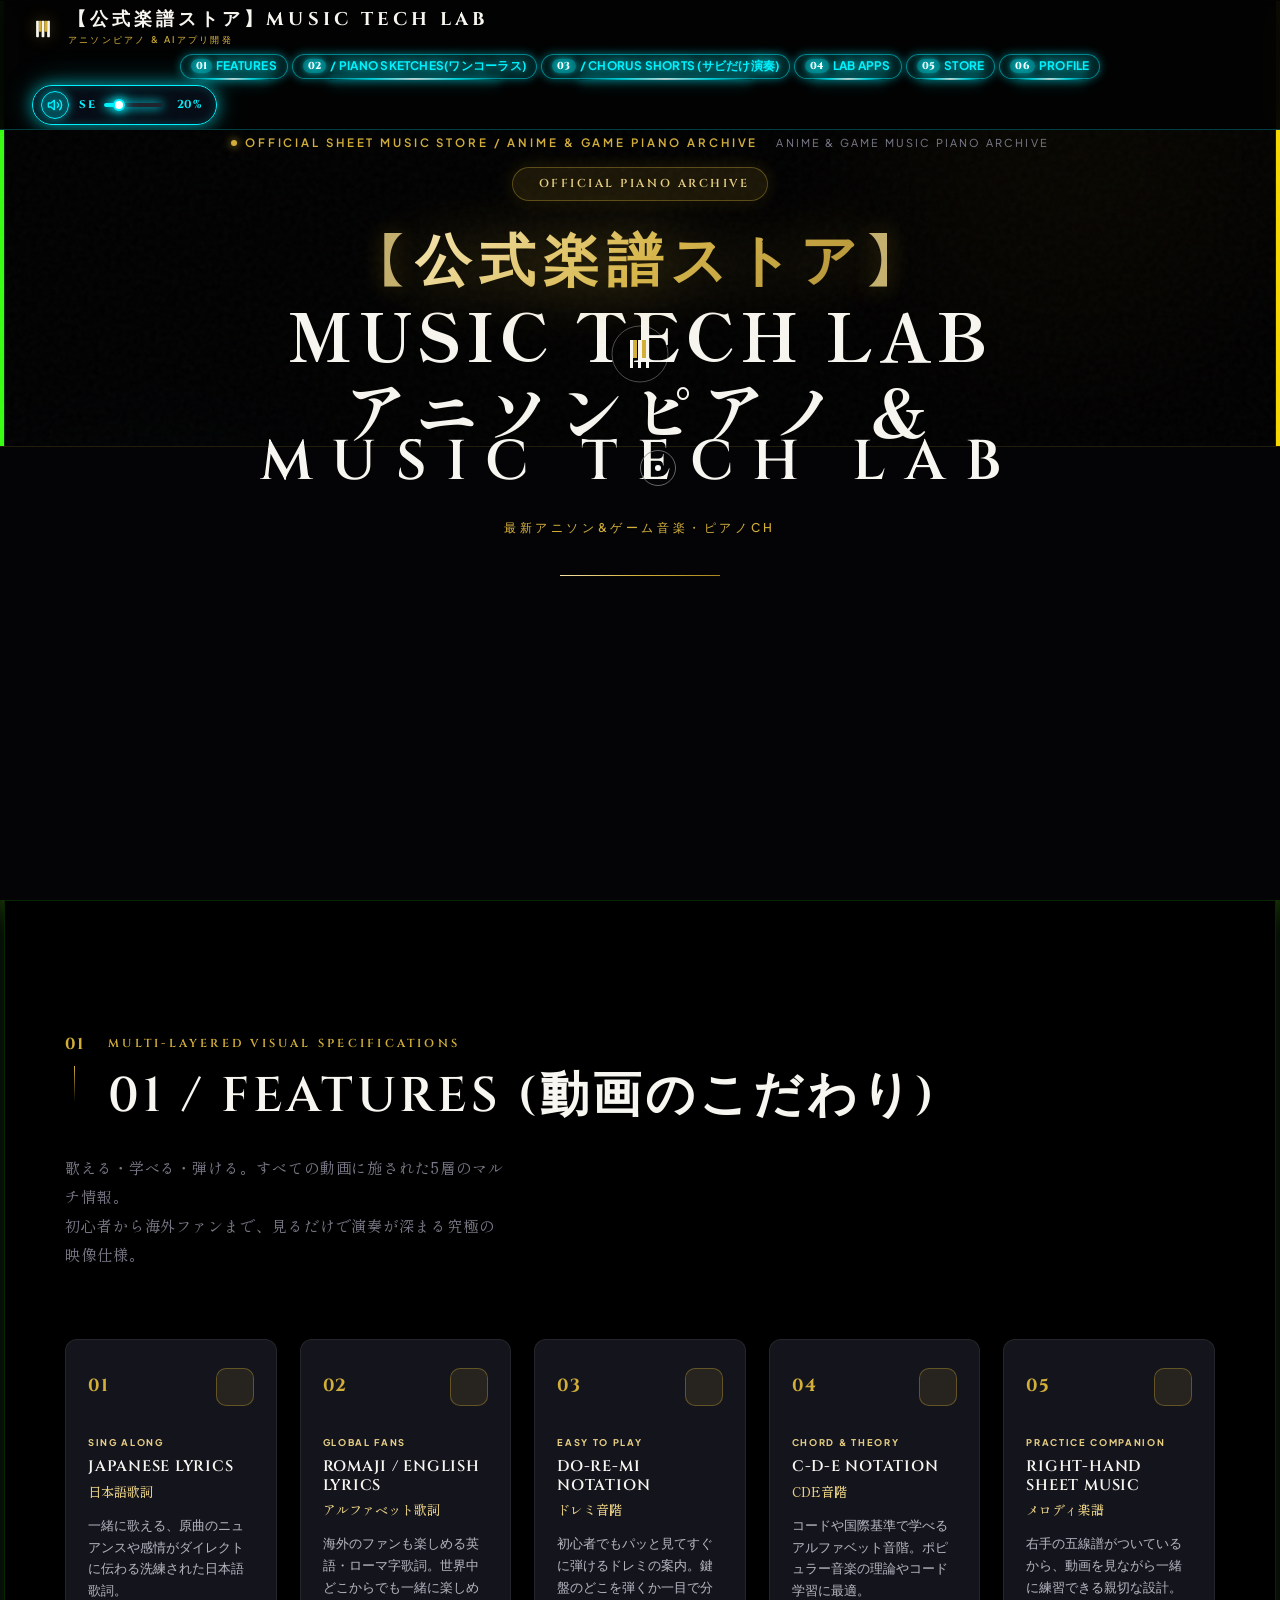
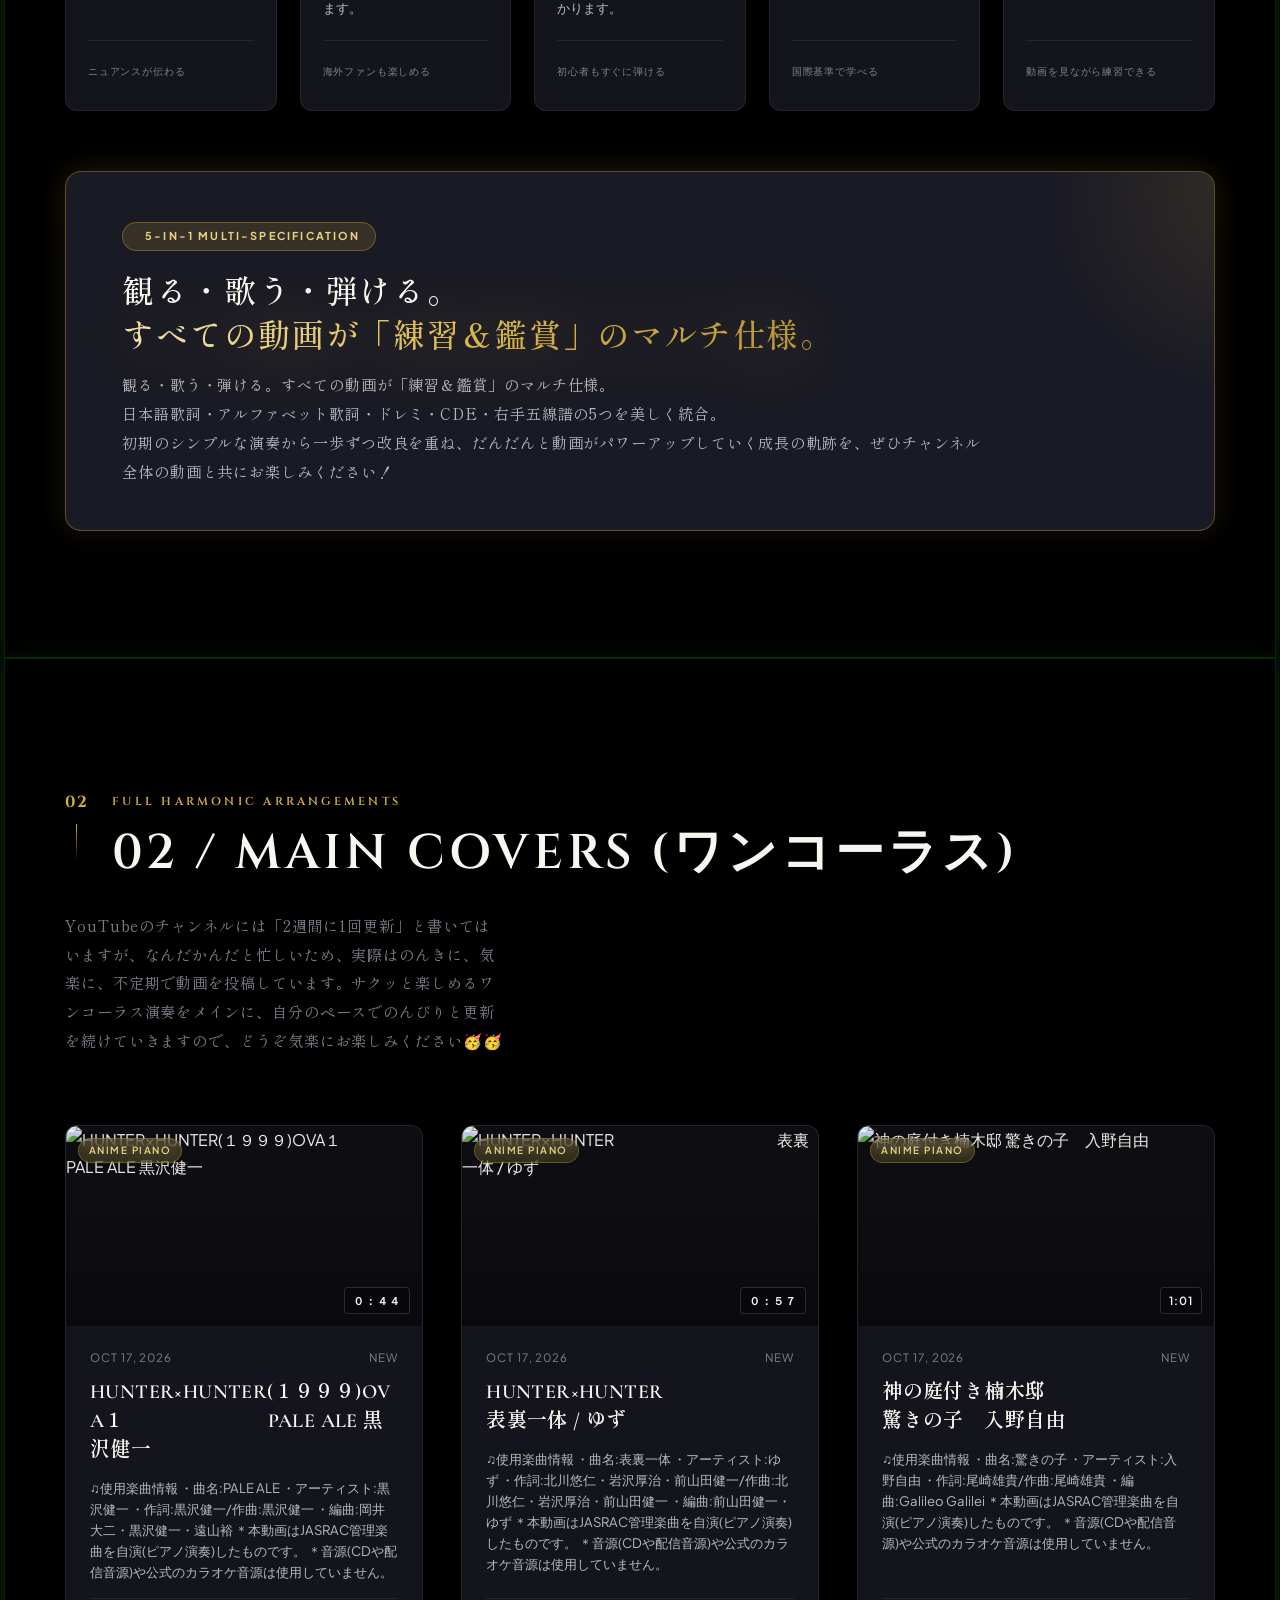
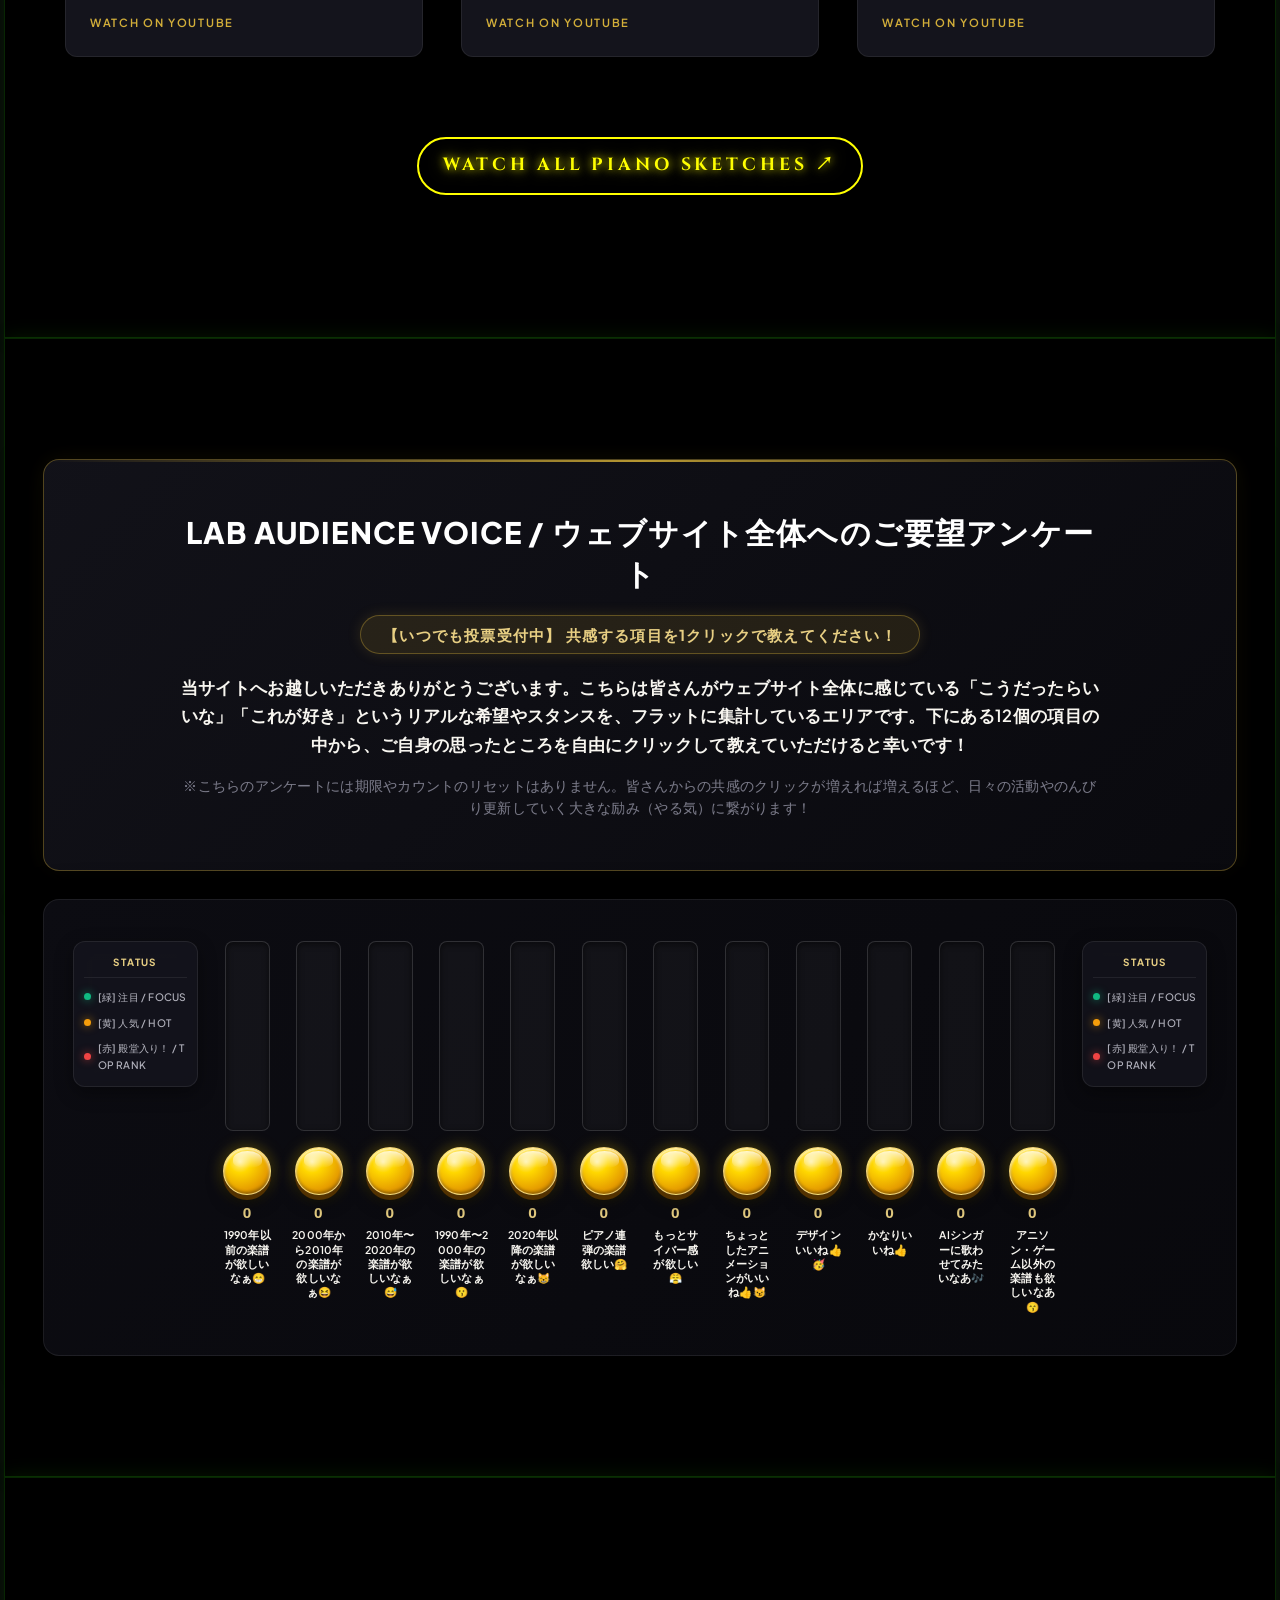
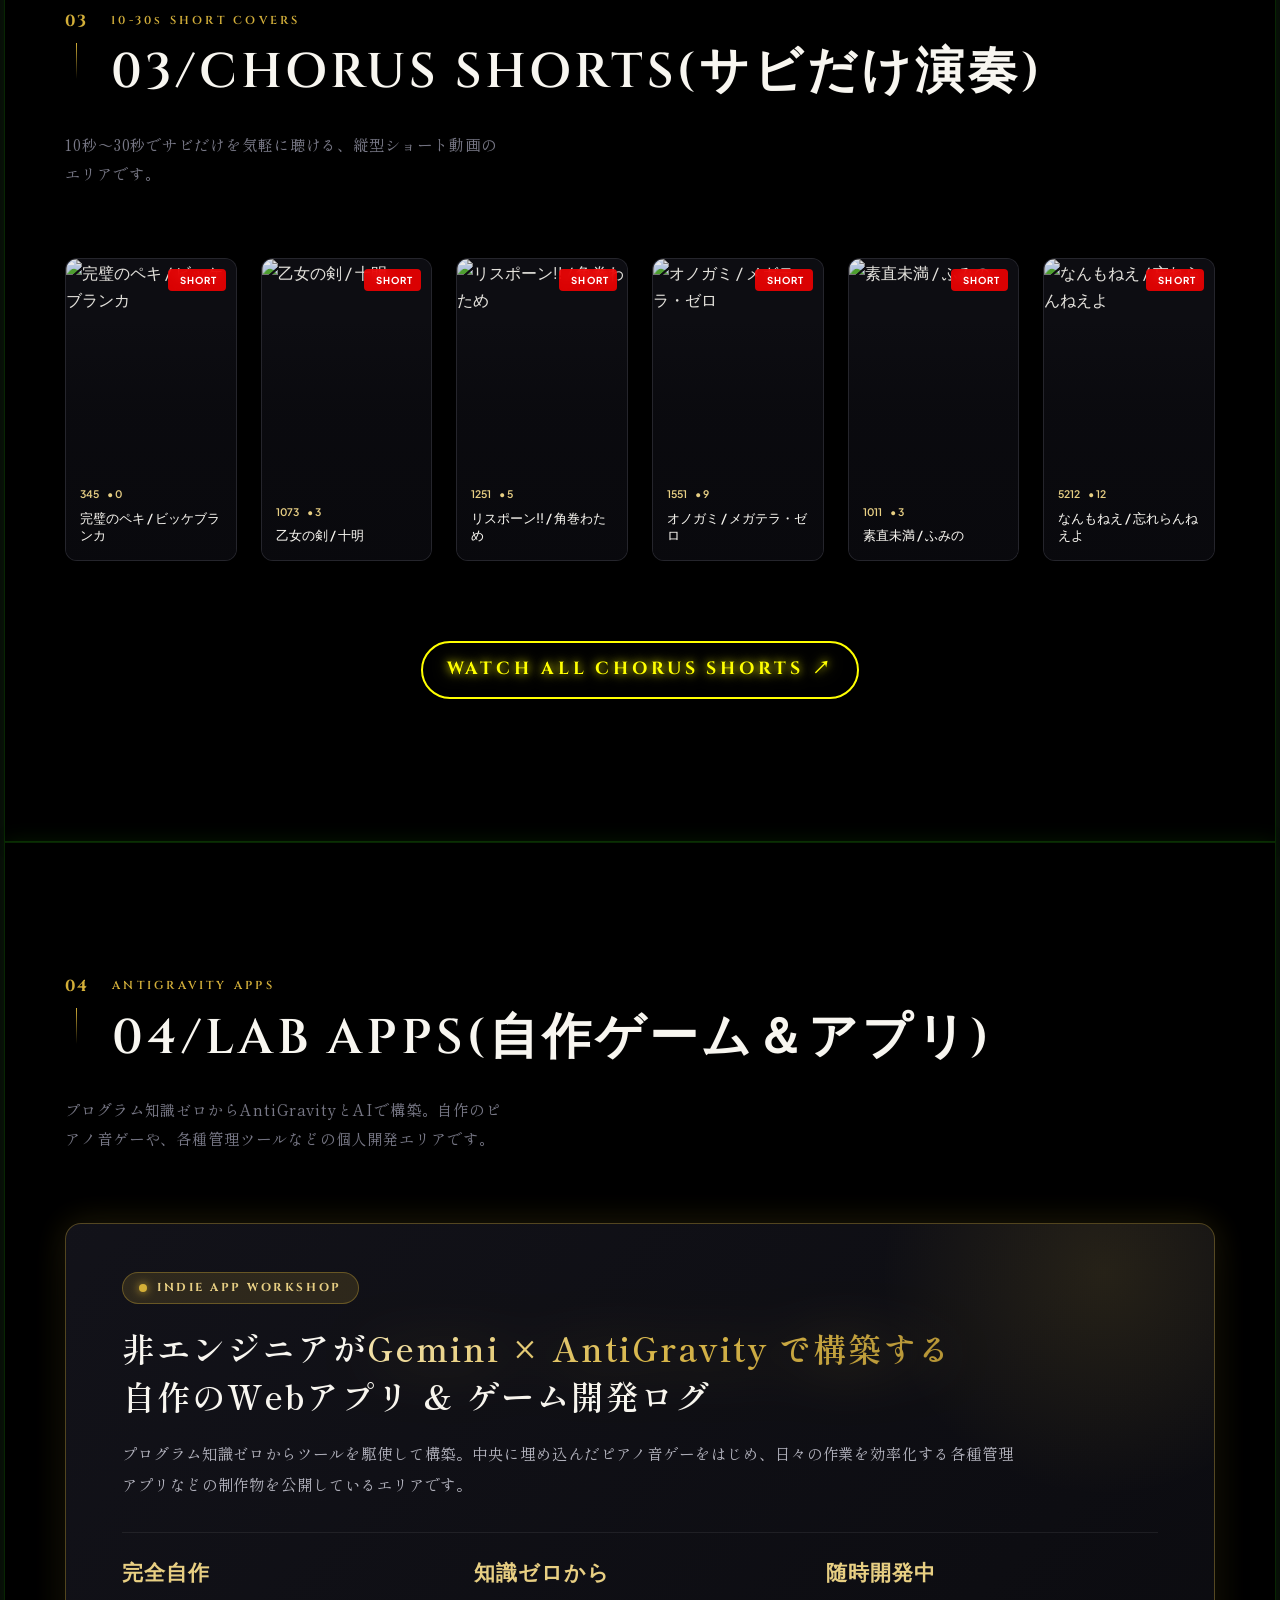
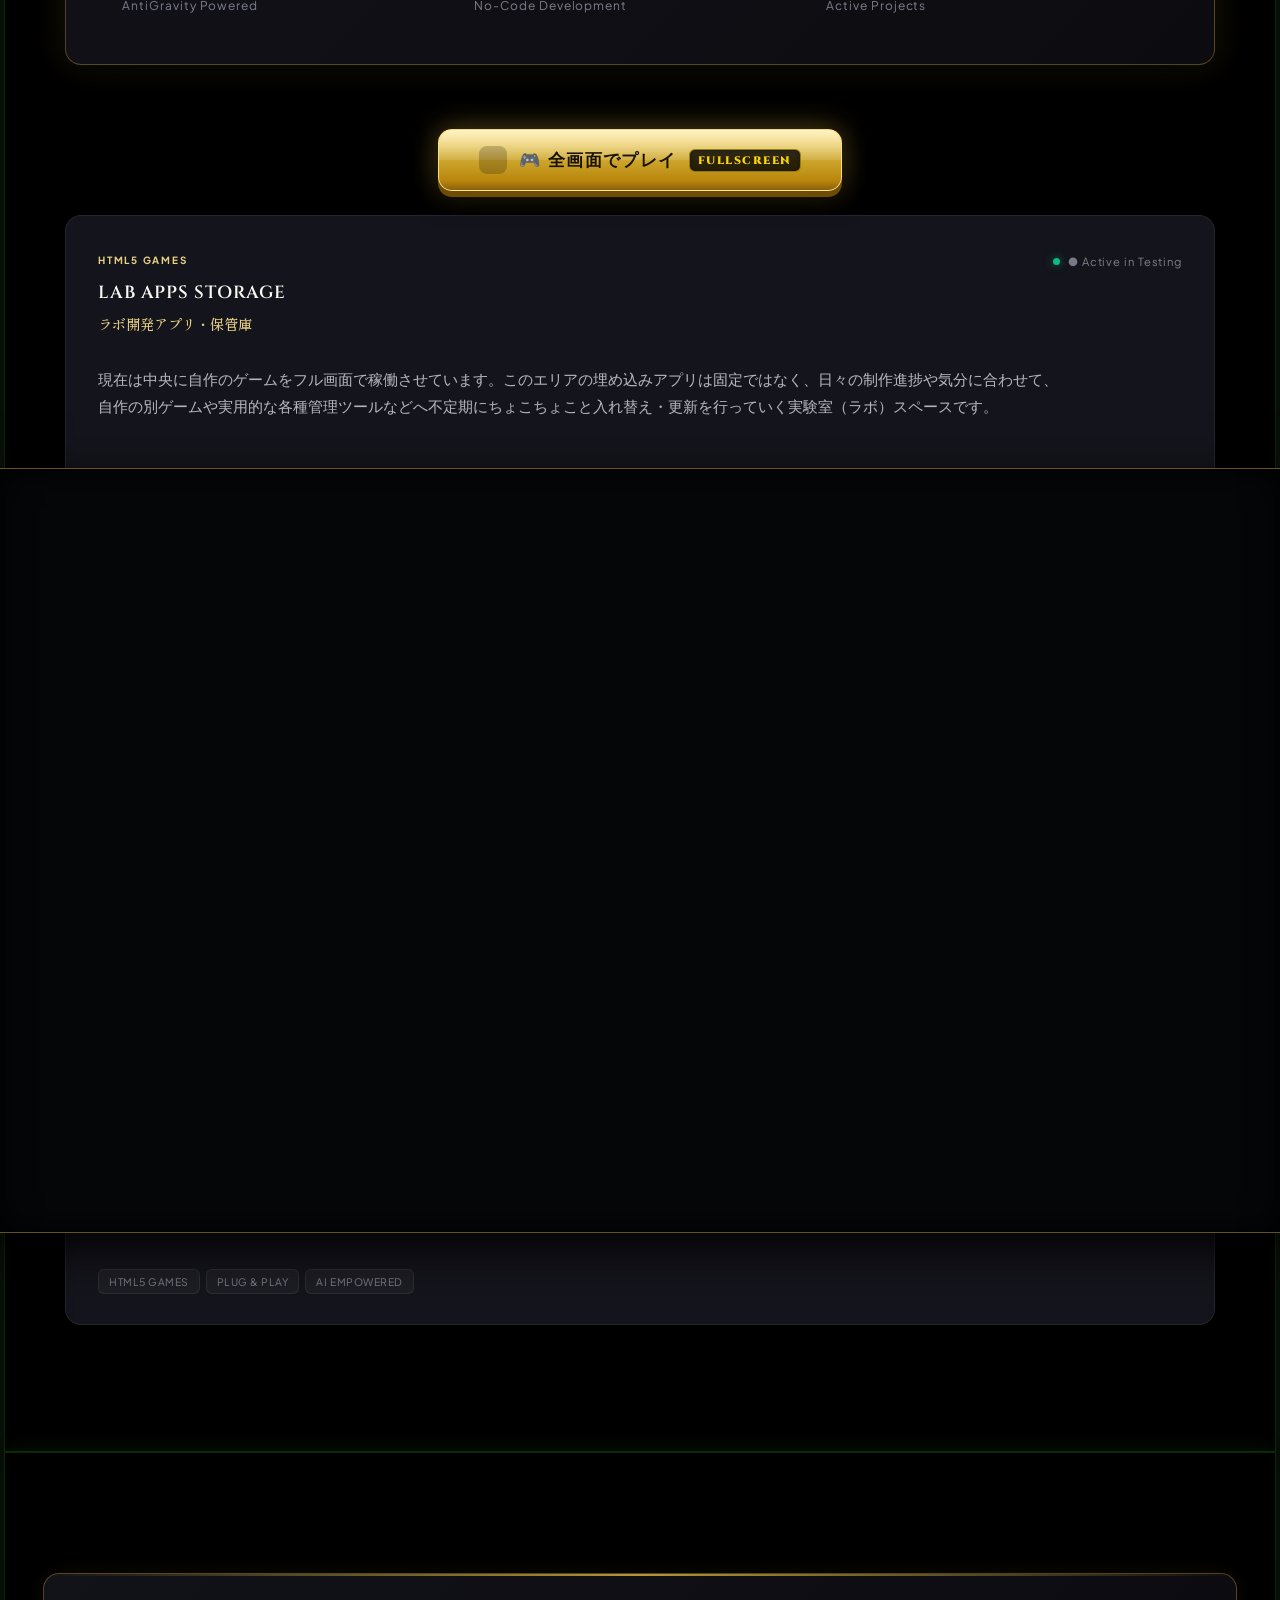
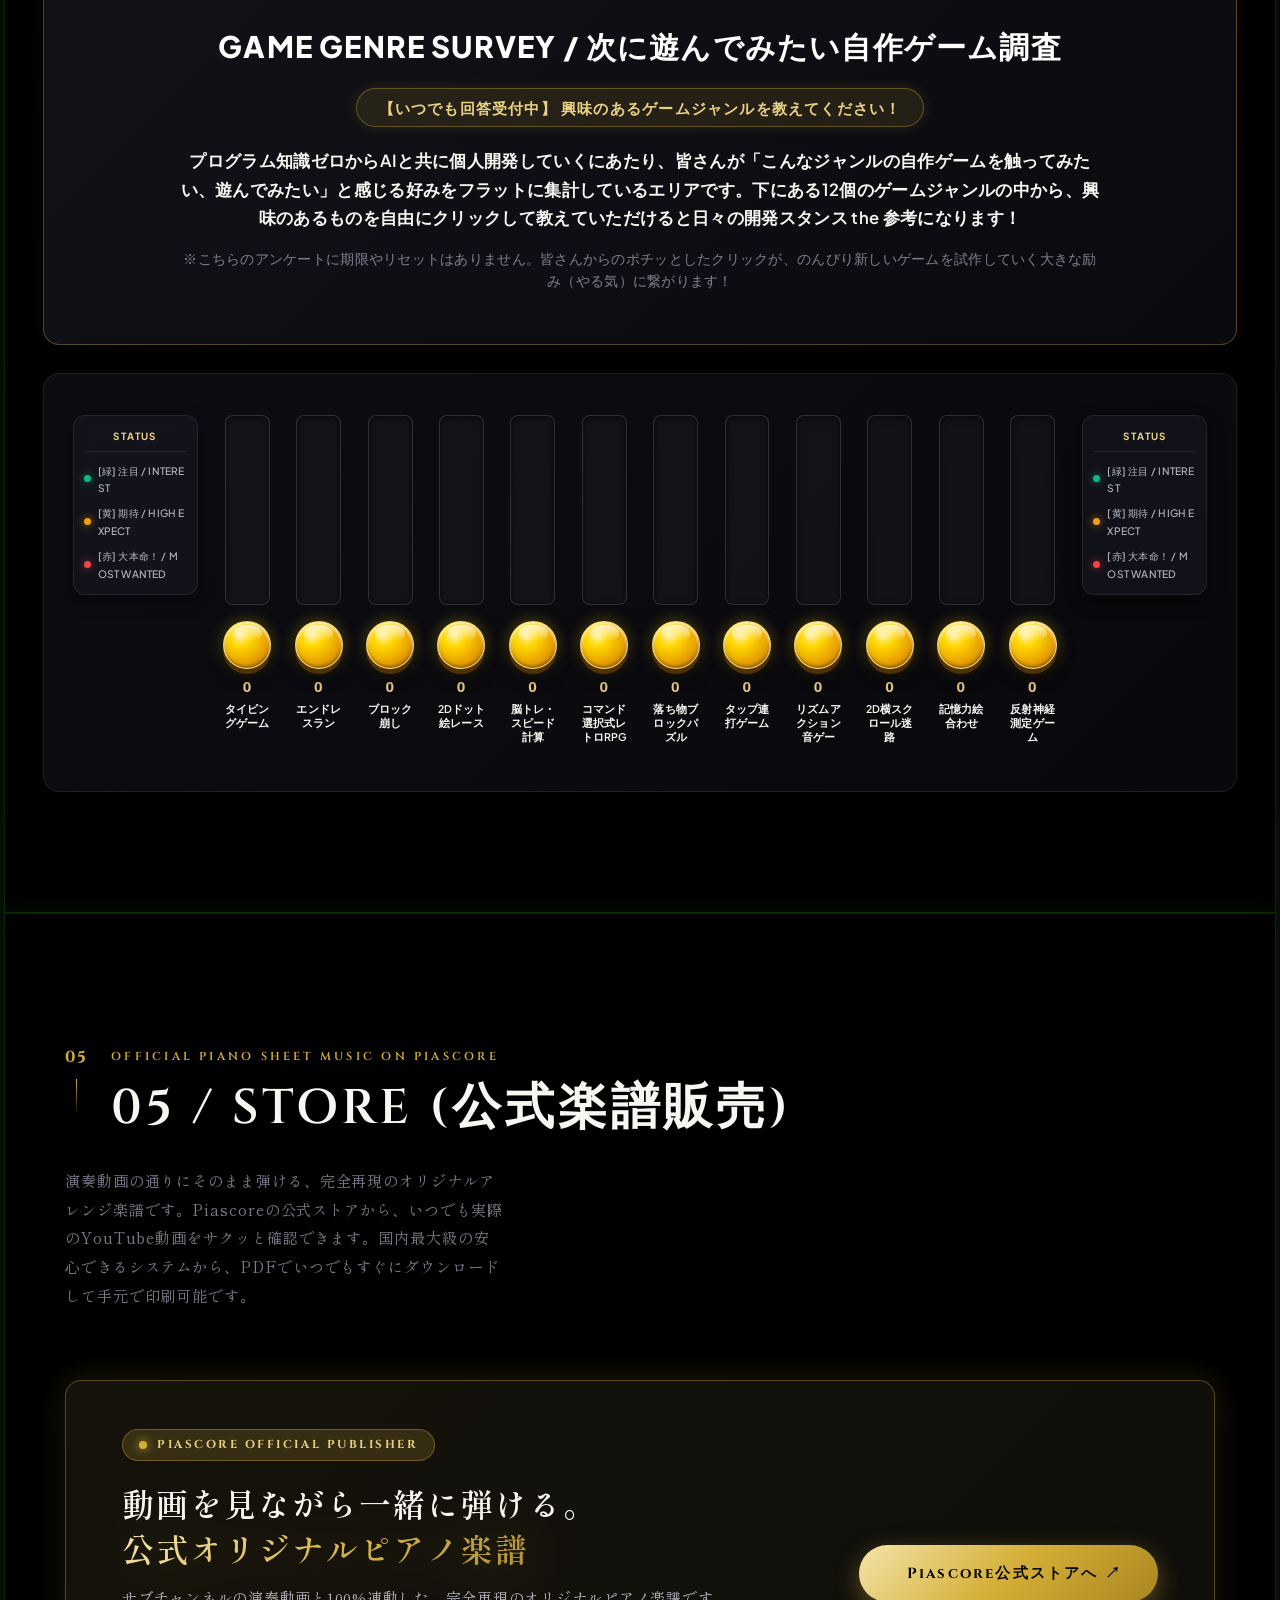
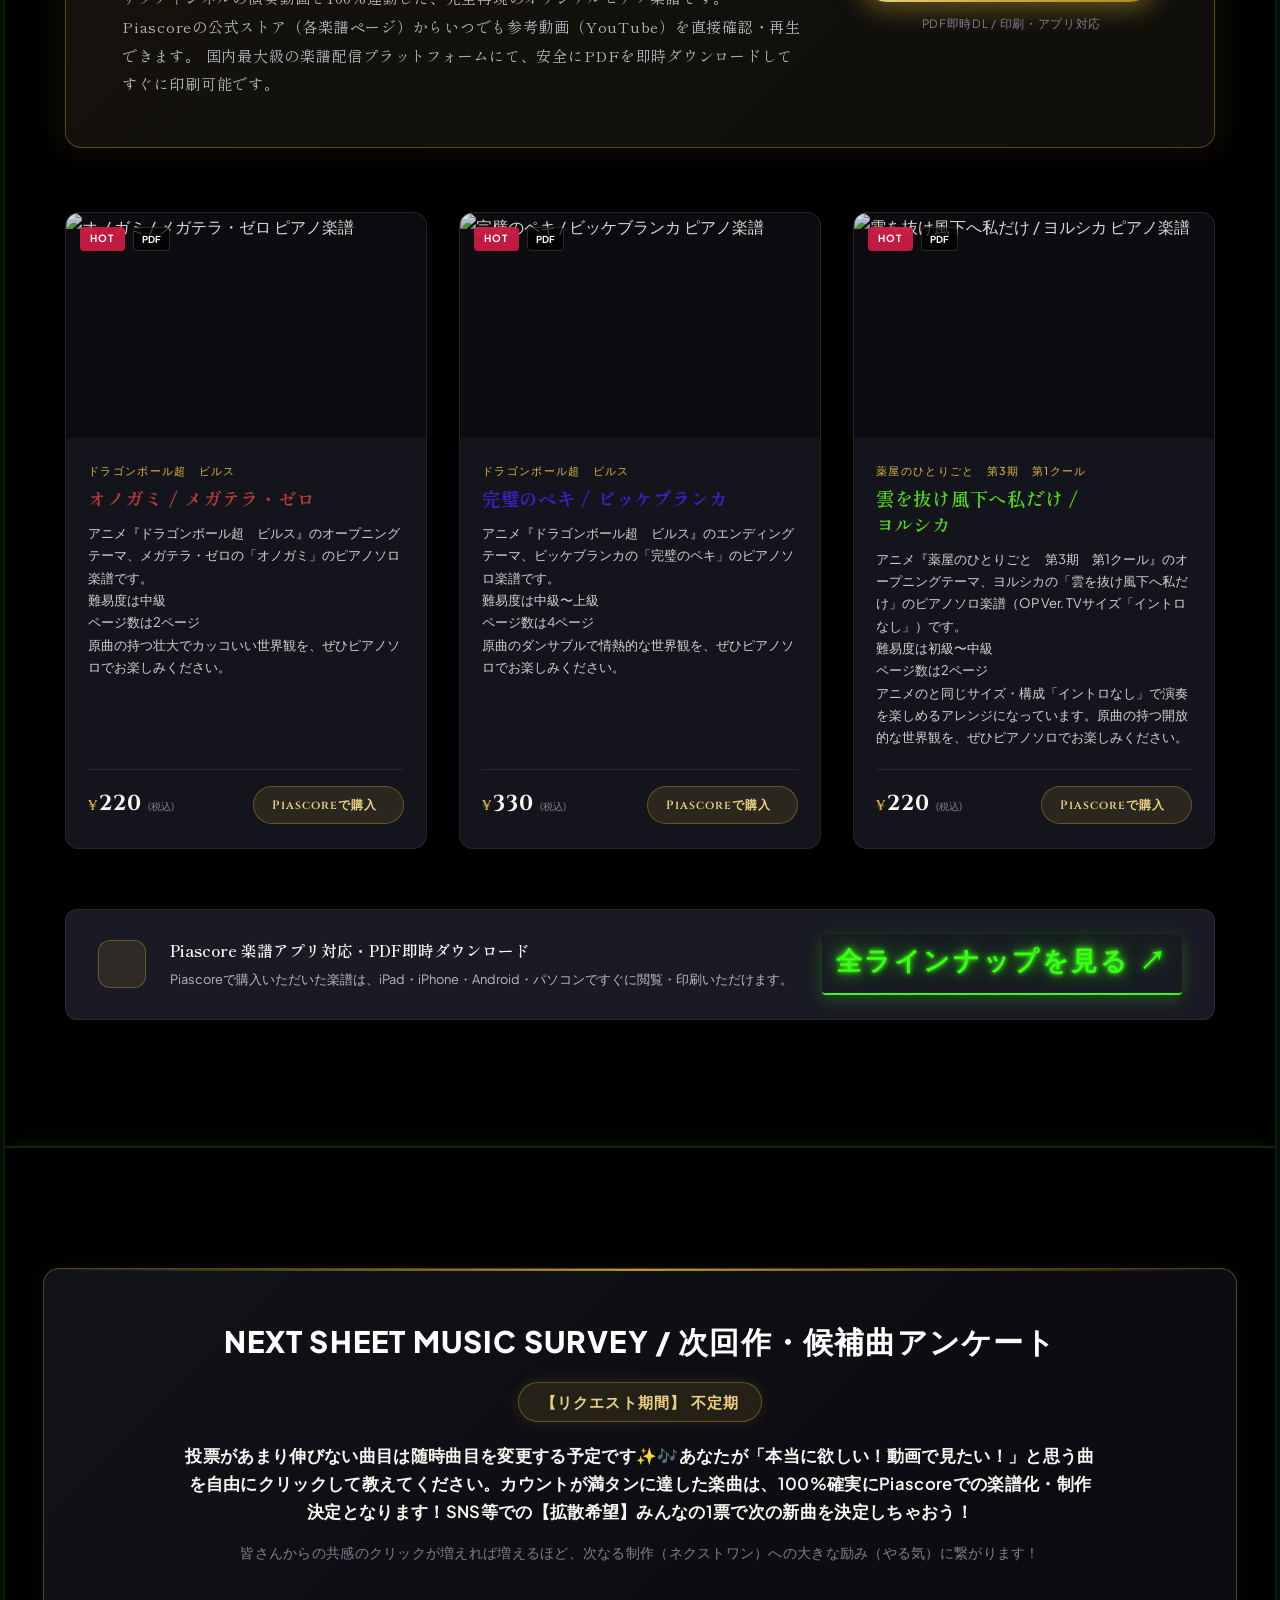
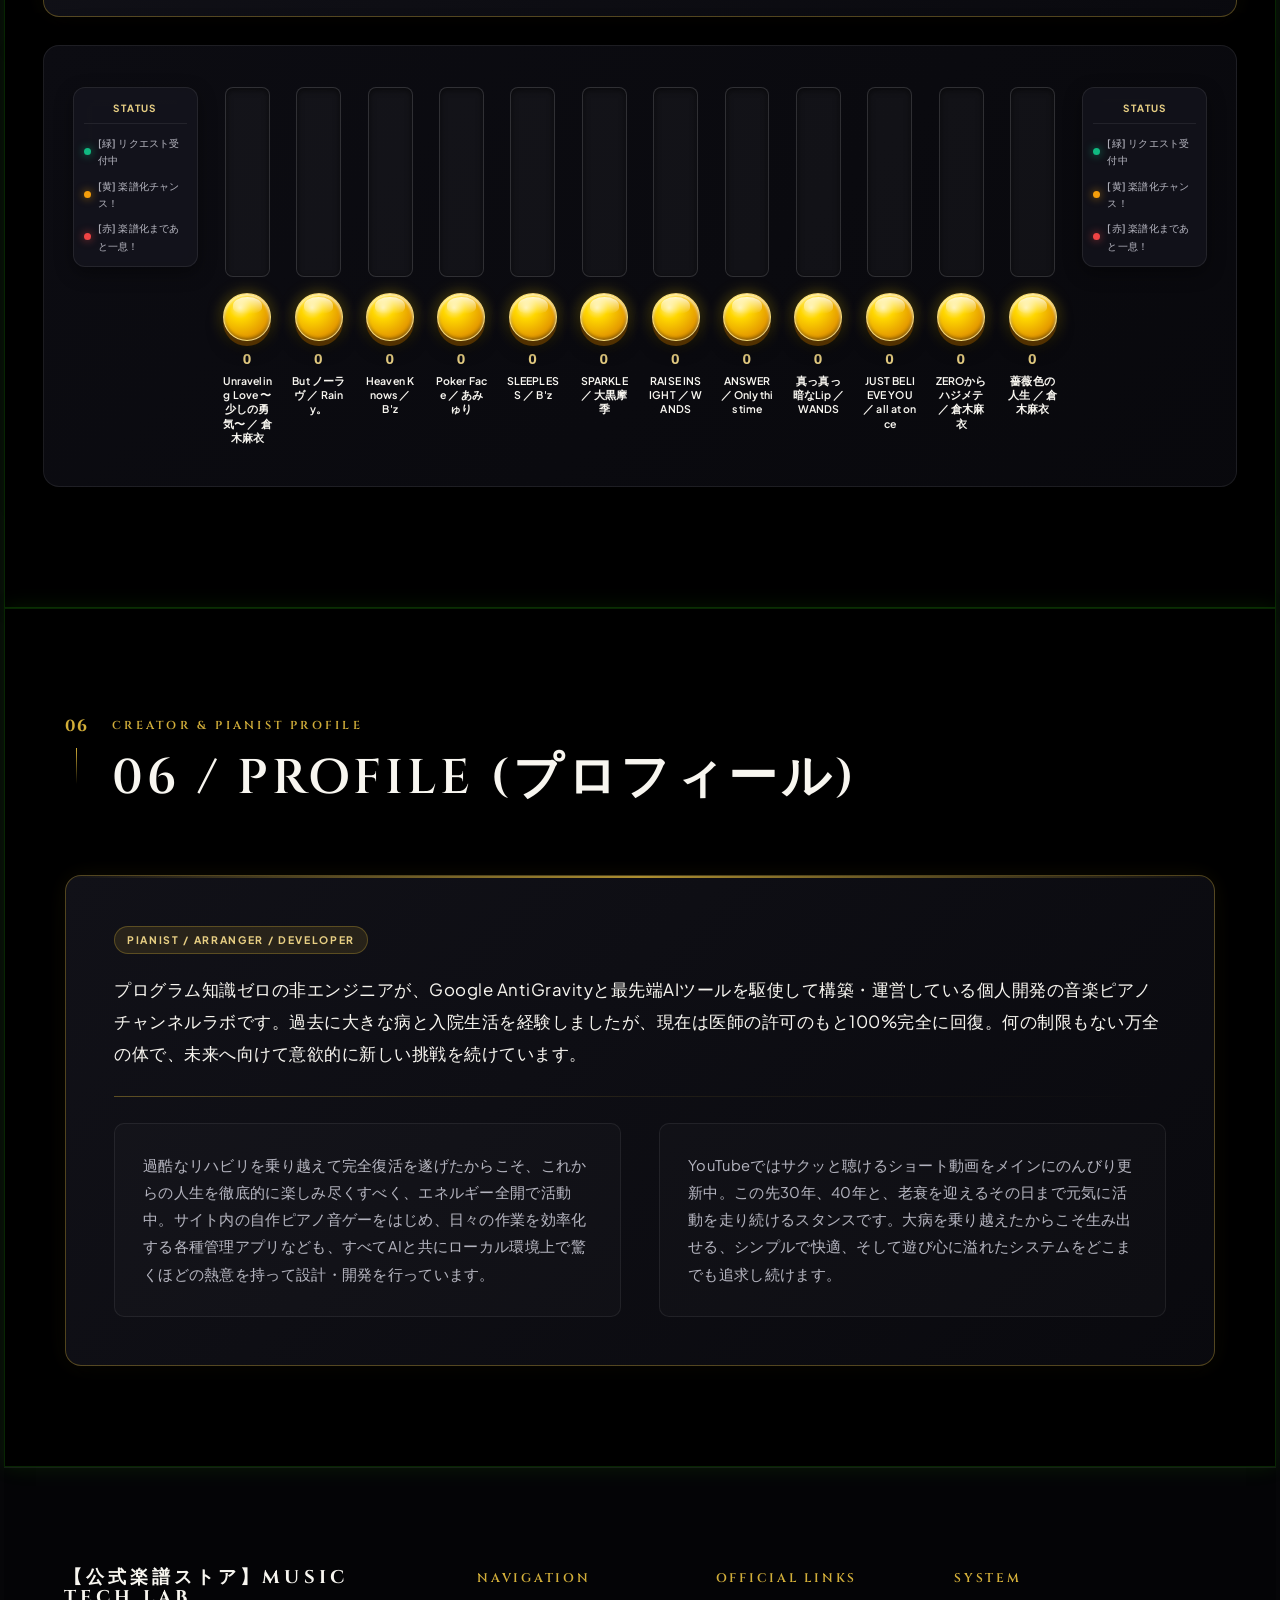
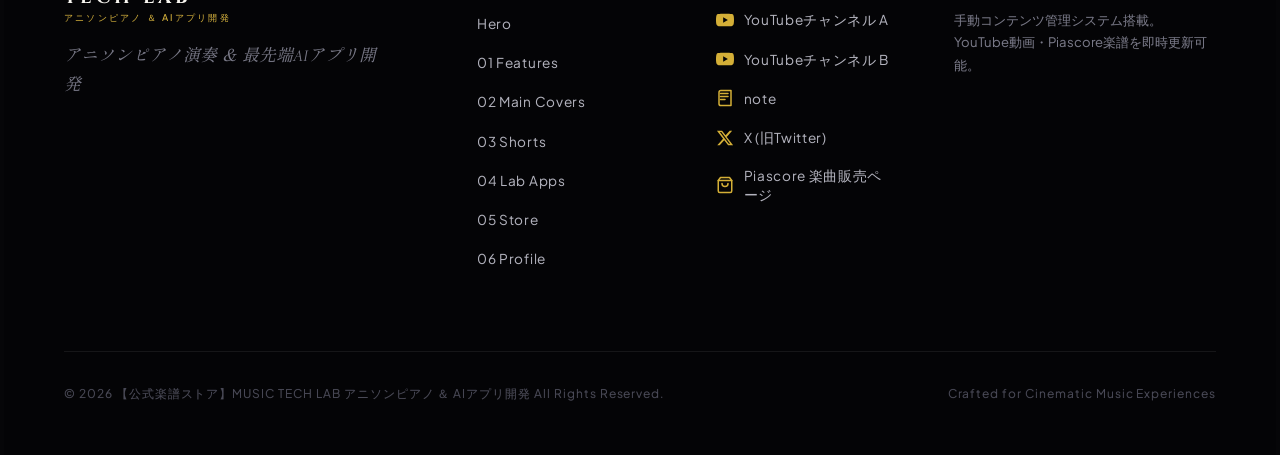
==== commit 20588c0f: "feat: Enable global realtime request voting sync across all devices via secure MQTT WebSocket" ====
--- a/index.html
+++ b/index.html
@@ -3504,6 +3504,10 @@
   <script src="js/admin-shield-patch.js"></script>
   <!-- ゲーム音声完全消音＆居残りBGM強制終了セキュリティシールド合流 -->
   <script src="js/game-audio-shield.js"></script>
+  <!-- 世界全端末リアルタイム数値完全連動・超軽量通信エンジン（CDN） -->
+  <script src="https://cdnjs.cloudflare.com/ajax/libs/mqtt/5.3.5/mqtt.min.js"></script>
+  <!-- 世界全端末リアルタイム数値完全連動化システム（自動ドッキング） -->
+  <script src="js/global-realtime-sync.js"></script>
 
   <!-- Mobile & iOS Safari Game Environment Optimization -->
   <script>
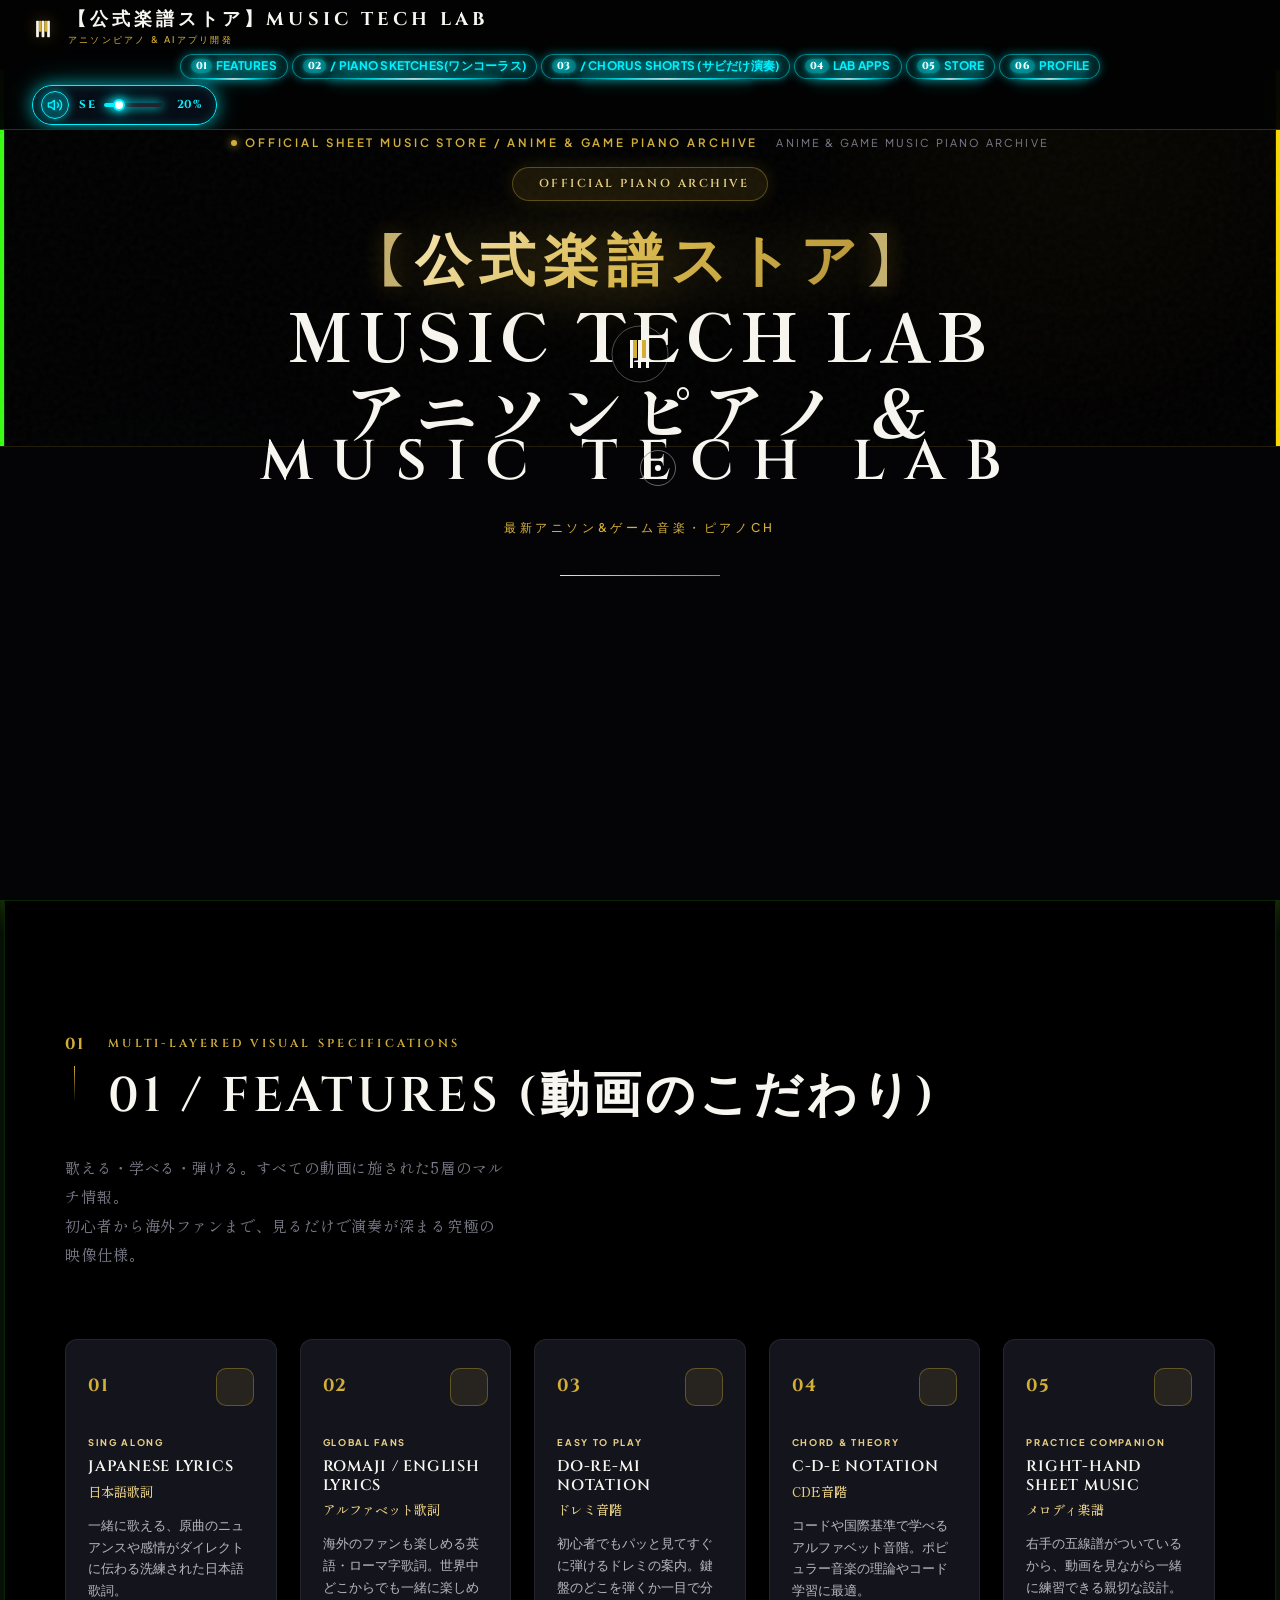
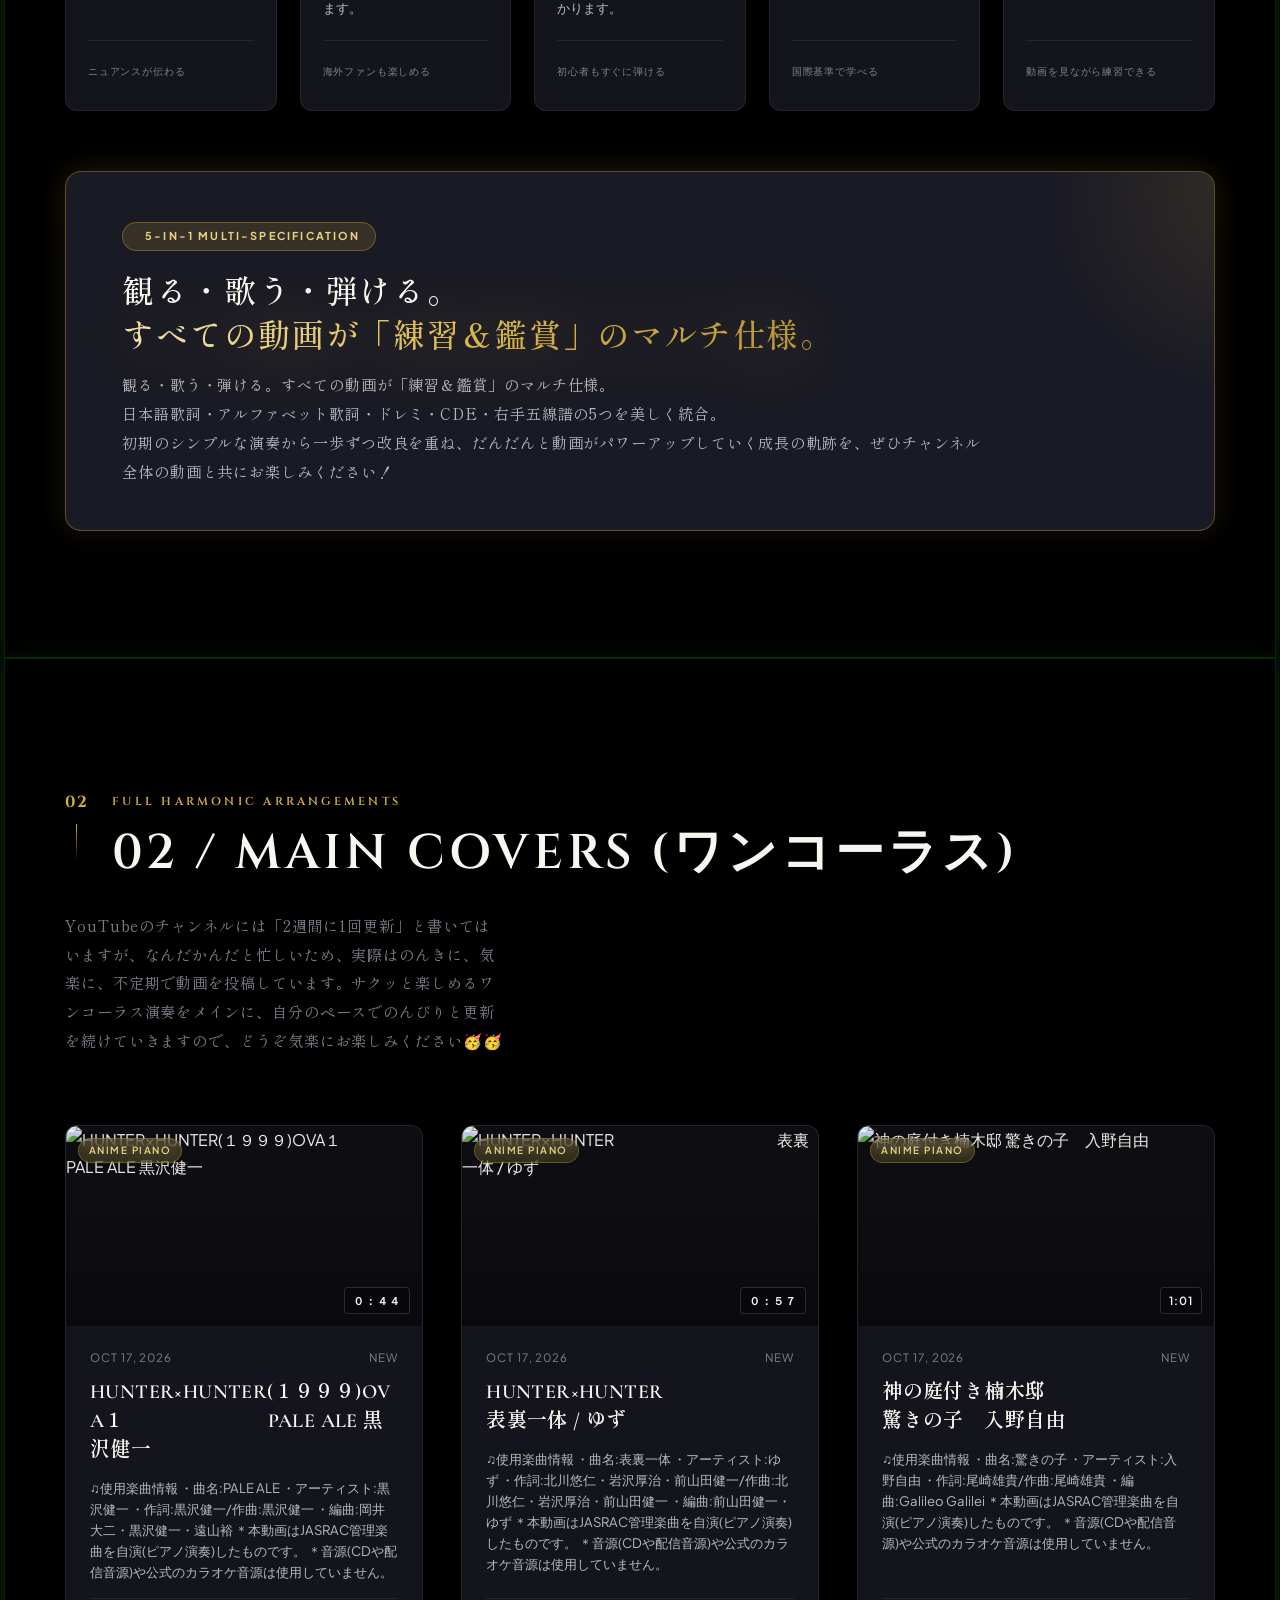
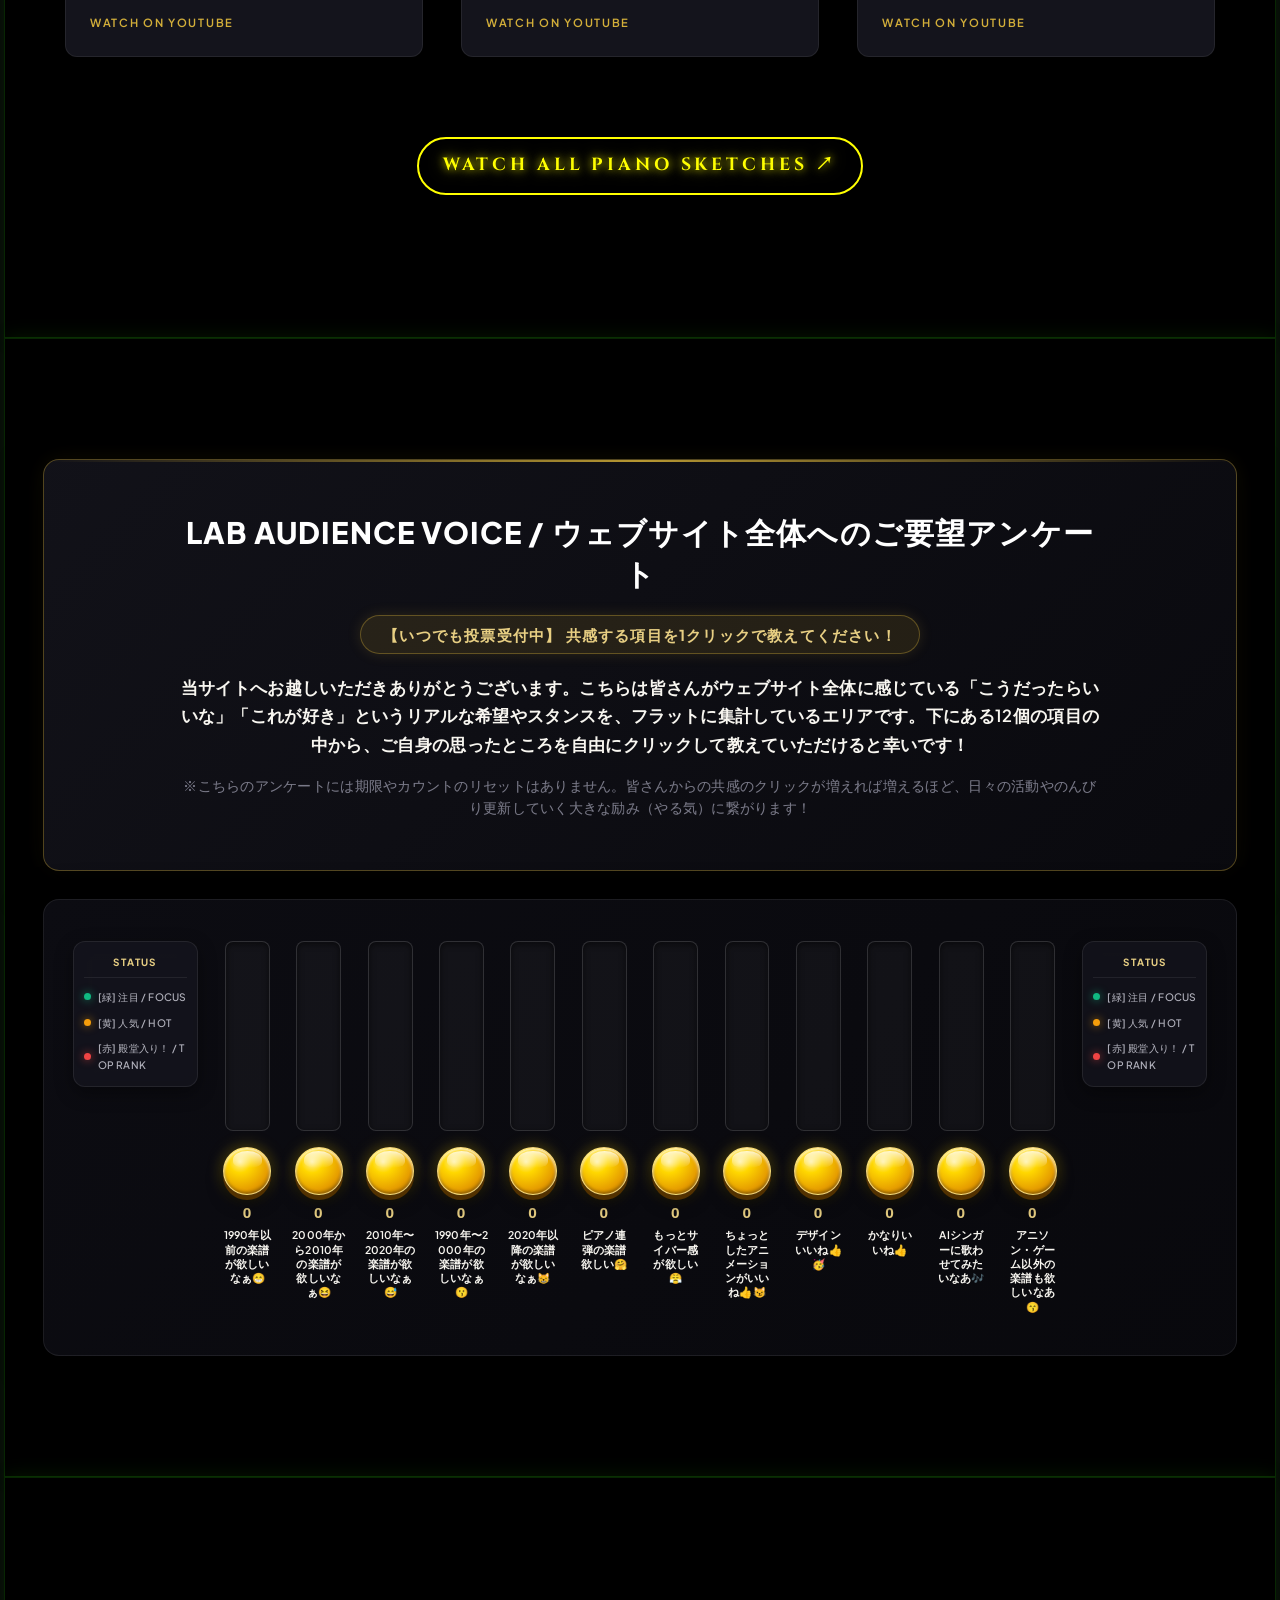
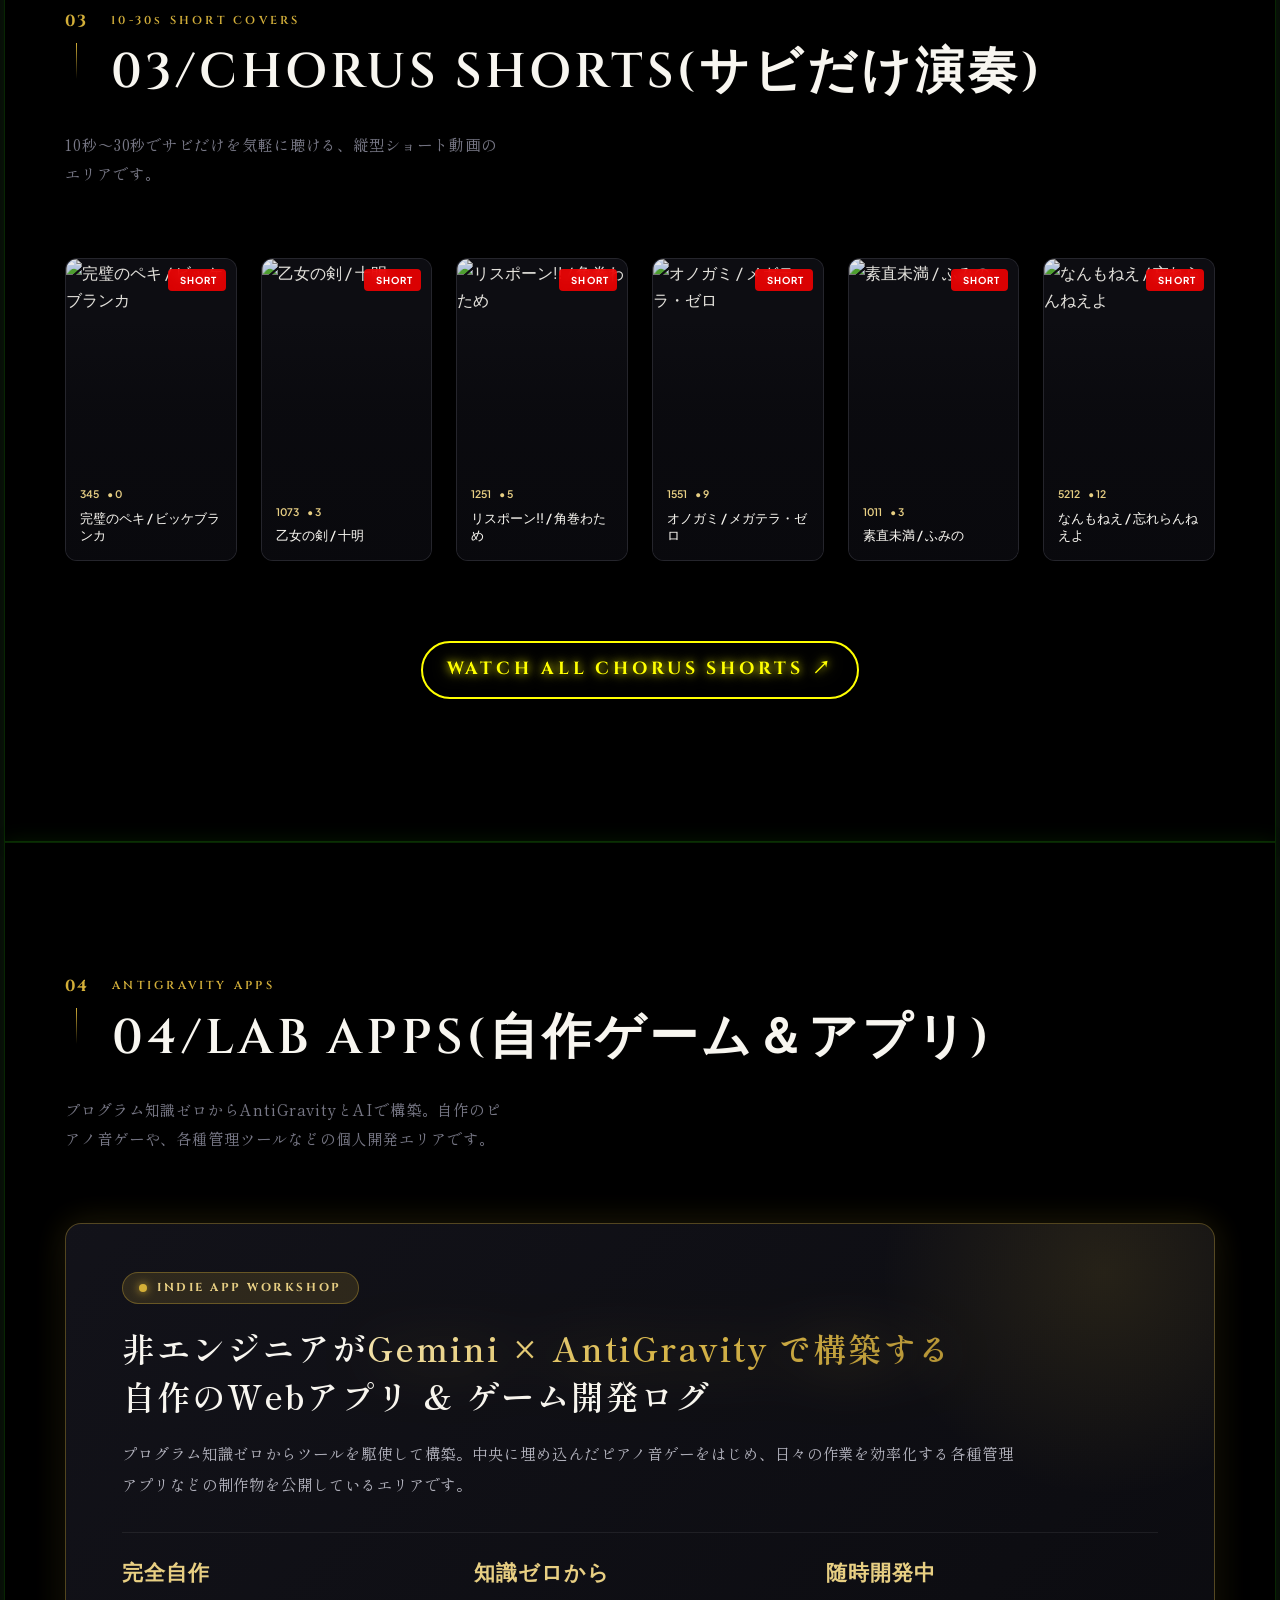
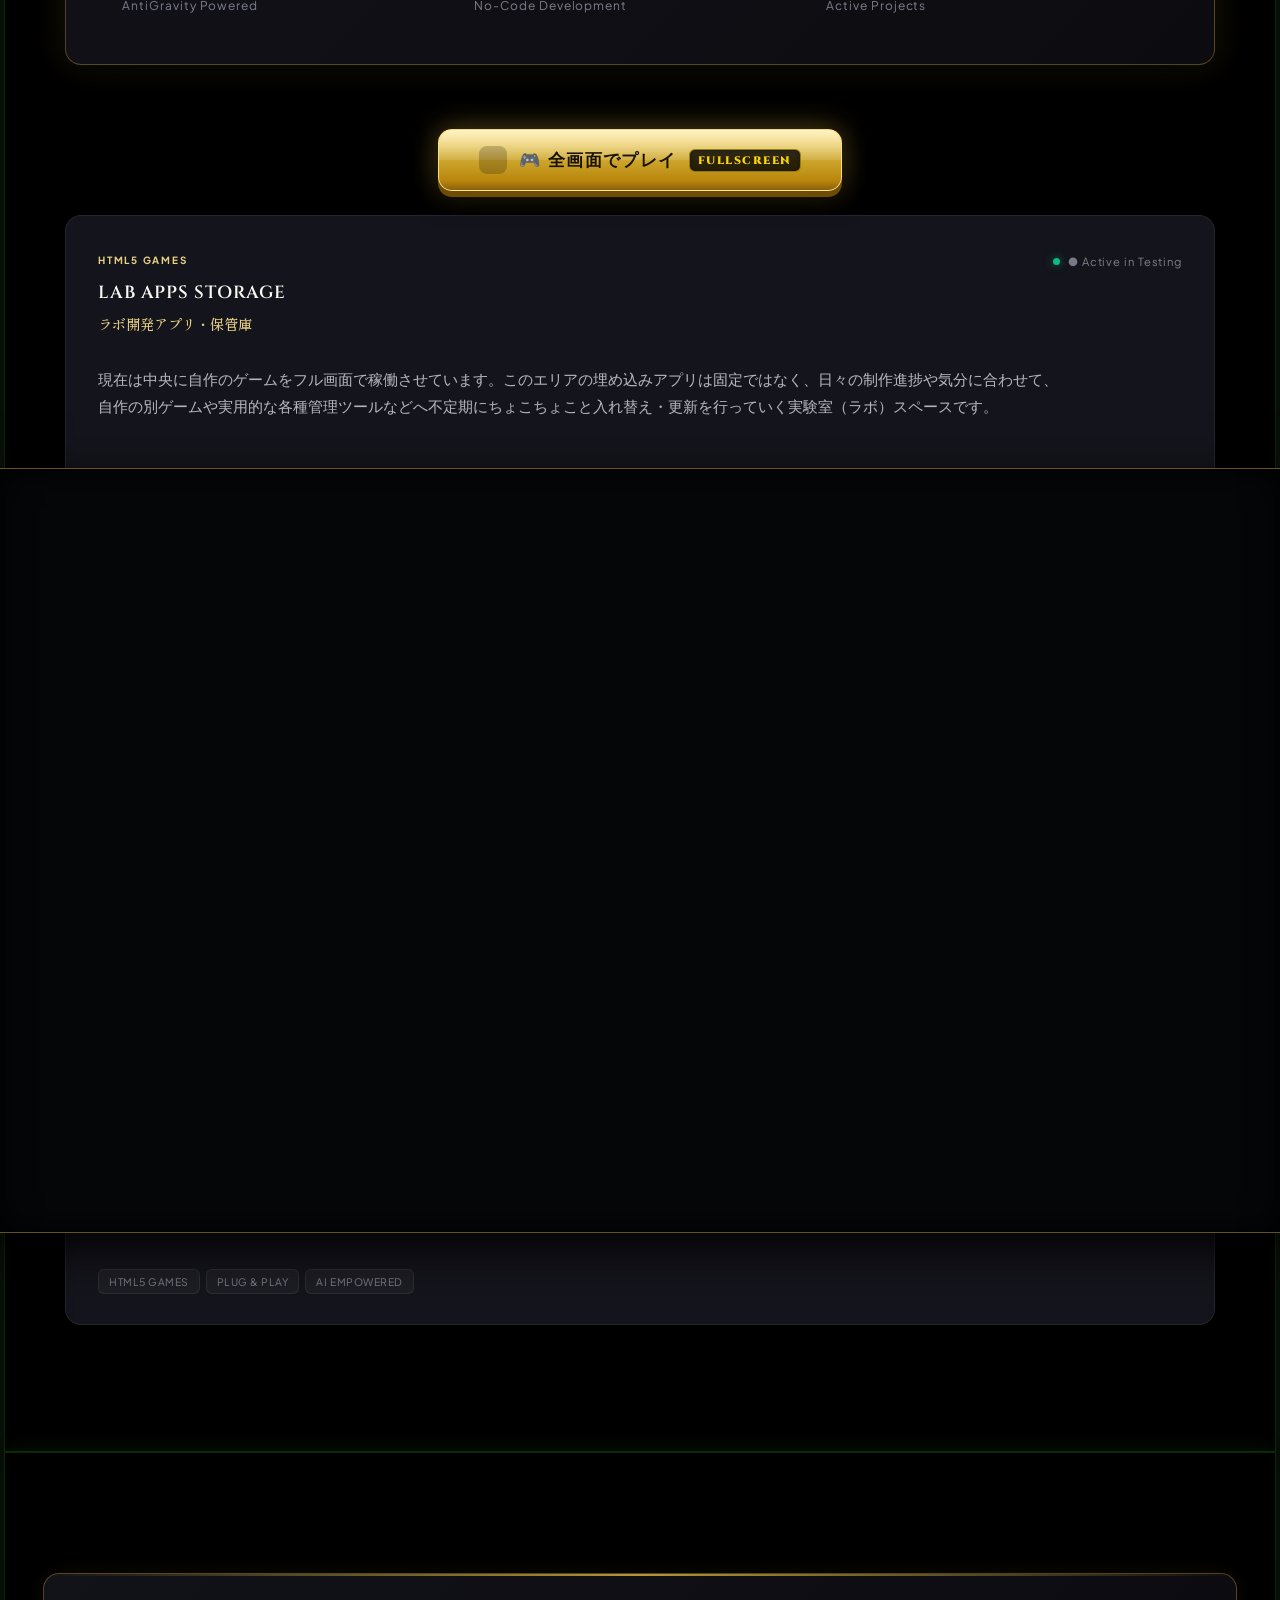
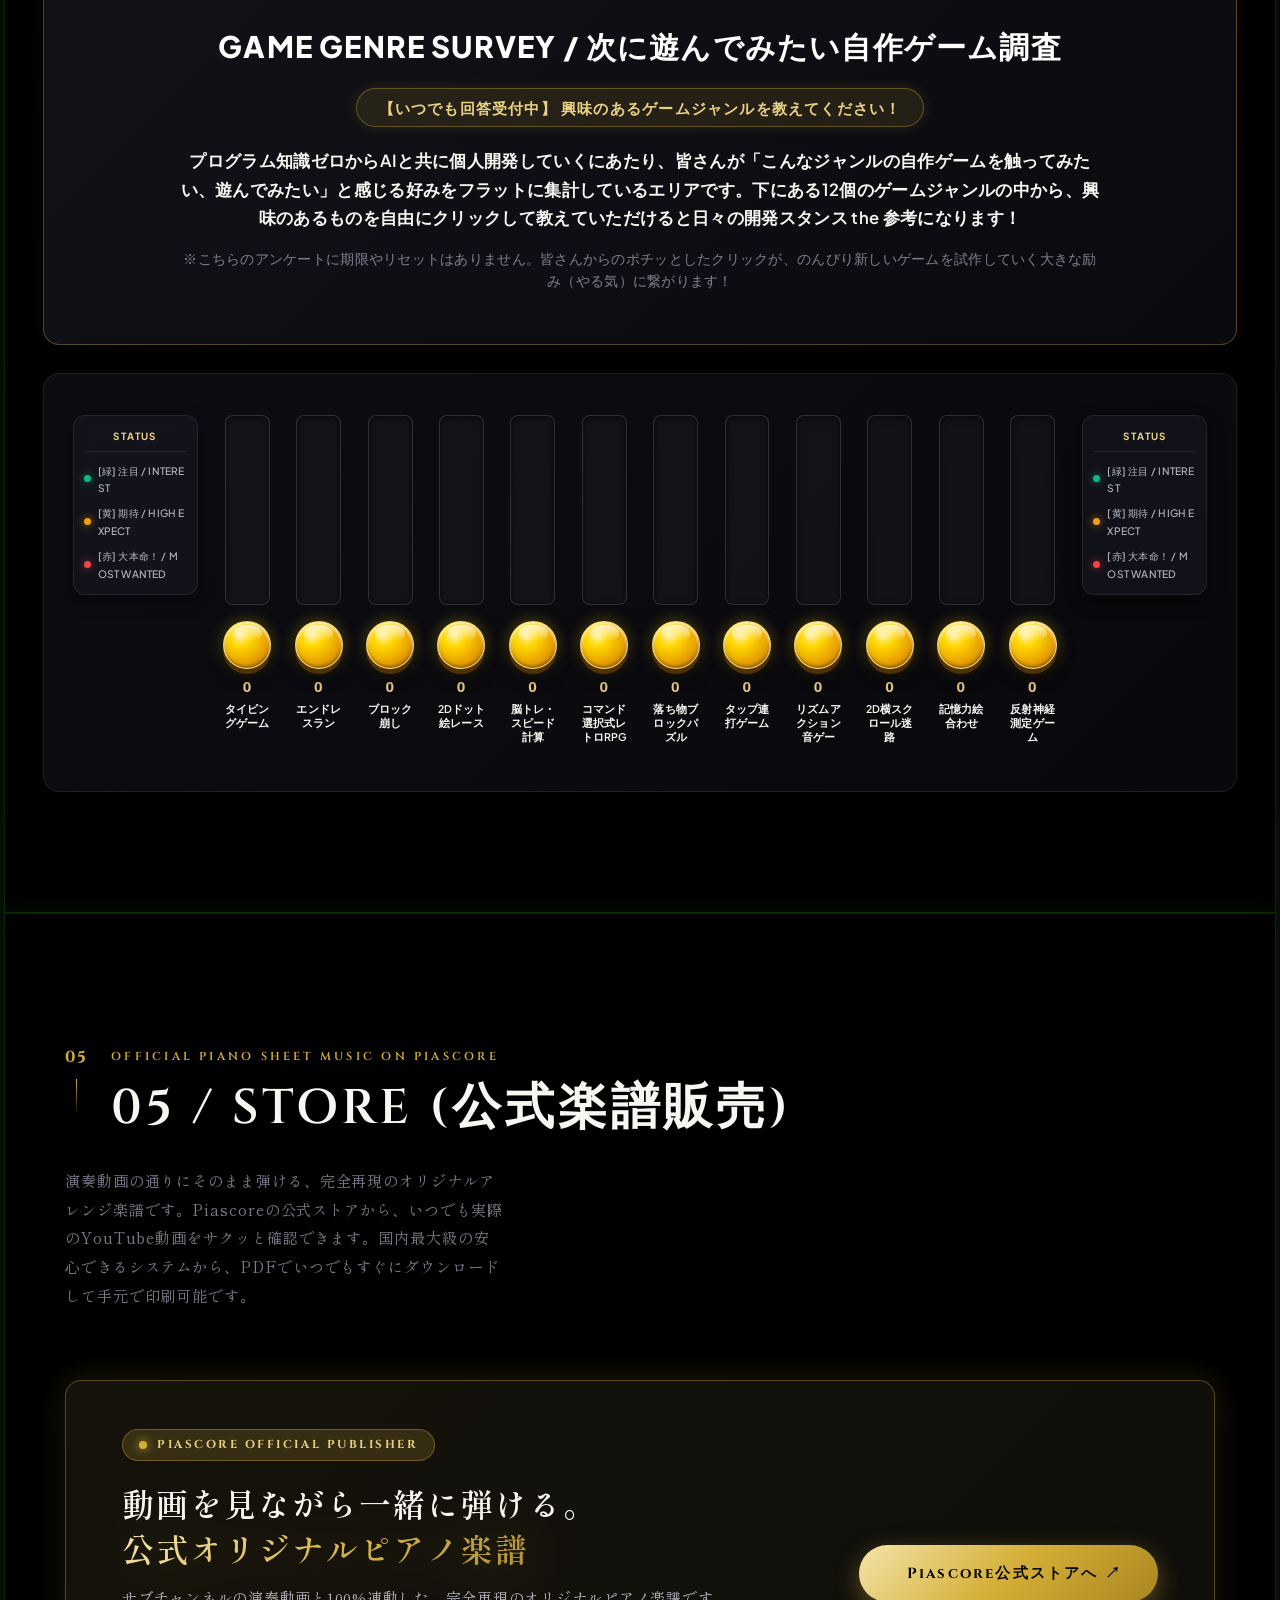
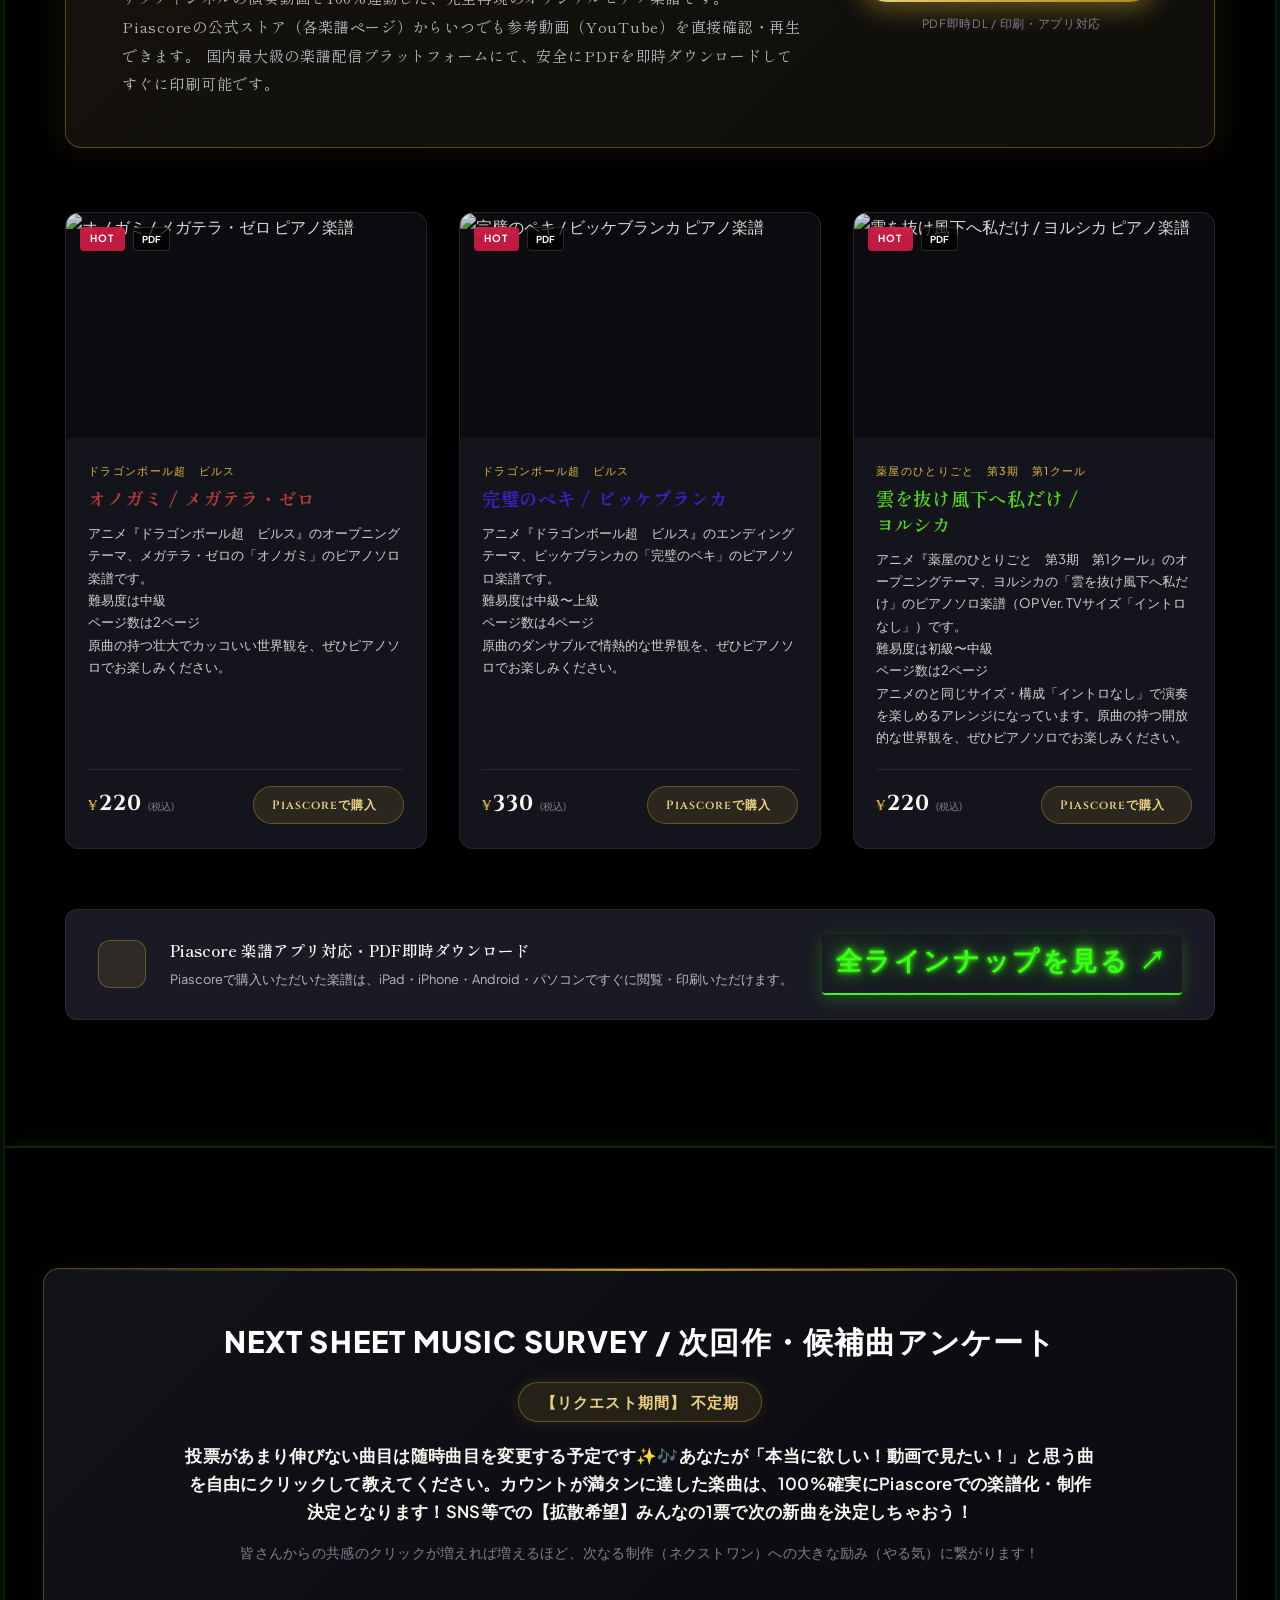
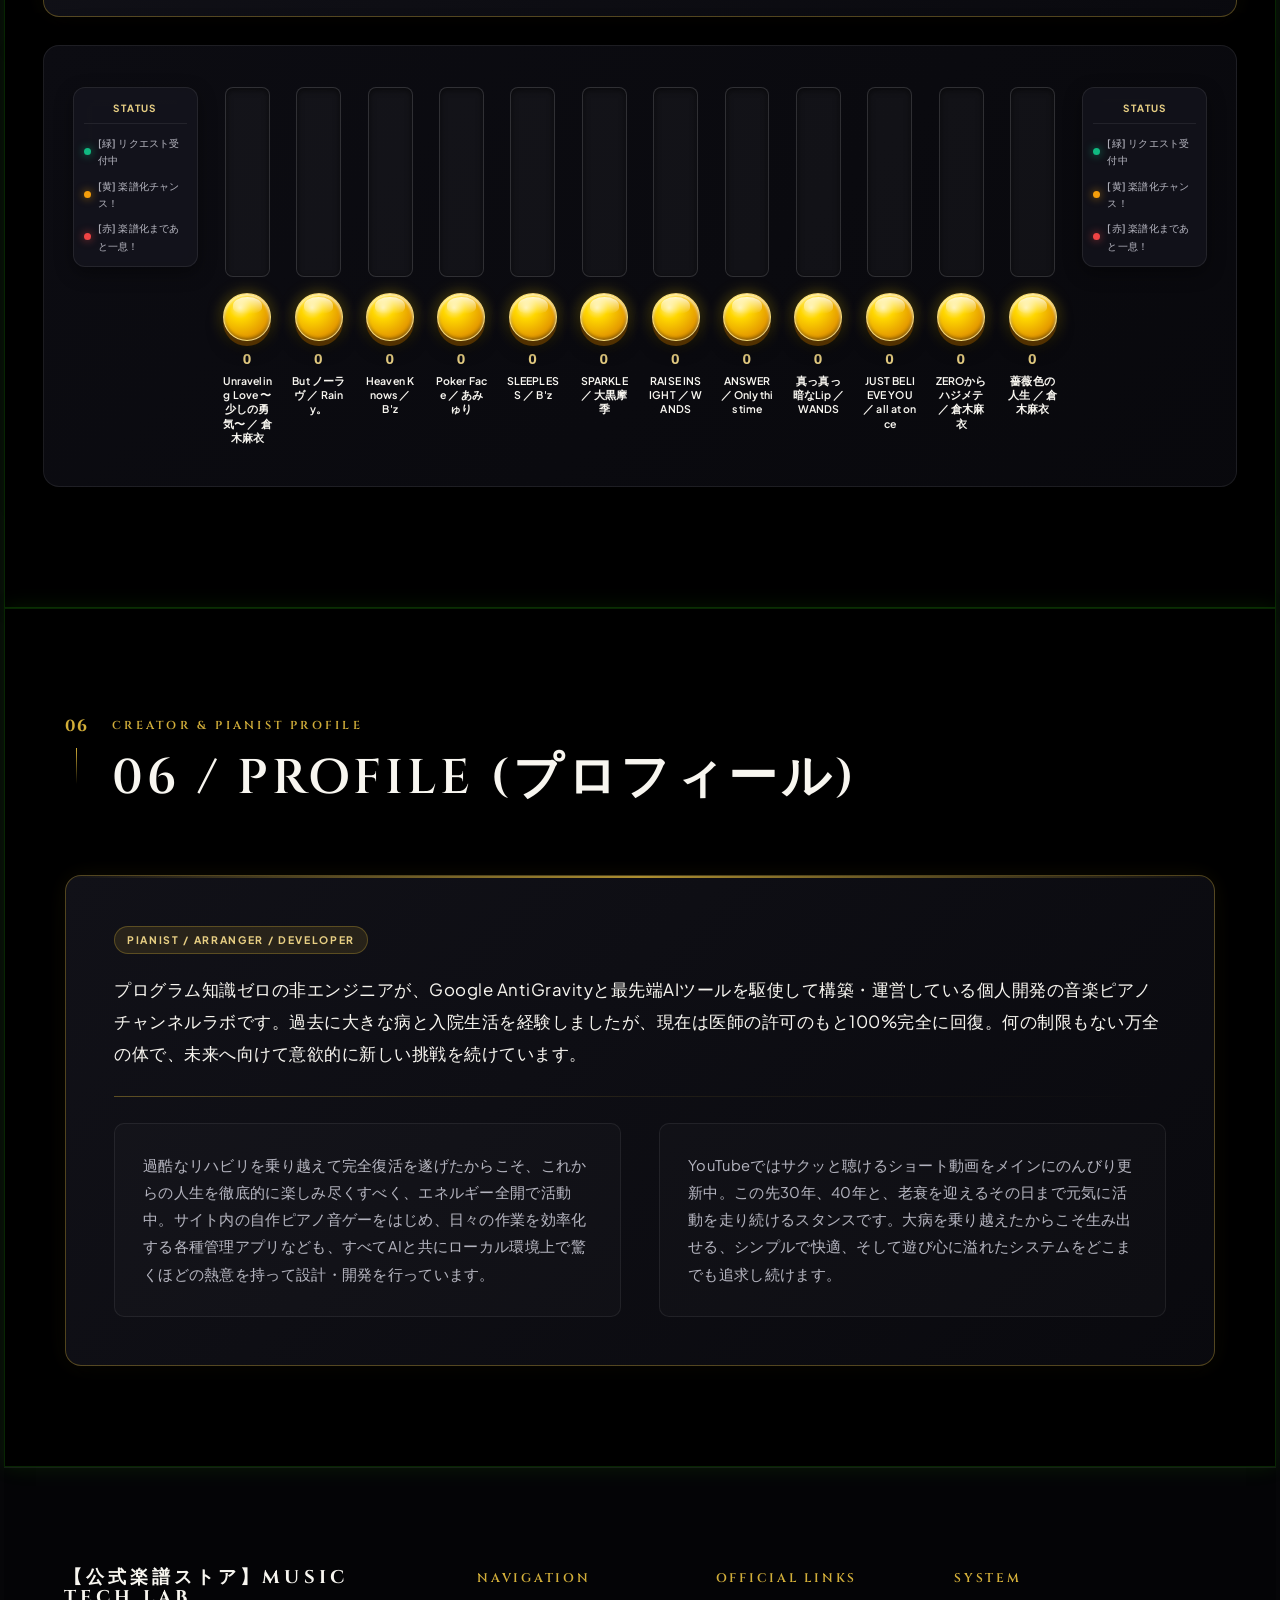
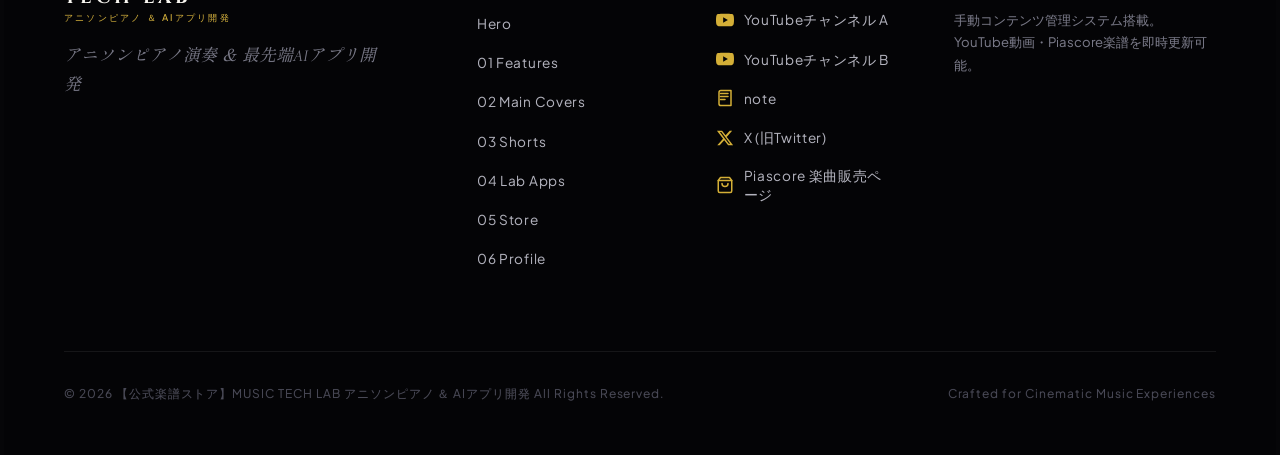
==== commit a4222c9e: "feat: Sync latest admin data, robust sync-data.json path resolution, and mobile cache busting" ====
--- a/index.html
+++ b/index.html
@@ -9,6 +9,11 @@
   <title>最新アニソン&ゲーム音楽・ピアノCH 【Music Tech Lab】</title>
   <meta name="description" content="最新アニソン＆ゲーム音楽とピアノが織りなす、洗練された響き。YouTube Data API連携による高音質ピアノ演奏アーカイブ。">
 
+  <!-- Force Fresh Cache Control for Mobile / iPad -->
+  <meta http-equiv="Cache-Control" content="no-cache, no-store, must-revalidate">
+  <meta http-equiv="Pragma" content="no-cache">
+  <meta http-equiv="Expires" content="0">
+
   <!-- Immediate Scroll Reset to Top -->
   <script>
     if ('scrollRestoration' in history) {
@@ -33,9 +38,9 @@
   <script src="https://cdnjs.cloudflare.com/ajax/libs/gsap/3.12.5/ScrollTrigger.min.js"></script>
 
   <!-- Stylesheets -->
-  <link rel="stylesheet" href="css/style.css">
+  <link rel="stylesheet" href="css/style.css?v=20261123v2">
   <!-- 3行のガッチャンココード -->
-  <link rel="stylesheet" href="css/arcade-style.css">
+  <link rel="stylesheet" href="css/arcade-style.css?v=20261123v2">
   <!-- 艶のある黒とネオン外枠、上部メニューの見た目をこの3行で本体に完全にドッキングする -->
 </head>
 <body class="is-loading">
@@ -87,8 +92,8 @@
           </svg>
         </span>
         <div class="logo-text-group">
-          <span class="logo-title" id="navChannelTitle">MUSIC TECH LAB</span>
-          <span class="logo-tag" id="navChannelTag">最新アニソン&ゲーム音楽・ピアノCH</span>
+          <span class="logo-title" id="navChannelTitle">【公式楽譜ストア】MUSIC TECH LAB</span>
+          <span class="logo-tag" id="navChannelTag">アニソンピアノ & AIアプリ開発</span>
         </div>
       </a>
 
@@ -158,27 +163,10 @@
           <div class="hero-brand-top">
             <span class="brand-pill" id="heroBrandPill"><i data-lucide="sparkles"></i> <span id="heroBrandPillText">OFFICIAL PIANO ARCHIVE</span></span>
           </div>
-          <h1 class="hero-title hero-title-fullname" id="heroMainTitle">
-            <span class="title-group-main">
-              <span class="title-segment segment-1">
-                <span class="text-white-glow">最新アニソン</span>
-                <span class="title-ampersand">＆</span>
-                <span class="text-white-glow">ゲーム音楽</span>
-              </span>
-              <span class="title-separator-dot">•</span>
-              <span class="title-segment segment-2">
-                <span class="gold-gradient-text text-piano-accent">ピアノCH</span>
-              </span>
-            </span>
-            <span class="title-group-brand">
-              <span class="brand-bracket">【</span>
-              <span class="brand-name-glow">Music Tech Lab</span>
-              <span class="brand-bracket">】</span>
-            </span>
-          </h1>
+          <h1 class="hero-title hero-title-fullname" id="heroMainTitle" style="white-space: pre-wrap;">【公式楽譜ストア】　　　　　　　  MUSIC TECH LAB
+アニソンピアノ ＆ 　　　　　　　　　AIアプリ開発</h1>
           <p class="hero-tagline" id="heroTagline">
-            88鍵が描き出す、原曲の熱量とシネマティックな音響美学。<br>
-            最新アニメ・ゲームの名曲を、初心者から愛好家まで楽しめるハイブリッド仕様でお届けします。
+            プログラミングコードを1ミリも書けない状態から、開発の相棒であるGemini（ジェミニ）と何回も相談を重ね、その設計図をGoogle AntiGravity（アンチグラビティ）に打ち込むことで、このWebサイトも4番メニューの自作ゲームもすべて二人三脚で構築しました。4番セクション【04 LAB APPS】にて実際に遊べますので、Windowsパソコンからぜひ気軽に体験してみてください！
           </p>
         </div>
 
@@ -1442,30 +1430,30 @@
           </div>
         </div>
 
-        <!-- Sheet Music Grid (3 Dummy Items for Piascore Sync Component) -->
+        <!-- Sheet Music Grid (Piascore Sync Component - Latest 3 Items) -->
         <div class="sheet-music-grid" id="sheetMusicGrid">
-          <!-- Item 1: 推しの子 ファタール -->
+          <!-- Item 1: オノガミ / メガテラ・ゼロ -->
           <div class="sheet-card" data-magnetic>
             <div class="sheet-thumb-box">
-              <img src="https://images.unsplash.com/photo-1514320291840-2e0a9bf2a9ae?q=80&w=800&auto=format&fit=crop" alt="ファタール ピアノ楽譜" class="sheet-thumb-img" loading="lazy">
+              <img src="https://s3-ap-northeast-1.amazonaws.com/image.piascore.com/store/coverimage/site_l/PLS090418.png" alt="オノガミ / メガテラ・ゼロ ピアノ楽譜" class="sheet-thumb-img" loading="lazy">
               <div class="sheet-badge-overlay">
                 <span class="sheet-tag-pill hot">HOT</span>
                 <span class="sheet-format-pill">PDF</span>
               </div>
             </div>
             <div class="sheet-card-body">
-              <span class="sheet-category">【推しの子】第2期 OP</span>
-              <h3 class="sheet-title" style="color: #ffffff; white-space: pre-wrap;">ファタール / GEMN</h3>
+              <span class="sheet-category">ドラゴンボール超　ビルス</span>
+              <h3 class="sheet-title" style="color: #c23838; white-space: pre-wrap;">オノガミ / メガテラ・ゼロ</h3>
               <p class="sheet-desc">
-                ダークで艶やかな旋律を完全再現。右手メロディ五線譜・ドレミ音階・CDEコード付きワンコーラス楽譜。
+                アニメ『ドラゴンボール超　ビルス』のオープニングテーマ、メガテラ・ゼロの「オノガミ」のピアノソロ楽譜です。<br>難易度は中級<br>ページ数は2ページ<br>原曲の持つ壮大でカッコいい世界観を、ぜひピアノソロでお楽しみください。
               </p>
               <div class="sheet-card-footer">
                 <div class="sheet-price">
                   <span class="price-currency">¥</span>
-                  <span class="price-val">440</span>
+                  <span class="price-val">220</span>
                   <span class="price-tax">(税込)</span>
                 </div>
-                <a href="https://piascore.com" target="_blank" rel="noopener noreferrer" class="btn-buy-piascore" data-magnetic>
+                <a href="https://store.piascore.com/scores/458160" target="_blank" rel="noopener noreferrer" class="btn-buy-piascore" data-magnetic>
                   <span>Piascoreで購入</span>
                   <i data-lucide="external-link"></i>
                 </a>
@@ -1473,28 +1461,28 @@
             </div>
           </div>
 
-          <!-- Item 2: 葬送のフリーレン 勇者 -->
+          <!-- Item 2: 完璧のペキ / ビッケブランカ -->
           <div class="sheet-card" data-magnetic>
             <div class="sheet-thumb-box">
-              <img src="https://images.unsplash.com/photo-1507838153414-b4b713384a76?q=80&w=800&auto=format&fit=crop" alt="勇者 ピアノ楽譜" class="sheet-thumb-img" loading="lazy">
+              <img src="https://s3-ap-northeast-1.amazonaws.com/image.piascore.com/store/coverimage/site_l/PLS090417.png" alt="完璧のペキ / ビッケブランカ ピアノ楽譜" class="sheet-thumb-img" loading="lazy">
               <div class="sheet-badge-overlay">
-                <span class="sheet-tag-pill popular">POPULAR</span>
+                <span class="sheet-tag-pill hot">HOT</span>
                 <span class="sheet-format-pill">PDF</span>
               </div>
             </div>
             <div class="sheet-card-body">
-              <span class="sheet-category">【葬送のフリーレン】OP</span>
-              <h3 class="sheet-title" style="color: #ffffff; white-space: pre-wrap;">勇者 / YOASOBI</h3>
+              <span class="sheet-category">完璧のペキ</span>
+              <h3 class="sheet-title" style="color: #1b80d8; white-space: pre-wrap;">完璧のペキ / ビッケブランカ</h3>
               <p class="sheet-desc">
-                壮大で疾走感あふれるアレンジ。初心者も弾きやすいドレミ案内付きワンコーラスピアノ楽譜。
+                アニメ『完璧のペキ』のオープニングテーマ、ビッケブランカの「完璧のペキ」のピアノソロ楽譜です。<br>難易度は中級<br>ページ数は2ページ<br>原曲の持つポップで力強い世界観を、ぜひピアノソロでお楽しみください。
               </p>
               <div class="sheet-card-footer">
                 <div class="sheet-price">
                   <span class="price-currency">¥</span>
-                  <span class="price-val">440</span>
+                  <span class="price-val">220</span>
                   <span class="price-tax">(税込)</span>
                 </div>
-                <a href="https://piascore.com" target="_blank" rel="noopener noreferrer" class="btn-buy-piascore" data-magnetic>
+                <a href="https://store.piascore.com/scores/457998" target="_blank" rel="noopener noreferrer" class="btn-buy-piascore" data-magnetic>
                   <span>Piascoreで購入</span>
                   <i data-lucide="external-link"></i>
                 </a>
@@ -1502,28 +1490,28 @@
             </div>
           </div>
 
-          <!-- Item 3: 原神 フォンテーヌテーマ -->
+          <!-- Item 3: 雲を抜け風下へ私だけ / ヨルシカ -->
           <div class="sheet-card" data-magnetic>
             <div class="sheet-thumb-box">
-              <img src="https://images.unsplash.com/photo-1511671782779-c97d3d27a1d4?q=80&w=800&auto=format&fit=crop" alt="原神 フォンテーヌ ピアノ楽譜" class="sheet-thumb-img" loading="lazy">
+              <img src="https://s3-ap-northeast-1.amazonaws.com/image.piascore.com/store/coverimage/site_l/PLS090416.png" alt="雲を抜け風下へ私だけ / ヨルシカ ピアノ楽譜" class="sheet-thumb-img" loading="lazy">
               <div class="sheet-badge-overlay">
-                <span class="sheet-tag-pill game">GAME MUSIC</span>
+                <span class="sheet-tag-pill new">NEW</span>
                 <span class="sheet-format-pill">PDF</span>
               </div>
             </div>
             <div class="sheet-card-body">
-              <span class="sheet-category">【原神 / Genshin Impact】</span>
-              <h3 class="sheet-title" style="color: #ffffff; white-space: pre-wrap;">フォンテーヌ メインテーマ</h3>
+              <span class="sheet-category">雲を抜け風下へ私だけ</span>
+              <h3 class="sheet-title" style="color: #a878d6; white-space: pre-wrap;">雲を抜け風下へ私だけ /                                    ヨルシカ</h3>
               <p class="sheet-desc">
-                美しく優美な水上都市のワルツ。華麗なアルペジオとメロディを両立したソロピアノ楽譜。
+                ヨルシカの「雲を抜け風下へ私だけ」のピアノソロ楽譜です。<br>難易度は中級<br>ページ数は2ページ<br>原曲の持つ切なく美しい世界観を、ぜひピアノソロでお楽しみください。
               </p>
               <div class="sheet-card-footer">
                 <div class="sheet-price">
                   <span class="price-currency">¥</span>
-                  <span class="price-val">440</span>
+                  <span class="price-val">220</span>
                   <span class="price-tax">(税込)</span>
                 </div>
-                <a href="https://piascore.com" target="_blank" rel="noopener noreferrer" class="btn-buy-piascore" data-magnetic>
+                <a href="https://store.piascore.com/scores/457173" target="_blank" rel="noopener noreferrer" class="btn-buy-piascore" data-magnetic>
                   <span>Piascoreで購入</span>
                   <i data-lucide="external-link"></i>
                 </a>
@@ -3492,22 +3480,22 @@
   </div>
 
   <!-- Scripts -->
-  <script src="js/config.js"></script>
-  <script src="js/demo-data.js"></script>
-  <script src="js/sound-engine.js"></script>
-  <script src="js/youtube-service.js"></script>
-  <script src="js/animations.js"></script>
-  <script src="js/app.js"></script>
+  <script src="js/config.js?v=20261123v2"></script>
+  <script src="js/demo-data.js?v=20261123v2"></script>
+  <script src="js/sound-engine.js?v=20261123v2"></script>
+  <script src="js/youtube-service.js?v=20261123v2"></script>
+  <script src="js/animations.js?v=20261123v2"></script>
+  <script src="js/app.js?v=20261123v2"></script>
   <!-- 端末識別個別ロックシステム（相互不可侵シールド）パッチ合流 -->
-  <script src="js/vote-lock-patch.js"></script>
+  <script src="js/vote-lock-patch.js?v=20261123v2"></script>
   <!-- 管理者認証・ボタン完全隠蔽＆不正アクセス遮断セキュリティパッチ合流 -->
-  <script src="js/admin-shield-patch.js"></script>
+  <script src="js/admin-shield-patch.js?v=20261123v2"></script>
   <!-- ゲーム音声完全消音＆居残りBGM強制終了セキュリティシールド合流 -->
-  <script src="js/game-audio-shield.js"></script>
+  <script src="js/game-audio-shield.js?v=20261123v2"></script>
   <!-- 世界全端末リアルタイム数値完全連動・超軽量通信エンジン（CDN） -->
   <script src="https://cdnjs.cloudflare.com/ajax/libs/mqtt/5.3.5/mqtt.min.js"></script>
   <!-- 世界全端末リアルタイム数値完全連動化システム（自動ドッキング） -->
-  <script src="js/global-realtime-sync.js"></script>
+  <script src="js/global-realtime-sync.js?v=20261123v2"></script>
 
   <!-- Mobile & iOS Safari Game Environment Optimization -->
   <script>
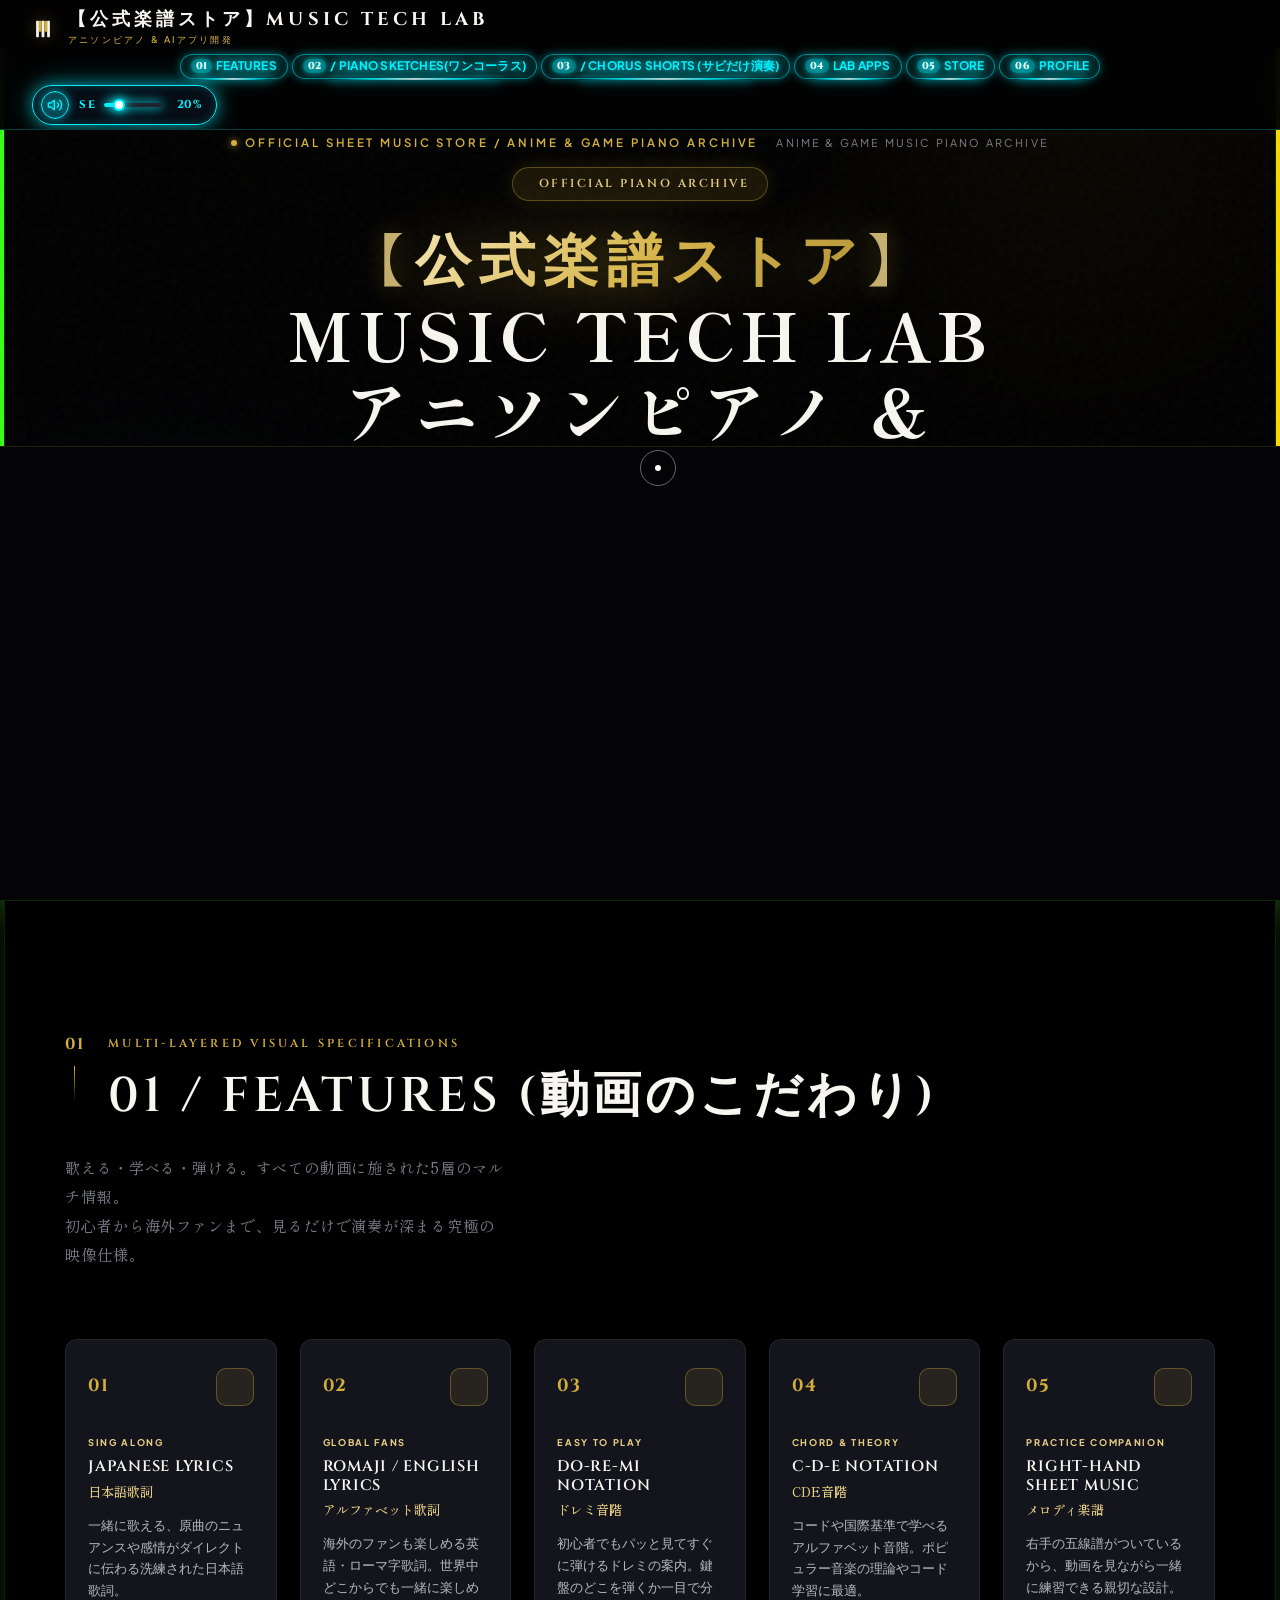
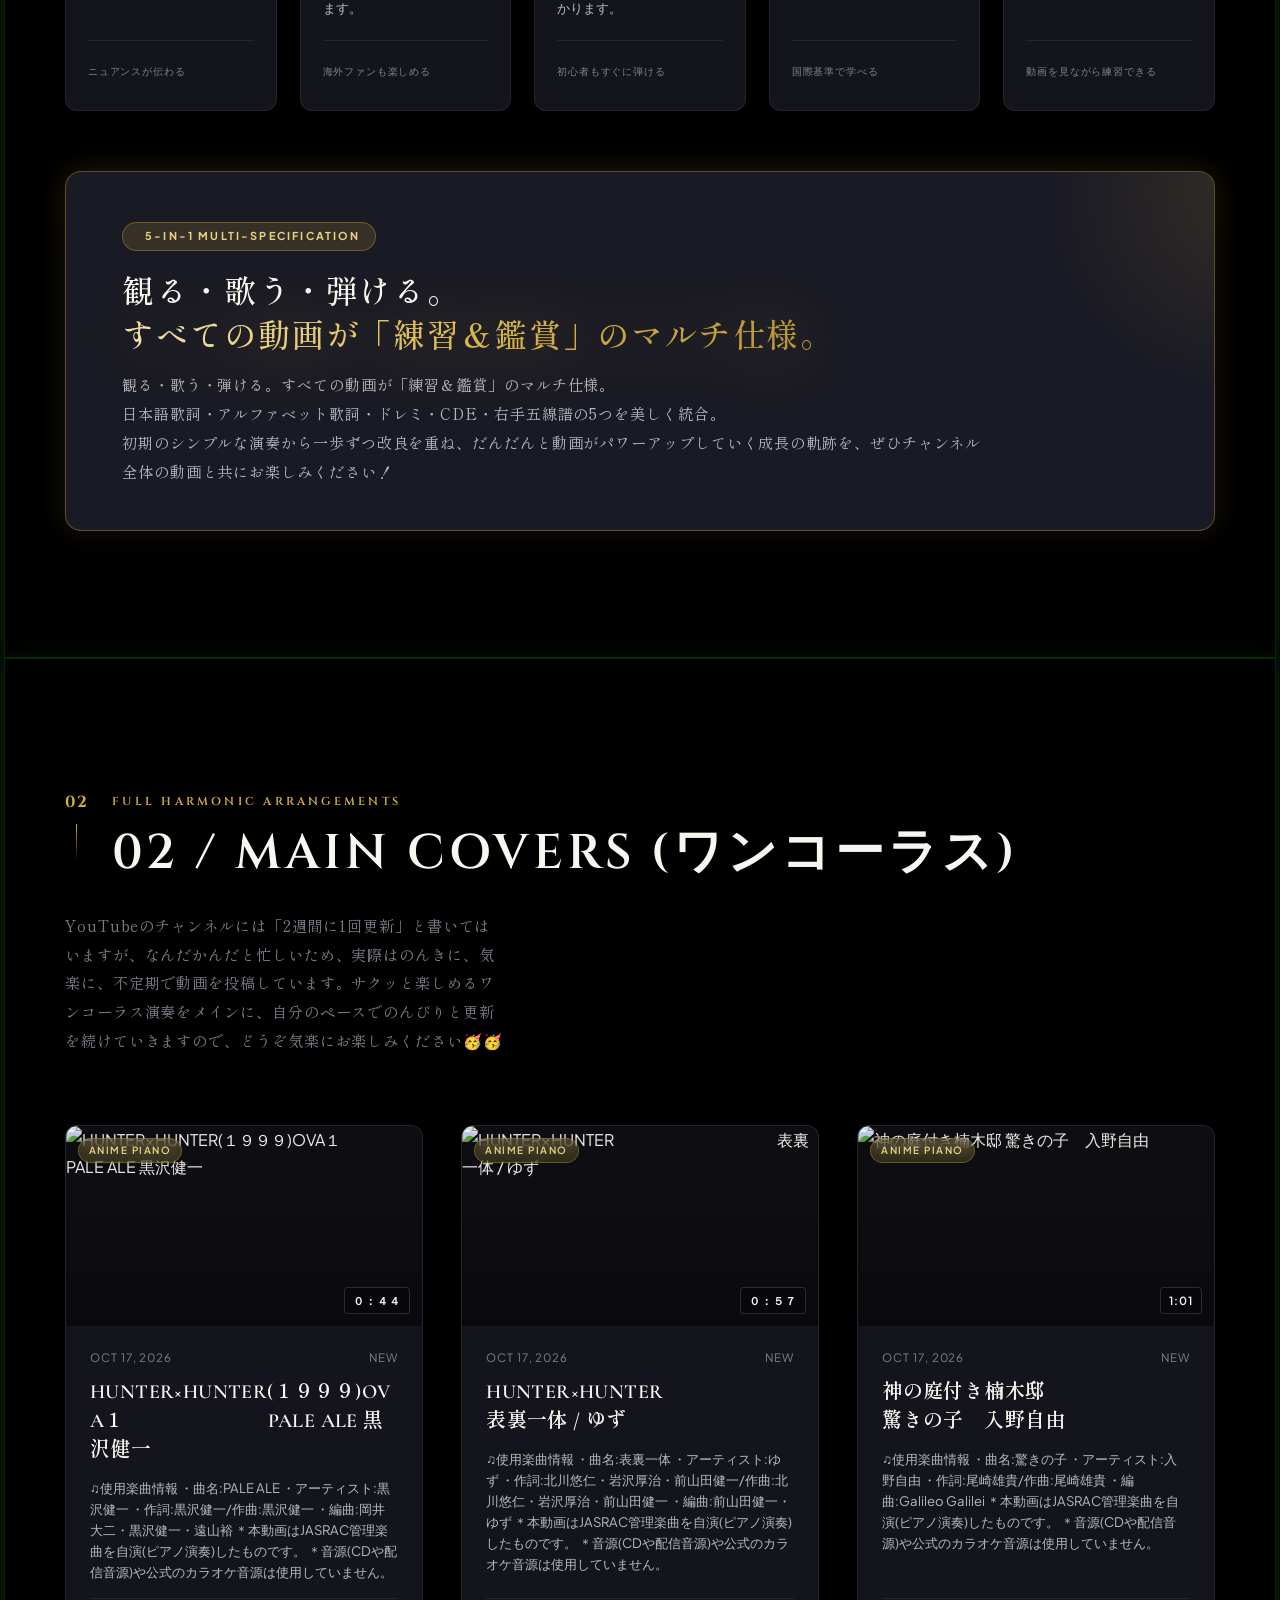
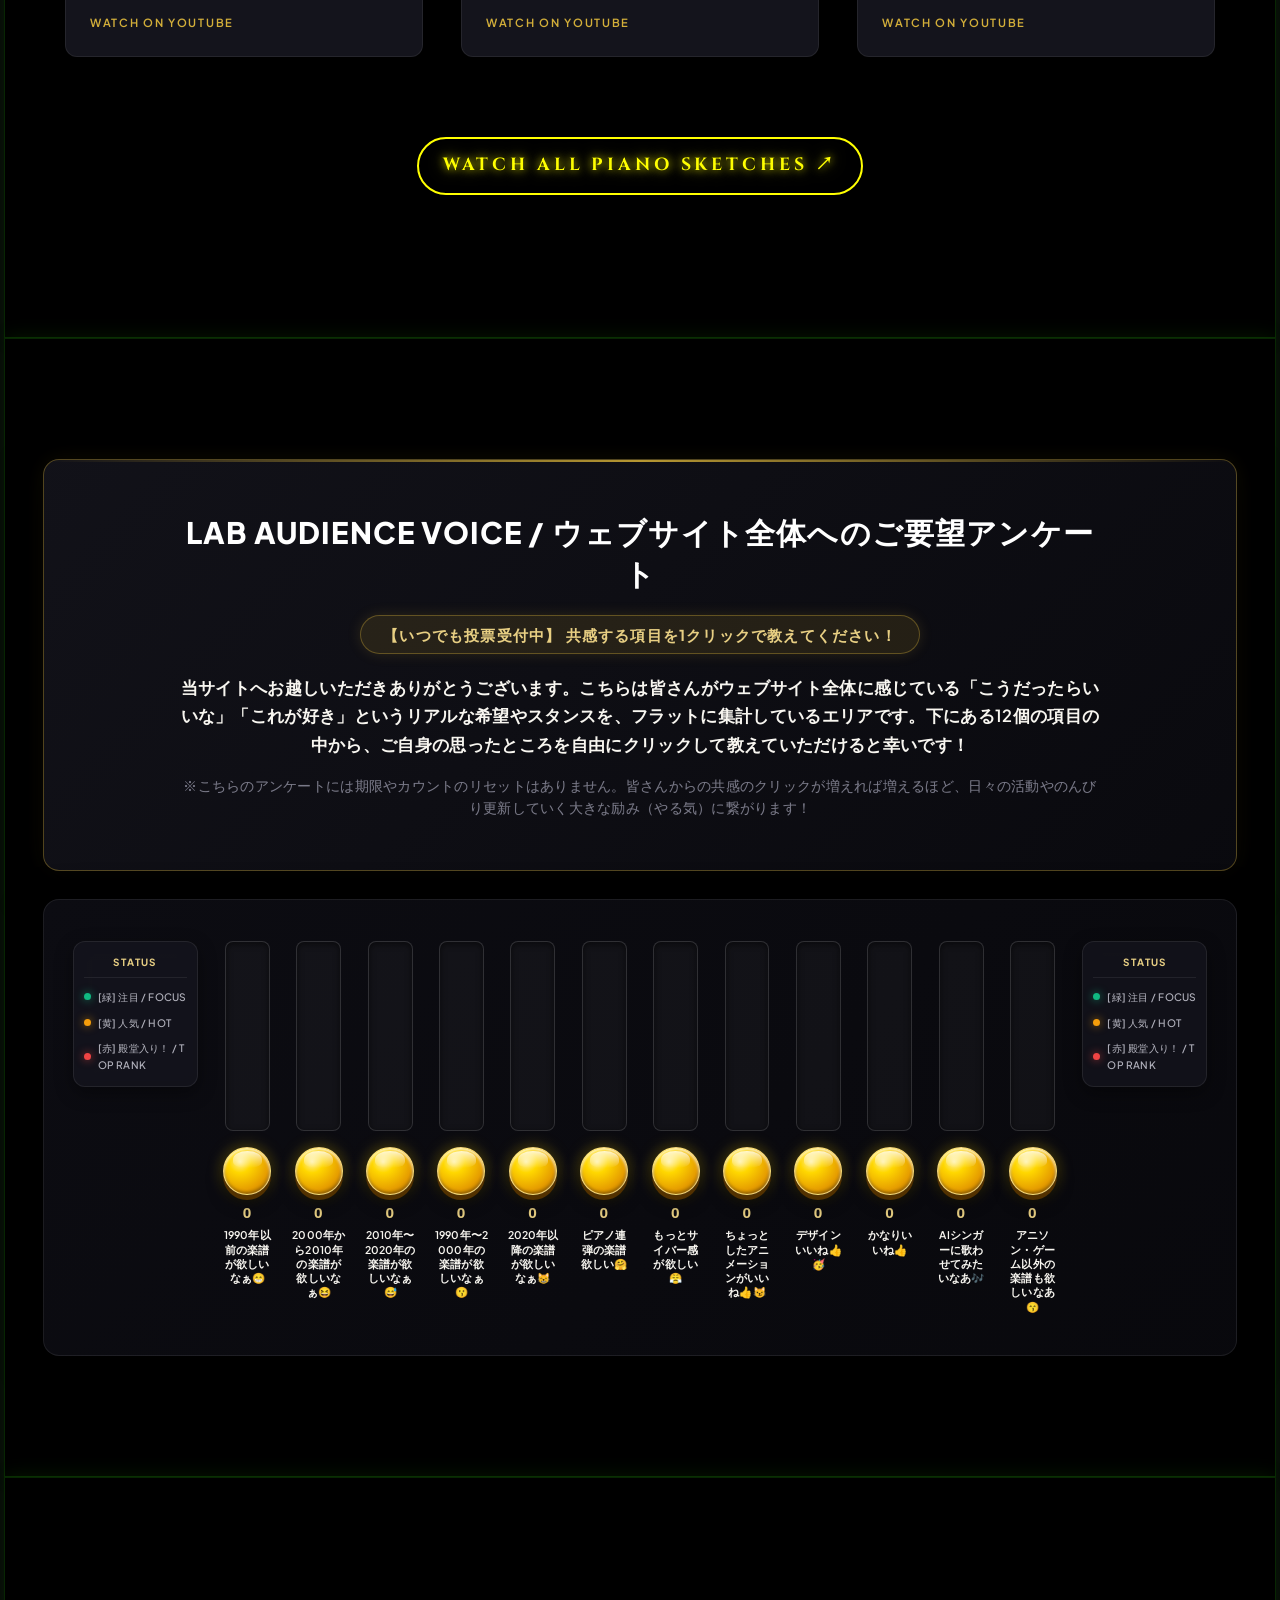
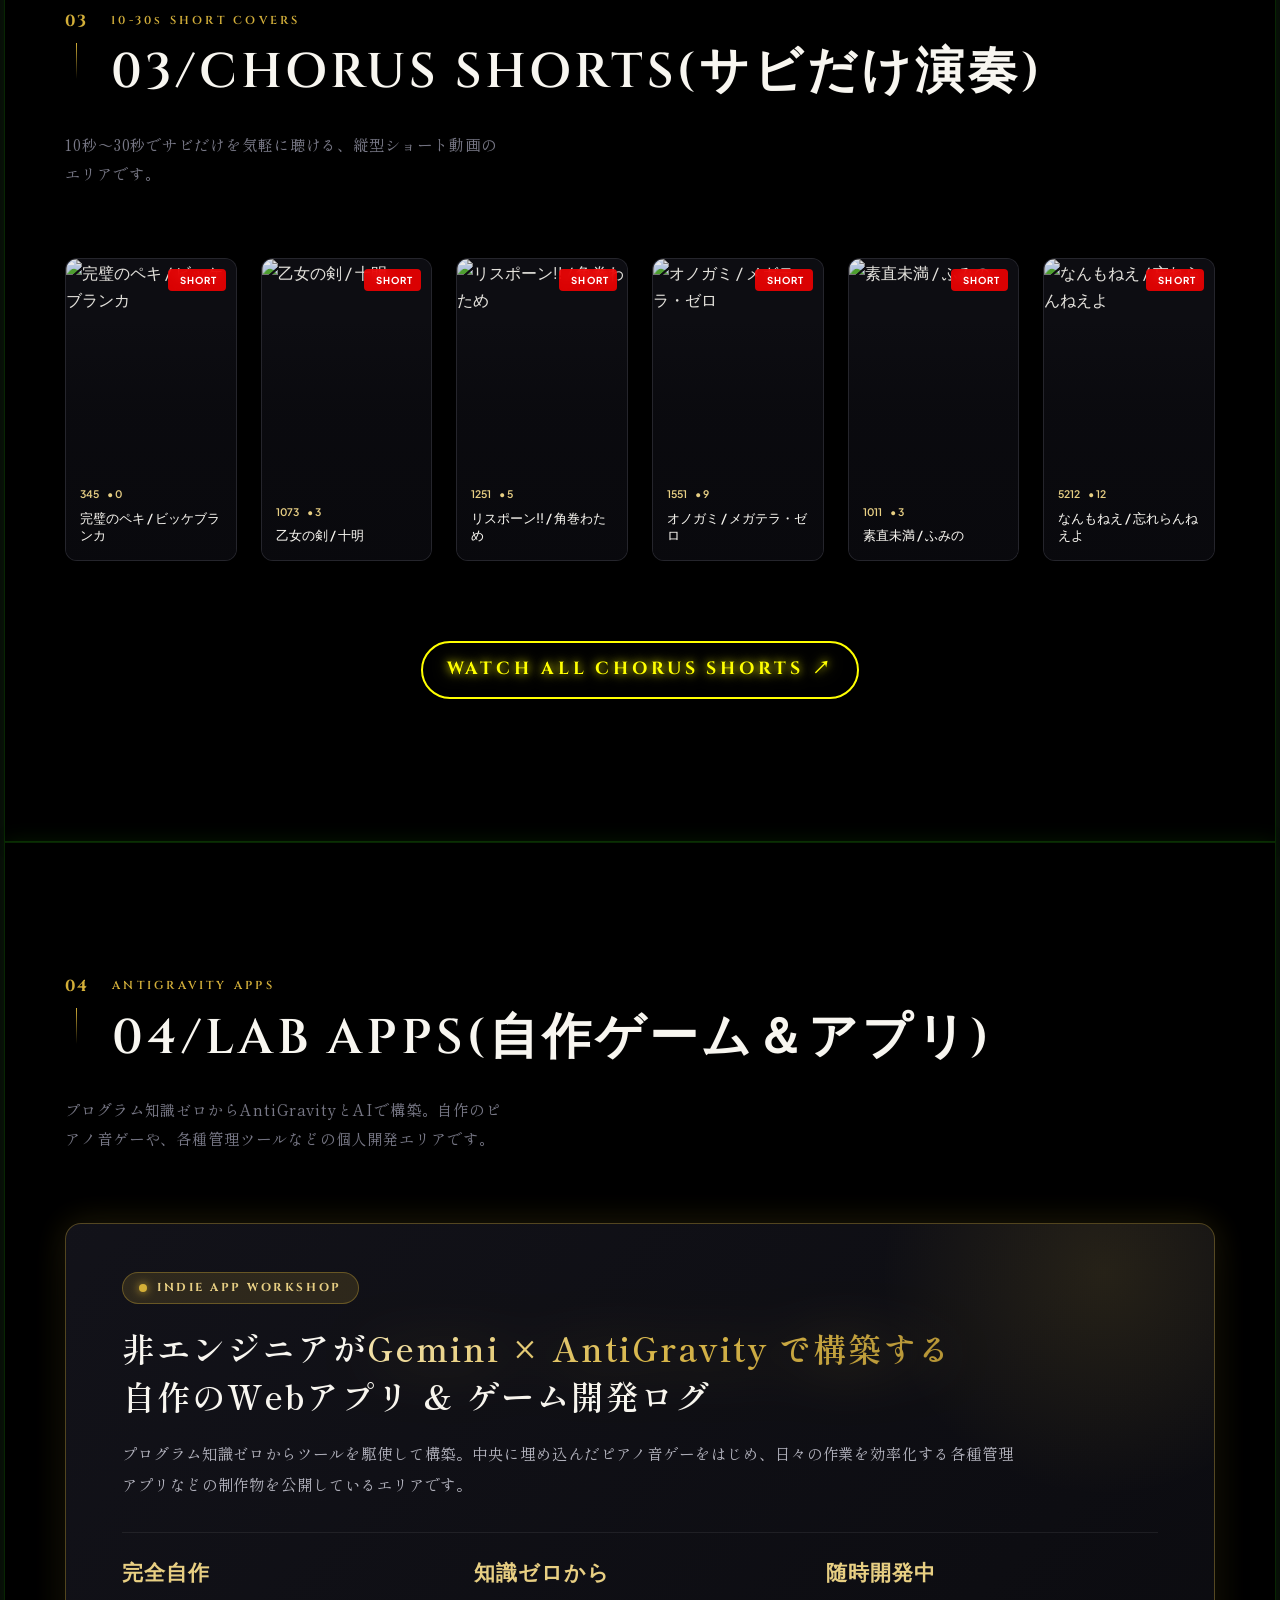
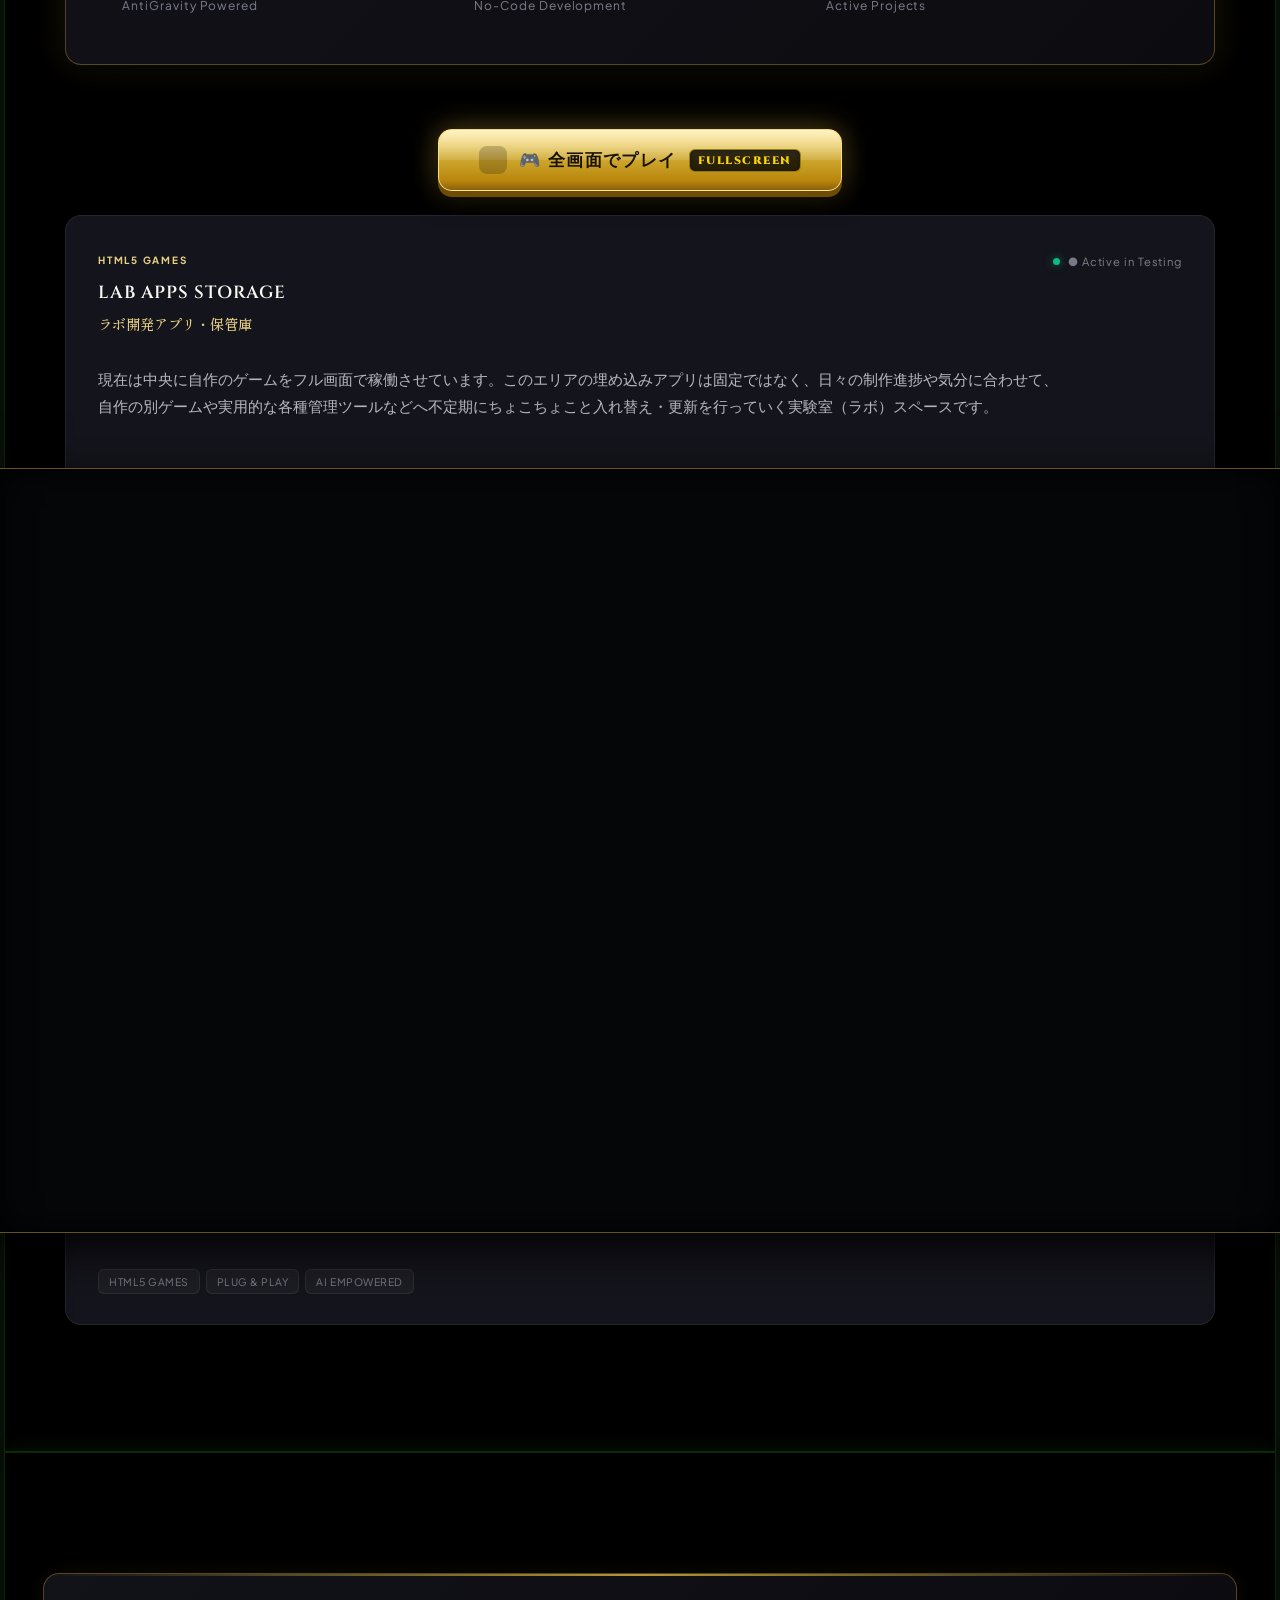
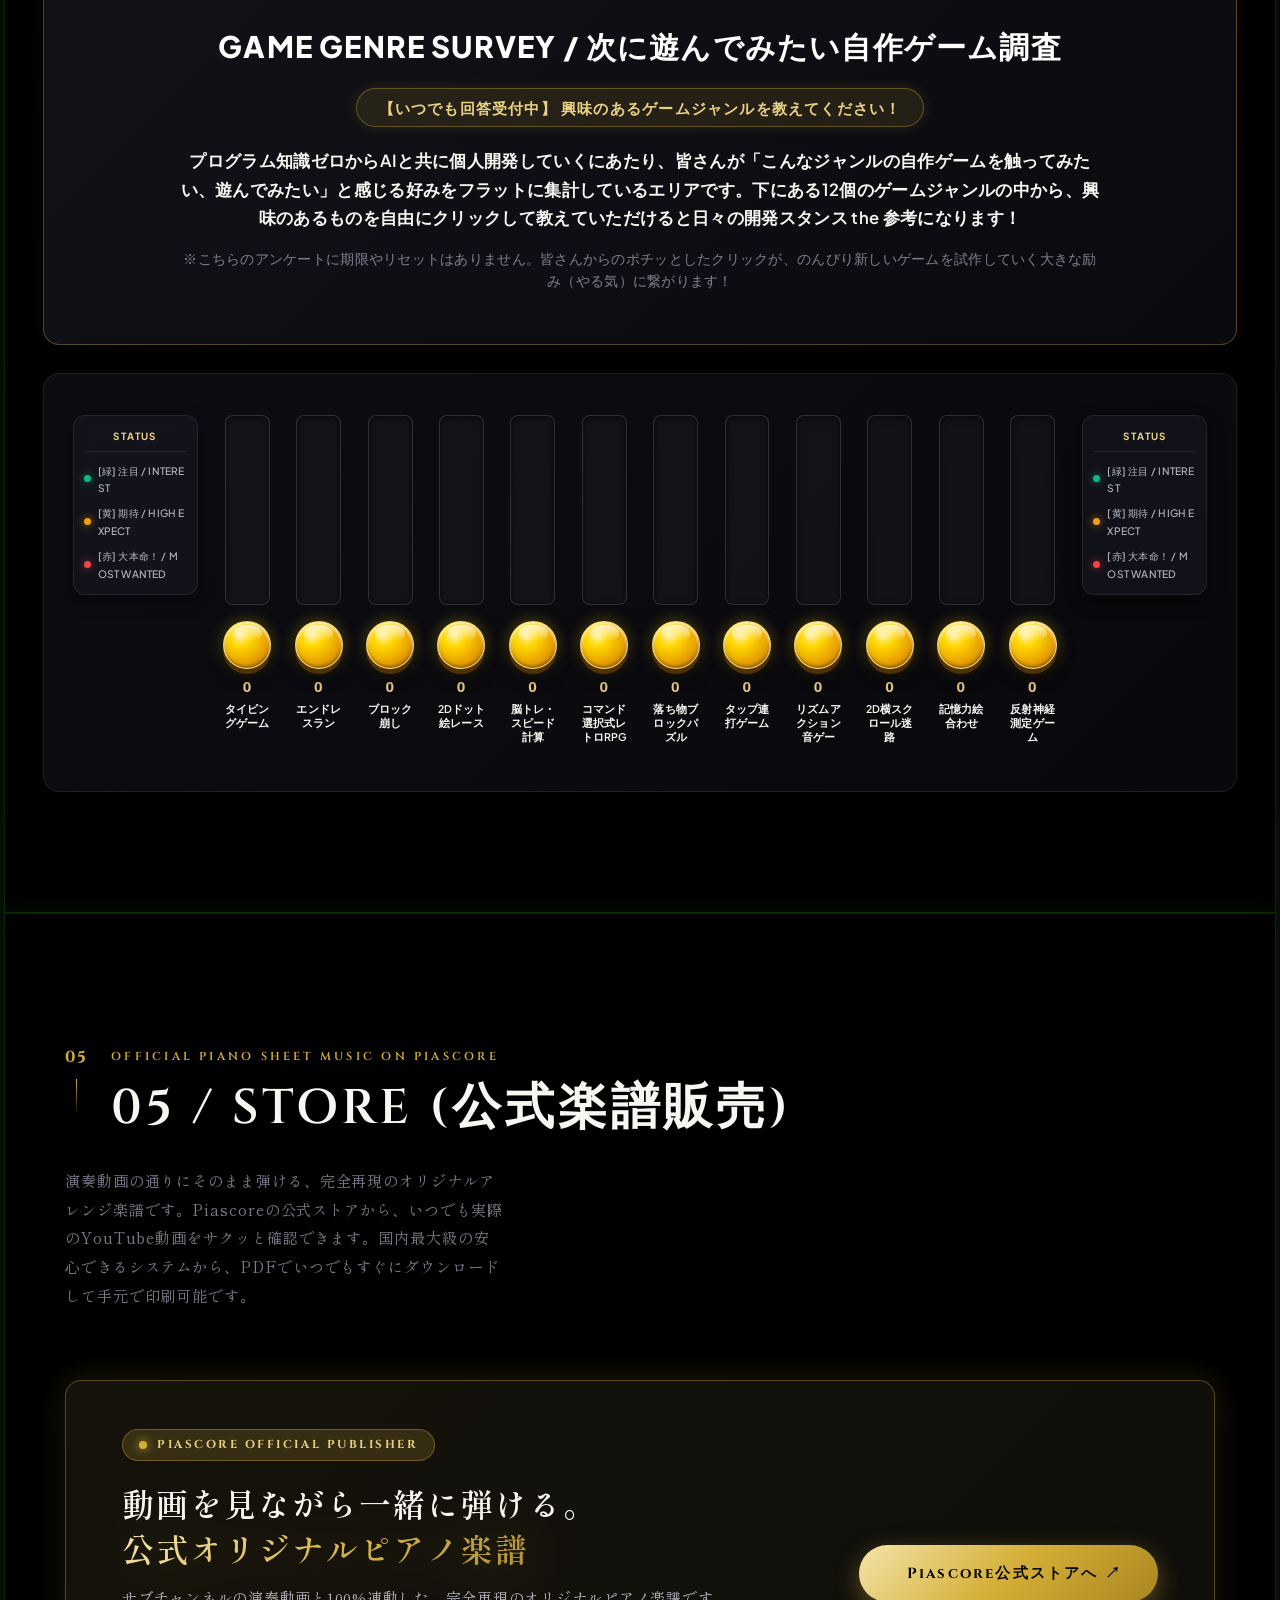
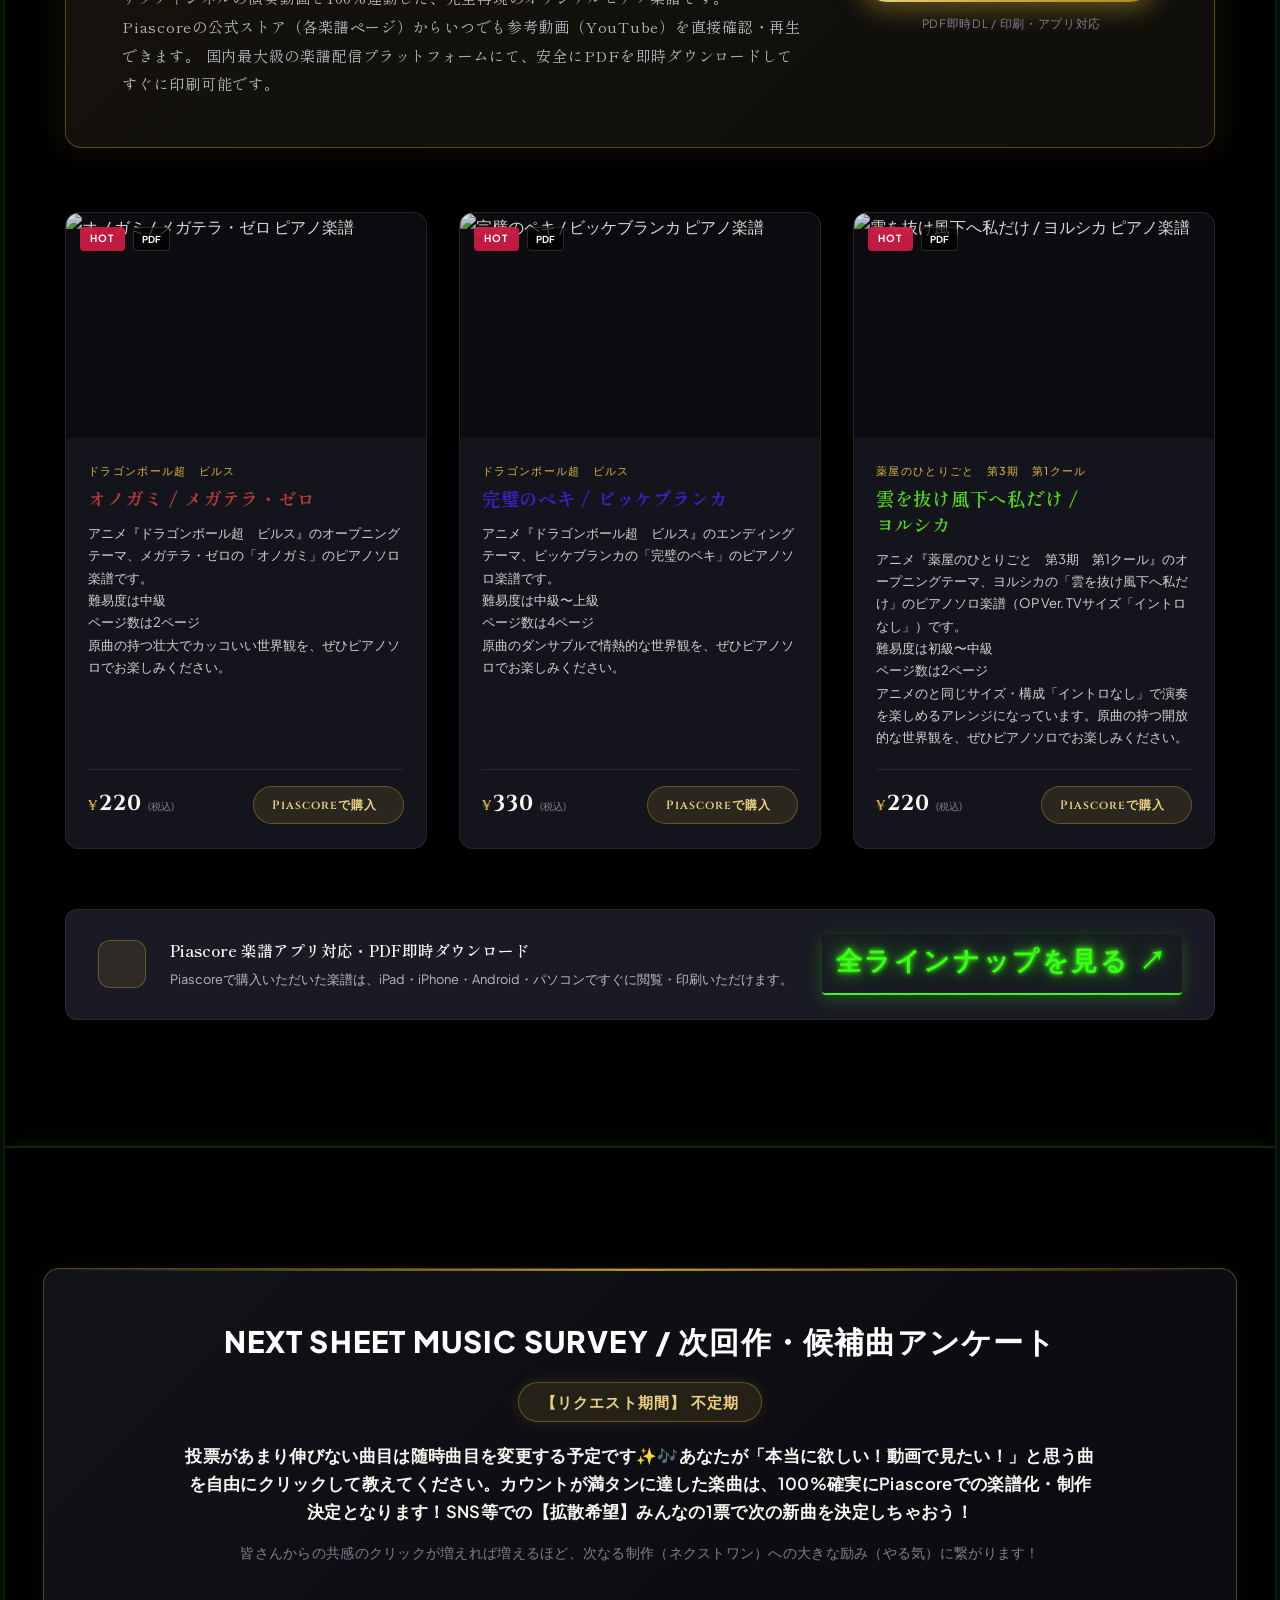
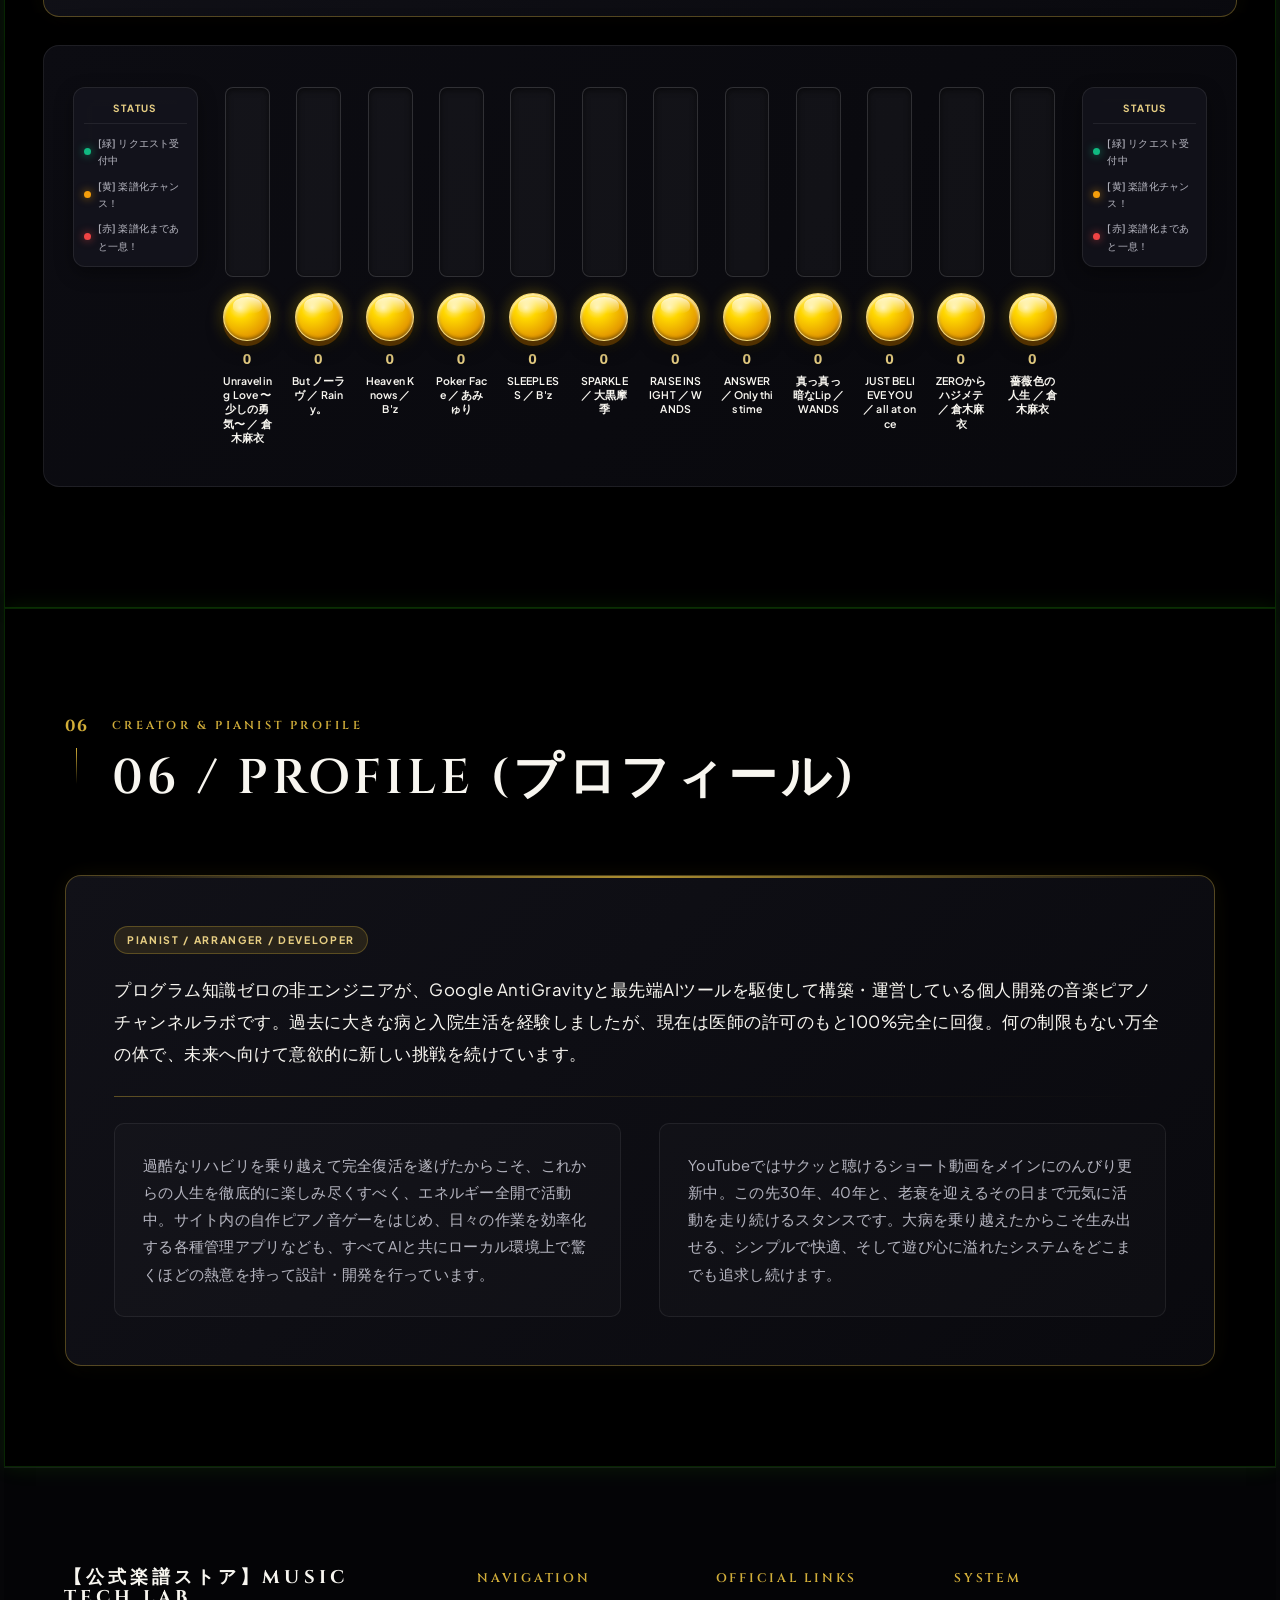
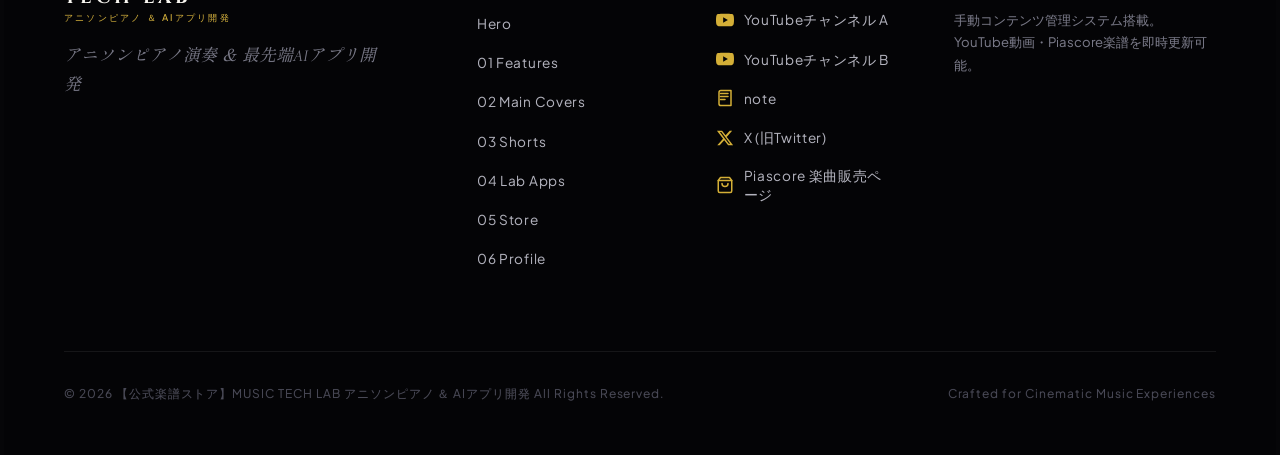
==== commit ef3d95d2: "feat: Connect latest admin data direct sync and auto publish to production" ====
--- a/index.html
+++ b/index.html
@@ -3480,22 +3480,53 @@
   </div>
 
   <!-- Scripts -->
-  <script src="js/config.js?v=20261123v2"></script>
-  <script src="js/demo-data.js?v=20261123v2"></script>
-  <script src="js/sound-engine.js?v=20261123v2"></script>
-  <script src="js/youtube-service.js?v=20261123v2"></script>
-  <script src="js/animations.js?v=20261123v2"></script>
-  <script src="js/app.js?v=20261123v2"></script>
+  <script src="js/config.js?v=20261123v3"></script>
+  <script src="js/demo-data.js?v=20261123v3"></script>
+  <!-- 同期データ最速プレハイドレーション（GitHub Pages・全端末即時表示） -->
+  <script>
+    (function() {
+      try {
+        if (window.DEMO_DATA) {
+          const map = {
+            piano_cinema_custom_header_info: window.DEMO_DATA.customHeaderInfo,
+            piano_cinema_custom_hero_info: window.DEMO_DATA.customHeroInfo,
+            piano_cinema_custom_features_info: window.DEMO_DATA.customFeaturesInfo,
+            piano_cinema_custom_regular_info: window.DEMO_DATA.customRegularInfo,
+            piano_cinema_custom_shorts_info: window.DEMO_DATA.customShortsInfo,
+            piano_cinema_custom_lab_info: window.DEMO_DATA.customLabInfo,
+            piano_cinema_custom_store_info: window.DEMO_DATA.customStoreInfo,
+            piano_cinema_custom_profile_info: window.DEMO_DATA.customProfileInfo,
+            piano_cinema_custom_request_info: window.DEMO_DATA.customRequestInfo,
+            piano_cinema_custom_request2_info: window.DEMO_DATA.customRequest2Info,
+            piano_cinema_custom_request3_info: window.DEMO_DATA.customRequest3Info,
+            piano_cinema_custom_footer_info: window.DEMO_DATA.customFooterInfo,
+            piano_cinema_custom_channel_a: window.DEMO_DATA.regularVideos,
+            piano_cinema_custom_channel_b: window.DEMO_DATA.shortsVideos,
+            piano_cinema_custom_sheets: window.DEMO_DATA.sheets
+          };
+          for (const [k, v] of Object.entries(map)) {
+            if (v && (!localStorage.getItem(k) || window.location.protocol !== 'file:')) {
+              localStorage.setItem(k, JSON.stringify(v));
+            }
+          }
+        }
+      } catch (e) {}
+    })();
+  </script>
+  <script src="js/sound-engine.js?v=20261123v3"></script>
+  <script src="js/youtube-service.js?v=20261123v3"></script>
+  <script src="js/animations.js?v=20261123v3"></script>
+  <script src="js/app.js?v=20261123v3"></script>
   <!-- 端末識別個別ロックシステム（相互不可侵シールド）パッチ合流 -->
-  <script src="js/vote-lock-patch.js?v=20261123v2"></script>
+  <script src="js/vote-lock-patch.js?v=20261123v3"></script>
   <!-- 管理者認証・ボタン完全隠蔽＆不正アクセス遮断セキュリティパッチ合流 -->
-  <script src="js/admin-shield-patch.js?v=20261123v2"></script>
+  <script src="js/admin-shield-patch.js?v=20261123v3"></script>
   <!-- ゲーム音声完全消音＆居残りBGM強制終了セキュリティシールド合流 -->
-  <script src="js/game-audio-shield.js?v=20261123v2"></script>
+  <script src="js/game-audio-shield.js?v=20261123v3"></script>
   <!-- 世界全端末リアルタイム数値完全連動・超軽量通信エンジン（CDN） -->
   <script src="https://cdnjs.cloudflare.com/ajax/libs/mqtt/5.3.5/mqtt.min.js"></script>
   <!-- 世界全端末リアルタイム数値完全連動化システム（自動ドッキング） -->
-  <script src="js/global-realtime-sync.js?v=20261123v2"></script>
+  <script src="js/global-realtime-sync.js?v=20261123v3"></script>
 
   <!-- Mobile & iOS Safari Game Environment Optimization -->
   <script>
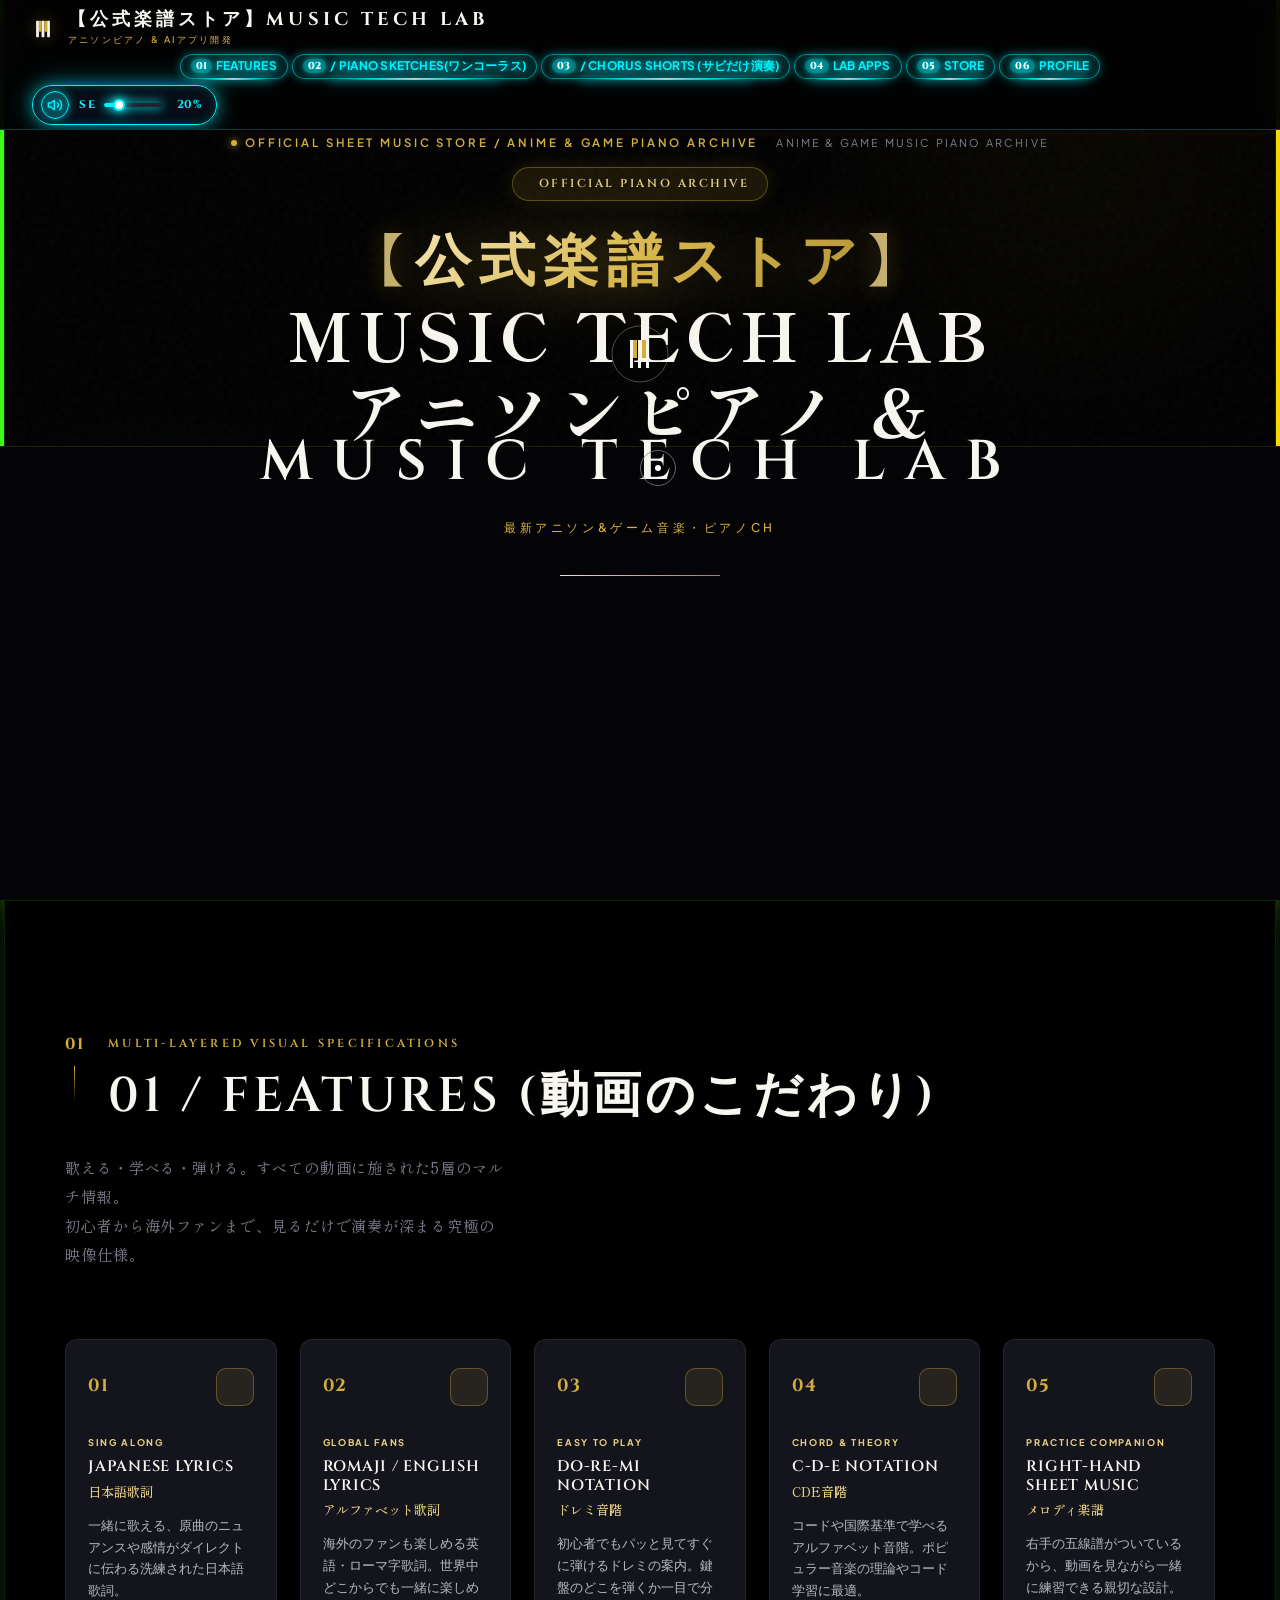
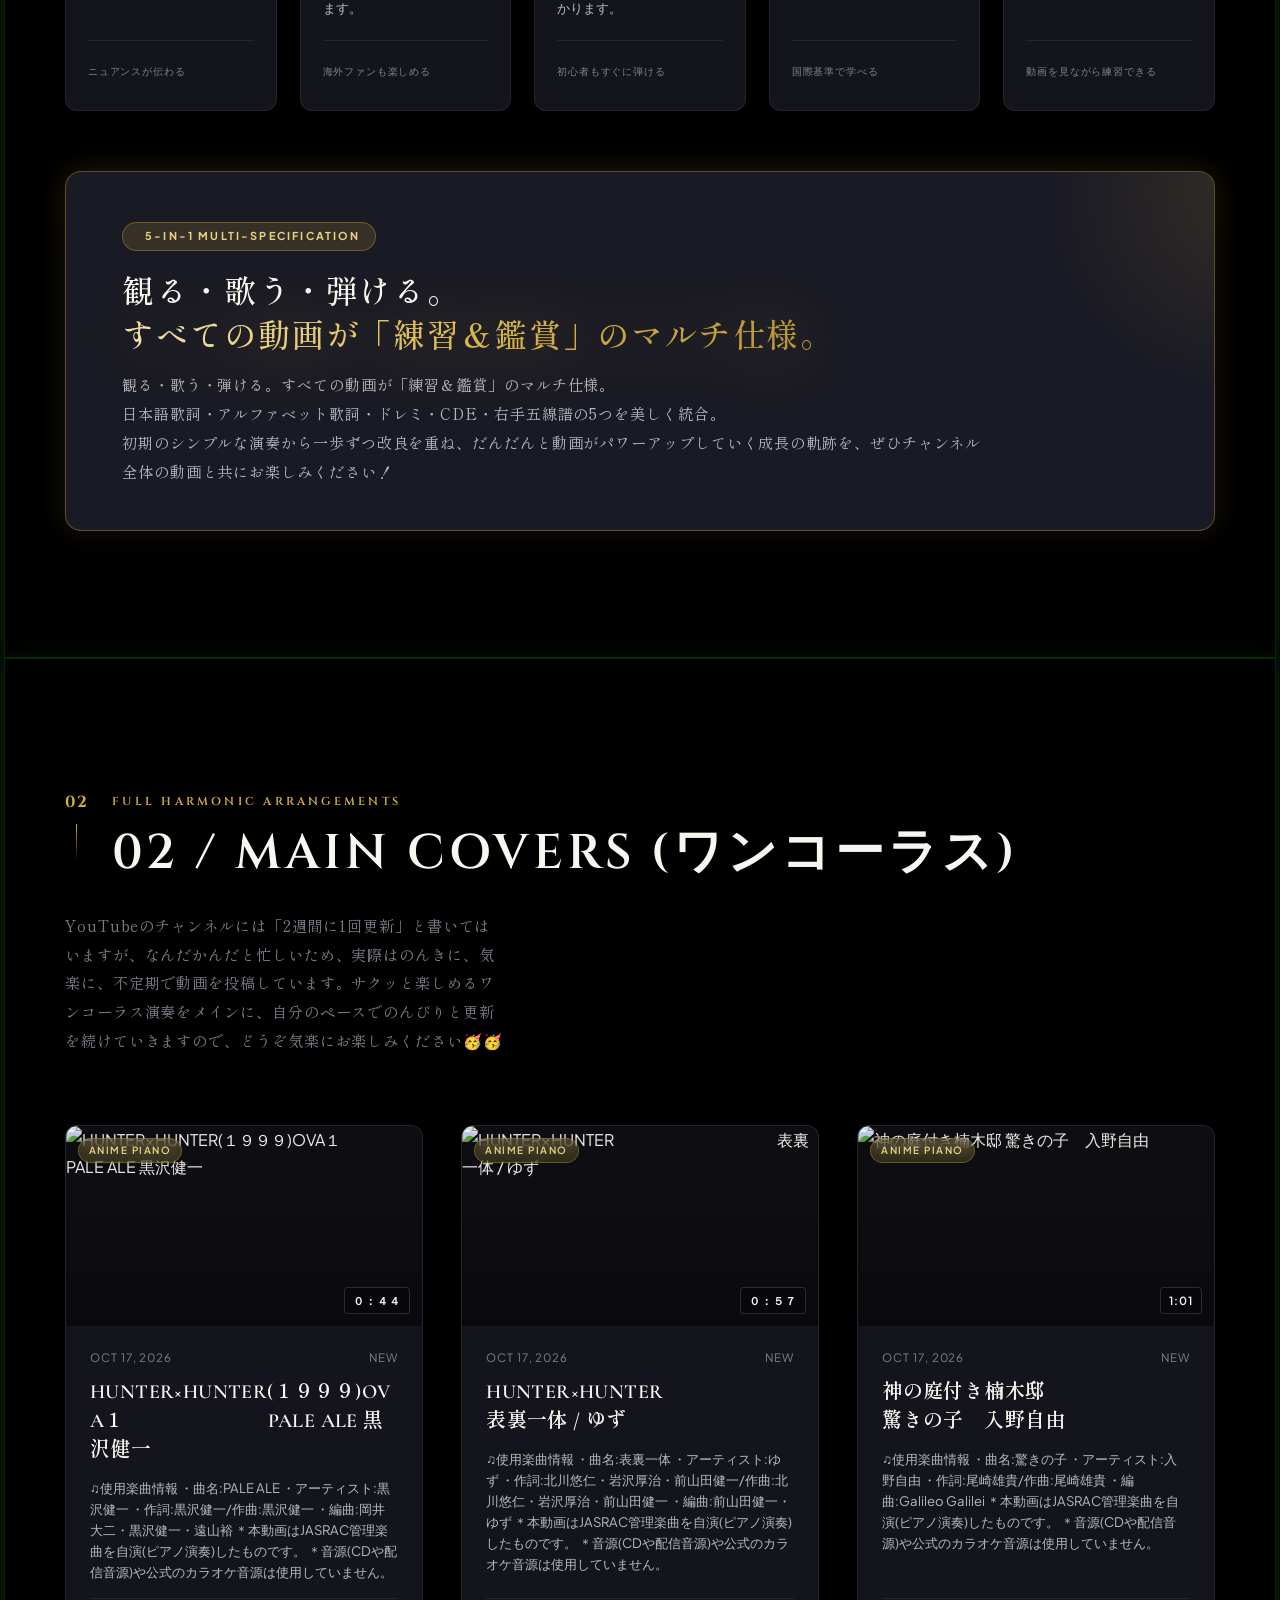
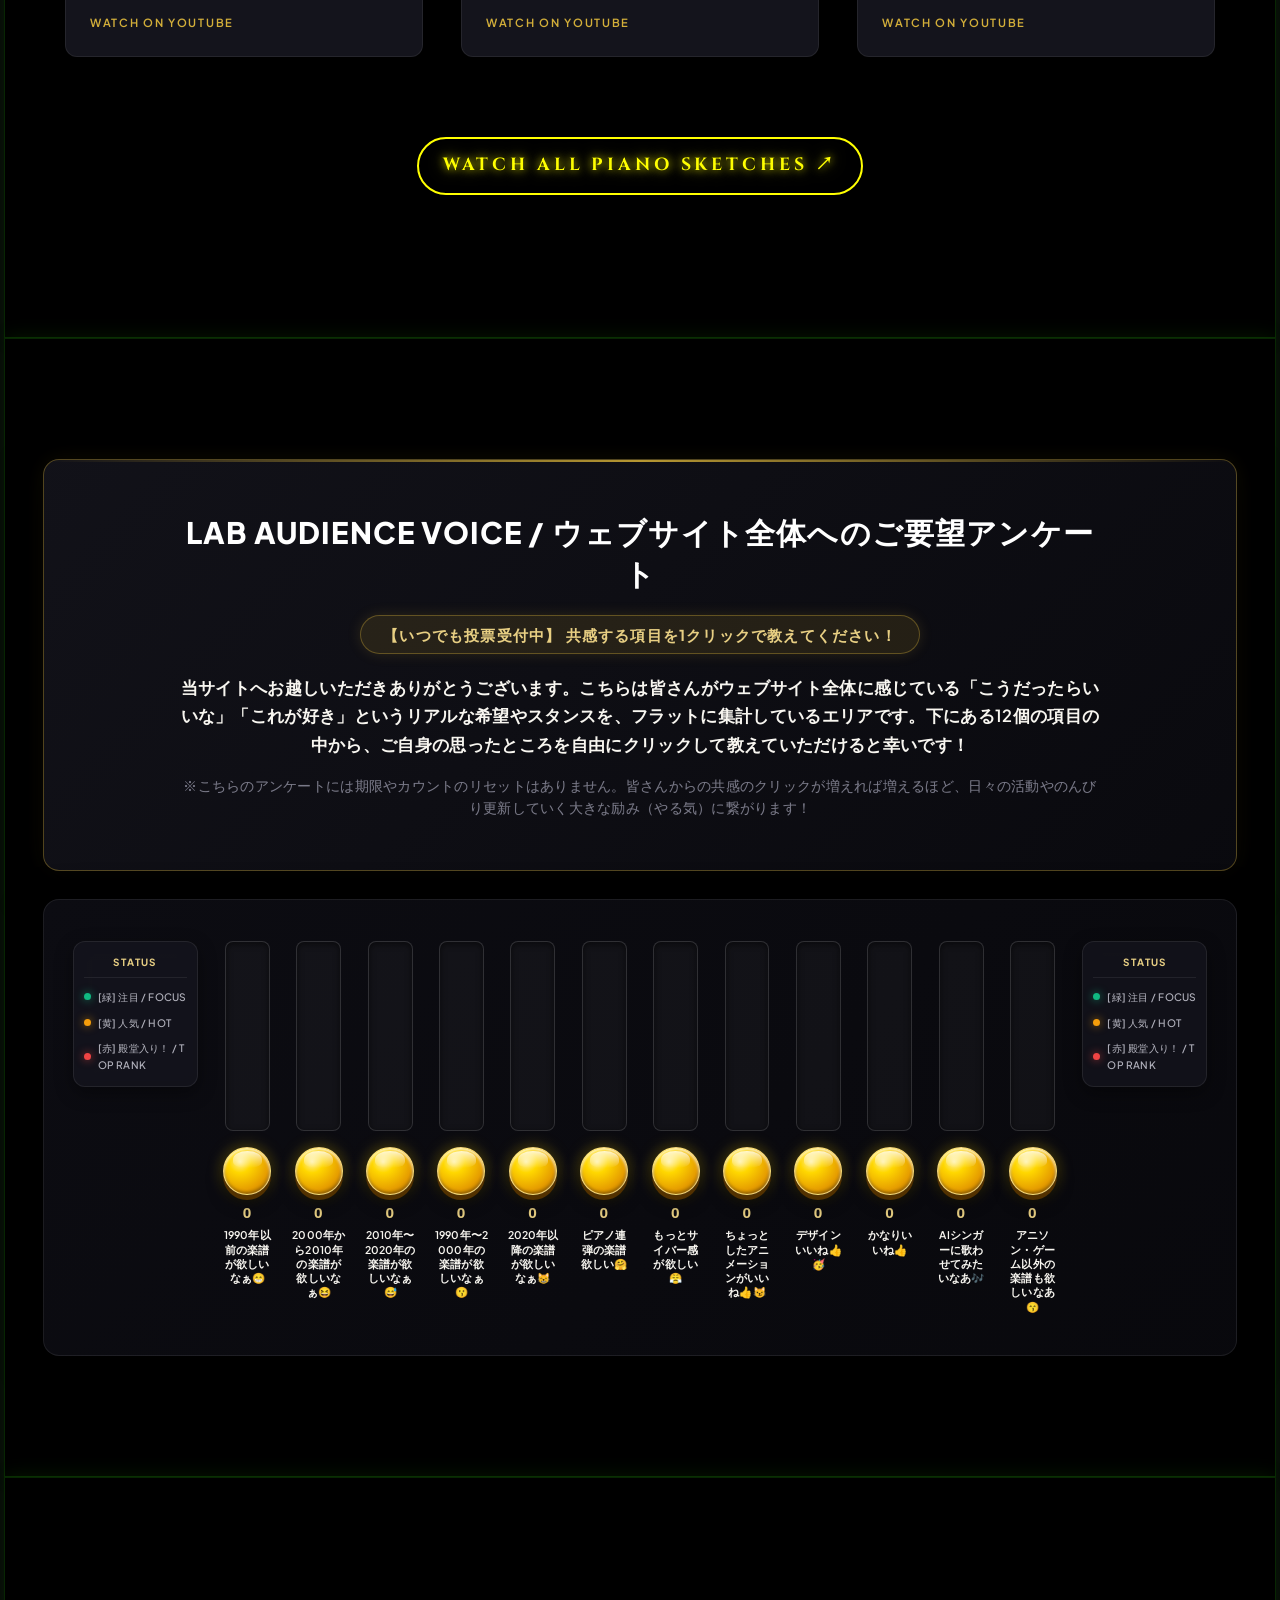
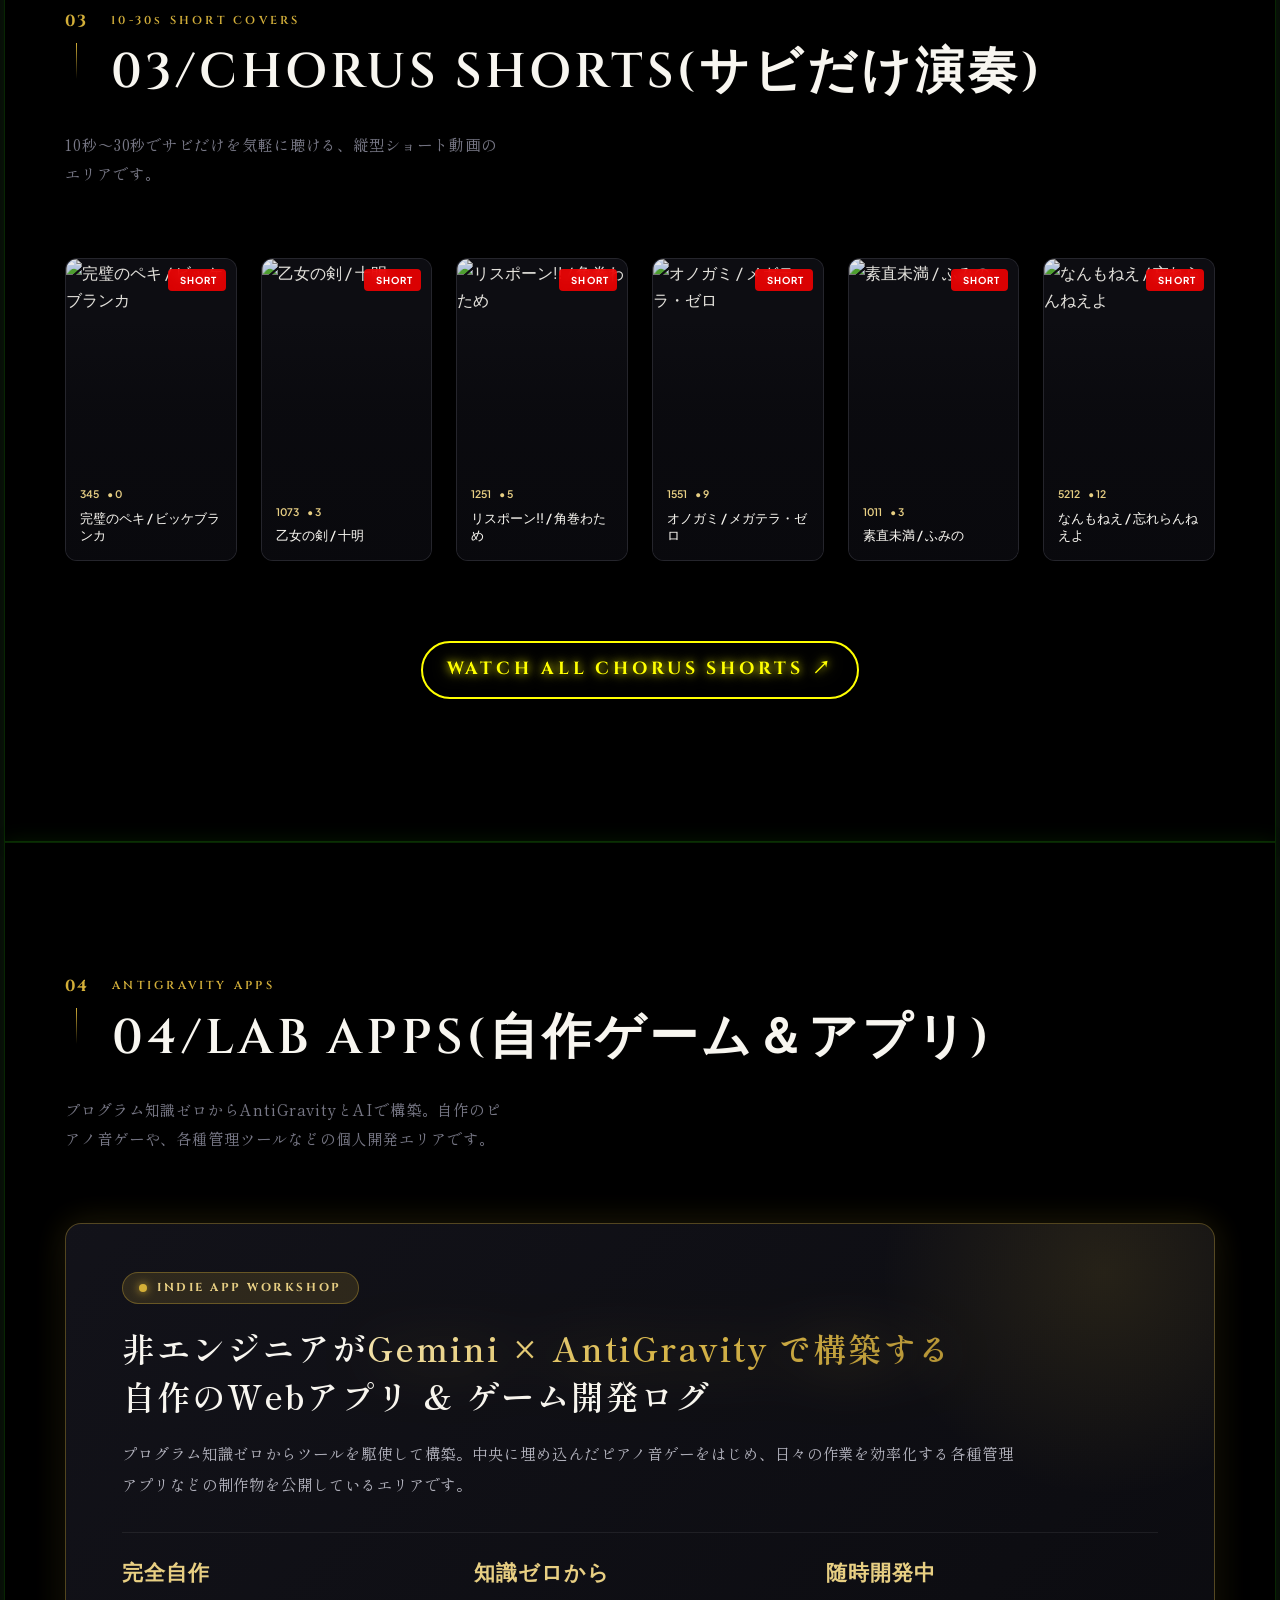
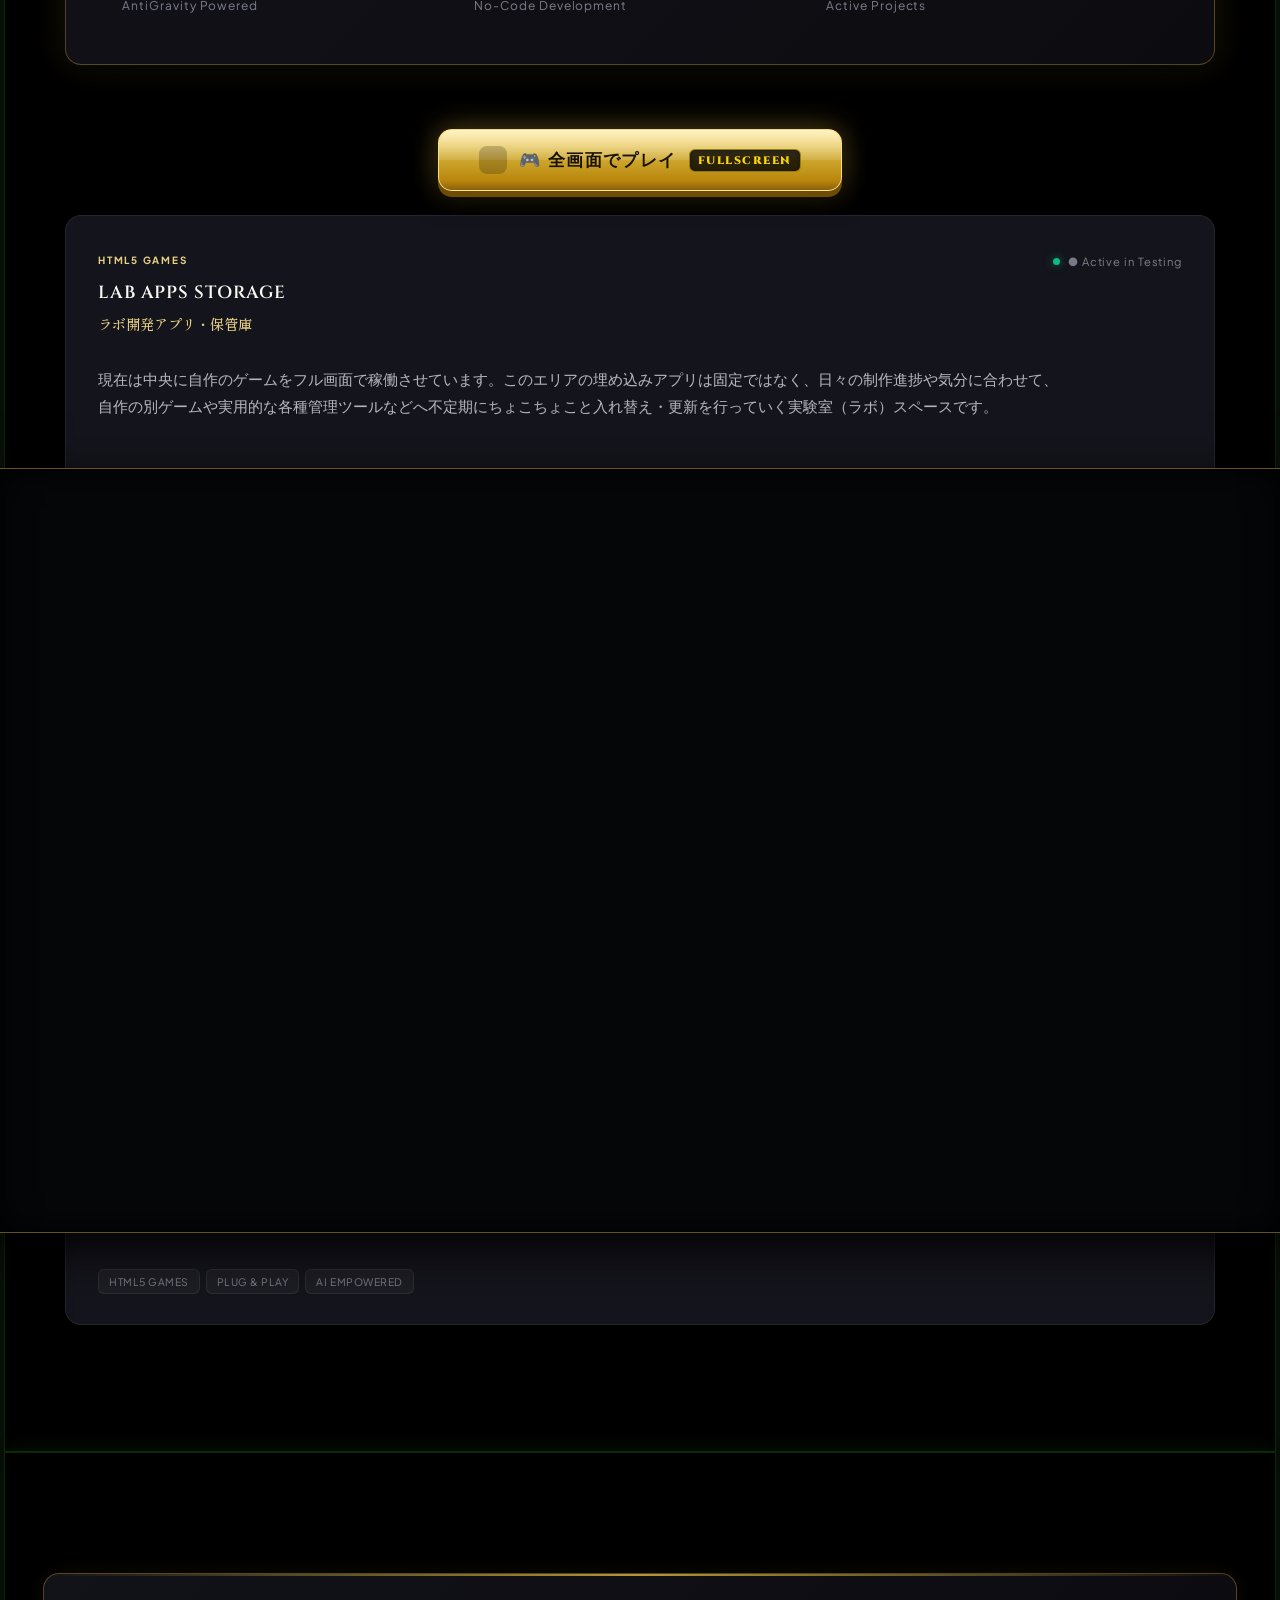
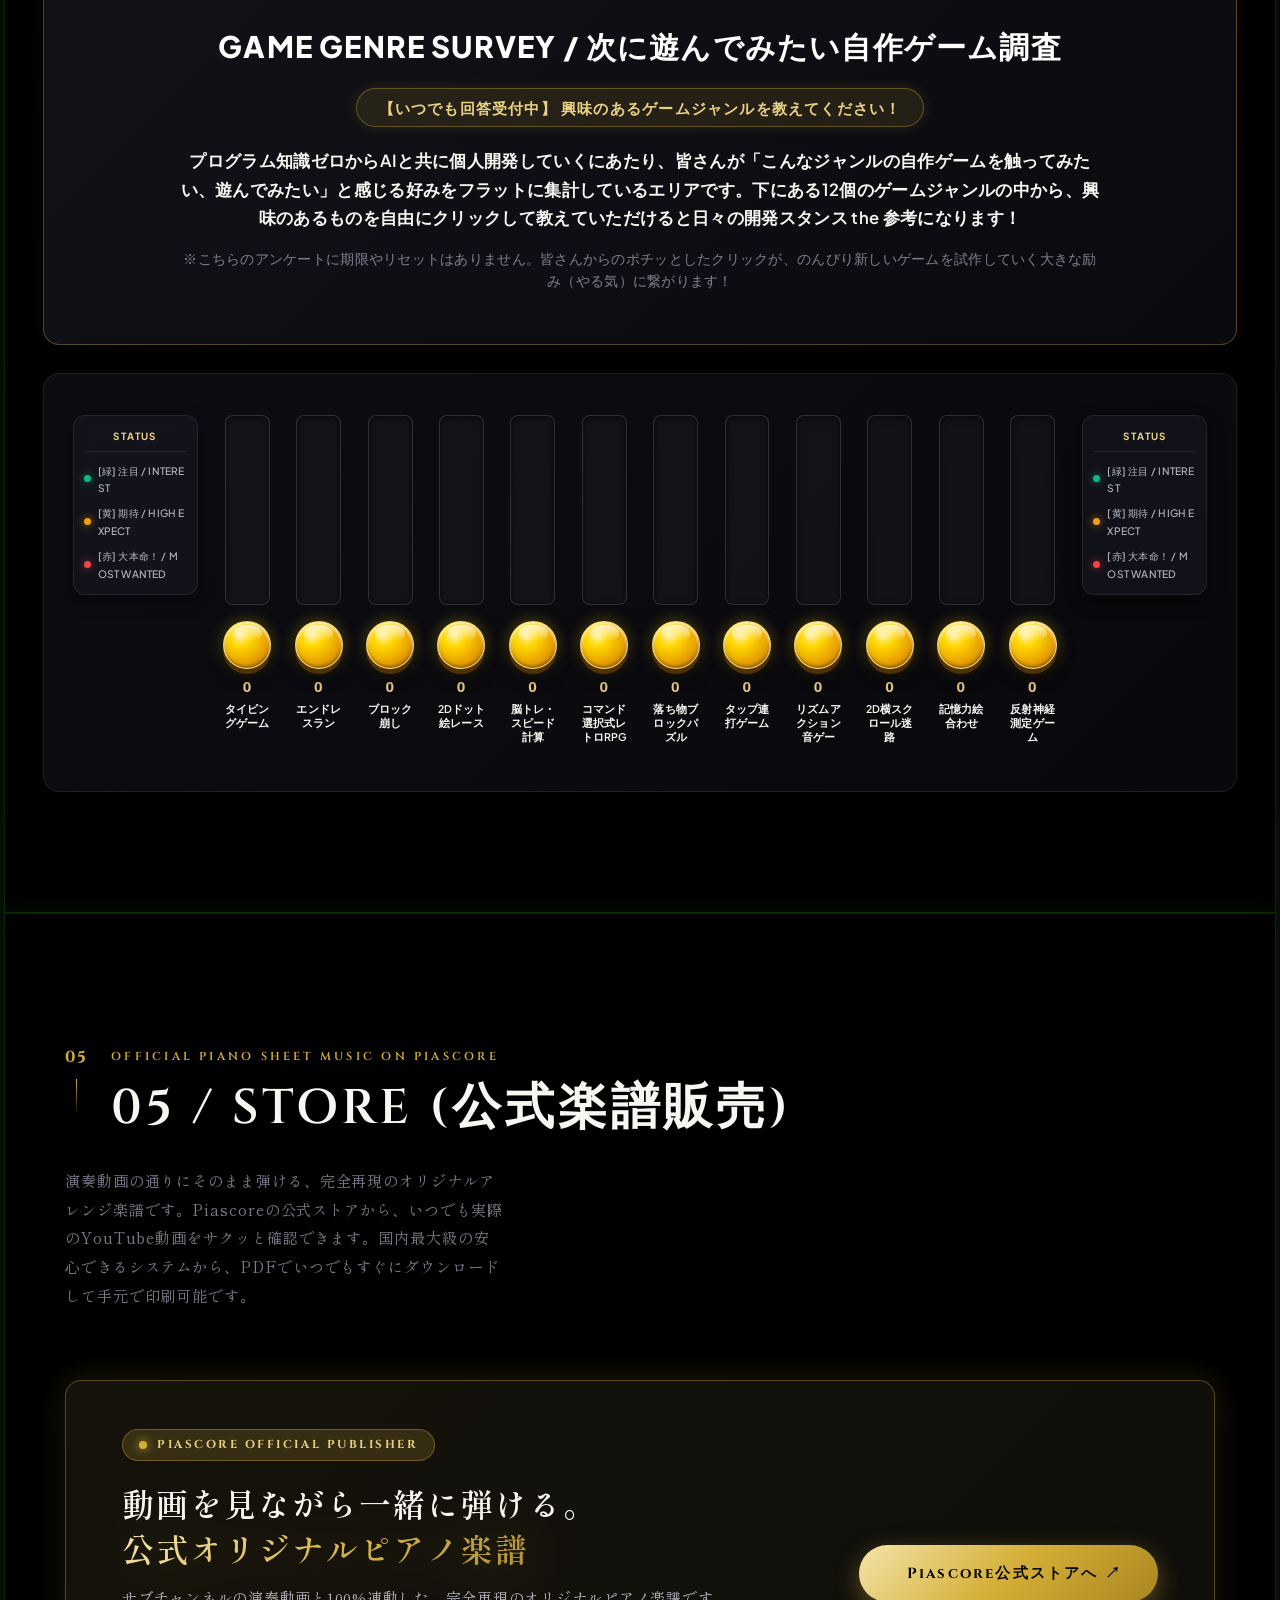
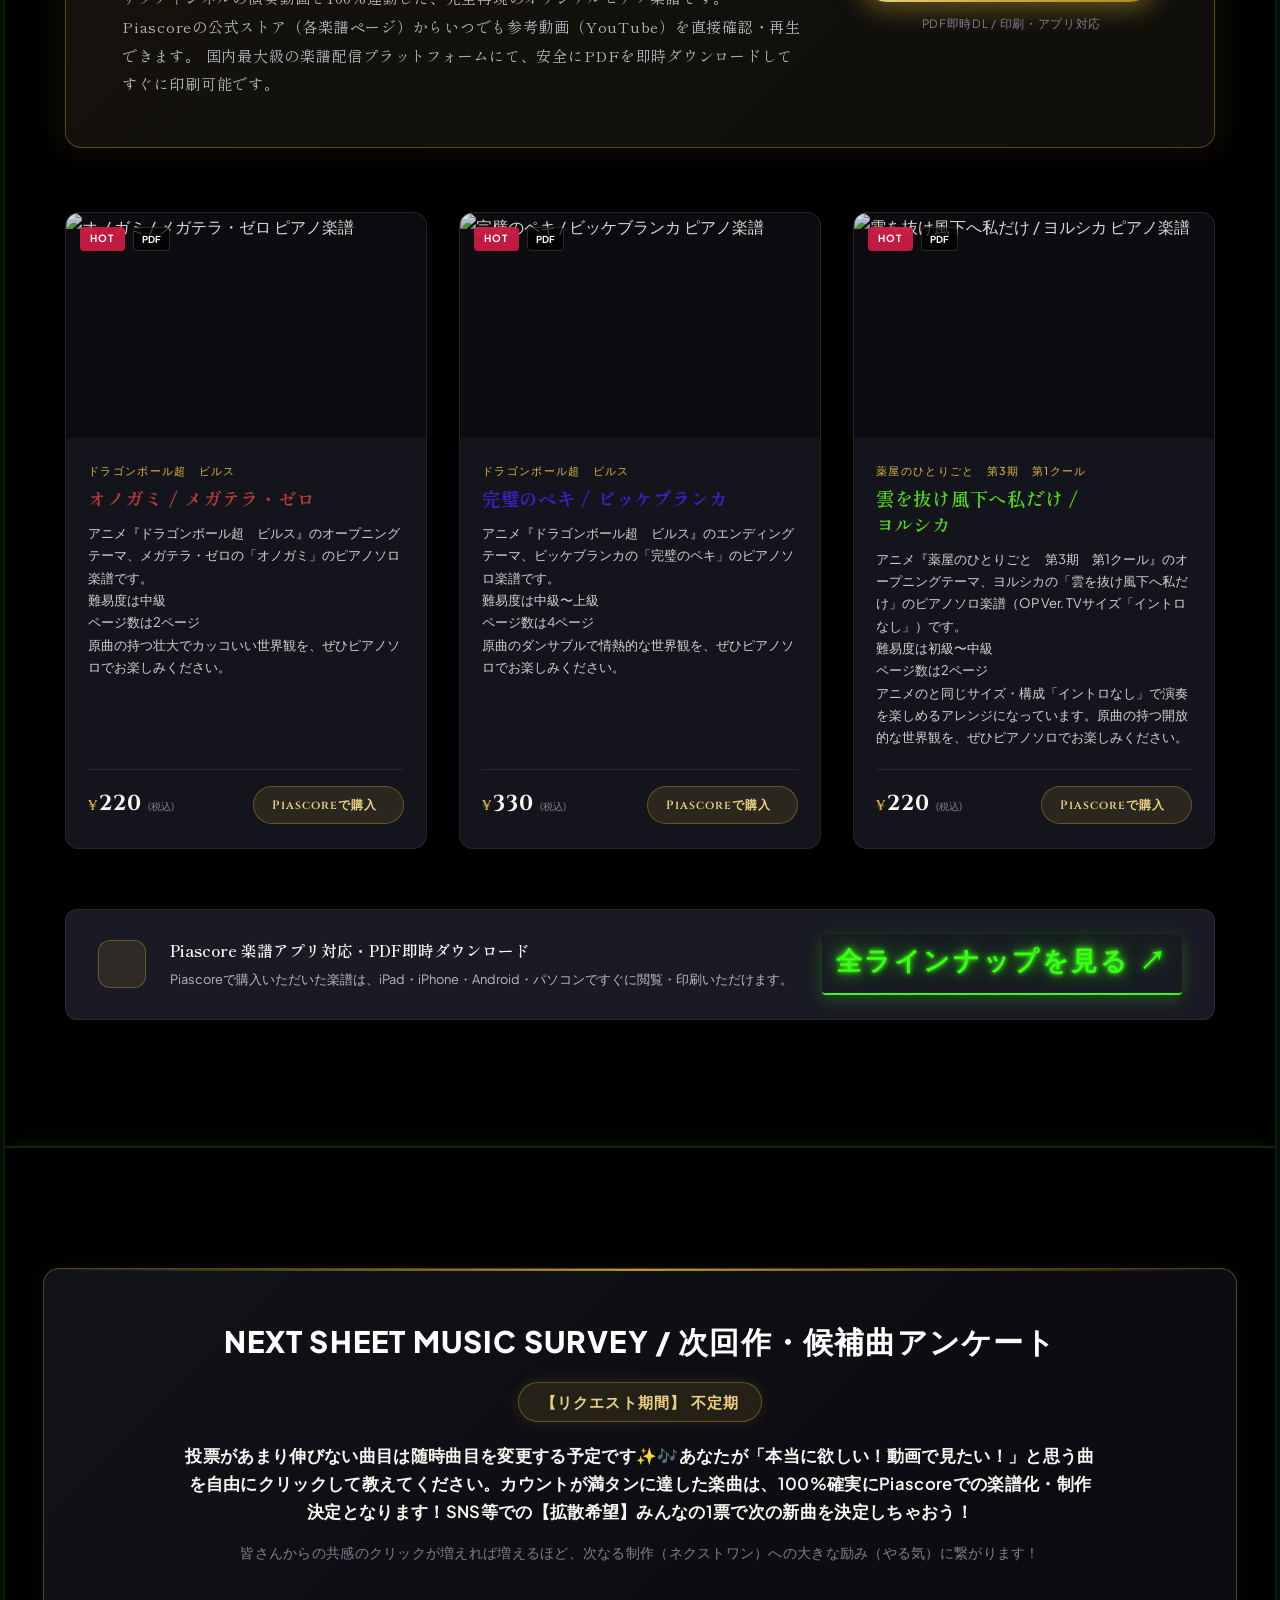
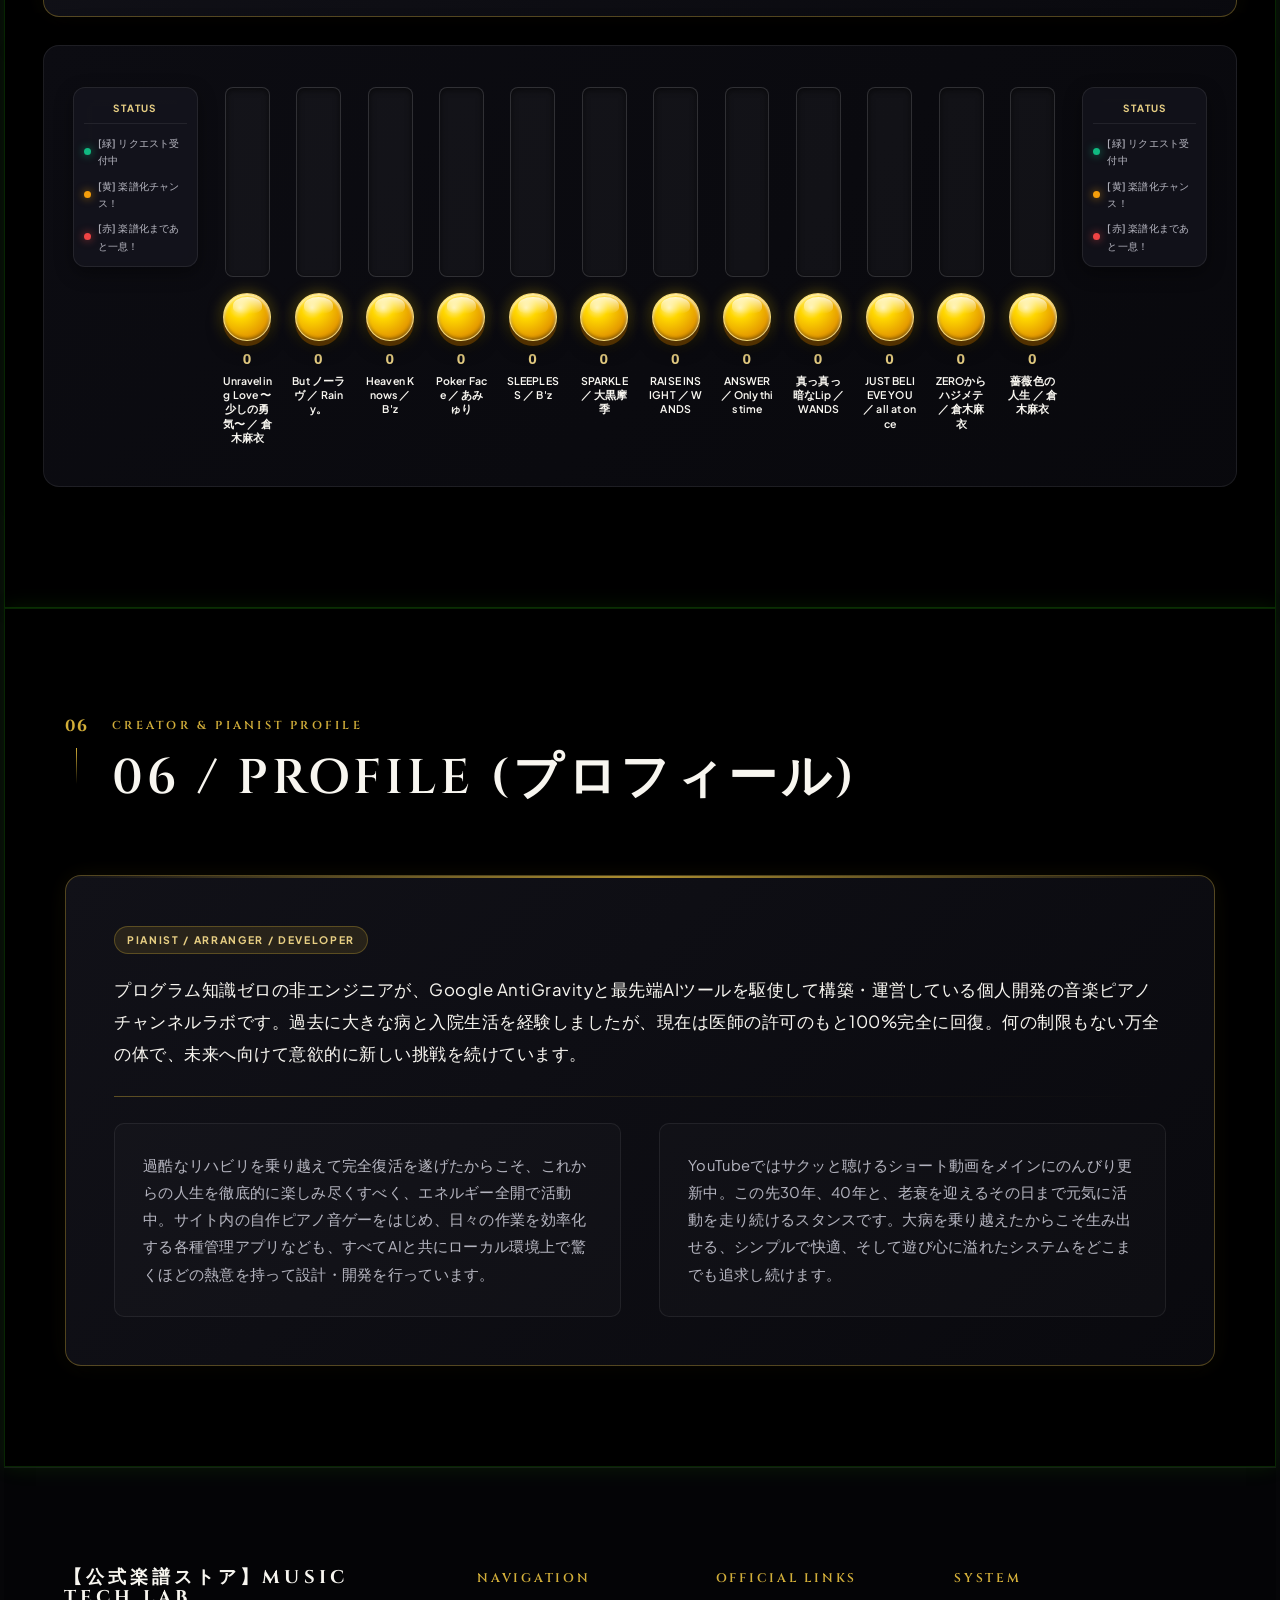
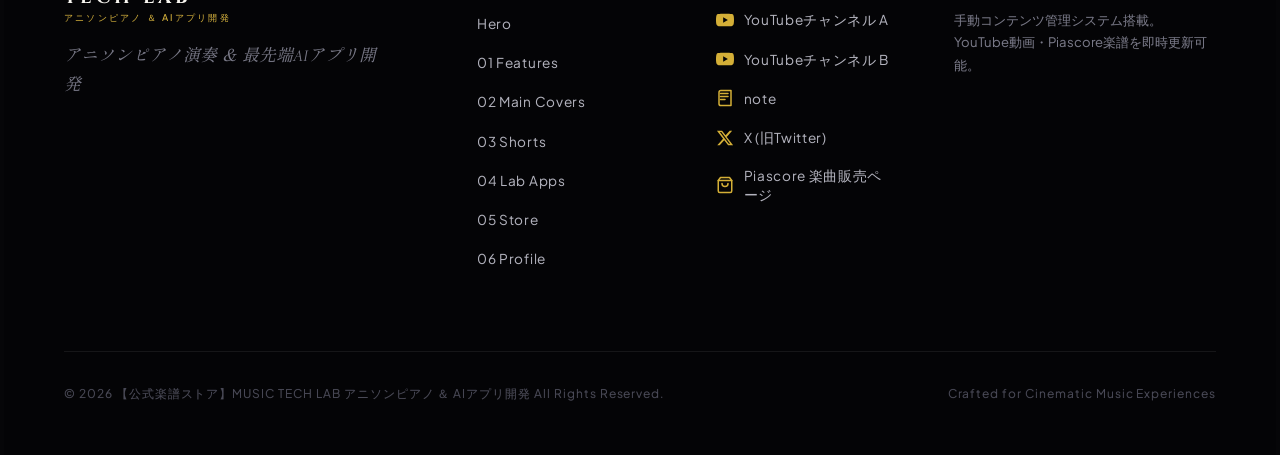
==== commit 3c2207cc: "fix(sync): align default fallback data and static html with sync-data.json, bump cache v4" ====
--- a/index.html
+++ b/index.html
@@ -6,7 +6,7 @@
   <meta name="apple-mobile-web-app-capable" content="yes">
   <meta name="apple-mobile-web-app-status-bar-style" content="black-translucent">
   <meta name="format-detection" content="telephone=no">
-  <title>最新アニソン&ゲーム音楽・ピアノCH 【Music Tech Lab】</title>
+  <title>【公式楽譜ストア】MUSIC TECH LAB | アニソンピアノ & AIアプリ開発</title>
   <meta name="description" content="最新アニソン＆ゲーム音楽とピアノが織りなす、洗練された響き。YouTube Data API連携による高音質ピアノ演奏アーカイブ。">
 
   <!-- Force Fresh Cache Control for Mobile / iPad -->
@@ -418,10 +418,7 @@
               <h2 class="section-title" id="regularSectionTitle">02 / MAIN COVERS (ワンコーラス)</h2>
             </div>
           </div>
-          <p class="section-desc" id="regularSectionDesc">
-            じっくり聴かせる、原曲の魅力を凝縮したワンコーラス演奏。<br>
-            Melodic Depth & Dynamic Range — ピアノならではの豊かな響きを味わうメイン動画。
-          </p>
+          <p class="section-desc" id="regularSectionDesc">YouTubeのチャンネルには「2週間に1回更新」と書いてはいますが、なんだかんだと忙しいため、実際はのんきに、気楽に、不定期で動画を投稿しています。サクッと楽しめるワンコーラス演奏をメインに、自分のペースでのんびりと更新を続けていきますので、どうぞ気楽にお楽しみください🥳🥳</p>
         </div>
 
         <!-- Video Grid 16:9 -->
@@ -798,14 +795,11 @@
               <div class="section-num-line"></div>
             </div>
             <div>
-              <span class="section-badge" id="shortsSectionBadge">CHORUS HIGHLIGHTS IN 60s</span>
-              <h2 class="section-title" id="shortsSectionTitle">03 / SHORTS (サビだけ弾いてみた)</h2>
-            </div>
-          </div>
-          <p class="section-desc" id="shortsSectionDesc">
-            サビの爆発力を1分に凝縮した、疾走感あるショート動画。<br>
-            Instant Climax & Finger Speed — スマホに最適化された縦長ショート演奏。
-          </p>
+              <span class="section-badge" id="shortsSectionBadge">10-30s SHORT COVERS</span>
+              <h2 class="section-title" id="shortsSectionTitle">03/CHORUS SHORTS(サビだけ演奏)</h2>
+            </div>
+          </div>
+          <p class="section-desc" id="shortsSectionDesc">10秒〜30秒でサビだけを気軽に聴ける、縦型ショート動画のエリアです。</p>
         </div>
 
         <!-- Shorts Grid 9:16 -->
@@ -834,41 +828,37 @@
               <div class="section-num-line"></div>
             </div>
             <div>
-              <span class="section-badge" id="labSectionBadge">POWERED BY GOOGLE ANTIGRAVITY & AI</span>
-              <h2 class="section-title" id="labSectionTitle">04 / LAB APPS (開発アプリ)</h2>
-            </div>
-          </div>
-          <p class="section-desc" id="labSectionDesc">
-            Google Antigravity × AIが加速させる、次世代の音楽テクノロジー開発。<br>
-            このWebサイトをはじめ、動画制作を革新するすべてのツールをAntigravity環境上で最速開発。
-          </p>
+              <span class="section-badge" id="labSectionBadge">ANTIGRAVITY APPS</span>
+              <h2 class="section-title" id="labSectionTitle">04/LAB APPS(自作ゲーム＆アプリ)</h2>
+            </div>
+          </div>
+          <p class="section-desc" id="labSectionDesc">プログラム知識ゼロからAntiGravityとAIで構築。自作のピアノ音ゲーや、各種管理ツールなどの個人開発エリアです。</p>
         </div>
 
         <!-- Antigravity Mission & Speed Hero Banner -->
         <div class="antigravity-hero-banner" data-magnetic>
           <div class="ag-banner-badge">
             <span class="ag-pulse-dot"></span>
-            <span class="ag-badge-text" id="labHeroBadge">NEXT-GEN DEVELOPMENT PIPELINE</span>
+            <span class="ag-badge-text" id="labHeroBadge">INDIE APP WORKSHOP</span>
           </div>
           <h3 class="ag-banner-title" id="labHeroTitle">
-            すべては、<span class="gold-gradient-text">Google Antigravity × 最先端AI と共に。</span><br>
-            圧倒的なスピードで生み出される音楽プロダクト群。
+            非エンジニアが<span class="gold-gradient-text">Gemini × AntiGravity で構築する</span><br>自作のWebアプリ ＆ ゲーム開発ログ
           </h3>
           <p class="ag-banner-desc" id="labHeroDesc">
-            当チャンネル「Music Tech Lab」のWebサイト自体はもちろん、動画内で活用しているビジュアライザーや歌詞同期アプリなど、すべてのプロダクトをGoogleが誇る次世代AI開発プラットフォーム<strong>「Google Antigravity」</strong>を活用して爆速構築しています。音楽と最先端テクノロジーの融合が、かつてない表現体験を切り拓きます。
+            プログラム知識ゼロからツールを駆使して構築。中央に埋め込んだピアノ音ゲーをはじめ、日々の作業を効率化する各種管理アプリなどの制作物を公開しているエリアです。
           </p>
           <div class="ag-banner-stats">
             <div class="ag-stat-item">
-              <span class="ag-stat-num" id="labHeroStat1Num">AI-Native</span>
-              <span class="ag-stat-label" id="labHeroStat1Label">Google Antigravity Driven</span>
+              <span class="ag-stat-num" id="labHeroStat1Num">完全自作</span>
+              <span class="ag-stat-label" id="labHeroStat1Label">AntiGravity Powered</span>
             </div>
             <div class="ag-stat-item">
-              <span class="ag-stat-num" id="labHeroStat2Num">Ultra Fast</span>
-              <span class="ag-stat-label" id="labHeroStat2Label">Rapid Iteration & Deploy</span>
+              <span class="ag-stat-num" id="labHeroStat2Num">知識ゼロから</span>
+              <span class="ag-stat-label" id="labHeroStat2Label">No-Code Development</span>
             </div>
             <div class="ag-stat-item">
-              <span class="ag-stat-num" id="labHeroStat3Num">In The Lab</span>
-              <span class="ag-stat-label" id="labHeroStat3Label">Multiple AI Tools Under Dev</span>
+              <span class="ag-stat-num" id="labHeroStat3Num">随時開発中</span>
+              <span class="ag-stat-label" id="labHeroStat3Label">Active Projects</span>
             </div>
           </div>
         </div>
@@ -892,19 +882,19 @@
           <div class="app-card app-card-cinema">
             <div class="app-card-header">
               <div class="app-card-title-group">
-                <span class="app-badge" id="labCard1Badge">VISUAL EFFECT & SOUND GAME TOOL</span>
+                <span class="app-badge" id="labCard1Badge">HTML5 GAMES</span>
                 <h3 class="app-title">
-                  <span class="app-title-en" id="labCard1En">Audio Visualizer & Game</span>
-                  <span class="app-title-ja" id="labCard1Ja">オーディオビジュアライザー / 音ゲー</span>
+                  <span class="app-title-en" id="labCard1En">LAB APPS STORAGE</span>
+                  <span class="app-title-ja" id="labCard1Ja">ラボ開発アプリ・保管庫</span>
                 </h3>
               </div>
               <div class="app-card-status">
                 <span class="status-indicator active"></span>
-                <span class="status-label" id="labCard1Status">Active in Production</span>
+                <span class="status-label" id="labCard1Status">● Active in Testing</span>
               </div>
             </div>
             <p class="app-desc" id="labCard1Desc">
-              音楽の周波数波形や響きを美しくリアルタイム可視化するエフェクトツール。音の強弱に呼応するシネマティックな光彩パーティクルが、演奏動画の没入感を極限まで高めます。
+            現在は中央に自作のゲームをフル画面で稼働させています。このエリアの埋め込みアプリは固定ではなく、日々の制作進捗や気分に合わせて、自作の別ゲームや実用的な各種管理ツールなどへ不定期にちょこちょこと入れ替え・更新を行っていく実験室（ラボ）スペースです。
             </p>
             
             <!-- 左右の余白を突き破って画面全開（100vw）で広がる巨大ゲームコンテナ -->
@@ -1398,10 +1388,7 @@
               <h2 class="section-title">05 / STORE (公式楽譜販売)</h2>
             </div>
           </div>
-          <p class="section-desc" id="storeSectionDesc">
-            動画で使用しているオリジナルピアノ楽譜をPiascore（ピアスコア）にて好評配信中。<br>
-            購入後すぐにPDFでダウンロード＆印刷可能です。
-          </p>
+          <p class="section-desc" id="storeSectionDesc">演奏動画の通りにそのまま弾ける、完全再現のオリジナルアレンジ楽譜です。Piascoreの公式ストアから、いつでも実際のYouTube動画をサクッと確認できます。国内最大級の安心できるシステムから、PDFでいつでもすぐにダウンロードして手元で印刷可能です。</p>
         </div>
 
         <!-- Piascore Official Publisher Banner -->
@@ -1412,13 +1399,8 @@
           </div>
           <div class="store-banner-content">
             <div class="store-banner-text">
-              <h3 class="store-banner-title" id="storeBannerTitle">
-                動画を見ながら一緒に弾ける。<br>
-                <span class="gold-gradient-text">公式オリジナルピアノ楽譜。</span>
-              </h3>
-              <p class="store-banner-desc" id="storeBannerDesc">
-                当チャンネルの動画内で演奏しているアレンジをそのまま完全再現したオリジナルピアノ楽譜です。国内最大級の楽譜配信プラットフォーム「Piascore」にて安全に即時ダウンロードいただけます。
-              </p>
+              <h3 class="store-banner-title" id="storeBannerTitle">動画を見ながら一緒に弾ける。<br><span class="gold-gradient-text" id="storeBannerHighlight">公式オリジナルピアノ楽譜</span></h3>
+              <p class="store-banner-desc" id="storeBannerDesc">サブチャンネルの演奏動画と100%連動した、完全再現のオリジナルピアノ楽譜です。<br>Piascoreの公式ストア（各楽譜ページ）からいつでも参考動画（YouTube）を直接確認・再生できます。<br>国内最大級の楽譜配信プラットフォームにて、安全にPDFを即時ダウンロードしてすぐに印刷可能です。</p>
             </div>
             <div class="store-banner-action">
               <a href="https://store.piascore.com/publishers/10366" target="_blank" rel="noopener noreferrer" class="btn-piascore-store" id="piascorePublisherBtn" data-magnetic>
@@ -1943,11 +1925,11 @@
         <!-- Brand Info -->
         <div class="footer-brand">
           <div class="footer-logo">
-            <span class="logo-title" id="footerChannelTitle">MUSIC TECH LAB</span>
-            <span class="logo-tag" id="footerLogoTag">最新アニソン&ゲーム音楽・ピアノCH</span>
+            <span class="logo-title" id="footerChannelTitle">【公式楽譜ストア】MUSIC TECH LAB</span>
+            <span class="logo-tag" id="footerLogoTag">アニソンピアノ ＆ AIアプリ開発</span>
           </div>
           <p class="footer-motto" id="footerMotto">
-            Latest Anime & Game Music Meets Modern Piano Resonance.
+            アニソンピアノ演奏 ＆ 最先端AIアプリ開発
           </p>
         </div>
 
@@ -2043,7 +2025,7 @@
 
       <div class="footer-bottom">
         <div class="copyright-group">
-          <p class="copyright" id="footerCopyright">&copy; <span id="currentYear">2025</span> MUSIC TECH LAB 【最新アニソン&ゲーム音楽・ピアノCH】. All Rights Reserved.</p>
+          <p class="copyright" id="footerCopyright">© 2026 【公式楽譜ストア】MUSIC TECH LAB アニソンピアノ ＆ AIアプリ開発 All Rights Reserved.</p>
           <button type="button" class="secret-admin-trigger" id="secretAdminTrigger" title="管理者パネルを開く (仮パスワード: 1234)" aria-label="管理者ログイン">
             <i data-lucide="lock"></i>
           </button>
@@ -3480,8 +3462,8 @@
   </div>
 
   <!-- Scripts -->
-  <script src="js/config.js?v=20261123v3"></script>
-  <script src="js/demo-data.js?v=20261123v3"></script>
+  <script src="js/config.js?v=20261123v4"></script>
+  <script src="js/demo-data.js?v=20261123v4"></script>
   <!-- 同期データ最速プレハイドレーション（GitHub Pages・全端末即時表示） -->
   <script>
     (function() {
@@ -3513,20 +3495,20 @@
       } catch (e) {}
     })();
   </script>
-  <script src="js/sound-engine.js?v=20261123v3"></script>
-  <script src="js/youtube-service.js?v=20261123v3"></script>
-  <script src="js/animations.js?v=20261123v3"></script>
-  <script src="js/app.js?v=20261123v3"></script>
+  <script src="js/sound-engine.js?v=20261123v4"></script>
+  <script src="js/youtube-service.js?v=20261123v4"></script>
+  <script src="js/animations.js?v=20261123v4"></script>
+  <script src="js/app.js?v=20261123v4"></script>
   <!-- 端末識別個別ロックシステム（相互不可侵シールド）パッチ合流 -->
-  <script src="js/vote-lock-patch.js?v=20261123v3"></script>
+  <script src="js/vote-lock-patch.js?v=20261123v4"></script>
   <!-- 管理者認証・ボタン完全隠蔽＆不正アクセス遮断セキュリティパッチ合流 -->
-  <script src="js/admin-shield-patch.js?v=20261123v3"></script>
+  <script src="js/admin-shield-patch.js?v=20261123v4"></script>
   <!-- ゲーム音声完全消音＆居残りBGM強制終了セキュリティシールド合流 -->
-  <script src="js/game-audio-shield.js?v=20261123v3"></script>
+  <script src="js/game-audio-shield.js?v=20261123v4"></script>
   <!-- 世界全端末リアルタイム数値完全連動・超軽量通信エンジン（CDN） -->
   <script src="https://cdnjs.cloudflare.com/ajax/libs/mqtt/5.3.5/mqtt.min.js"></script>
   <!-- 世界全端末リアルタイム数値完全連動化システム（自動ドッキング） -->
-  <script src="js/global-realtime-sync.js?v=20261123v3"></script>
+  <script src="js/global-realtime-sync.js?v=20261123v4"></script>
 
   <!-- Mobile & iOS Safari Game Environment Optimization -->
   <script>
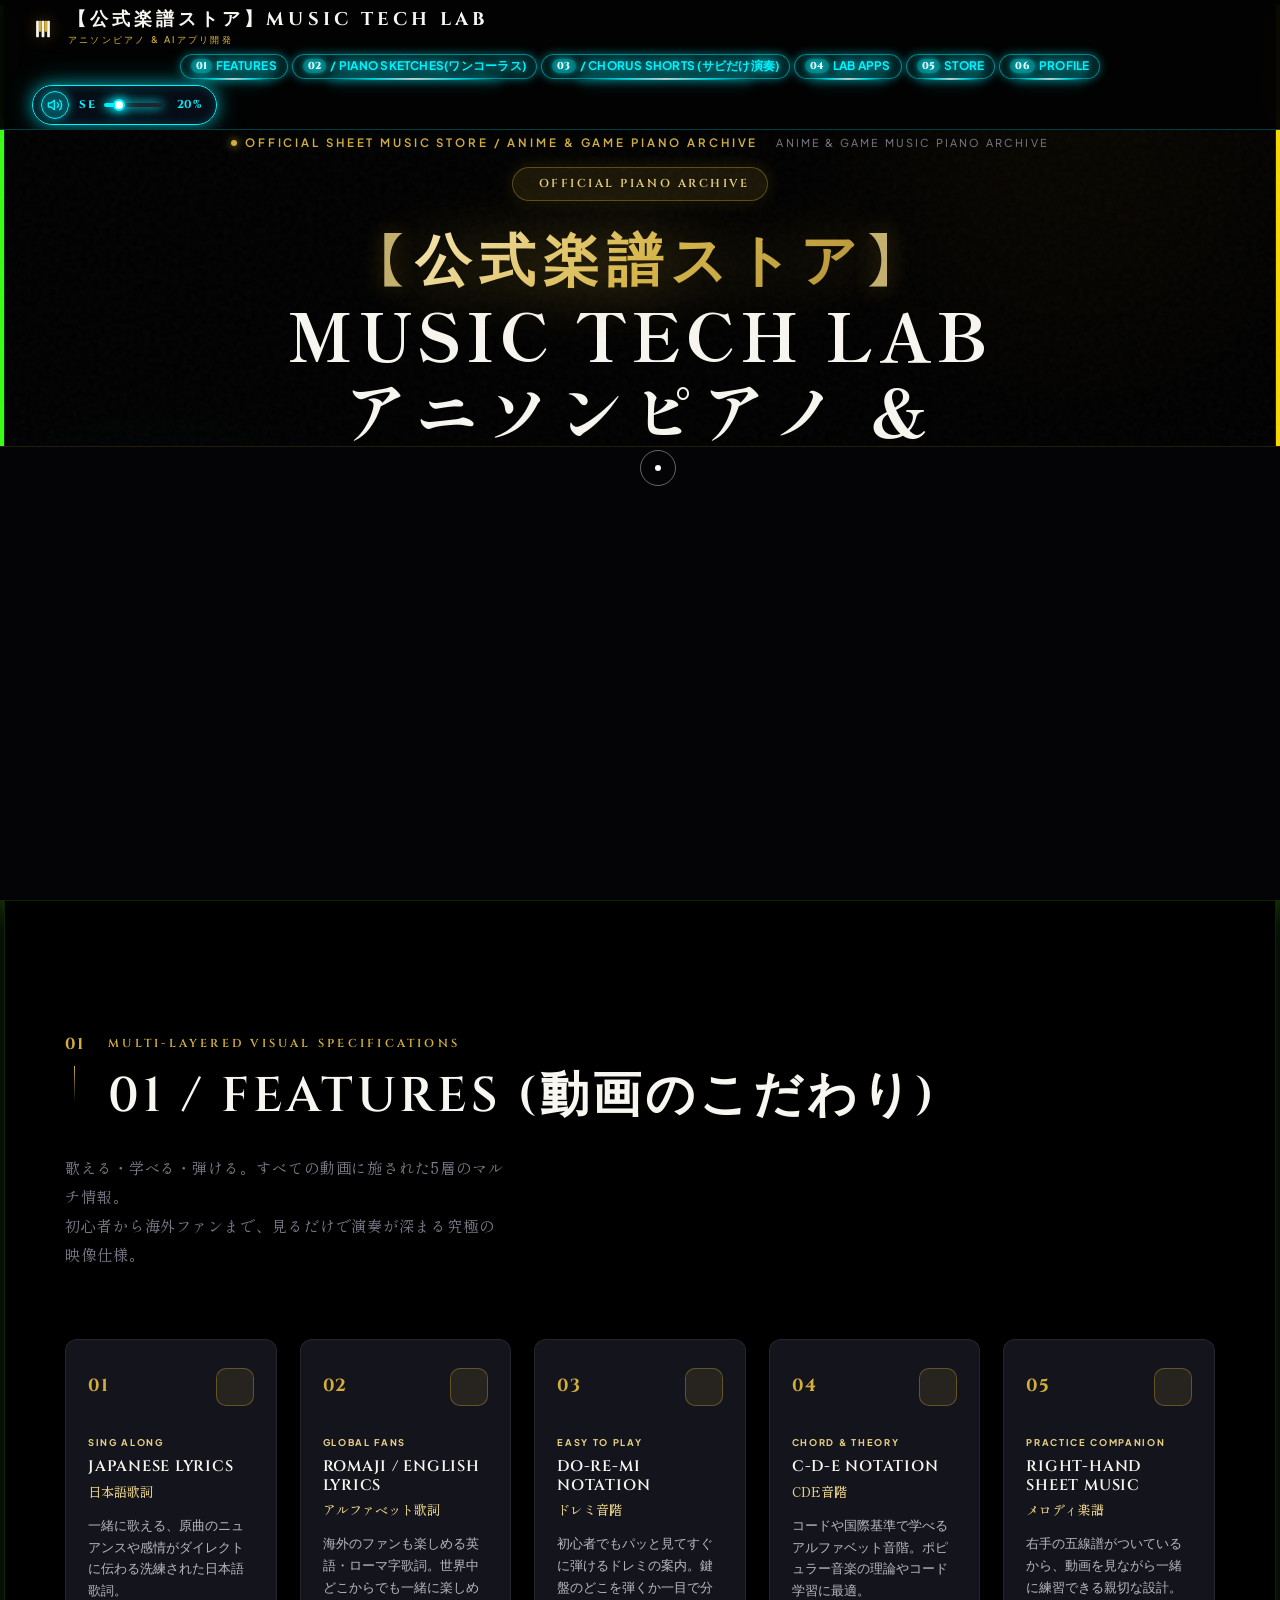
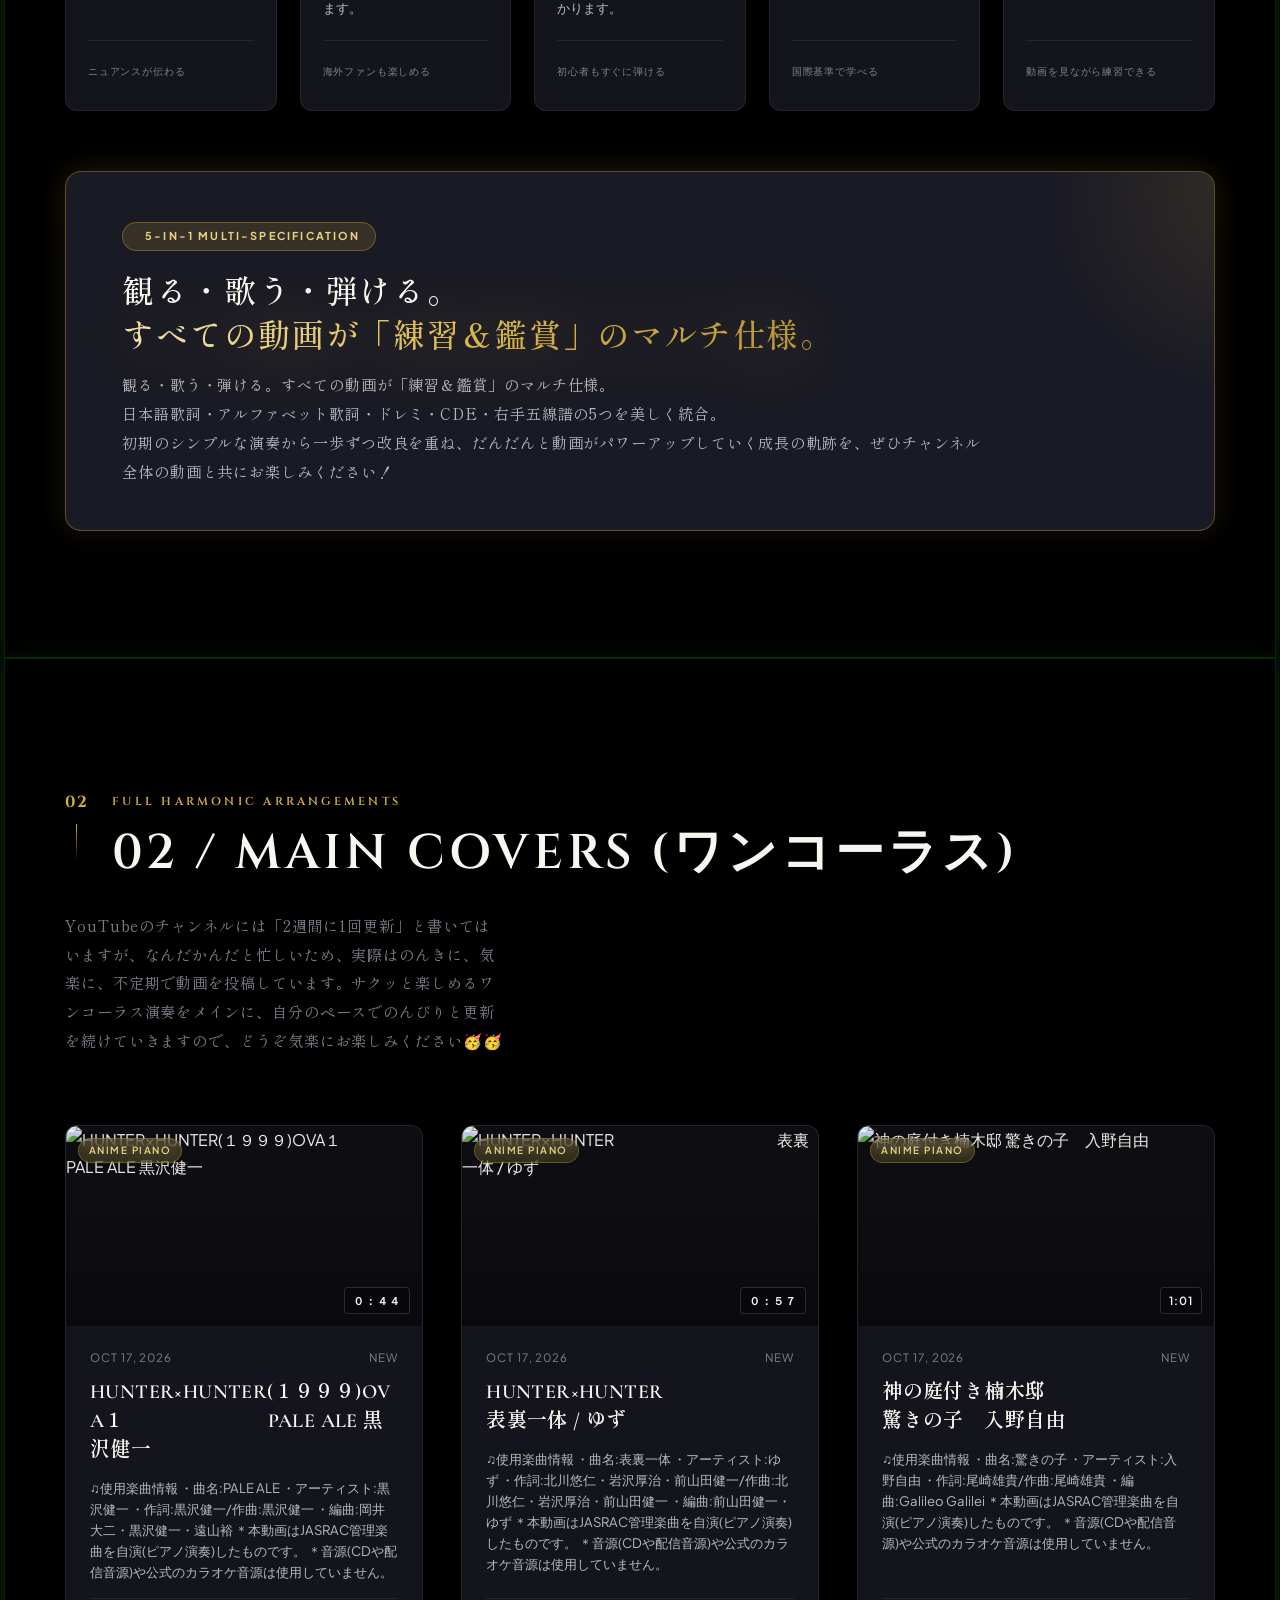
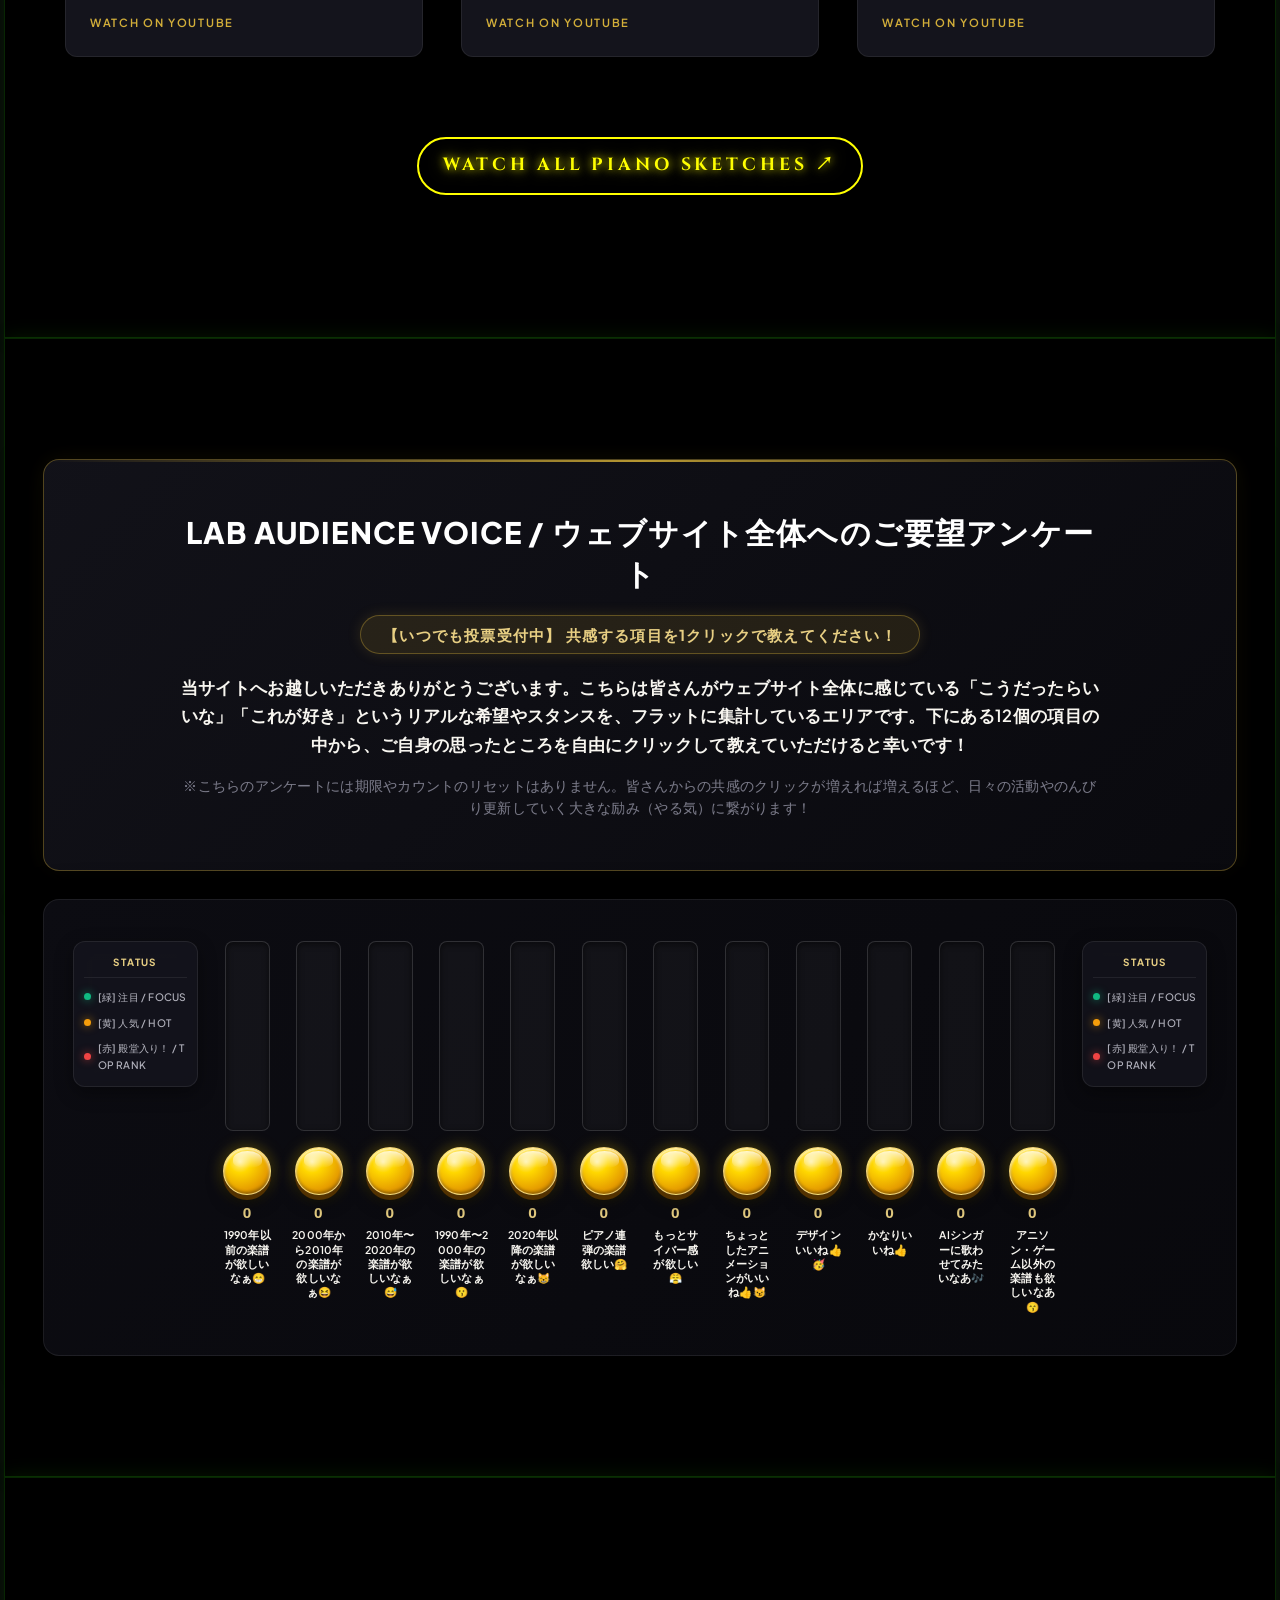
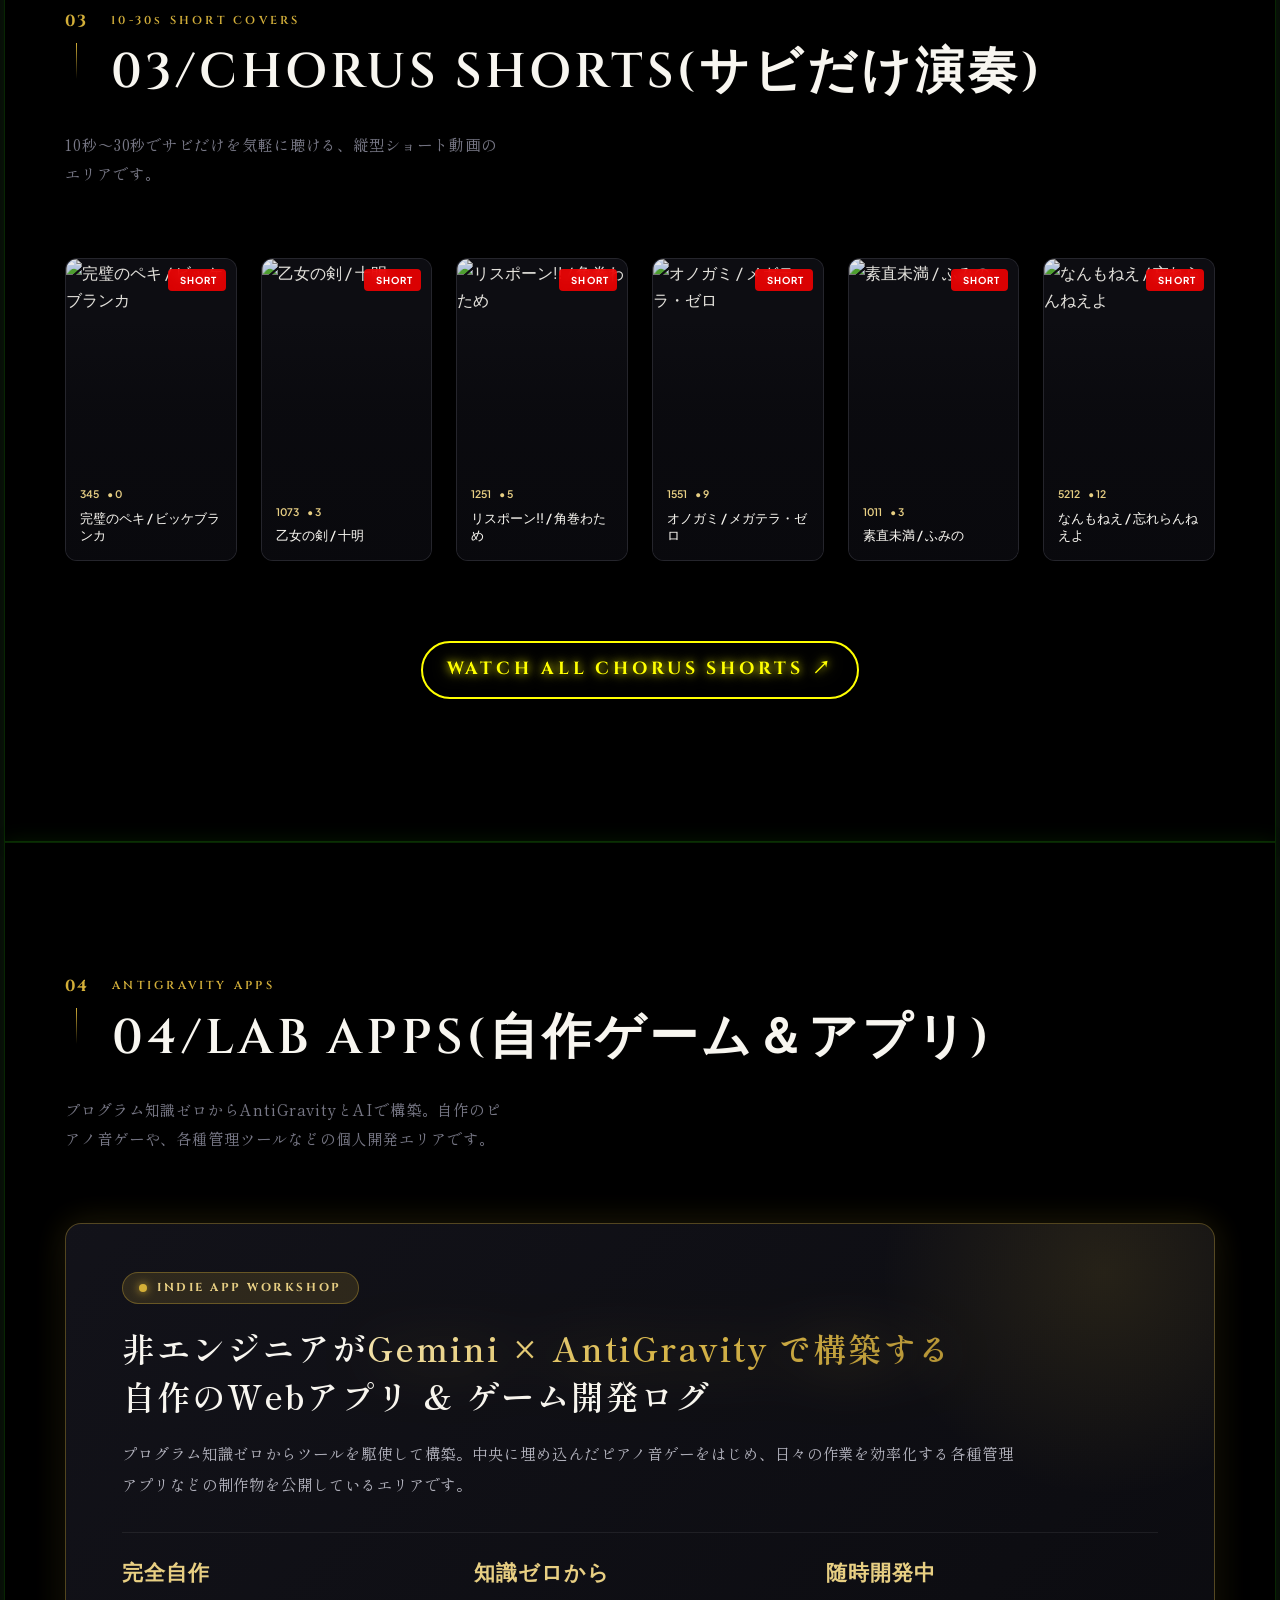
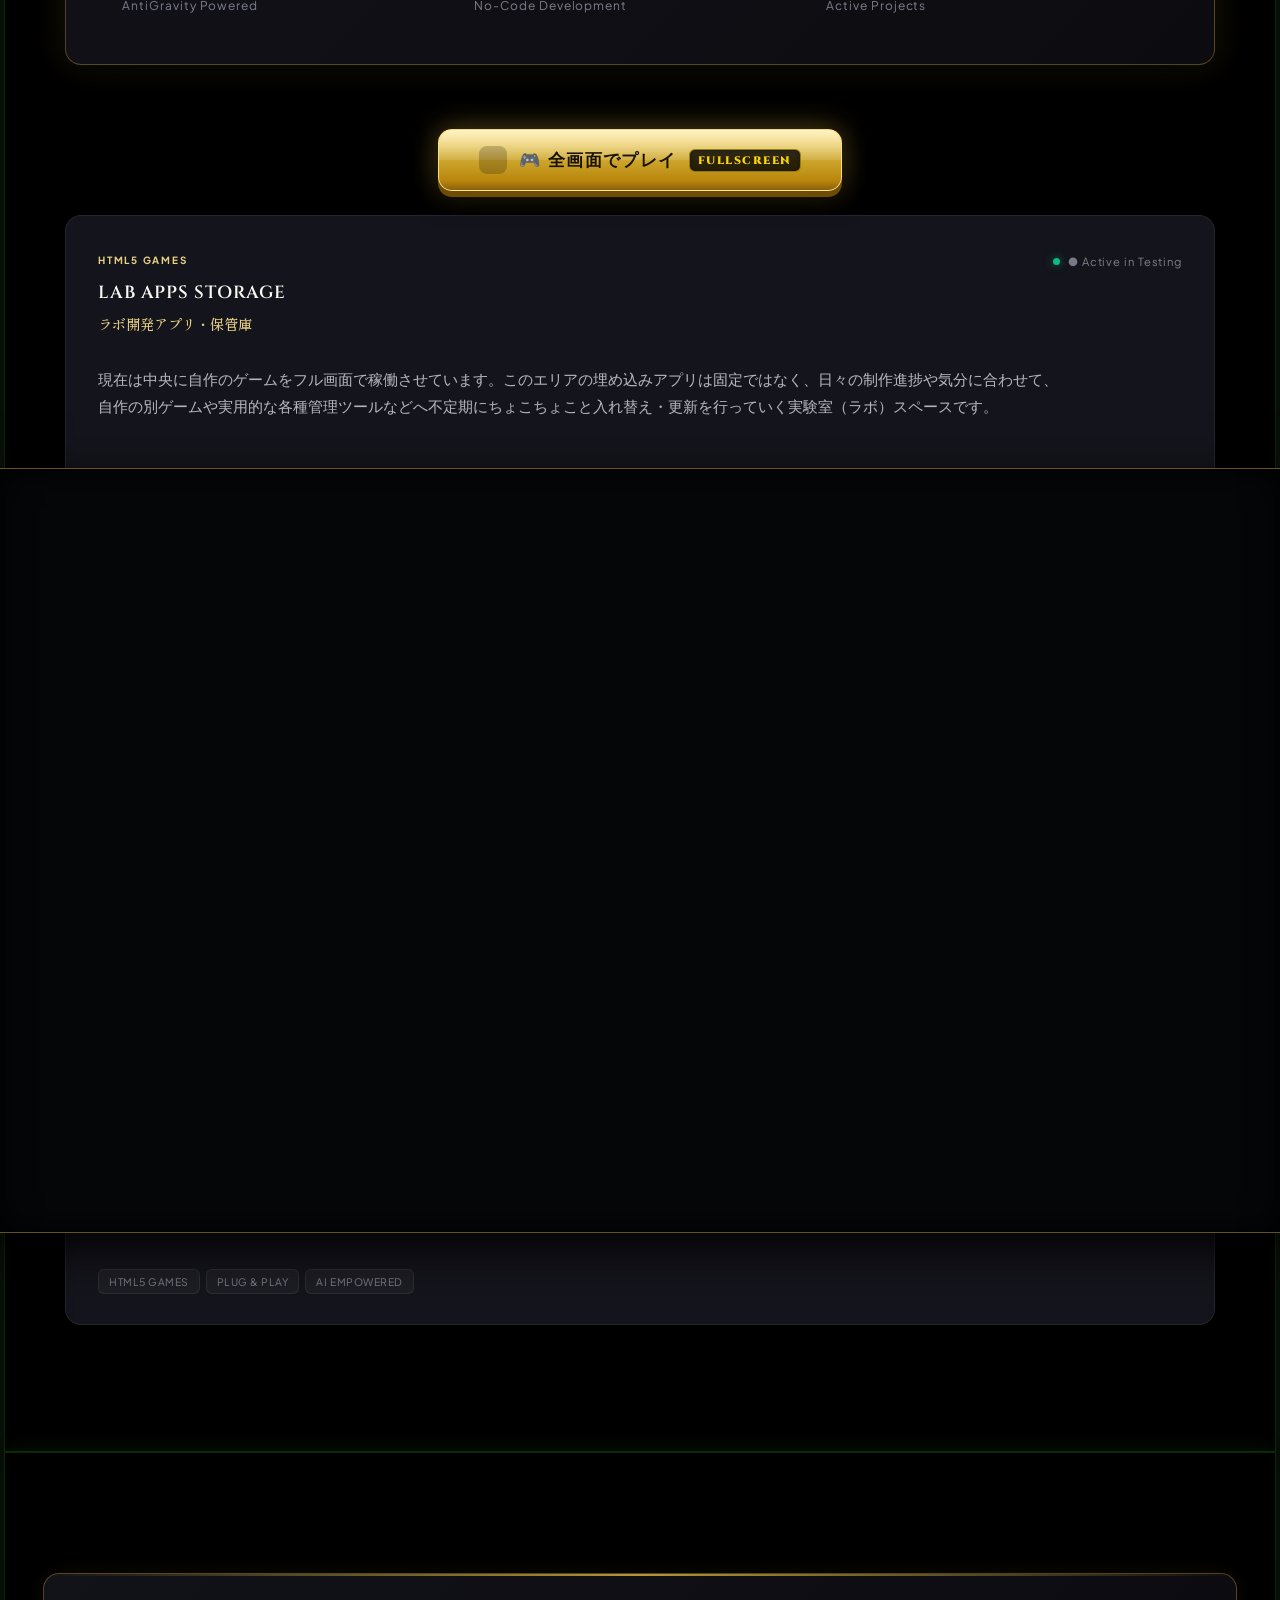
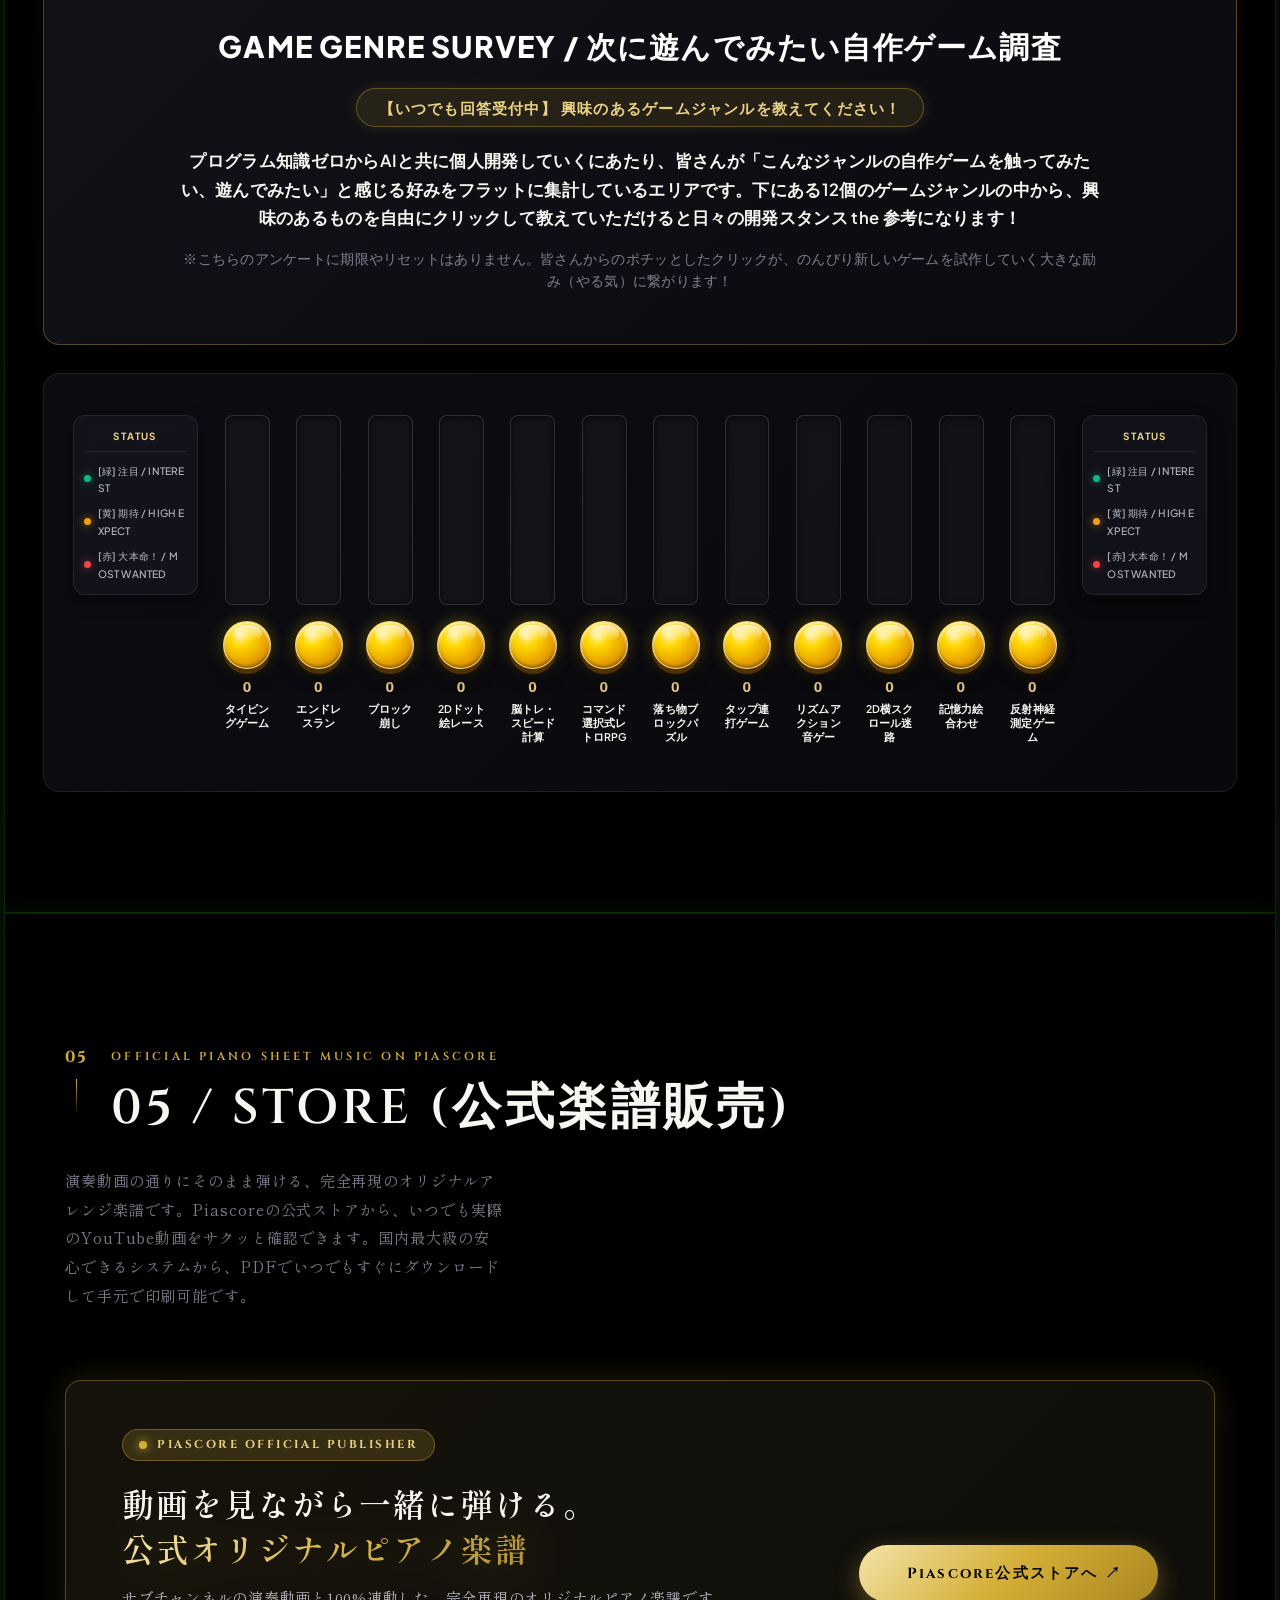
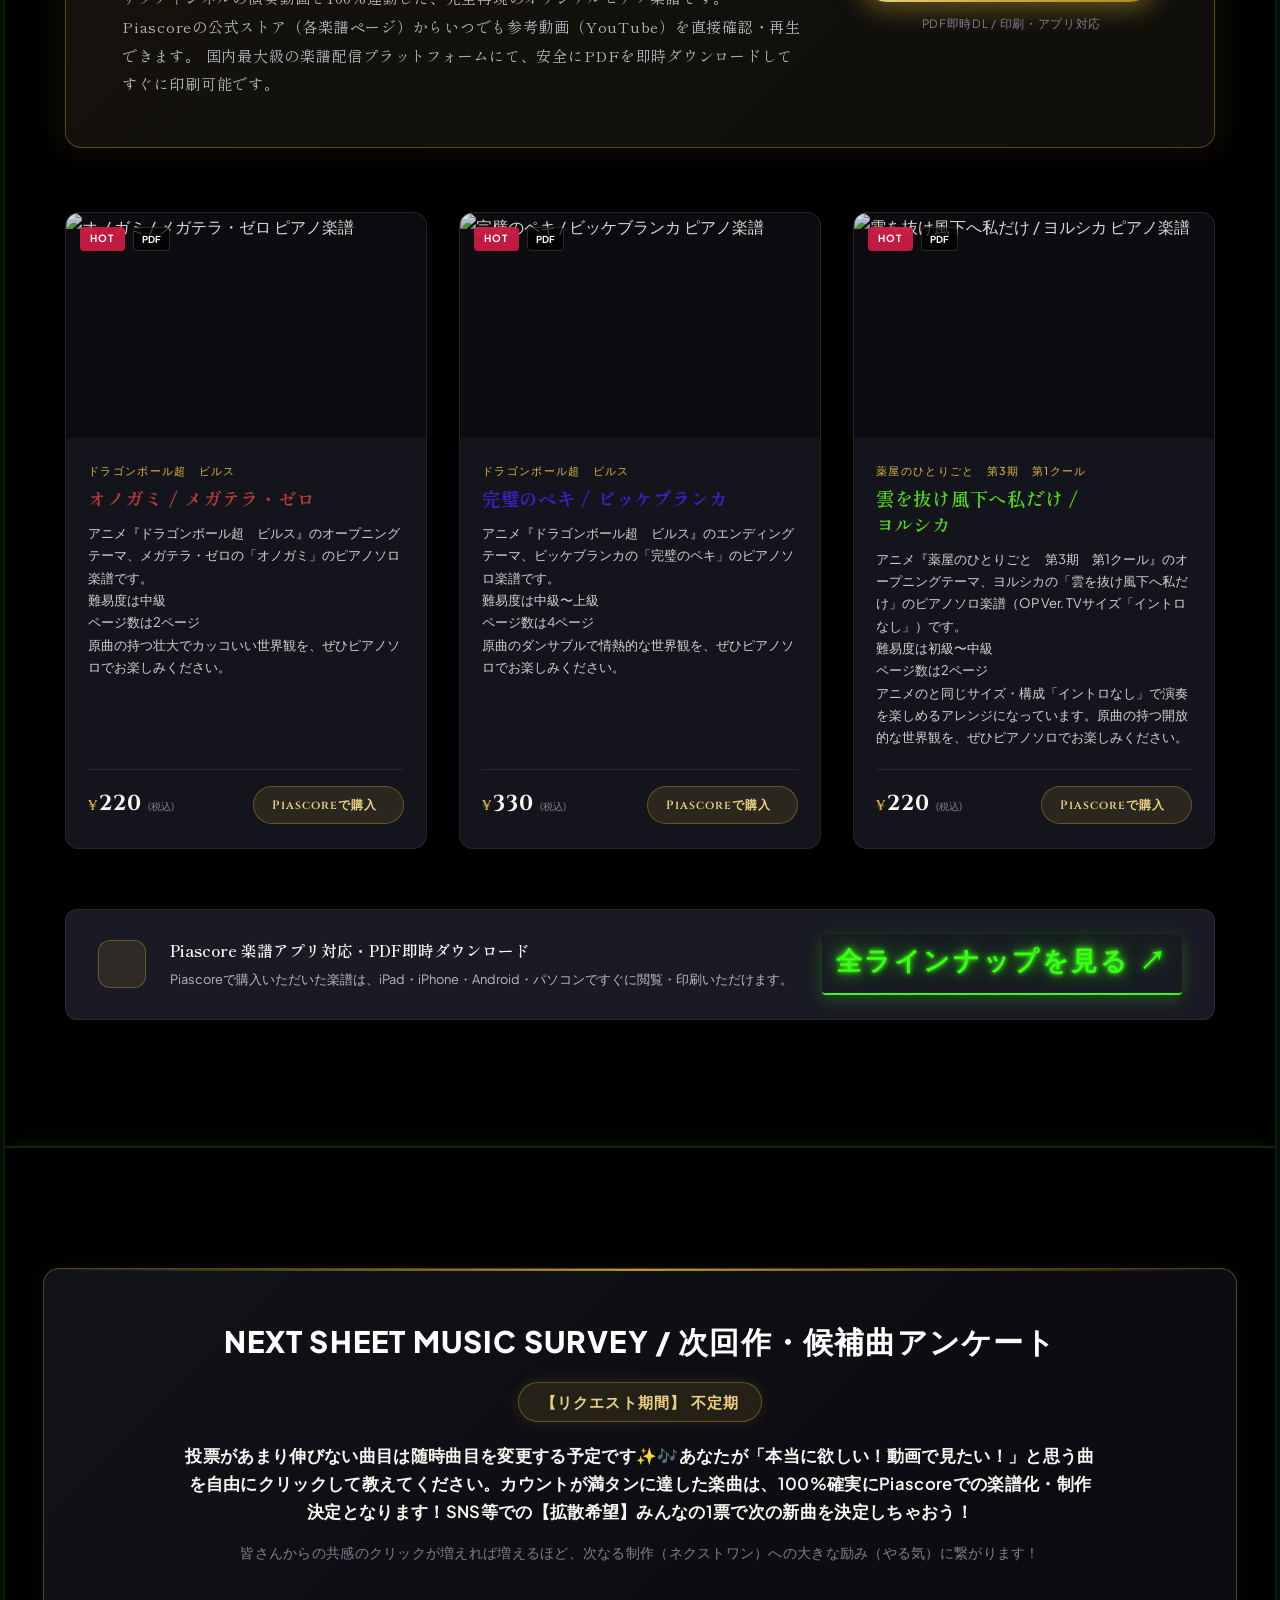
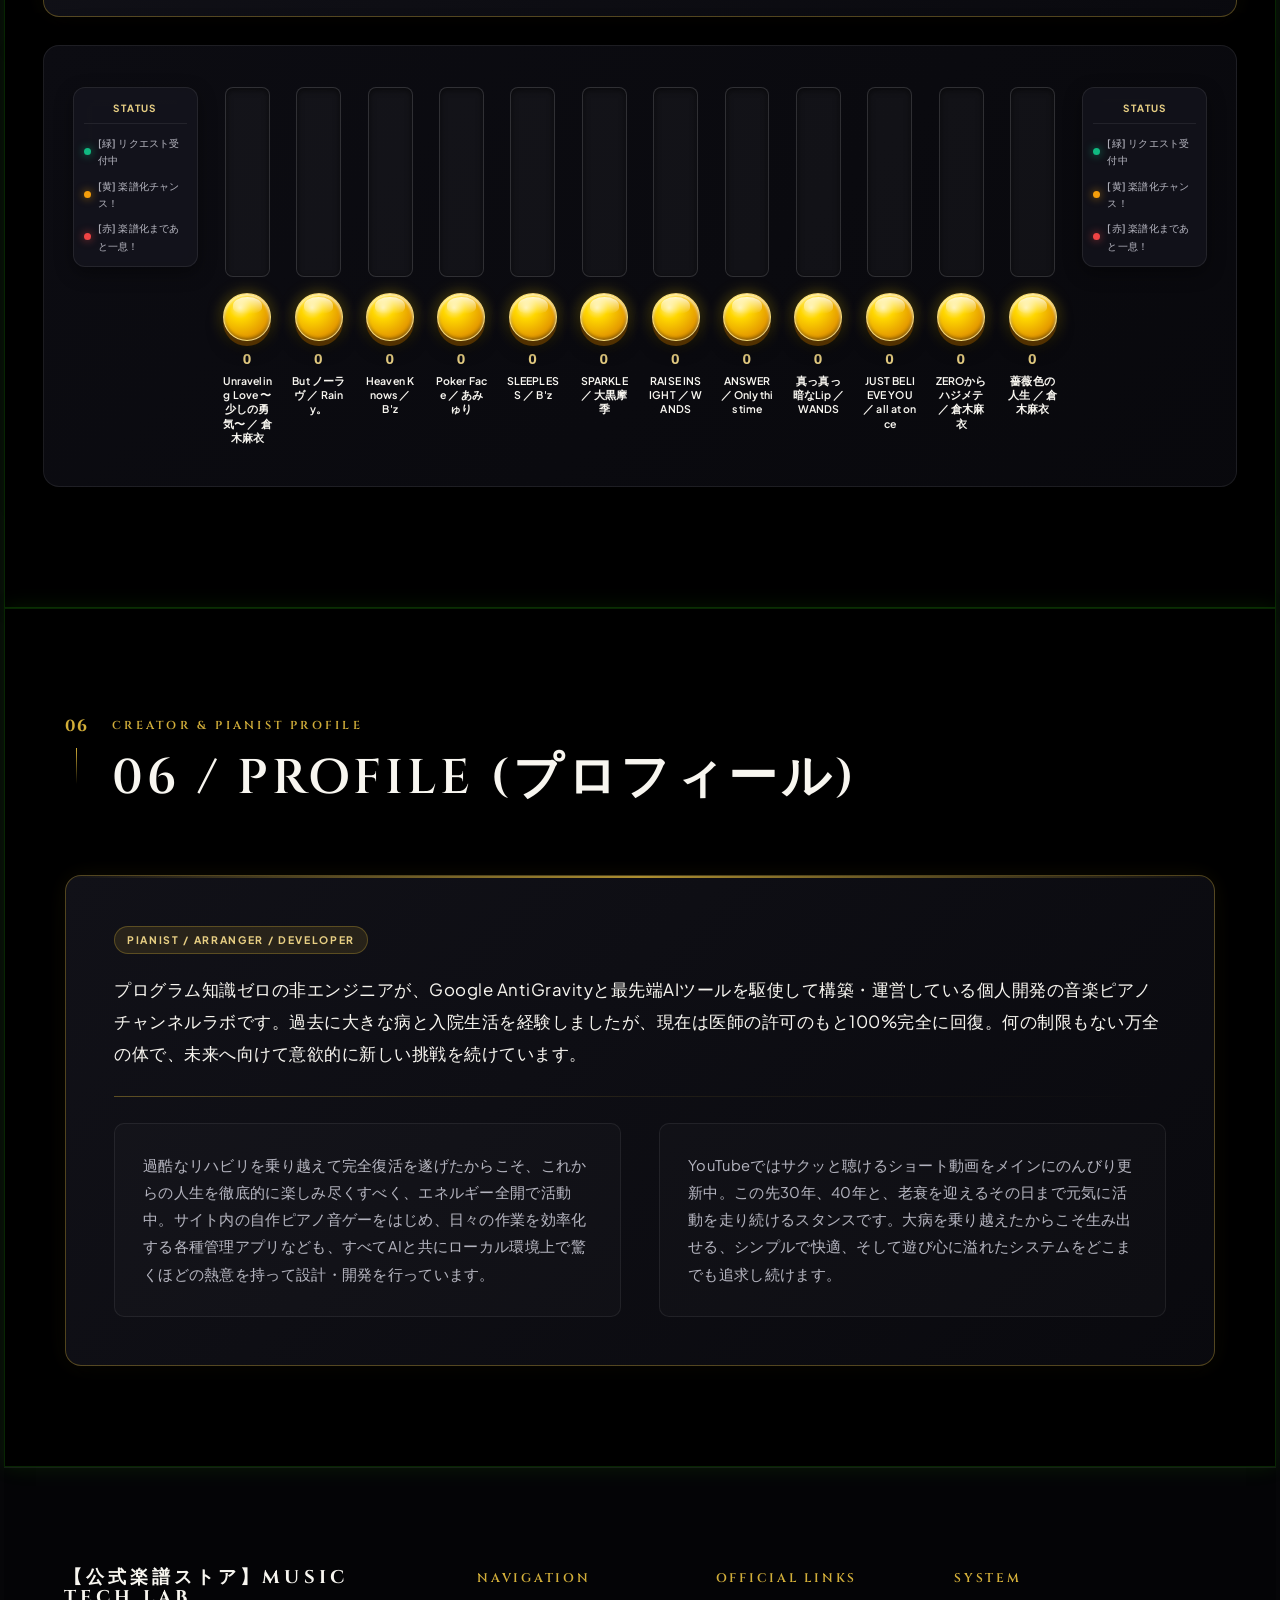
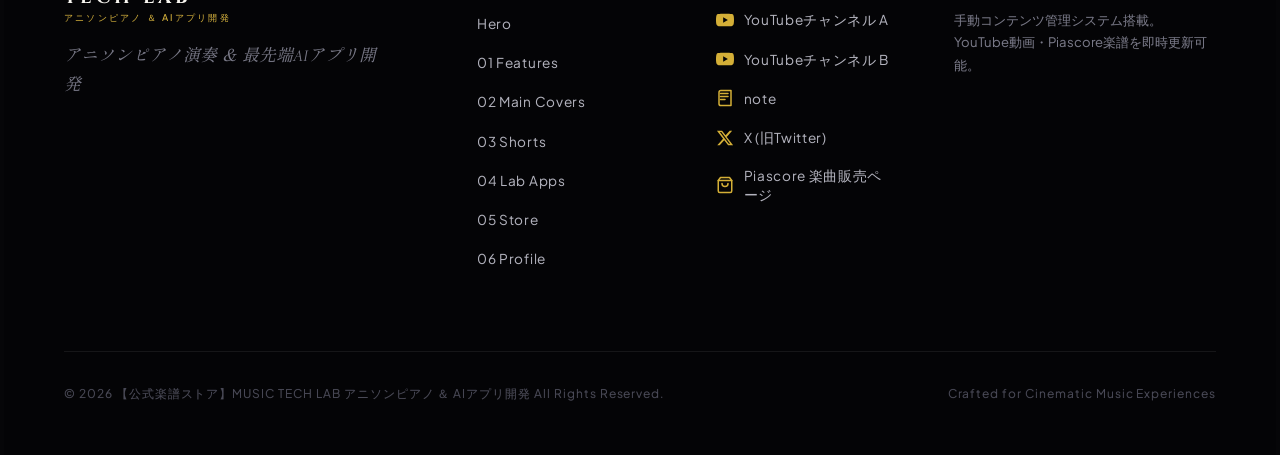
==== commit e5c47842: "feat(server): connect browser save to server.js with status alerts and reliable background auto-sync" ====
--- a/index.html
+++ b/index.html
@@ -3442,6 +3442,7 @@
 
         <!-- Workspace Bottom Actions -->
         <div class="admin-workspace-footer">
+          <div id="adminModalSaveStatus" style="width:100%;text-align:center;font-size:0.88rem;font-weight:bold;margin-bottom:10px;display:none;"></div>
           <button type="button" class="btn-popup-reset" id="btnPopupReset">
             <span>初期データにリセット</span>
           </button>
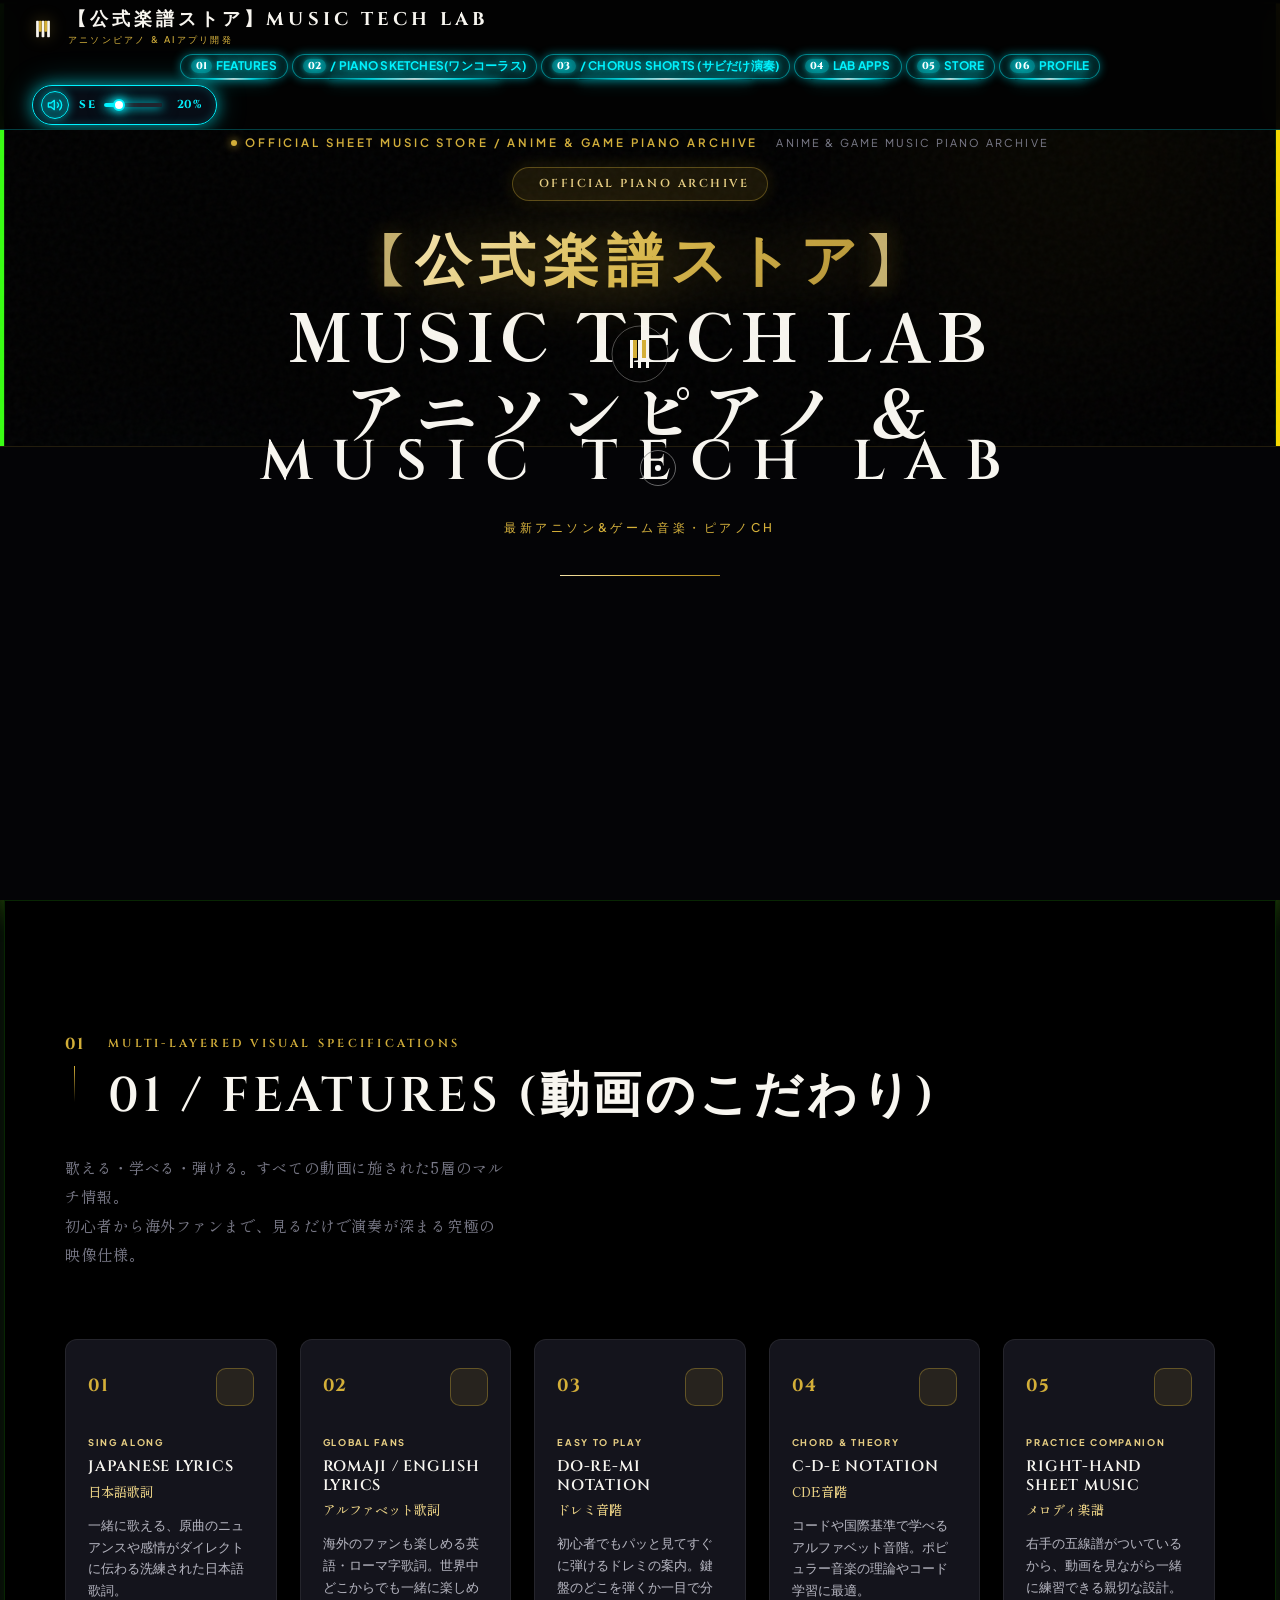
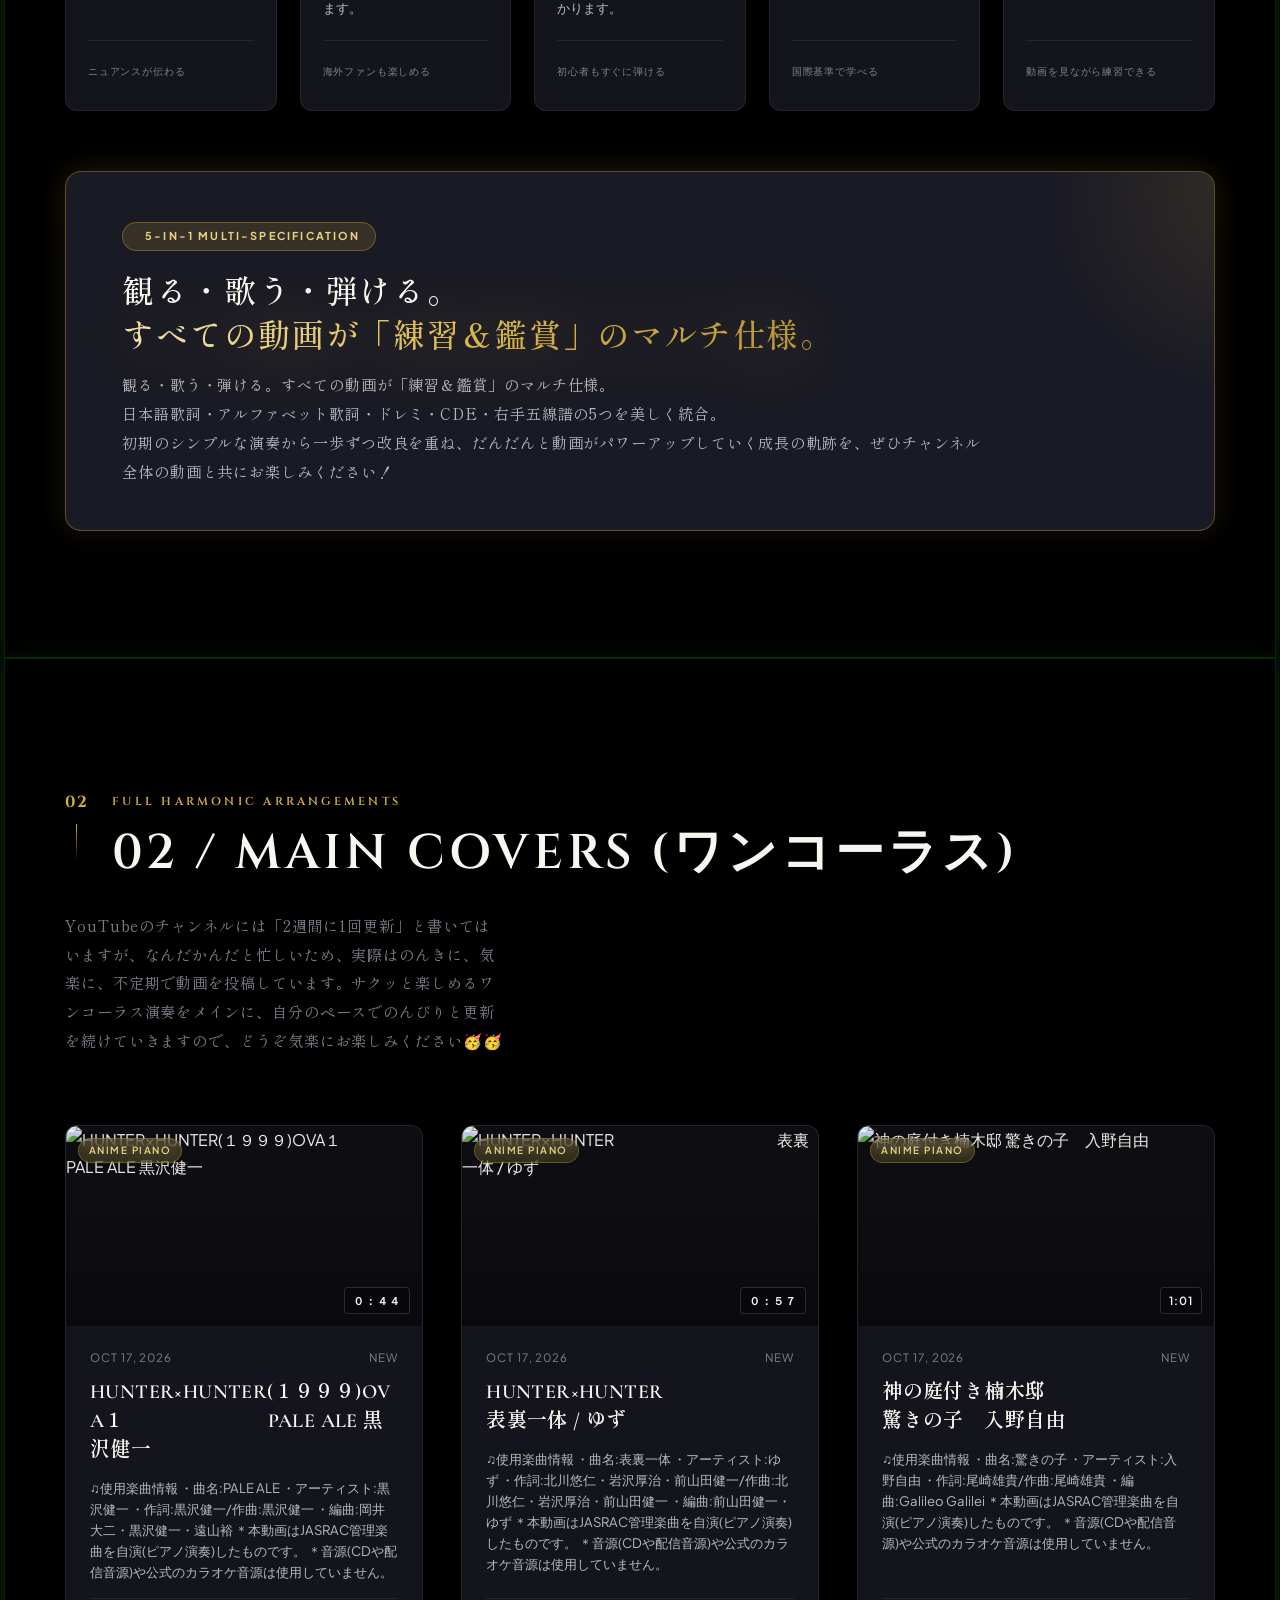
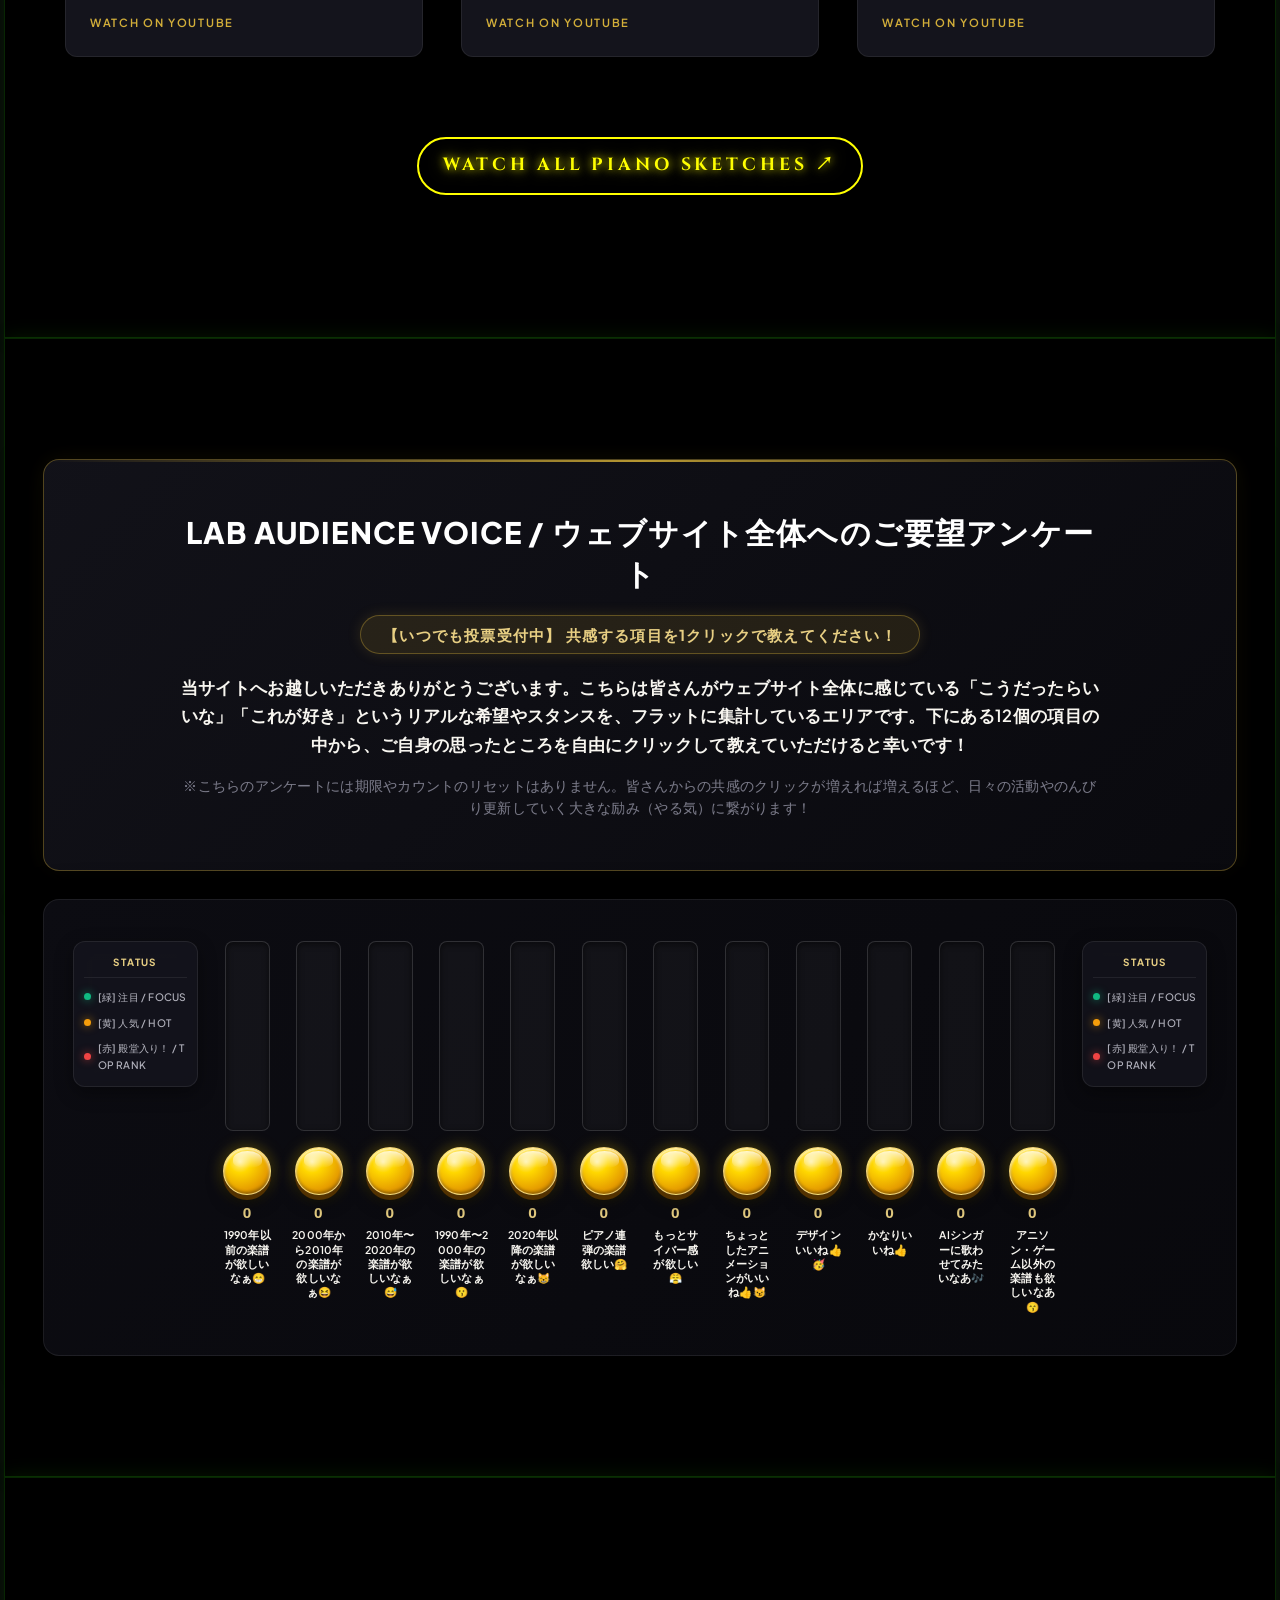
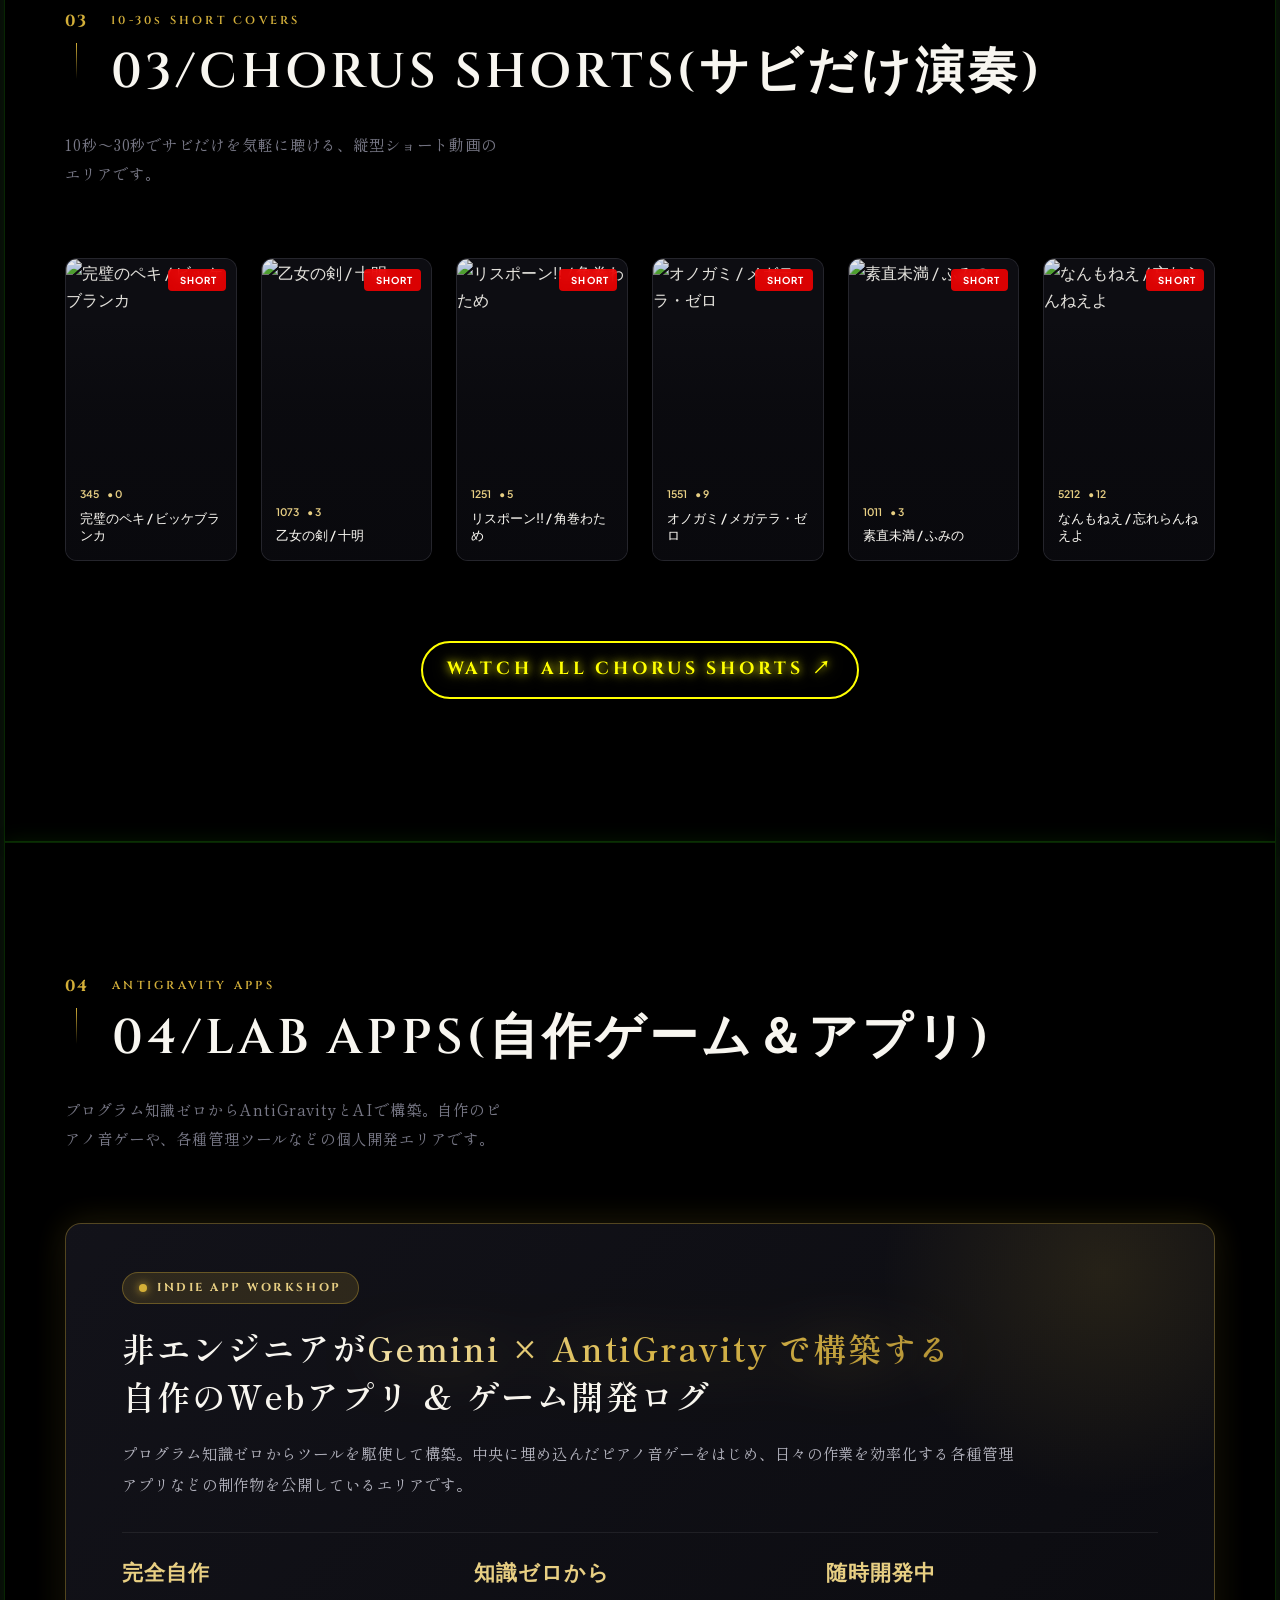
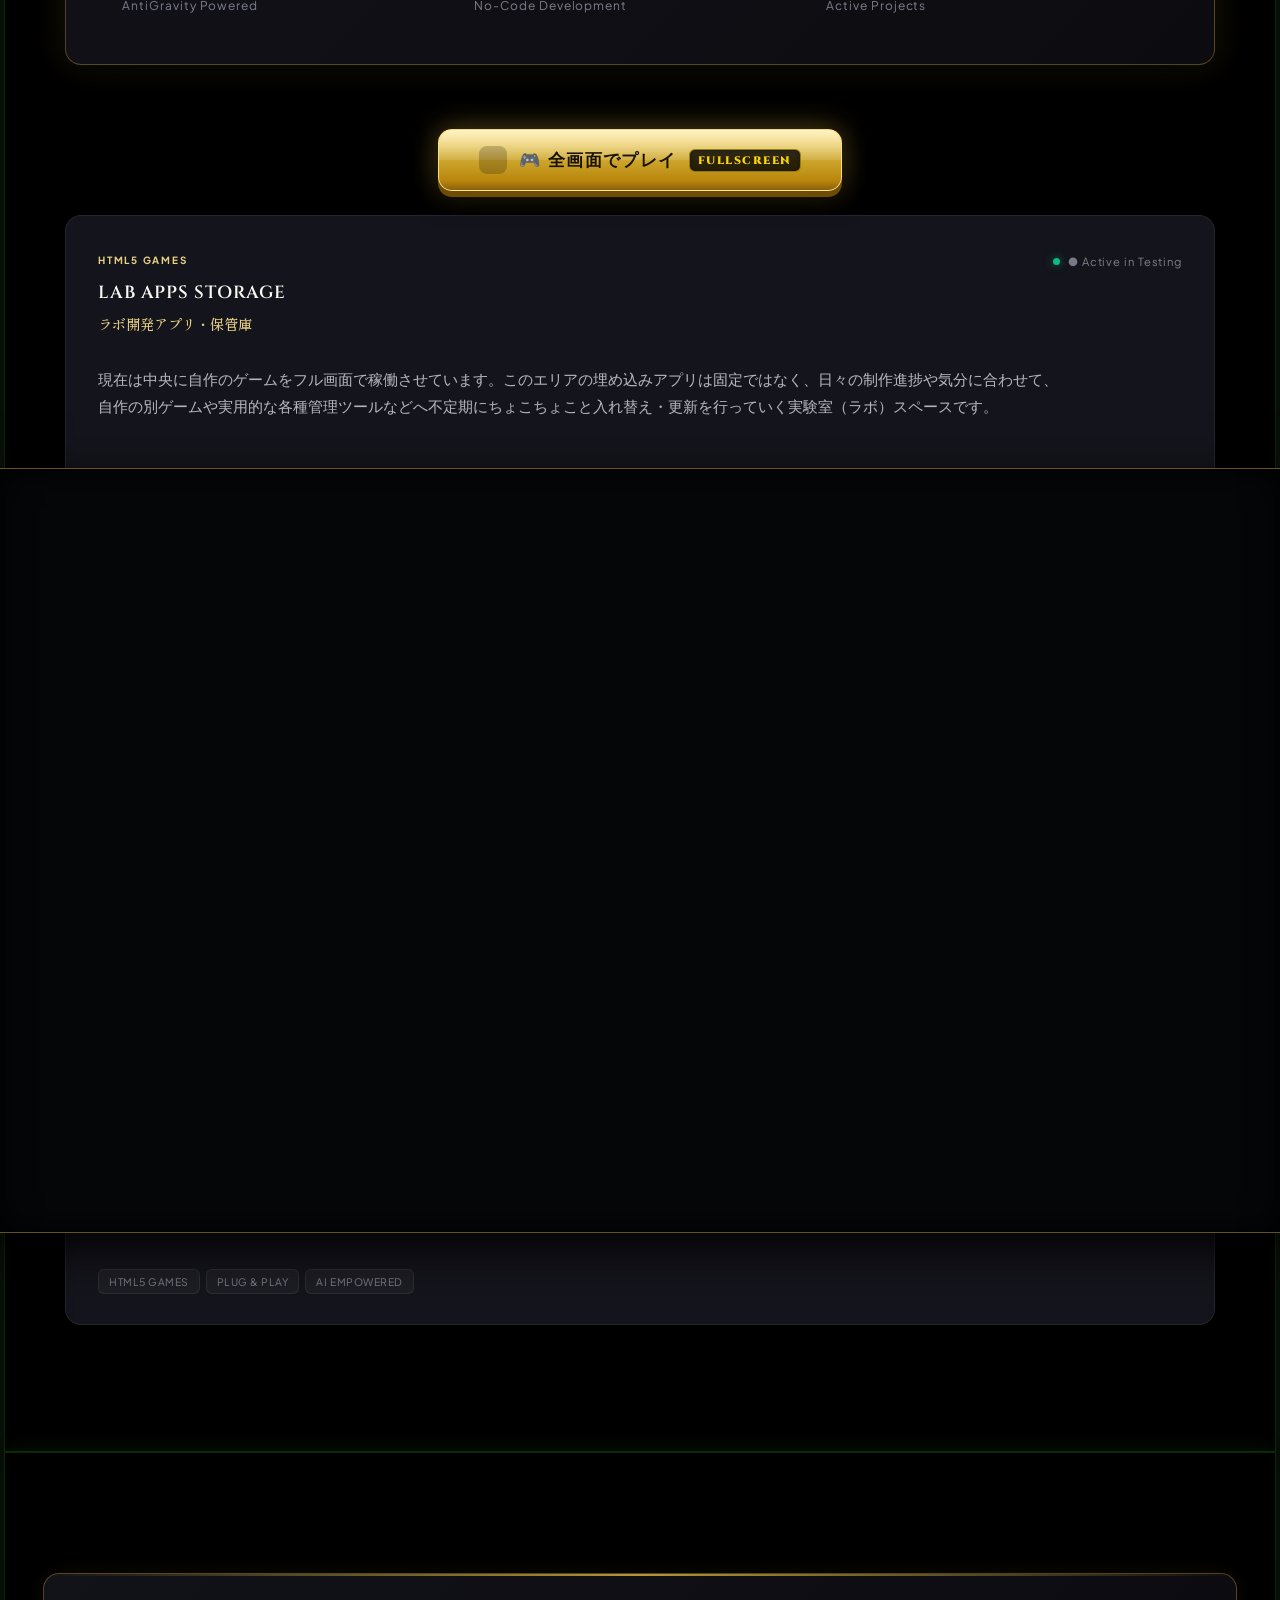
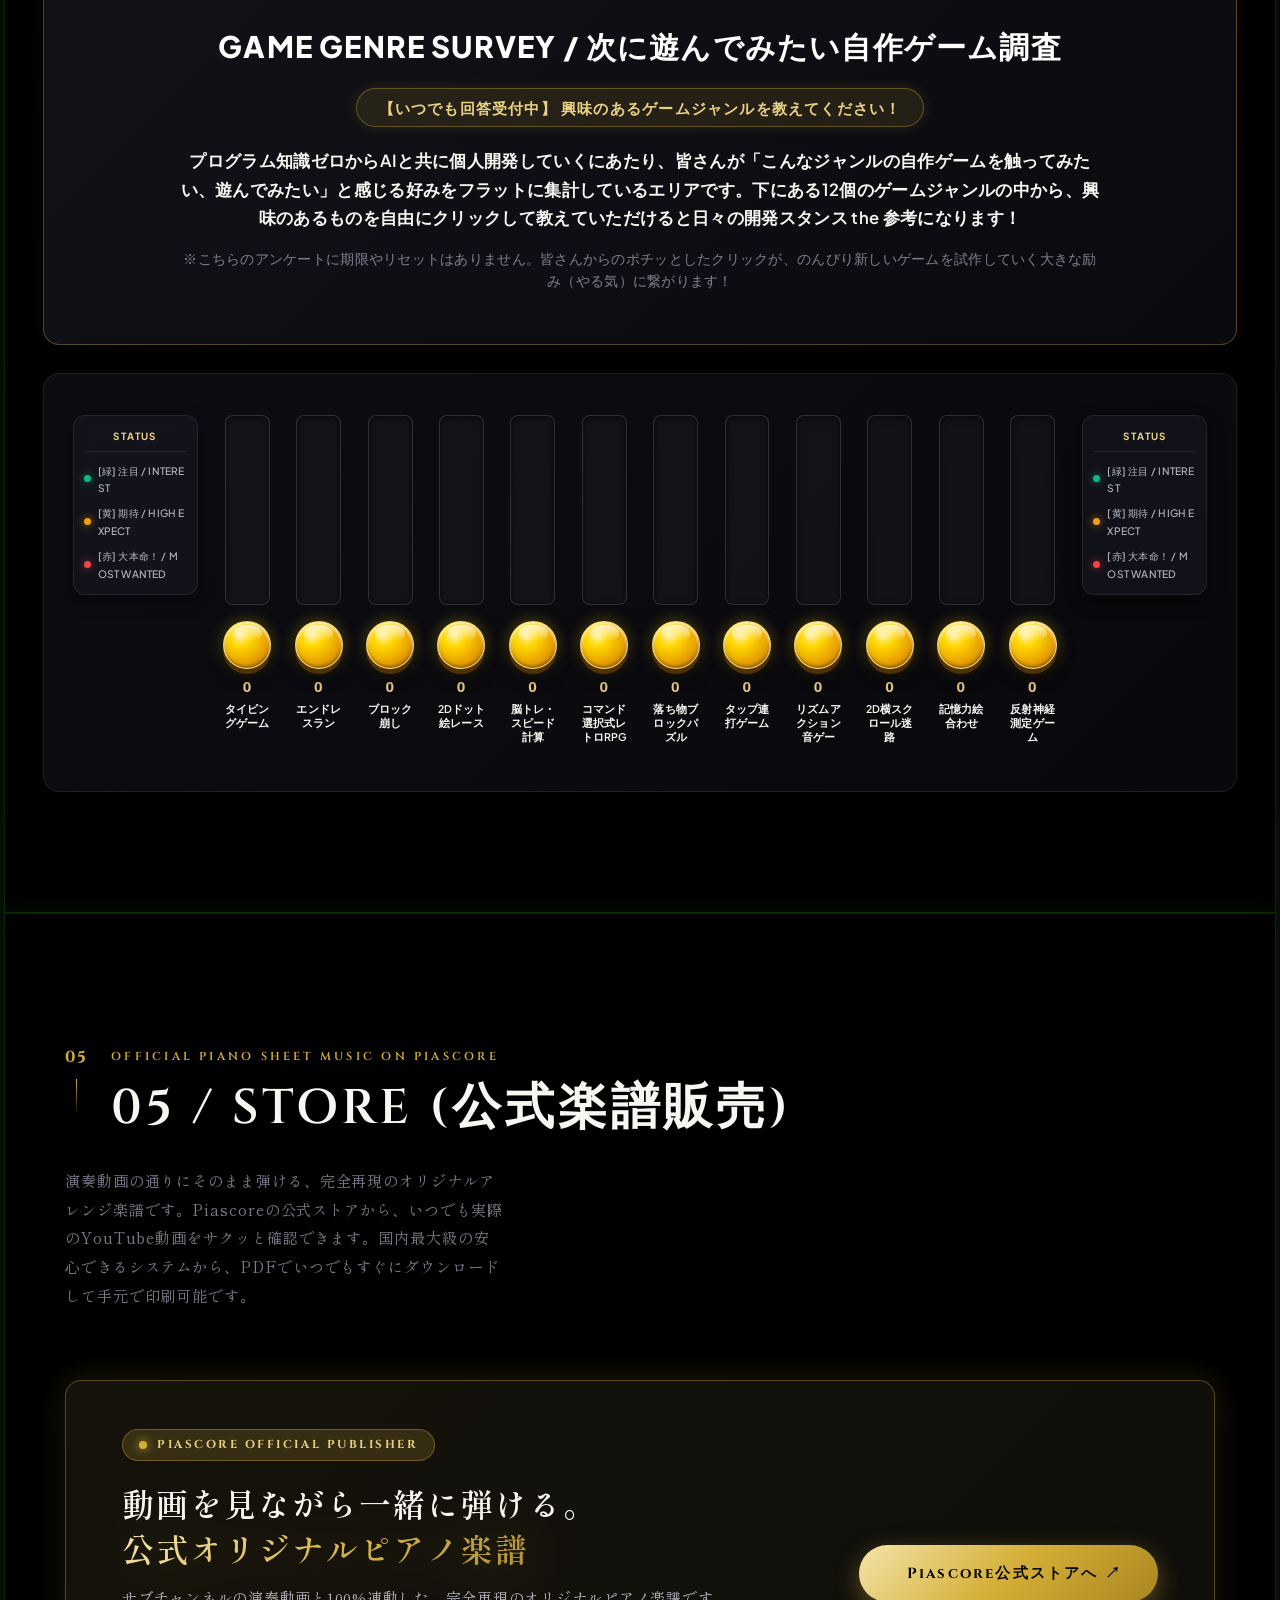
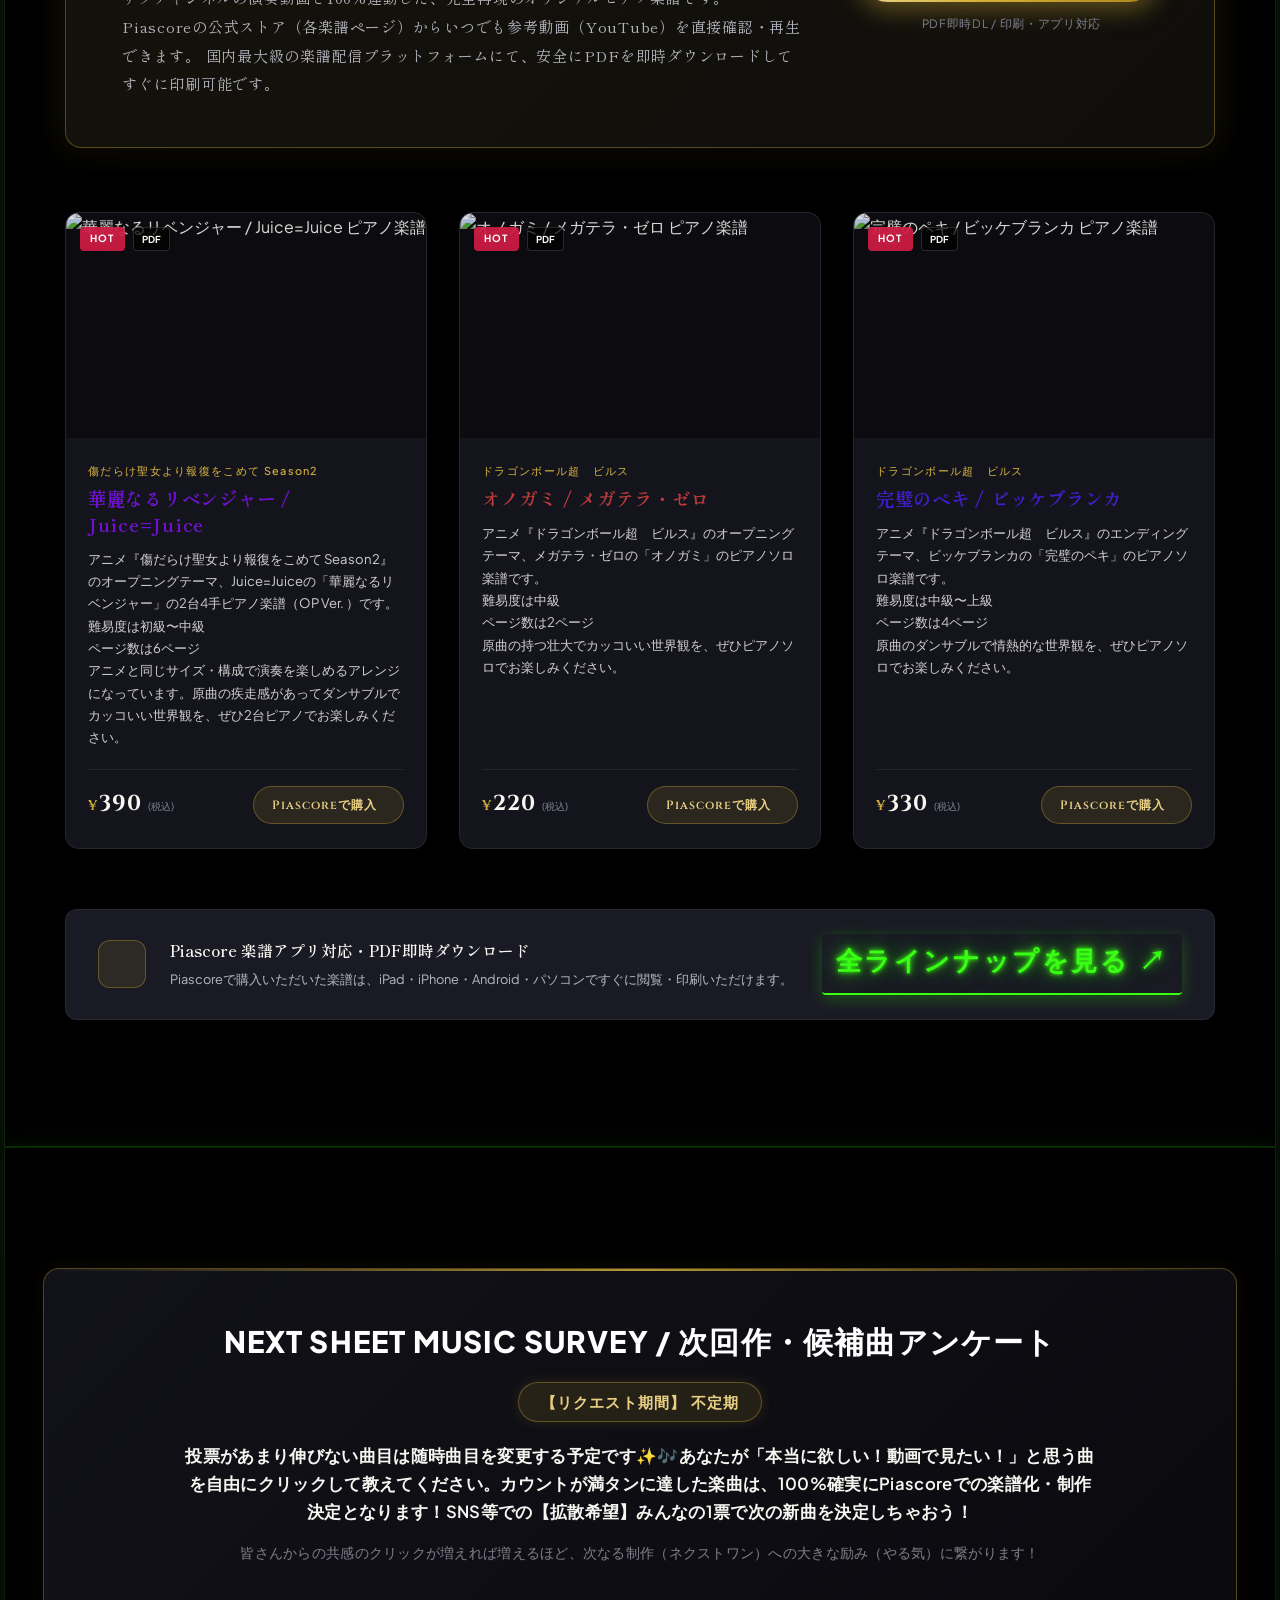
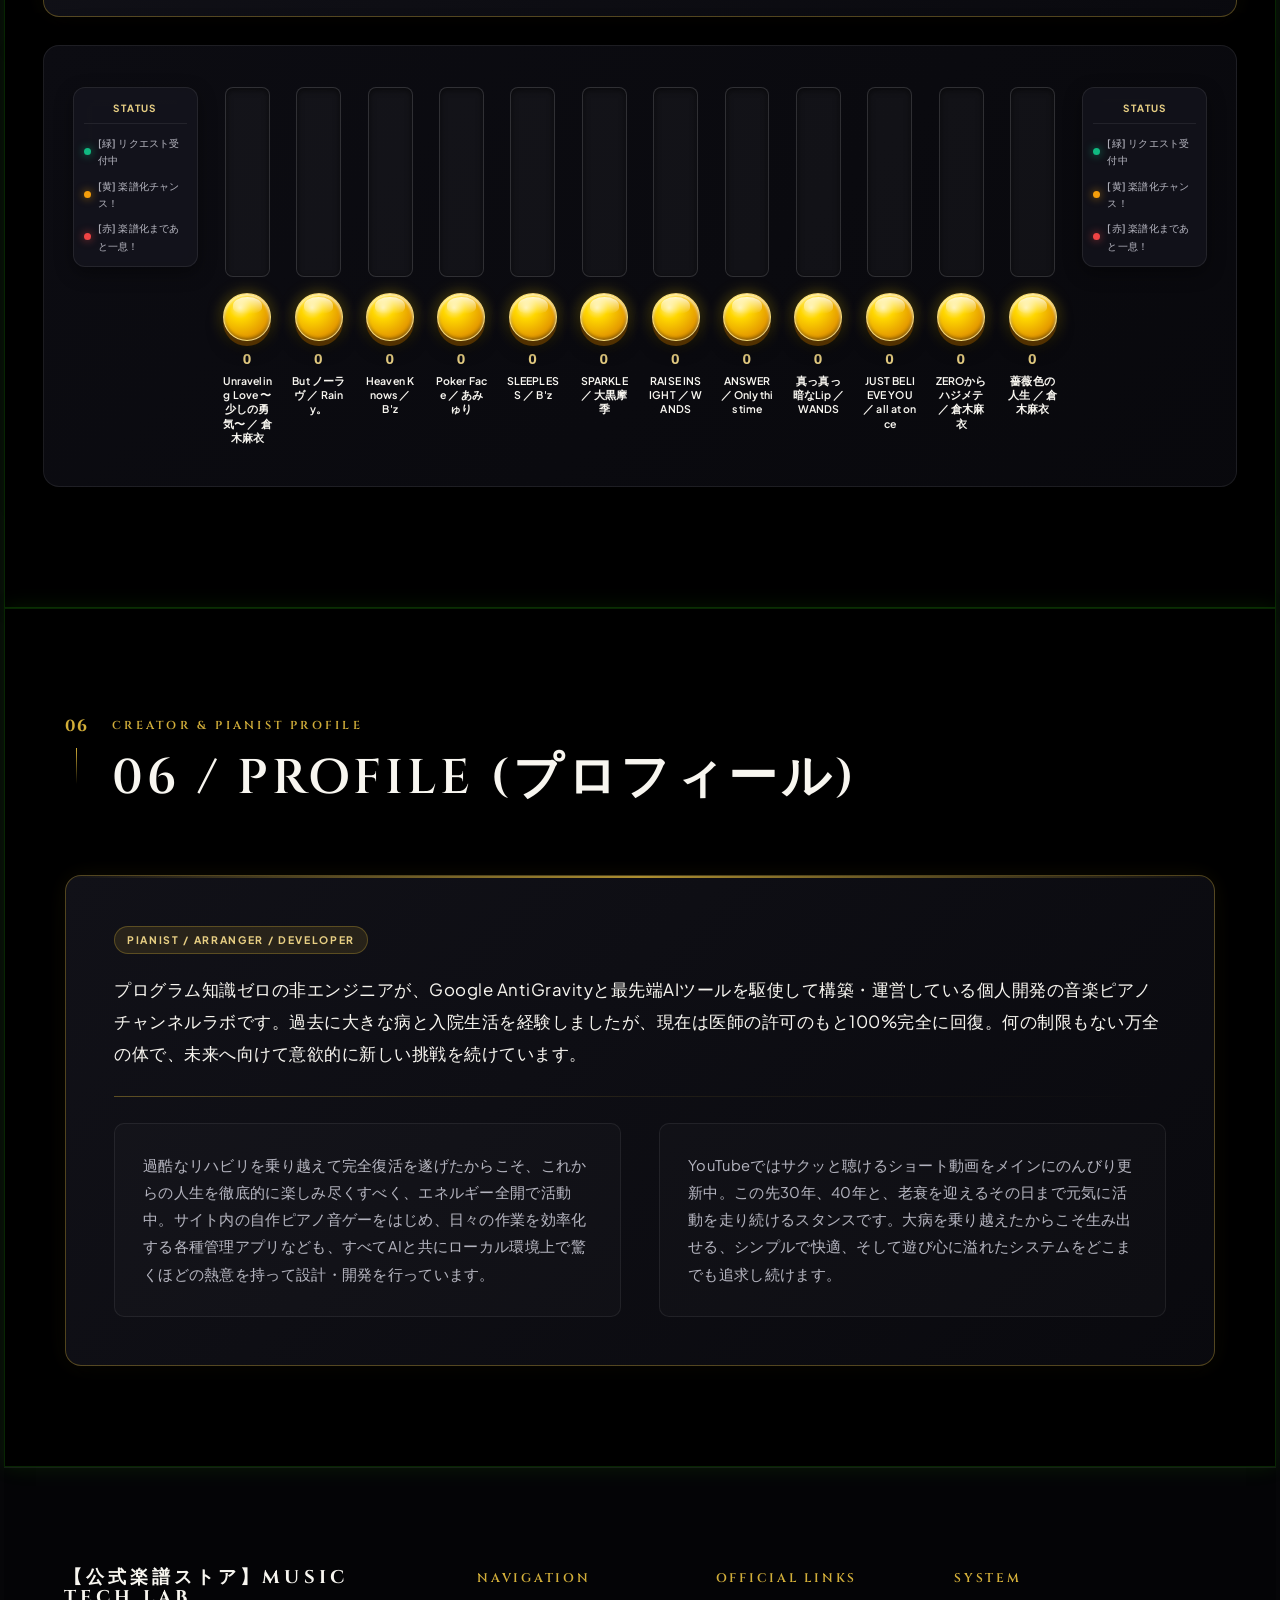
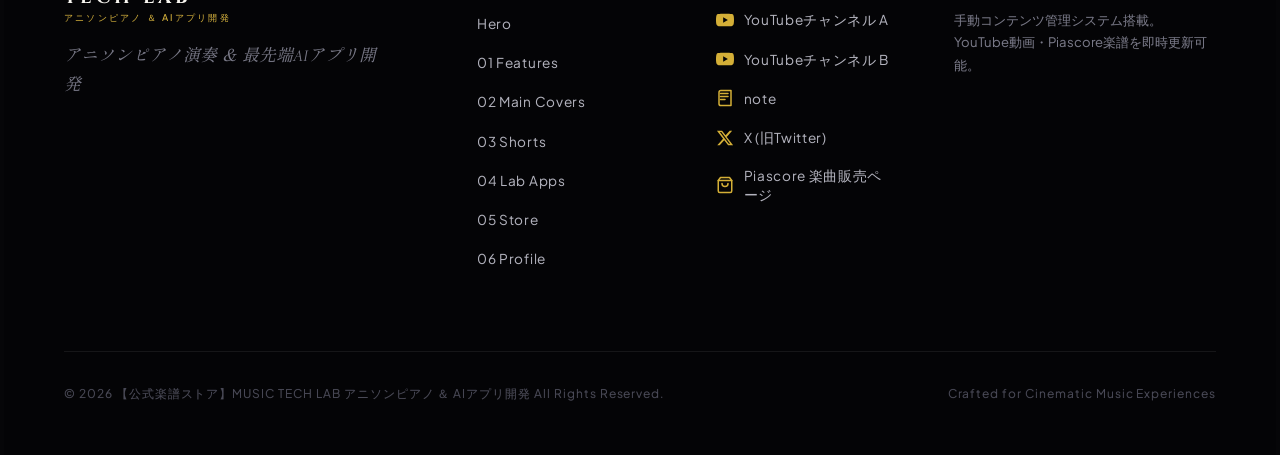
==== commit 18794872: "feat(store): deploy latest admin data including Juice=Juice sheet and bump cache v5" ====
--- a/index.html
+++ b/index.html
@@ -3463,8 +3463,8 @@
   </div>
 
   <!-- Scripts -->
-  <script src="js/config.js?v=20261123v4"></script>
-  <script src="js/demo-data.js?v=20261123v4"></script>
+  <script src="js/config.js?v=20261124v5"></script>
+  <script src="js/demo-data.js?v=20261124v5"></script>
   <!-- 同期データ最速プレハイドレーション（GitHub Pages・全端末即時表示） -->
   <script>
     (function() {
@@ -3496,20 +3496,20 @@
       } catch (e) {}
     })();
   </script>
-  <script src="js/sound-engine.js?v=20261123v4"></script>
-  <script src="js/youtube-service.js?v=20261123v4"></script>
-  <script src="js/animations.js?v=20261123v4"></script>
-  <script src="js/app.js?v=20261123v4"></script>
+  <script src="js/sound-engine.js?v=20261124v5"></script>
+  <script src="js/youtube-service.js?v=20261124v5"></script>
+  <script src="js/animations.js?v=20261124v5"></script>
+  <script src="js/app.js?v=20261124v5"></script>
   <!-- 端末識別個別ロックシステム（相互不可侵シールド）パッチ合流 -->
-  <script src="js/vote-lock-patch.js?v=20261123v4"></script>
+  <script src="js/vote-lock-patch.js?v=20261124v5"></script>
   <!-- 管理者認証・ボタン完全隠蔽＆不正アクセス遮断セキュリティパッチ合流 -->
-  <script src="js/admin-shield-patch.js?v=20261123v4"></script>
+  <script src="js/admin-shield-patch.js?v=20261124v5"></script>
   <!-- ゲーム音声完全消音＆居残りBGM強制終了セキュリティシールド合流 -->
-  <script src="js/game-audio-shield.js?v=20261123v4"></script>
+  <script src="js/game-audio-shield.js?v=20261124v5"></script>
   <!-- 世界全端末リアルタイム数値完全連動・超軽量通信エンジン（CDN） -->
   <script src="https://cdnjs.cloudflare.com/ajax/libs/mqtt/5.3.5/mqtt.min.js"></script>
   <!-- 世界全端末リアルタイム数値完全連動化システム（自動ドッキング） -->
-  <script src="js/global-realtime-sync.js?v=20261123v4"></script>
+  <script src="js/global-realtime-sync.js?v=20261124v5"></script>
 
   <!-- Mobile & iOS Safari Game Environment Optimization -->
   <script>
